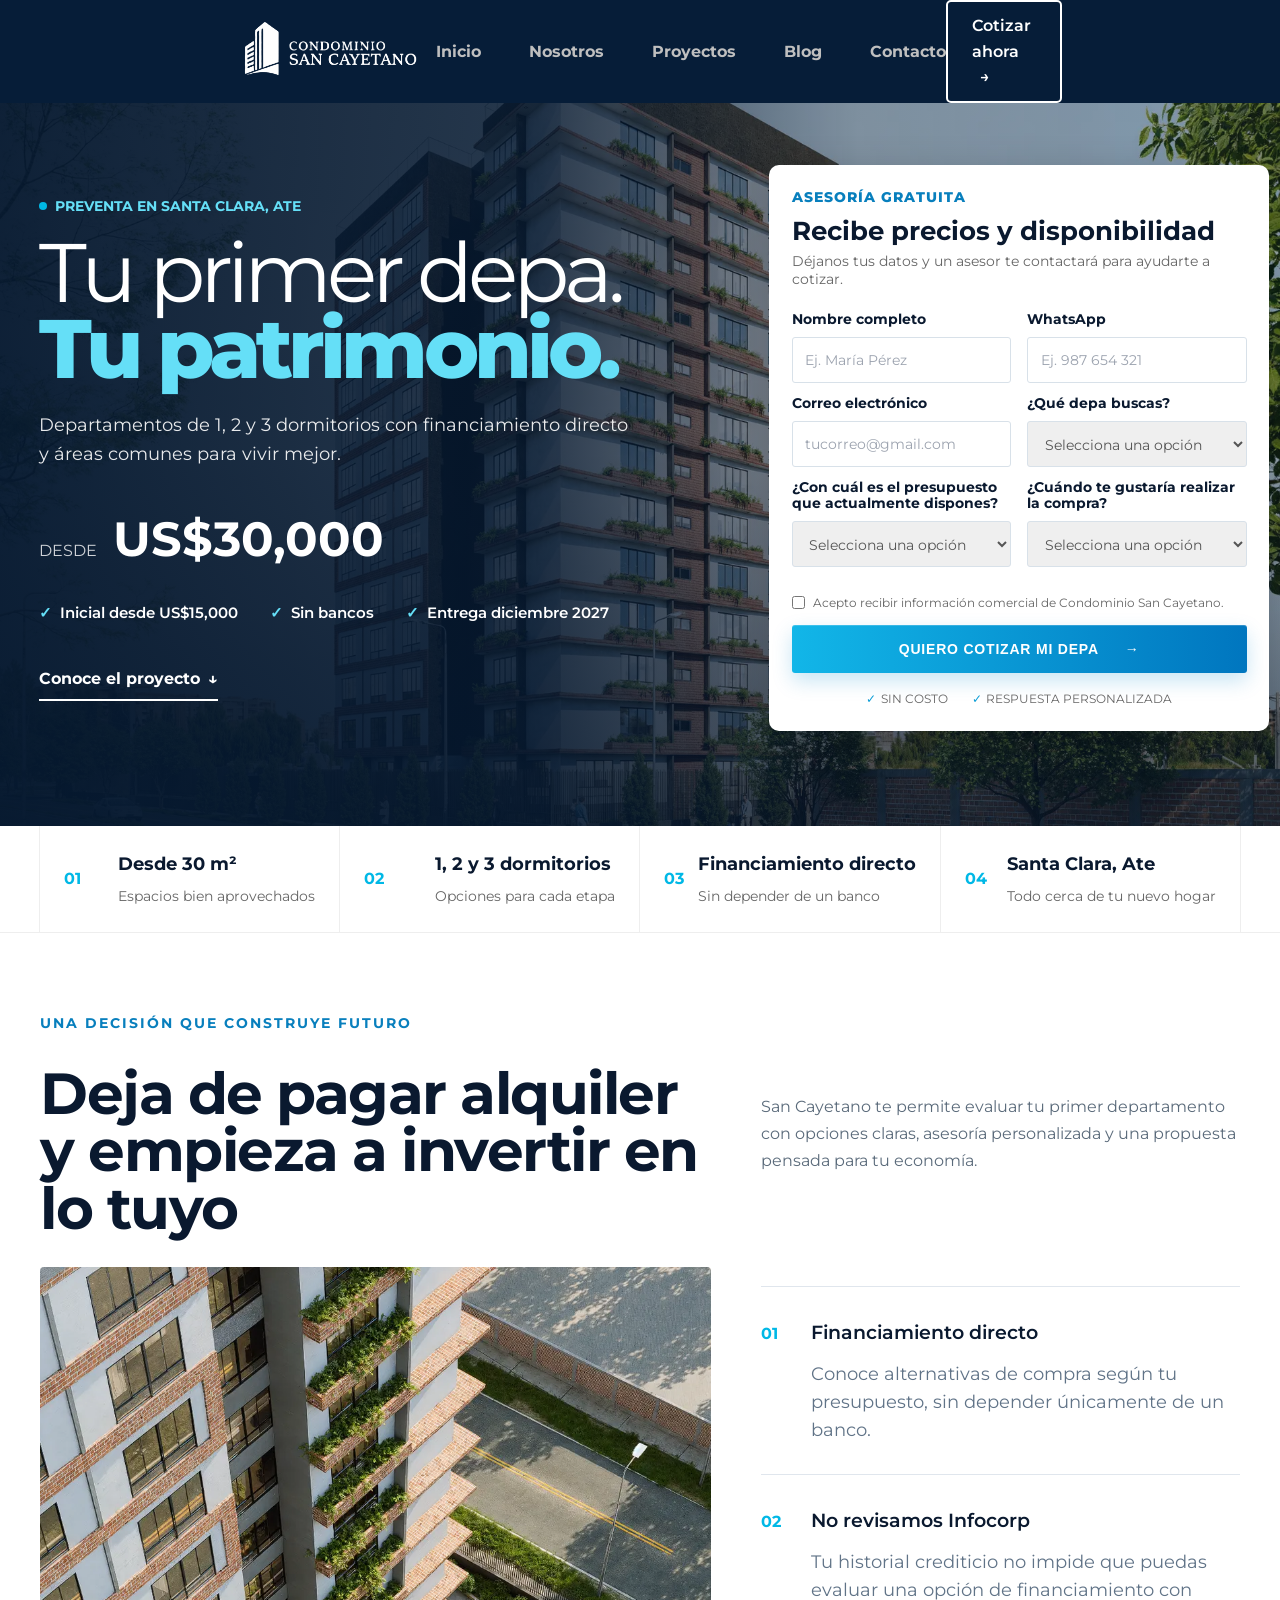
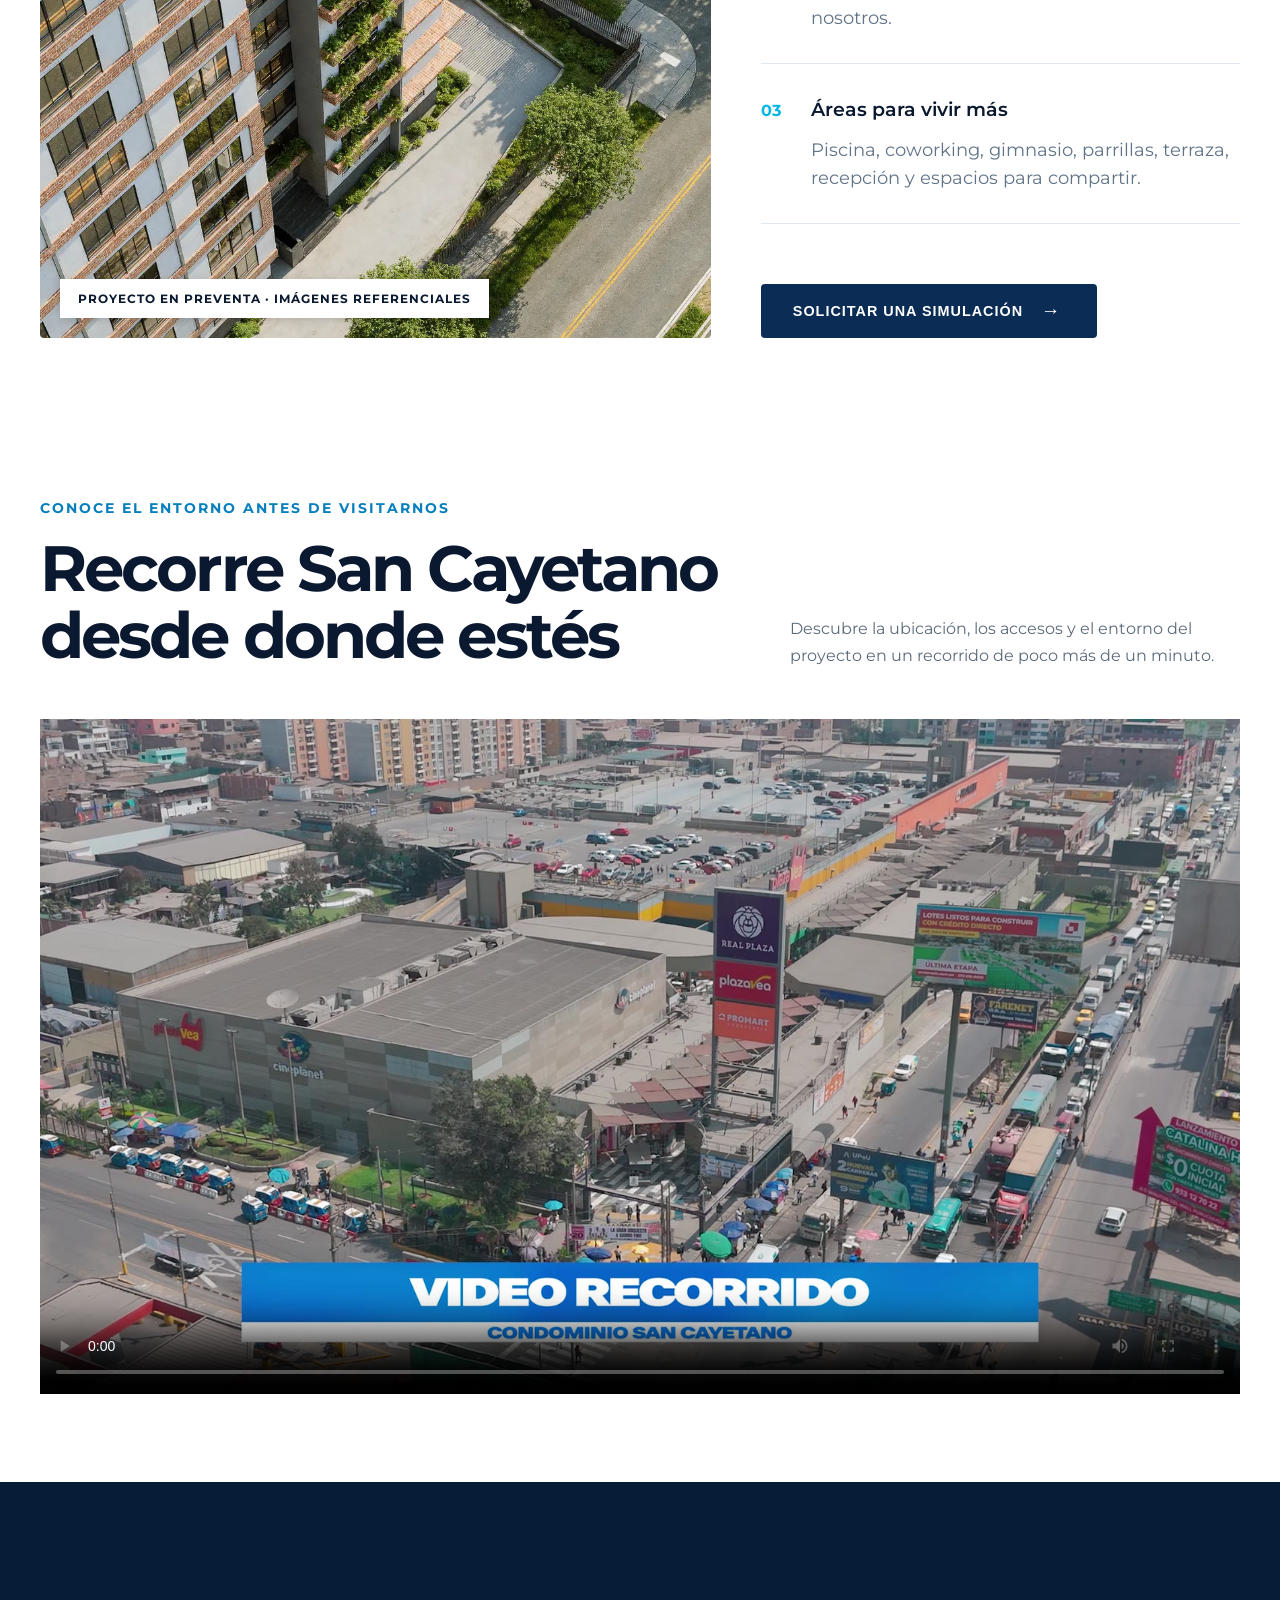
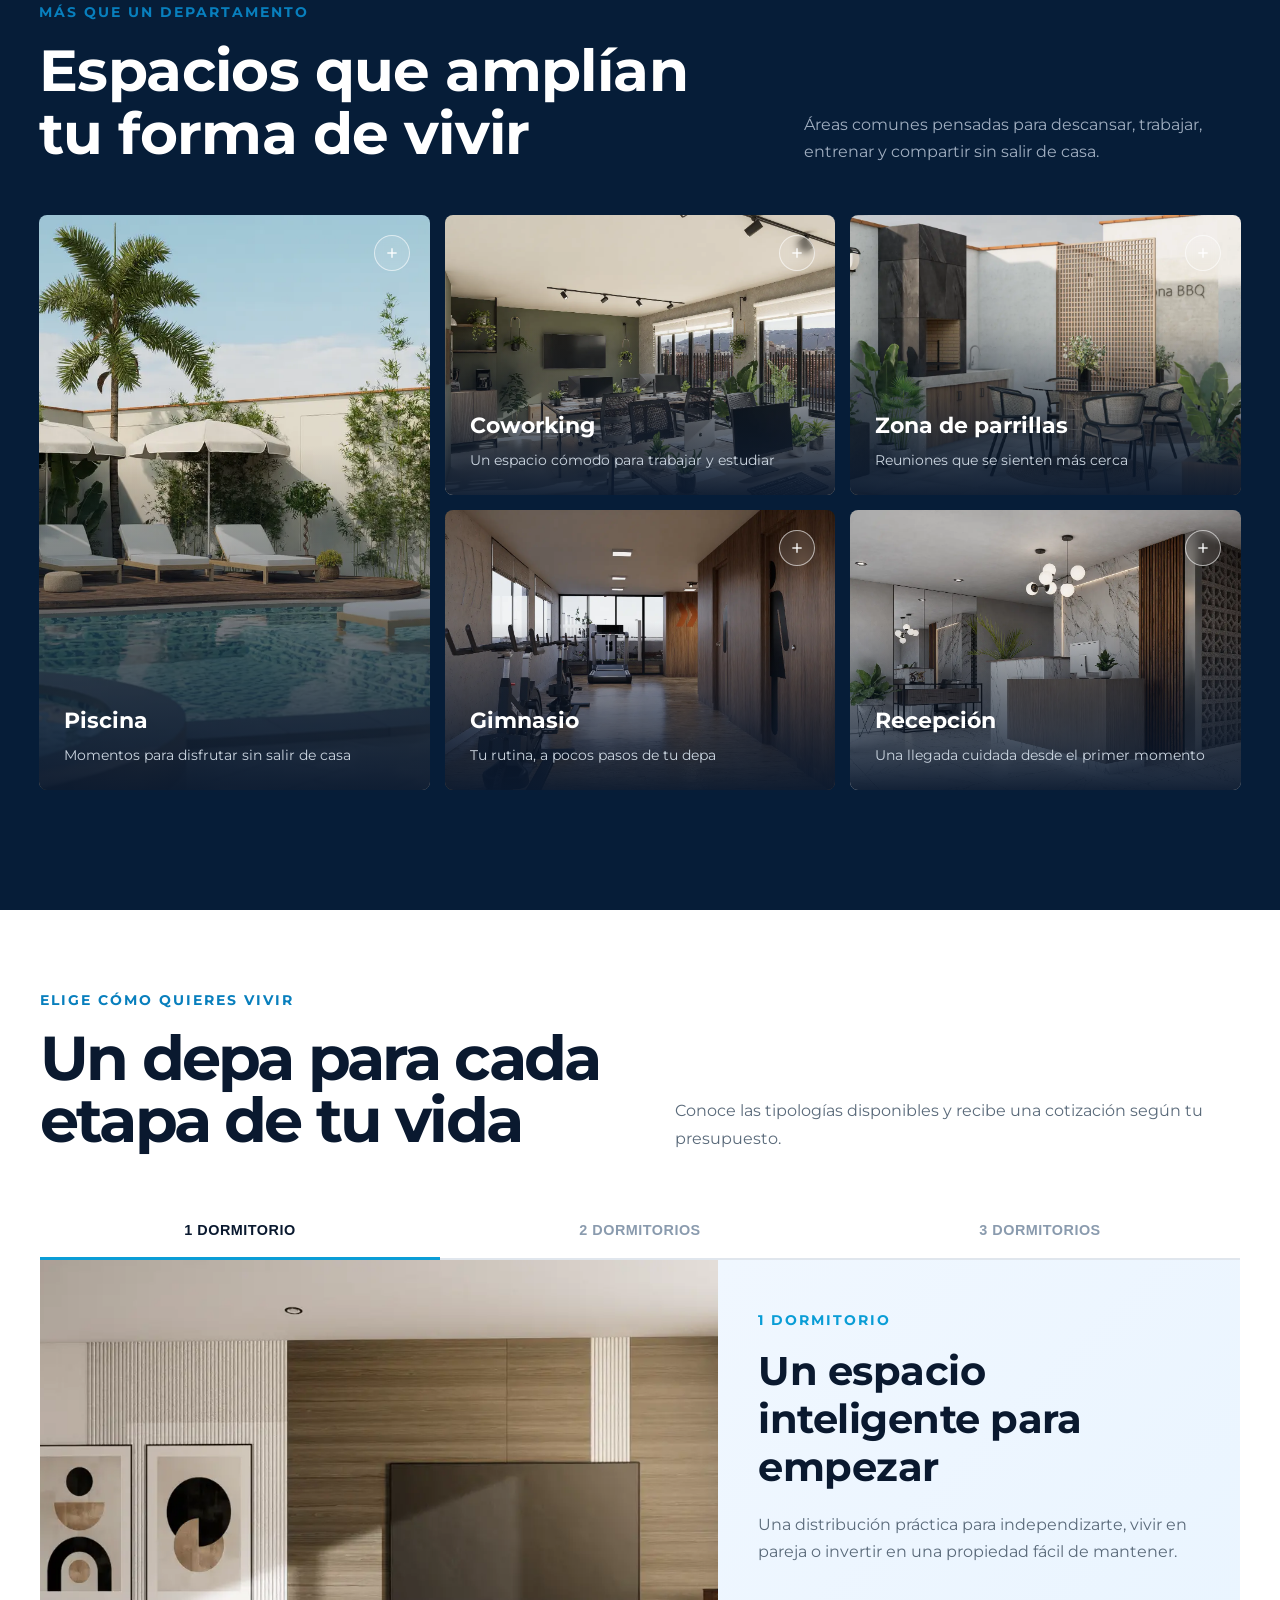
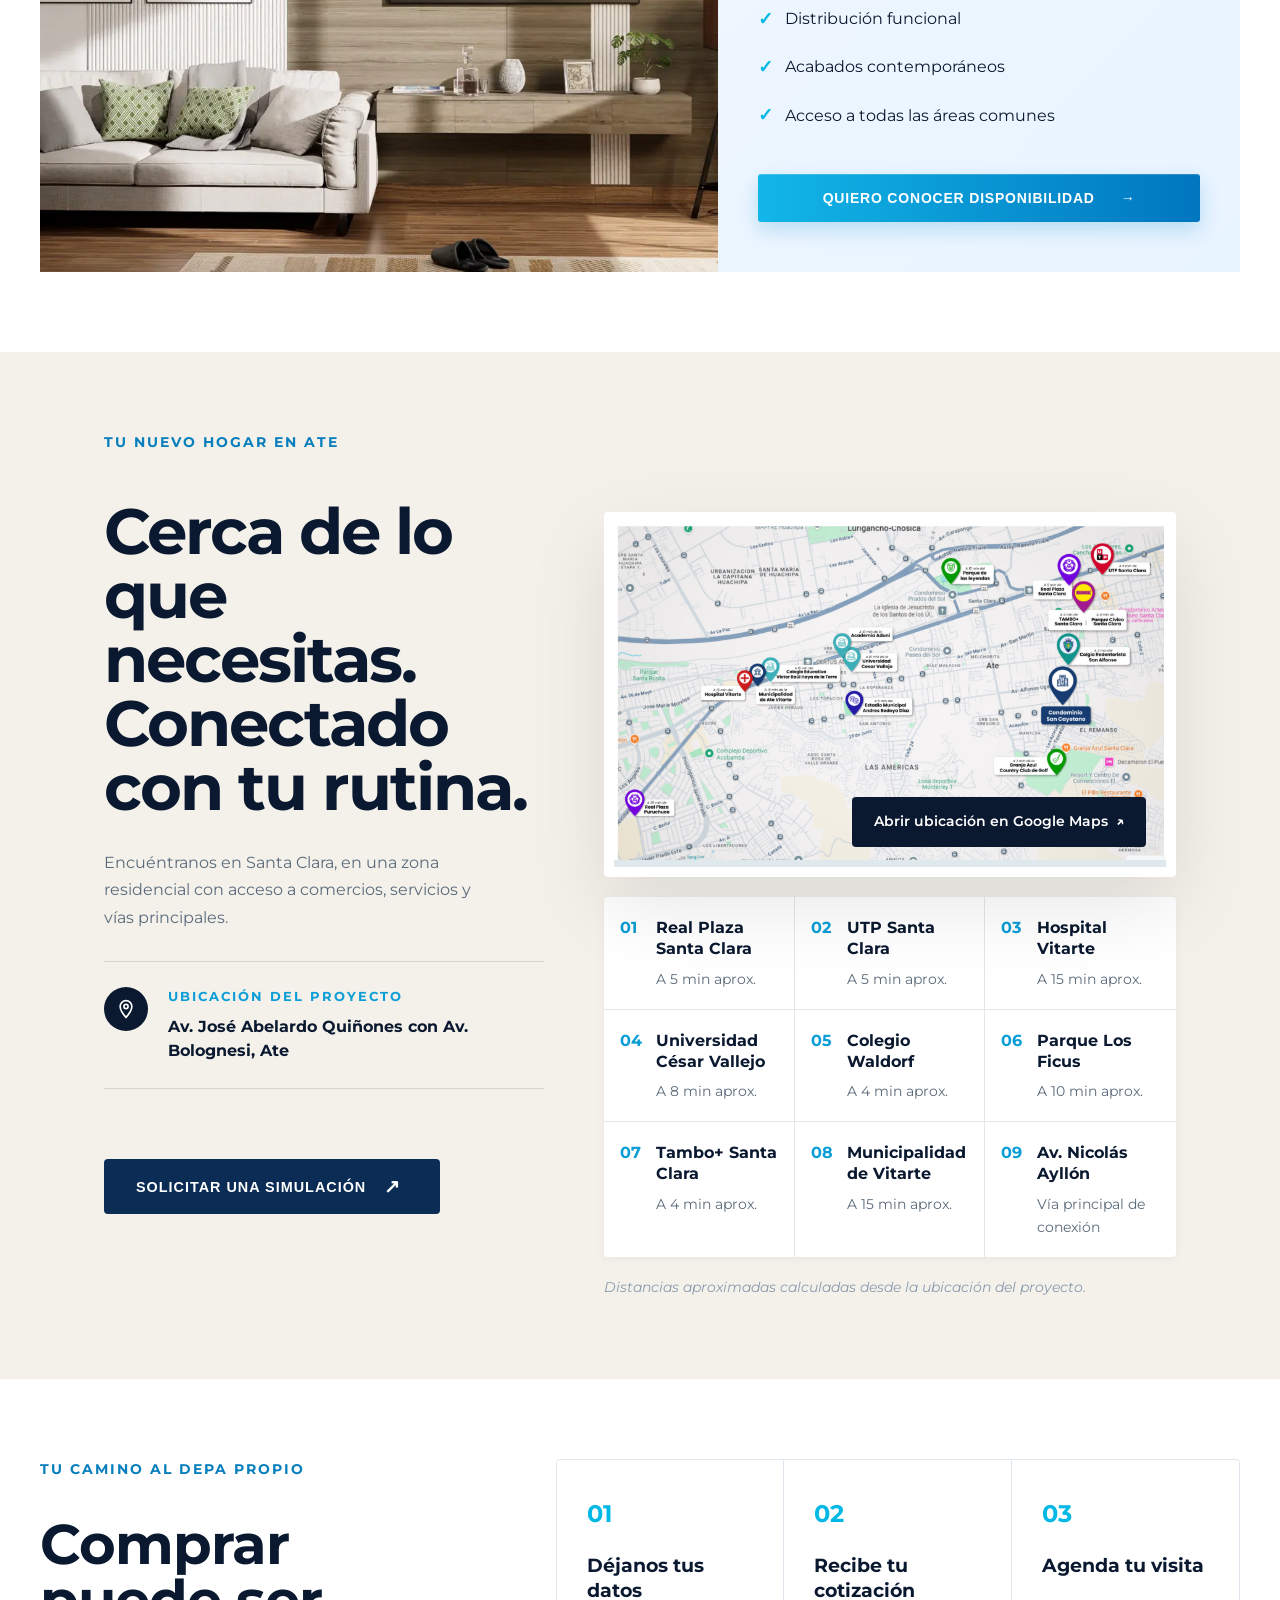
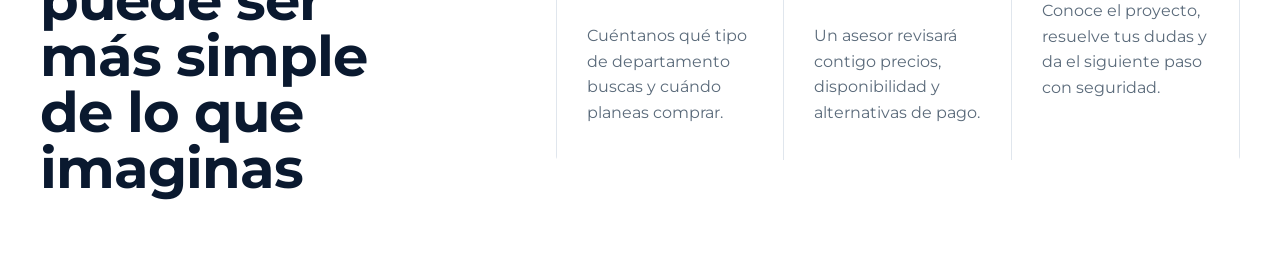
==== index.html @ 6f85df5b "Primer avance de la landing page" ====
<!DOCTYPE html>
<html lang="es">

<head>
    <meta charset="UTF-8">
    <meta name="viewport" content="width=device-width, initial-scale=1.0">
    <title>Condominio San Cayetano - Tu primer depa. Tu patrimonio.</title>
    <link rel="stylesheet" href="style.css" />
</head>

<body>
    <!-- Header -->
    <header>
        <a href="#inicio" class="logo" aria-label="Condominio San Cayetano Logo">
            <img class="brand-logo" src="image/logo-san-cayetano.png" alt="Condominio San Cayetano Logo">
        </a>
        <nav>
            <ul>
                <li><a href="#quienes-somos">Inicio</a></li>
                <li><a href="#quienes-somos">Nosotros</a></li>
                <li><a href="#proyecto">Proyectos</a></li>
                <li><a href="#blog">Blog</a></li>
                <li><a href="#contacto">Contacto</a></li>
            </ul>
        </nav>
        <a class="btn-cotizar" href="#form">
            Cotizar ahora
            <span class="arrow" aria-hidden="true">→</span>
        </a>
    </header>

    <!-- Hero Section -->
    <section class="hero">
        <img class="hero-background" src="image/hero-torre.webp" alt="Hero Image" />
        <div class="hero-shade"></div>
        <div class="hero-content shell">
            <div class="hero-text">
                <div class="preventa-tag">PREVENTA EN SANTA CLARA, ATE</div>
                <h1>Tu primer depa.<br><span>Tu patrimonio.</span></h1>
                <p class="hero-subtitle">Departamentos de 1, 2 y 3 dormitorios con financiamiento directo y áreas
                    comunes para vivir mejor.</p>
                <div class="price">
                    <span class="price-label">DESDE</span>
                    US$30,000
                </div>
                <div class="features-list">
                    <div class="feature-item">Inicial desde US$15,000</div>
                    <div class="feature-item">Sin bancos</div>
                    <div class="feature-item">Entrega diciembre 2027</div>
                </div>
                <a class="btn-conoce">Conoce el proyecto
                    <span aria-hidden="true">↓</span>
                </a>
            </div>

            <div class="form-card">
                <div class="form-header">
                    <div class="form-tag">ASESORÍA GRATUITA</div>
                    <h2>Recibe precios y disponibilidad</h2>
                    <p>Déjanos tus datos y un asesor te contactará para ayudarte a cotizar.</p>
                </div>
                <form>
                    <div class="form-row">
                        <div class="form-group">
                            <label>Nombre completo</label>
                            <input type="text" placeholder="Ej. María Pérez" autocomplete="name" required>
                        </div>
                        <div class="form-group">
                            <label>WhatsApp</label>
                            <input type="tel" name="phone" placeholder="Ej. 987 654 321" autocomplete="tel" required
                                minlength="9" maxlength="9" pattern="[0-9]{9}">
                        </div>
                    </div>
                    <div class="form-row">
                        <div class="form-group">
                            <label>Correo electrónico</label>
                            <input type="email" placeholder="tucorreo@gmail.com" autocomplete="email" required>
                        </div>

                        <div class="form-group">
                            <label>¿Qué depa buscas?</label>
                            <select>
                                <option>Selecciona una opción</option>
                                <option>1 dormitorio</option>
                                <option>2 dormitorios</option>
                                <option>3 dormitorios</option>
                            </select>
                        </div>
                    </div>
                    <div class="form-row">
                        <div class="form-group">
                            <label>¿Con cuál es el presupuesto que actualmente dispones?</label>
                            <select>
                                <option>Selecciona una opción</option>
                                <option>US$15,000 - US$20,000</option>
                                <option>US$20,000 - US$30,000</option>
                                <option>Más de US$30,000</option>
                            </select>
                        </div>

                        <div class="form-group">
                            <label>¿Cuándo te gustaría realizar la compra?</label>
                            <select>
                                <option>Selecciona una opción</option>
                                <option>Inmediatamente</option>
                                <option>En 1-3 meses</option>
                                <option>En 6 meses</option>
                                <option>En 1 año</option>
                            </select>
                        </div>
                    </div>
                    <div class="checkbox-group">
                        <input type="checkbox" id="terminos">
                        <label for="terminos">Acepto recibir información comercial de Condominio San Cayetano.</label>
                    </div>
                    <button type="submit" class="btn-submit">
                        QUIERO COTIZAR MI DEPA
                        <span class="arrow" aria-hidden="true">→</span>
                    </button>
                </form>
                <div class="form-footer">
                    <span>SIN COSTO</span>
                    <span>RESPUESTA PERSONALIZADA</span>
                </div>
            </div>
        </div>
    </section>

    <!-- Features Bottom -->
    <section class="features-bottom">
        <div class="shell facts-grid">
            <div class="feature-box">
                <div class="feature-number">01</div>
                <div>
                    <h3>Desde 30 m²</h3>
                    <p>Espacios bien aprovechados</p>
                </div>
            </div>
            <div class="feature-box">
                <div class="feature-number">02</div>
                <div>
                    <h3>1, 2 y 3 dormitorios</h3>
                    <p>Opciones para cada etapa</p>
                </div>
            </div>
            <div class="feature-box">
                <div class="feature-number">03</div>
                <div>
                    <h3>Financiamiento directo</h3>
                    <p>Sin depender de un banco</p>
                </div>
            </div>
            <div class="feature-box">
                <div class="feature-number">04</div>
                <div>
                    <h3>Santa Clara, Ate</h3>
                    <p>Todo cerca de tu nuevo hogar</p>
                </div>
            </div>
        </div>
    </section>

    <!-- Features Decision del Futuro -->
    <section class="section-proyecto">
        <div class="proyecto-grid">
            <!-- Columna Izquierda -->
            <div class="col-izquierda">
                <div class="etiqueta-superior">Una decisión que construye futuro</div>
                <h2 class="titulo-principal">Deja de pagar alquiler y empieza a invertir en lo tuyo</h2>
                <div class="imagen-container">
                    <img src="/image/vista-aerea.webp" alt="Edificio Condominio San Cayetano - Vista aérea">
                    <div class="badge-imagen">Proyecto en preventa · Imágenes referenciales</div>
                </div>
            </div>
            <!-- Columna Derecha -->
            <div class="col-derecha">
                <p class="descripcion">
                    San Cayetano te permite evaluar tu primer departamento con opciones claras, asesoría personalizada y
                    una propuesta pensada para tu economía.
                </p>
                <ul class="lista-beneficios">
                    <li class="beneficio-item">
                        <div class="beneficio-header">
                            <span class="beneficio-numero">01</span>
                            <span class="beneficio-titulo">Financiamiento directo</span>
                        </div>
                        <p class="beneficio-descripcion">
                            Conoce alternativas de compra según tu presupuesto, sin depender únicamente de un banco.
                        </p>
                    </li>
                    <li class="beneficio-item">
                        <div class="beneficio-header">
                            <span class="beneficio-numero">02</span>
                            <span class="beneficio-titulo">No revisamos Infocorp</span>
                        </div>
                        <p class="beneficio-descripcion">
                            Tu historial crediticio no impide que puedas evaluar una opción de financiamiento con
                            nosotros.
                        </p>
                    </li>
                    <li class="beneficio-item">
                        <div class="beneficio-header">
                            <span class="beneficio-numero">03</span>
                            <span class="beneficio-titulo">Áreas para vivir más</span>
                        </div>
                        <p class="beneficio-descripcion">
                            Piscina, coworking, gimnasio, parrillas, terraza, recepción y espacios para compartir.
                        </p>
                    </li>
                </ul>
                <button class="btn-simulacion">
                    Solicitar una simulación
                    <span class="arrow">→</span>
                </button>
            </div>

        </div>
    </section>

    <!-- Features Recorrer San Cayetano-->
    <section class="section-video">
        <!-- Header -->
        <div class="video-header">
            <div>
                <div class="etiqueta">Conoce el entorno antes de visitarnos</div>
                <h2 class="titulo-video">Recorre San Cayetano desde donde estés</h2>
            </div>
            <p class="descripcion-video">
                Descubre la ubicación, los accesos y el entorno del proyecto en un recorrido de poco más de un minuto.
            </p>
        </div>

        <!-- Video Container -->
        <video controls width="100%" playsinline preload="metadata" poster="image/poster-recorrido.jpg"
            aria-label="Video de recorrido por el proyecto San Cayetano">
            <source src="media/video-recorrido-san-cayetano.mp4" type="video/mp4">
            Tu navegador no soporta la etiqueta de video.
        </video>
    </section>

    <!-- Features Espacios que amplían-->
    <section class="section-amenities">
        <div class="shell">
            <!-- Header -->
            <div class="amenities-header">
                <div>
                    <div class="etiqueta">Más que un departamento</div>
                    <h2 class="titulo-amenities">Espacios que amplían tu forma de vivir</h2>
                </div>
                <p class="descripcion-amenities">
                    Áreas comunes pensadas para descansar, trabajar, entrenar y compartir sin salir de casa.
                </p>
            </div>

            <!-- Grid de Amenities -->
            <div class="amenities-grid">
                <!-- Piscina (ocupa 2 filas) -->
                <div class="amenity-card piscina" onClick="openModal(this)" data-img="image/piscina.webp"
                    data-title="Piscina" data-description="Momentos para disfrutar sin salir de casa">
                    <img src="image/piscina.webp" alt="Piscina">
                    <div class="amenity-btn">
                        <svg viewBox="0 0 24 24" fill="none" stroke="currentColor">
                            <line x1="12" y1="5" x2="12" y2="19"></line>
                            <line x1="5" y1="12" x2="19" y2="12"></line>
                        </svg>
                    </div>
                    <div class="amenity-content">
                        <h3 class="amenity-titulo">Piscina</h3>
                        <p class="amenity-descripcion">Momentos para disfrutar sin salir de casa</p>
                    </div>
                </div>

                <!-- Coworking -->
                <div class="amenity-card" onClick="openModal(this)" data-img="image/coworking.webp"
                    data-title="Coworking" data-description="Un espacio cómodo para trabajar y estudiar">
                    <img src="image/coworking.webp" alt="Coworking">
                    <div class="amenity-btn">
                        <svg viewBox="0 0 24 24" fill="none" stroke="currentColor">
                            <line x1="12" y1="5" x2="12" y2="19"></line>
                            <line x1="5" y1="12" x2="19" y2="12"></line>
                        </svg>
                    </div>
                    <div class="amenity-content">
                        <h3 class="amenity-titulo">Coworking</h3>
                        <p class="amenity-descripcion">Un espacio cómodo para trabajar y estudiar</p>
                    </div>
                </div>

                <!-- Zona de parrillas -->
                <div class="amenity-card" onClick="openModal(this)" data-img="image/parrillas.webp"
                    data-title="Zona de parrillas" data-description="Reuniones que se sienten más cerca">
                    <img src="image/parrillas.webp" alt="Zona de parrillas">
                    <div class="amenity-btn">
                        <svg viewBox="0 0 24 24" fill="none" stroke="currentColor">
                            <line x1="12" y1="5" x2="12" y2="19"></line>
                            <line x1="5" y1="12" x2="19" y2="12"></line>
                        </svg>
                    </div>
                    <div class="amenity-content">
                        <h3 class="amenity-titulo">Zona de parrillas</h3>
                        <p class="amenity-descripcion">Reuniones que se sienten más cerca</p>
                    </div>
                </div>

                <!-- Gimnasio -->
                <div class="amenity-card" onClick="openModal(this)" data-img="image/gimnasio.webp" data-title="Gimnasio"
                    data-description="Tu rutina, a pocos pasos de tu depa">
                    <img src="image/gimnasio.webp" alt="Gimnasio">
                    <div class="amenity-btn">
                        <svg viewBox="0 0 24 24" fill="none" stroke="currentColor">
                            <line x1="12" y1="5" x2="12" y2="19"></line>
                            <line x1="5" y1="12" x2="19" y2="12"></line>
                        </svg>
                    </div>
                    <div class="amenity-content">
                        <h3 class="amenity-titulo">Gimnasio</h3>
                        <p class="amenity-descripcion">Tu rutina, a pocos pasos de tu depa</p>
                    </div>
                </div>

                <!-- Recepción -->
                <div class="amenity-card" onClick="openModal(this)" data-img="image/recepcion.webp"
                    data-title="Recepción" data-description="Una llegada cuidada desde el primer momento">
                    <img src="image/recepcion.webp" alt="Recepción">
                    <div class="amenity-btn">
                        <svg viewBox="0 0 24 24" fill="none" stroke="currentColor">
                            <line x1="12" y1="5" x2="12" y2="19"></line>
                            <line x1="5" y1="12" x2="19" y2="12"></line>
                        </svg>
                    </div>
                    <div class="amenity-content">
                        <h3 class="amenity-titulo">Recepción</h3>
                        <p class="amenity-descripcion">Una llegada cuidada desde el primer momento</p>
                    </div>
                </div>

            </div>
        </div>
    </section>

    <!-- Features Elige cómo quieres vivir -->
    <section class="section-tipologias">
        <!-- Header -->
        <div class="tipologias-header">
            <div>
                <div class="etiqueta">Elige cómo quieres vivir</div>
                <h2 class="titulo-tipologias">Un depa para cada etapa de tu vida</h2>
            </div>
            <p class="descripcion-tipologias">
                Conoce las tipologías disponibles y recibe una cotización según tu presupuesto.
            </p>
        </div>

        <!-- Tabs de navegación -->
        <div class="tabs-nav">
            <button class="tab-btn active" onclick="openTab(event, 'dorm1')">1 Dormitorio</button>
            <button class="tab-btn" onclick="openTab(event, 'dorm2')">2 Dormitorios</button>
            <button class="tab-btn" onclick="openTab(event, 'dorm3')">3 Dormitorios</button>
        </div>

        <!-- Tab 1: 1 Dormitorio -->
        <div id="dorm1" class="tab-content active">
            <img src="image/depa-1-dorm.webp" alt="Departamento 1 dormitorio" class="tab-imagen">
            <div class="tab-info">
                <div class="tab-info-etiqueta">1 Dormitorio</div>
                <h3 class="tab-info-titulo">Un espacio inteligente para empezar</h3>
                <p class="tab-info-descripcion">
                    Una distribución práctica para independizarte, vivir en pareja o invertir en una propiedad fácil de
                    mantener.
                </p>
                <ul class="tab-info-lista">
                    <li>Distribución funcional</li>
                    <li>Acabados contemporáneos</li>
                    <li>Acceso a todas las áreas comunes</li>
                </ul>
                <button type="submit" class="btn-submit">
                    QUIERO CONOCER DISPONIBILIDAD
                    <span class="arrow" aria-hidden="true">→</span>
                </button>
            </div>
        </div>

        <!-- Tab 2: 2 Dormitorios -->
        <div id="dorm2" class="tab-content">
            <img src="image/depa-2-dorm.webp" alt="Departamento 2 dormitorios" class="tab-imagen">
            <div class="tab-info">
                <div class="tab-info-etiqueta">2 Dormitorios</div>
                <h3 class="tab-info-titulo">Comodidad que se adapta a tu día a día</h3>
                <p class="tab-info-descripcion">
                    Ambientes bien resueltos para una pareja, una familia pequeña o un espacio adicional para home
                    office.
                </p>
                <ul class="tab-info-lista">
                    <li>Distribución funcional</li>
                    <li>Acabados contemporáneos</li>
                    <li>Acceso a todas las áreas comunes</li>
                </ul>
                <button type="submit" class="btn-submit">
                    QUIERO CONOCER DISPONIBILIDAD
                    <span class="arrow" aria-hidden="true">→</span>
                </button>
            </div>
        </div>

        <!-- Tab 3: 3 Dormitorios -->
        <div id="dorm3" class="tab-content">
            <img src="image/depa-3-dorm.webp" alt="Departamento 3 dormitorios" class="tab-imagen">
            <div class="tab-info">
                <div class="tab-info-etiqueta">3 Dormitorios</div>
                <h3 class="tab-info-titulo">El espacio perfecto para tu familia</h3>
                <p class="tab-info-descripcion">
                    Máximo confort y amplitud para familias que buscan comodidad, privacidad y todos los espacios
                    necesarios para vivir plenamente.
                </p>
                <ul class="tab-info-lista">
                    <li>Tres dormitorios amplios</li>
                    <li>Dos baños completos</li>
                    <li>Acceso a todas las áreas comunes</li>
                </ul>
                <button type="submit" class="btn-submit">
                    QUIERO CONOCER DISPONIBILIDAD
                    <span class="arrow" aria-hidden="true">→</span>
                </button>
            </div>
        </div>
    </section>

    <!-- Features Cerca de los que necesitas -->
    <section class="section-ubicacion">
        <div class="shell ubicacion-grid">
            <!-- Columna Izquierda -->
            <div class="col-izquierda">
                <div class="etiqueta">Tu nuevo hogar en Ate</div>
                <h2 class="titulo-ubicacion">Cerca de lo que necesitas. Conectado con tu rutina.</h2>
                <p class="descripcion-ubicacion">
                    Encuéntranos en Santa Clara, en una zona residencial con acceso a comercios, servicios y vías
                    principales.
                </p>

                <div class="direccion-bloque">
                    <div class="direccion-icono">
                        <svg viewBox="0 0 24 24" fill="none" stroke="currentColor">
                            <path d="M12 2C8.13 2 5 5.13 5 9c0 5.25 7 13 7 13s7-7.75 7-13c0-3.87-3.13-7-7-7z"></path>
                            <circle cx="12" cy="9" r="2.5"></circle>
                        </svg>
                    </div>
                    <div class="direccion-contenido">
                        <div class="direccion-etiqueta">Ubicación del proyecto</div>
                        <div class="direccion-texto">Av. José Abelardo Quiñones con Av. Bolognesi, Ate</div>
                    </div>
                </div>

                <button class="btn-simulacion">
                    Solicitar una simulación
                    <span class="arrow">↗</span>
                </button>

            </div>

            <!-- Columna Derecha -->
            <div class="col-derecha">
                <!-- Mapa -->
                <a class="location-map" href="https://maps.app.goo.gl/3a8guvAiqiAYmx1B7" target="_blank"
                    rel="noreferrer" aria-label="Ver ubicación en Google Maps">
                    <img src="image/mapa-referencias-san-cayetano.png" alt="Mapa de ubicación del proyecto">
                    <span class="btn-maps-overlay">
                        Abrir ubicación en Google Maps
                        <b aria-hidden="true">↗</b>
                    </span>
                </a>
                <!-- <div class="mapa-container">
                </div> -->

                <!-- Grid de ubicaciones cercanas -->
                <div class="ubicaciones-grid">
                    <div class="ubicacion-item">
                        <div class="ubicacion-header">
                            <span class="ubicacion-numero">01</span>
                            <span class="ubicacion-nombre">Real Plaza Santa Clara</span>
                        </div>
                        <div class="ubicacion-distancia">A 5 min aprox.</div>
                    </div>

                    <div class="ubicacion-item">
                        <div class="ubicacion-header">
                            <span class="ubicacion-numero">02</span>
                            <span class="ubicacion-nombre">UTP Santa Clara</span>
                        </div>
                        <div class="ubicacion-distancia">A 5 min aprox.</div>
                    </div>

                    <div class="ubicacion-item">
                        <div class="ubicacion-header">
                            <span class="ubicacion-numero">03</span>
                            <span class="ubicacion-nombre">Hospital Vitarte</span>
                        </div>
                        <div class="ubicacion-distancia">A 15 min aprox.</div>
                    </div>

                    <div class="ubicacion-item">
                        <div class="ubicacion-header">
                            <span class="ubicacion-numero">04</span>
                            <span class="ubicacion-nombre">Universidad César Vallejo</span>
                        </div>
                        <div class="ubicacion-distancia">A 8 min aprox.</div>
                    </div>

                    <div class="ubicacion-item">
                        <div class="ubicacion-header">
                            <span class="ubicacion-numero">05</span>
                            <span class="ubicacion-nombre">Colegio Waldorf</span>
                        </div>
                        <div class="ubicacion-distancia">A 4 min aprox.</div>
                    </div>

                    <div class="ubicacion-item">
                        <div class="ubicacion-header">
                            <span class="ubicacion-numero">06</span>
                            <span class="ubicacion-nombre">Parque Los Ficus</span>
                        </div>
                        <div class="ubicacion-distancia">A 10 min aprox.</div>
                    </div>

                    <div class="ubicacion-item">
                        <div class="ubicacion-header">
                            <span class="ubicacion-numero">07</span>
                            <span class="ubicacion-nombre">Tambo+ Santa Clara</span>
                        </div>
                        <div class="ubicacion-distancia">A 4 min aprox.</div>
                    </div>

                    <div class="ubicacion-item">
                        <div class="ubicacion-header">
                            <span class="ubicacion-numero">08</span>
                            <span class="ubicacion-nombre">Municipalidad de Vitarte</span>
                        </div>
                        <div class="ubicacion-distancia">A 15 min aprox.</div>
                    </div>

                    <div class="ubicacion-item">
                        <div class="ubicacion-header">
                            <span class="ubicacion-numero">09</span>
                            <span class="ubicacion-nombre">Av. Nicolás Ayllón</span>
                        </div>
                        <div class="ubicacion-distancia">Vía principal de conexión</div>
                    </div>
                </div>

                <p class="nota-inferior">Distancias aproximadas calculadas desde la ubicación del proyecto.</p>
            </div>

        </div>
    </section>

    <!-- Features Tu camino al depa propio -->
    <section class="section-pasos">
        <div class="pasos-grid">
            <!-- Columna Izquierda -->
            <div class="col-titulo">
                <div class="etiqueta">Tu camino al depa propio</div>
                <h2 class="titulo-pasos">Comprar puede ser más simple de lo que imaginas</h2>
            </div>
            <!-- Columna Derecha - Pasos -->
            <div class="col-pasos">
                <div class="paso-item">
                    <div class="paso-numero">01</div>
                    <h3 class="paso-titulo">Déjanos tus datos</h3>
                    <p class="paso-descripcion">
                        Cuéntanos qué tipo de departamento buscas y cuándo planeas comprar.
                    </p>
                </div>
                <div class="paso-item">
                    <div class="paso-numero">02</div>
                    <h3 class="paso-titulo">Recibe tu cotización</h3>
                    <p class="paso-descripcion">
                        Un asesor revisará contigo precios, disponibilidad y alternativas de pago.
                    </p>
                </div>
                <div class="paso-item">
                    <div class="paso-numero">03</div>
                    <h3 class="paso-titulo">Agenda tu visita</h3>
                    <p class="paso-descripcion">
                        Conoce el proyecto, resuelve tus dudas y da el siguiente paso con seguridad.
                    </p>
                </div>
            </div>
        </div>
    </section>



    <!-- MODAL / LIGHTBOX -->
    <div class="modal-overlay" id="modalOverlay" onclick="closeModal(event)">
        <button class="modal-close" onclick="closeModal(event)">✕</button>
        <div class="modal-content" onclick="event.stopPropagation()">
            <div class="modal-image-container">
                <img id="modalImage" src="" alt="">
            </div>
            <div class="modal-info">
                <h3 class="modal-titulo" id="modalTitulo"></h3>
                <p class="modal-descripcion" id="modalDescripcion"></p>
            </div>
        </div>
    </div>



    <script src="main.js"></script>
</body>

</html>
---- style.css ----
@import url('https://fonts.googleapis.com/css2?family=Montserrat:wght@100..900&display=swap');

* {
    margin: 0;
    padding: 0;
    box-sizing: border-box;
}

a {
    text-decoration: none;
    color: inherit;
}

body {
    font-family: 'Montserrat', sans-serif;
    line-height: 1.6;
    color: #333;
}

/* Header */
header {
    background-color: #061d38;
    padding: 0rem 17%;
    position: fixed;
    width: 100%;
    top: 0;
    z-index: 1000;
    display: flex;
    justify-content: space-between;
    align-items: center;
}

.logo {
    align-items: center;
    min-width: max-content;
    display: inline-flex;
}

.brand-logo {
    object-fit: contain;
    width: 218px;
    height: auto;
}

nav ul {
    display: flex;
    list-style: none;
    gap: 3rem;
}

nav a {
    color: rgb(191, 191, 191);
    text-decoration: none;
    font-weight: 700;
    transition: color 0.3s;
    position: relative;
    padding-bottom: 5px;
}

nav a::after {
    content: '';
    position: absolute;
    bottom: -5px;
    left: 0;
    width: 0;
    height: 1px;
    background-color: #65dff7;
    transition: width 0.3s ease;
}

nav a:hover {
    color: #ffffff;
}

nav a:hover::after {
    width: 100%;
}

.btn-cotizar {
    background-color: transparent;
    border: 2px solid white;
    color: white;
    padding: 0.7rem 1.5rem;
    border-radius: 5px;
    cursor: pointer;
    font-weight: 600;
    transition: all 0.3s;
}

.btn-cotizar:hover {
    background-color: white;
    color: #0a192f;
}

.arrow {
    margin-left: 0.5rem;
}

/* Hero Section */
.hero {
    color: #fff;
    min-height: 760px;
    position: relative;
    overflow: hidden;
}

.hero-background {
    object-fit: cover;
    object-position: center 62%;
    width: 100%;
    height: 100%;
    position: absolute;
    inset: 0;
}

.hero-shade {
    background: linear-gradient(90deg, #05182ff5 0%, #05182fd9 42%, #05182f66 67%, #05182f54 100%), linear-gradient(#0000 55%, #04142880);
    position: absolute;
    inset: 0;
}

.hero-content {
    z-index: 2;
    grid-template-columns: minmax(0, 1.15fr) minmax(370px, .72fr);
    align-items: center;
    gap: 0;
    min-height: 826px;
    padding-top: 70px;
    padding-bottom: 0px;
    display: grid;
    position: relative;
}

.shell {
    width: min(1202px, 100% - 48px);
    margin-inline: auto;
}

.hero-text {
    color: white;
    width: 100%;
    max-width: 615px;
}

.preventa-tag {
    color: #65dff7;
    font-size: 0.9rem;
    font-weight: 700;
    margin-bottom: 1rem;
    display: flex;
    align-items: center;
    gap: 0.5rem;
}

.preventa-tag::before {
    content: '';
    width: 8px;
    height: 8px;
    background-color: #00b8e6;
    border-radius: 50%;
}

.hero h1 {
    font-size: 5.2rem;
    font-family: 'Montserrat', sans-serif;
    line-height: 0.92;
    margin-bottom: 1.5rem;
    font-weight: 400;
    letter-spacing: -.06em;
}

.hero h1 span {
    color: #65dff7;
    font-weight: 800;
    font-size: 5.2rem;
}

.hero-subtitle {
    font-size: 18px;
    margin-bottom: 2rem;
    opacity: 0.9;
    line-height: 1.6;
    max-width: 590px;
}

.price {
    font-size: 3rem;
    font-weight: 700;
    margin-bottom: 1.5rem;
    display: flex;
    align-items: baseline;
    gap: 1rem;
}

.price-label {
    font-size: 1rem;
    font-weight: 400;
    opacity: 0.8;
}

.features-list {
    display: flex;
    gap: 2rem;
    margin-bottom: 2rem;
    flex-wrap: wrap;
}

.feature-item {
    display: flex;
    align-items: center;
    gap: 0.5rem;
    font-size: 0.95rem;
    font-weight: 600;
}

.feature-item::before {
    content: '✓';
    color: #65dff7;
    font-weight: bold;
}

.btn-conoce {
    background: none;
    border: none;
    border-bottom: 2px solid white;
    color: white;
    padding: 0.5rem 0;
    font-weight: 700;
    font-size: 1rem;
    cursor: pointer;
    display: inline-flex;
    align-items: center;
    gap: 0.5rem;
    transition: all 0.3s;
}

/* Form Card */
.form-card {
    background: white;
    border-radius: 10px;
    padding: 1.4rem;
    box-shadow: 0 10px 40px rgba(0, 0, 0, 0.2);
    min-width: 500px;
    max-width: 600px;
    width: 100%;
    margin-left: -9px;
}

.form-header {
    margin-bottom: 1.5rem;
}

.form-tag {
    color: #087fbd;
    font-size: 0.85rem;
    font-weight: 800;
    letter-spacing: 1px;
    margin-bottom: 0.5rem;
}

.form-header h2 {
    color: #0a192f;
    font-size: 1.6rem;
    margin-bottom: 0.5rem;
    line-height: 1.1em;
    font-weight: 700;
}

.form-header p {
    color: #666;
    font-size: 0.90rem;
    line-height: 1.2em;
}

.form-group {
    margin-bottom: 0.8rem;
}

.form-row {
    display: grid;
    grid-template-columns: 1fr 1fr;
    gap: 1rem;
}

label {
    display: block;
    color: #0a192f;
    font-weight: 700;
    margin-bottom: 0.6rem;
    font-size: 0.9rem;
    line-height: 1.1em;
}

input[type="text"],
input[type="email"],
input[type="tel"],
select {
    width: 100%;
    height: 46px;
    padding: 0.8rem;
    border: 1px solid #d8e1e9;
    border-radius: 3px;
    font-size: 14px;
    outline: none;
    transition: border-color 0.3s box-shadow .2s;
    font-family: 'Montserrat', sans-serif;
    color: #555;
}

input[type="text"]::placeholder,
input[type="email"]::placeholder,
input[type="tel"]::placeholder {
    color: #9CA3AF;
}

input:focus,
select:focus {
    border-color: #00b8e6;
    box-shadow: 0 0 3px #00b8e6;
    background: #fff;
    transition: all 0.2s ease;
}

.checkbox-group {
    display: flex;
    align-items: flex-start;
    gap: 0.5rem;
    margin: 1rem 0;
}

.checkbox-group label {
    font-weight: 400;
    font-size: 12px;
    color: #666;
    margin: 0;
    line-height: 1.1em;
}

.btn-submit {
    width: 100%;
    height: 48px;
    border: 0;
    display: inline-flex;
    align-items: center;
    justify-content: center;
    gap: 18px;
    text-decoration: none;
    background: linear-gradient(90deg, #12B6E8 0%, #0076BF 100%);
    border-radius: 3px;
    color: #fff;
    font-family: Arial, Helvetica, sans-serif;
    font-size: 14px;
    font-weight: 800;
    letter-spacing: 0.8px;
    text-transform: uppercase;
    box-shadow:
        0 8px 20px rgba(0, 137, 207, .22),
        inset 0 1px rgba(255, 255, 255, .18);
    transition: .25s ease;
    cursor: pointer;
}

.btn-submit:hover {
    transform: translateY(-2px);
    box-shadow:
        0 12px 24px rgba(0, 137, 207, .28),
        inset 0 1px rgba(255, 255, 255, .2);
}

.form-footer {
    display: flex;
    justify-content: center;
    gap: 1.5rem;
    margin-top: 1rem;
    font-size: 12px;
    color: #666;
}

.form-footer span::before {
    content: '✓';
    color: #0a9dd6;
    margin-right: 0.3rem;
}

/* Features Bottom Section */
.features-bottom {
    z-index: 4;
    border-bottom: 1px solid #eee;
    background: #ffffff;
    position: relative;
}

.facts-grid {
    grid-template-columns: repeat(4, 1fr);
    display: grid;
}

.feature-box:first-child {
    border-left: 1px solid #eee;
}

.feature-box {
    display: flex;
    flex-direction: row;
    align-items: center;
    justify-content: space-between;
    gap: 5px;
    padding: 1.5rem;
    border-right: 1px solid #eee;
}

.feature-number {
    color: #00b8e6;
    font-weight: 700;
    font-size: 1rem;
}

.feature-box h3 {
    color: #0a192f;
    font-size: 1.1rem;
    margin-bottom: 0.5rem;
}

.feature-box p {
    color: #666;
    font-size: 0.9rem;
    line-height: 1.5;
}

/* ===================== Seccion Decision del Futuro  =====================*/
.section-proyecto {
    max-width: 1200px;
    margin: 0 auto;
    padding: 80px 0px;
}

.proyecto-grid {
    display: grid;
    grid-template-columns: 1.4fr 1fr;
    gap: 50px;
    align-items: start;
}

/* Columna Izquierda */
.col-izquierda {
    display: flex;
    flex-direction: column;
    gap: 30px;
}

.etiqueta-superior {
    color: #087fbd;
    font-size: 0.85rem;
    font-weight: 700;
    letter-spacing: 2px;
    text-transform: uppercase;
}

.titulo-principal {
    color: #0a192f;
    font-size: 3.6rem;
    font-weight: 700;
    line-height: 1;
    letter-spacing: -1.5px;
}

.imagen-container {
    position: relative;
    width: 100%;
    overflow: hidden;
    border-radius: 4px;
}

.imagen-container img {
    width: 100%;
    height: auto;
    display: block;
    aspect-ratio: 3/3;
    object-fit: cover;
    transition: transform 0.3s ease-out;
}

.imagen-container:hover img {
    transform: scale(1.05);
    transition: transform 0.3s ease;
}

.badge-imagen {
    position: absolute;
    bottom: 20px;
    left: 20px;
    background-color: #ffffff;
    color: #0a192f;
    padding: 10px 18px;
    font-size: 0.75rem;
    font-weight: 700;
    letter-spacing: 1px;
    text-transform: uppercase;
    box-shadow: 0 2px 8px rgba(0, 0, 0, 0.15);
}

/* Columna Derecha */
.col-derecha {
    padding-top: 80px;
}

.descripcion {
    color: #5a6a7a;
    font-size: 1rem;
    line-height: 1.7;
    margin-bottom: 92px;
}

.lista-beneficios {
    list-style: none;
}

.beneficio-item {
    padding: 30px 0;
    border-top: 1px solid #e0e6ed;
}

.beneficio-item:last-child {
    border-bottom: 1px solid #e0e6ed;
}

.beneficio-header {
    display: flex;
    align-items: baseline;
    gap: 20px;
    margin-bottom: 12px;
}

.beneficio-numero {
    color: #00b8e6;
    font-size: 1rem;
    font-weight: 700;
    min-width: 30px;
}

.beneficio-titulo {
    color: #0a192f;
    font-size: 1.2rem;
    font-weight: 600;
}

.beneficio-descripcion {
    color: #607387;
    font-size: 1.1rem;
    line-height: 1.6;
    padding-left: 50px;
}

.btn-simulacion {
    display: inline-flex;
    align-items: center;
    gap: 10px;
    background-color: #0a2c55;
    color: #ffffff;
    max-width: 336px;
    width: 100%;
    padding: 16px 32px;
    border: none;
    border-radius: 4px;
    font-size: 0.9rem;
    font-weight: 700;
    letter-spacing: 1px;
    text-transform: uppercase;
    cursor: pointer;
    margin-top: 40px;
    transition: transform 0.3s, background-color 0.3s;
}

.btn-simulacion:hover {
    background-color: #103e72;
    transform: translateY(-2px);
}

.btn-simulacion .arrow {
    font-size: 1.2rem;
}

/* ===================== Seccion Recorrer Cayetano  =====================*/
.section-video {
    max-width: 1200px;
    margin: 0 auto;
    padding: 80px 0px;
}

/* Header de la sección */
.video-header {
    display: grid;
    grid-template-columns: 1fr 1fr;
    gap: 40px;
    align-items: end;
    margin-bottom: 50px;
}

.etiqueta {
    color: #087fbd;
    font-size: 0.85rem;
    font-weight: 800;
    letter-spacing: 2px;
    text-transform: uppercase;
    margin-bottom: 15px;
}

.titulo-video {
    color: #0a192f;
    font-size: 4rem;
    font-weight: 700;
    line-height: 1.05;
    min-width: 710px;
    width: 100%;
    letter-spacing: -.045em;
}

.descripcion-video {
    color: #5a6a7a;
    font-size: 1rem;
    line-height: 1.7;
    padding-top: 50px;
}

/* ===================== Seccion Espacios que amplían  =====================*/
.section-amenities {
    padding-block: 120px;
    background: #061d38;
}

/* Header de la sección */
.amenities-header {
    display: flex;
    flex-direction: row;
    align-items: center;
    justify-content: space-between;
    gap: 40px;
    align-items: end;
    margin-bottom: 50px;
}

.etiqueta {
    color: #65dff7;
    font-size: 0.85rem;
    font-weight: 700;
    letter-spacing: 2px;
    text-transform: uppercase;
    margin-bottom: 15px;
}

.titulo-amenities {
    color: #ffffff;
    font-size: 3.6rem;
    font-weight: 700;
    line-height: 1.1;
    letter-spacing: -0.6px;
}

.descripcion-amenities {
    color: #a0aec0;
    font-size: 1rem;
    line-height: 1.7;
    padding-top: 50px;
}

/* Grid de imágenes - Layout Bento */
.amenities-grid {
    display: grid;
    grid-template-columns: 1fr 1fr 1fr;
    grid-template-rows: 280px 280px;
    gap: 15px;
}

.amenity-card {
    position: relative;
    overflow: hidden;
    border-radius: 8px;
    cursor: pointer;
}

/* La piscina ocupa 2 filas */
.amenity-card.piscina {
    grid-row: 1 / 3;
    grid-column: 1 / 2;
}

.amenity-card img {
    width: 100%;
    height: 100%;
    object-fit: cover;
    display: block;
    transition: transform 0.5s ease;
}

.amenity-card:hover img {
    transform: scale(1.05);
}

/* Gradiente inferior */
.amenity-card::before {
    content: '';
    position: absolute;
    bottom: 0;
    left: 0;
    right: 0;
    height: 60%;
    background: linear-gradient(to top, rgba(10, 25, 47, 0.95) 0%, rgba(10, 25, 47, 0.6) 40%, transparent 100%);
    z-index: 1;
    pointer-events: none;
}

/* Contenido de texto */
.amenity-content {
    position: absolute;
    bottom: 25px;
    left: 25px;
    right: 25px;
    z-index: 2;
}

.amenity-titulo {
    color: #ffffff;
    font-size: 1.4rem;
    font-weight: 700;
    margin-bottom: 6px;
}

.amenity-descripcion {
    color: #cbd5e0;
    font-size: 0.9rem;
    line-height: 1.4;
}

/* Botón + en esquina superior derecha */
.amenity-btn {
    position: absolute;
    top: 20px;
    right: 20px;
    width: 36px;
    height: 36px;
    border-radius: 50%;
    border: 1.5px solid rgba(255, 255, 255, 0.6);
    background: rgba(255, 255, 255, 0.1);
    backdrop-filter: blur(4px);
    display: flex;
    align-items: center;
    justify-content: center;
    cursor: pointer;
    z-index: 2;
    transition: all 0.3s;
}

.amenity-btn:hover {
    background: rgba(255, 255, 255, 0.25);
    border-color: #ffffff;
}

.amenity-btn svg {
    width: 16px;
    height: 16px;
    stroke: #ffffff;
    stroke-width: 2;
    transition: stroke 0.3s ease;
}

/* Efecto hover: fondo blanco con ícono oscuro */
.amenity-card:hover .amenity-btn {
    background: #ffffff;
    border-color: #ffffff;
    box-shadow: 0 4px 12px rgba(0, 0, 0, 0.2);
}

.amenity-card:hover .amenity-btn svg {
    stroke: #0a192f;
}

/* ===================== */
/* MODAL / LIGHTBOX      */
/* ===================== */
.modal-overlay {
    position: fixed;
    top: 0;
    left: 0;
    width: 100%;
    height: 100%;
    background-color: rgba(10, 25, 47, 0.97);
    z-index: 9999;
    display: flex;
    align-items: center;
    justify-content: center;
    opacity: 0;
    visibility: hidden;
    transition: all 0.4s ease;
    padding: 40px;
}

.modal-overlay.active {
    opacity: 1;
    visibility: visible;
}

.modal-content {
    max-width: 1100px;
    width: 100%;
    transform: scale(0.9);
    transition: transform 0.4s ease;
}

.modal-overlay.active .modal-content {
    transform: scale(1);
}

.modal-close {
    position: fixed;
    top: 25px;
    right: 30px;
    width: 44px;
    height: 44px;
    border-radius: 50%;
    border: 1.5px solid rgba(255, 255, 255, 0.4);
    background: transparent;
    color: #ffffff;
    font-size: 1.3rem;
    cursor: pointer;
    display: flex;
    align-items: center;
    justify-content: center;
    z-index: 10000;
    transition: all 0.3s ease;
}

.modal-close:hover {
    background: #ffffff;
    color: #0a192f;
    border-color: #ffffff;
}

.modal-image-container {
    width: 100%;
    aspect-ratio: 16/10;
    overflow: hidden;
    border-radius: 4px;
    margin-bottom: 20px;
}

.modal-image-container img {
    width: 100%;
    height: 100%;
    object-fit: cover;
    display: block;
}

.modal-info {
    display: flex;
    justify-content: space-between;
    align-items: baseline;
    flex-wrap: wrap;
    gap: 10px;
}

.modal-titulo {
    color: #ffffff;
    font-size: 1.6rem;
    font-weight: 700;
}

.modal-descripcion {
    color: #a0aec0;
    font-size: 1rem;
    font-style: italic;
}

/*============================ Sección de Elige cómo quieres vivir ============================*/
.section-tipologias {
    max-width: 1200px;
    margin: 0 auto;
    padding: 80px 0px;
}

/* Header */
.tipologias-header {
    display: grid;
    grid-template-columns: 1fr 1fr;
    gap: 70px;
    align-items: end;
    margin-bottom: 50px;
}

.etiqueta {
    color: #087fbd;
    font-size: 0.85rem;
    font-weight: 700;
    letter-spacing: 2px;
    text-transform: uppercase;
    margin-bottom: 15px;
}

.titulo-tipologias {
    color: #0a192f;
    font-size: 3.9rem;
    font-weight: 700;
    line-height: 1.0;
    letter-spacing: -.045em;
}

.descripcion-tipologias {
    color: #5a6a7a;
    font-size: 1rem;
    line-height: 1.7;
    padding-top: 50px;
}

/* Tabs de navegación */
.tabs-nav {
    display: grid;
    grid-template-columns: repeat(3, 1fr);
    border-bottom: 2px solid #e0e6ed;
    margin-bottom: 0;
}

.tab-btn {
    background: none;
    border: none;
    padding: 20px;
    font-size: 0.9rem;
    font-weight: 700;
    letter-spacing: 0.5px;
    text-transform: uppercase;
    color: #8a9bae;
    cursor: pointer;
    position: relative;
    transition: color 0.3s ease;
}

.tab-btn::after {
    content: '';
    position: absolute;
    bottom: -2px;
    left: 0;
    width: 100%;
    height: 3px;
    background-color: #0a9dd6;
    transform: scaleX(0);
    transition: transform 0.3s ease;
}

.tab-btn:hover {
    color: #0a192f;
}

.tab-btn.active {
    color: #0a192f;
}

.tab-btn.active::after {
    transform: scaleX(1);
}

/* Contenido de tabs */
.tab-content {
    display: none;
    grid-template-columns: 1.3fr 1fr;
    animation: fadeIn 0.5s ease;
}

.tab-content.active {
    display: grid;
}

@keyframes fadeIn {
    from {
        opacity: 0;
        transform: translateY(10px);
    }

    to {
        opacity: 1;
        transform: translateY(0);
    }
}

/* Imagen */
.tab-imagen {
    width: 100%;
    height: 100%;
    min-height: 500px;
    object-fit: cover;
    display: block;
}

/* Panel de información */
.tab-info {
    background: linear-gradient(135deg, #f0f7ff 0%, #e8f4ff 100%);
    padding: 50px 40px;
    display: flex;
    flex-direction: column;
    justify-content: center;
}

.tab-info-etiqueta {
    color: #0a9dd6;
    font-size: 0.85rem;
    font-weight: 700;
    letter-spacing: 2px;
    text-transform: uppercase;
    margin-bottom: 15px;
}

.tab-info-titulo {
    color: #0a192f;
    font-size: 2.5rem;
    font-weight: 700;
    line-height: 1.2;
    margin-bottom: 20px;
    letter-spacing: -0.5px;
}

.tab-info-descripcion {
    color: #5a6a7a;
    font-size: 1rem;
    line-height: 1.7;
    margin-bottom: 30px;
}

.tab-info-lista {
    list-style: none;
    margin-bottom: 35px;
}

.tab-info-lista li {
    color: #0a192f;
    font-size: 1rem;
    padding: 10px 0;
    display: flex;
    align-items: center;
    gap: 12px;
}

.tab-info-lista li::before {
    content: '✓';
    color: #00b8e6;
    font-weight: 700;
    font-size: 1.1rem;
}

.btn-disponibilidad {
    display: inline-flex;
    align-items: center;
    gap: 10px;
    background-color: #0a9dd6;
    color: #ffffff;
    padding: 16px 32px;
    border: none;
    border-radius: 4px;
    font-size: 0.9rem;
    font-weight: 700;
    letter-spacing: 1px;
    text-transform: uppercase;
    cursor: pointer;
    transition: background-color 0.3s;
    align-self: flex-start;
}

.btn-disponibilidad:hover {
    background-color: #0a5f8f;
}

.btn-disponibilidad .arrow {
    font-size: 1.2rem;
}


/*============================ Sección de Cerca de lo que necesitas ============================*/
.section-ubicacion {
    padding: 80px;
    background: #f4f1eb;
}

.ubicacion-grid {
    display: grid;
    grid-template-columns: 1fr 1.3fr;
    gap: 60px;
    align-items: start;
}

/* Columna Izquierda */
.col-izquierda {
    display: flex;
    flex-direction: column;
    gap: 30px;
}

.etiqueta {
    color: #087fbd;
    font-size: 0.85rem;
    font-weight: 800;
    letter-spacing: 2px;
    text-transform: uppercase;
}

.titulo-ubicacion {
    color: #0a192f;
    font-size: 4rem;
    font-weight: 700;
    line-height: 1;
    letter-spacing: -2px;
}

.descripcion-ubicacion {
    color: #5a6a7a;
    font-size: 1rem;
    line-height: 1.7;
    max-width: 400px;
}

/* Bloque de dirección */
.direccion-bloque {
    padding: 25px 0;
    border-top: 1px solid #d8d4cc;
    border-bottom: 1px solid #d8d4cc;
    display: flex;
    align-items: flex-start;
    gap: 20px;
}

.direccion-icono {
    width: 44px;
    height: 44px;
    background-color: #0a192f;
    border-radius: 50%;
    display: flex;
    align-items: center;
    justify-content: center;
    flex-shrink: 0;
}

.direccion-icono svg {
    width: 20px;
    height: 20px;
    stroke: #ffffff;
    stroke-width: 2;
}

.direccion-contenido {
    display: flex;
    flex-direction: column;
    gap: 8px;
}

.direccion-etiqueta {
    color: #0a9dd6;
    font-size: 0.8rem;
    font-weight: 700;
    letter-spacing: 2px;
    text-transform: uppercase;
}

.direccion-texto {
    color: #0a192f;
    font-size: 1rem;
    font-weight: 700;
    line-height: 1.5;
}

.location-map {
    height: auto;
    box-shadow: 0 28px 80px rgba(0, 0, 0, 0.1);
    background: #dfe8ec;
    border: 10px solid #fff;
    display: block;
    position: relative;
    overflow: hidden;
    border-radius: 4px;
}

.location-map>img {
    aspect-ratio: 894 / 546;
    object-fit: cover;
    width: 100%;
    height: auto;
    transition: transform 0.3s ease-out;
}

.btn-maps {
    display: inline-flex;
    align-items: center;
    gap: 10px;
    background-color: #0a192f;
    color: #ffffff;
    padding: 18px 32px;
    border: none;
    border-radius: 4px;
    font-size: 0.9rem;
    font-weight: 700;
    letter-spacing: 1px;
    text-transform: uppercase;
    cursor: pointer;
    transition: background-color 0.3s;
    align-self: flex-start;
}

.btn-maps:hover {
    background-color: #1a2a4a;
}

.btn-maps .arrow {
    font-size: 1rem;
}

/* Columna Derecha */
.col-derecha {
    display: flex;
    flex-direction: column;
    gap: 20px;
}

/* Mapa */
.mapa-container {
    position: relative;
    width: 100%;
    aspect-ratio: 16/10;
    border-radius: 4px;
    overflow: hidden;
    box-shadow: 0 4px 20px rgba(0, 0, 0, 0.1);
    background-color: #e8e6e1;
}

.mapa-container img {
    width: 100%;
    height: 100%;
    object-fit: cover;
    display: block;
}

.btn-maps-overlay {
    position: absolute;
    bottom: 20px;
    right: 20px;
    background-color: #0a192f;
    color: #ffffff;
    padding: 14px 22px;
    border: none;
    border-radius: 4px;
    font-size: 0.85rem;
    font-weight: 600;
    cursor: pointer;
    display: flex;
    align-items: center;
    gap: 8px;
    transition: background-color 0.3s;
}

.btn-maps-overlay:hover {
    background-color: #1a2a4a;
}

/* Grid de ubicaciones */
.ubicaciones-grid {
    display: grid;
    grid-template-columns: repeat(3, 1fr);
    background-color: #ffffff;
    border-radius: 4px;
    overflow: hidden;
    box-shadow: 0 2px 10px rgba(0, 0, 0, 0.05);
}

.ubicacion-item {
    padding: 18px 16px;
    border-right: 1px solid #e8e6e1;
    border-bottom: 1px solid #e8e6e1;
}

.ubicacion-item:nth-child(3n) {
    border-right: none;
}

.ubicacion-item:nth-child(n+7) {
    border-bottom: none;
}

.ubicacion-header {
    display: flex;
    align-items: baseline;
    gap: 12px;
    margin-bottom: 8px;
}

.ubicacion-numero {
    color: #0a9dd6;
    font-size: 1rem;
    font-weight: 700;
    min-width: 24px;
}

.ubicacion-nombre {
    color: #0a192f;
    font-size: 1rem;
    font-weight: 700;
    line-height: 1.3;
}

.ubicacion-distancia {
    color: #5a6a7a;
    font-size: 0.9rem;
    padding-left: 36px;
}

.nota-inferior {
    color: #8a9bae;
    font-size: 0.85rem;
    font-style: italic;
}


/*============================ Sección de Tu camino al depa propio ============================*/
.section-pasos {
    max-width: 1200px;
    margin: 0 auto;
    padding: 80px 0px;
}

.pasos-grid {
    display: grid;
    grid-template-columns: 1fr 1.5fr;
    gap: 60px;
    align-items: start;
}

/* Columna Izquierda - Título */
.col-titulo {
    display: flex;
    flex-direction: column;
    gap: 20px;
}

.etiqueta {
    color: #087fbd;
    font-size: 0.85rem;
    font-weight: 700;
    letter-spacing: 2px;
    text-transform: uppercase;
}

.titulo-pasos {
    color: #0a192f;
    font-size: 3.5rem;
    font-weight: 700;
    line-height: 1;
    letter-spacing: -1px;
    max-width: 340px;
    width: 100%;
}

/* Columna Derecha - Pasos */
.col-pasos {
    display: grid;
    grid-template-columns: repeat(3, 1fr);
    border-top: 1px solid #e0e6ed;
    border-radius: 4px;
    overflow: hidden;
}

.paso-item:first-child {
    border-left: 1px solid #e0e6ed;
}

.paso-item {
    padding: 35px 30px;
    border-right: 1px solid #e0e6ed;
    display: flex;
    flex-direction: column;
    gap: 20px;
}

.paso-numero {
    color: #00b8e6;;
    font-size: 1.5rem;
    font-weight: 700;
}

.paso-titulo {
    color: #0a192f;
    font-size: 1.2rem;
    font-weight: 700;
    line-height: 1.3;
}

.paso-descripcion {
    color: #5a6a7a;
    font-size: 1rem;
    line-height: 1.6;
}



/* Responsive Mobile CSS*/
@media (max-width: 1024px) {
    .hero-content {
        grid-template-columns: 1fr;
        gap: 2rem;
    }

    .form-card {
        max-width: 600px;
        margin: 0 auto;
    }

    .features-bottom {
        grid-template-columns: repeat(2, 1fr);
    }

    .feature-box:nth-child(2) {
        border-right: none;
    }

    .ubicacion-grid {
        grid-template-columns: 1fr;
        gap: 40px;
    }

    .titulo-ubicacion {
        font-size: 2.8rem;
    }

    .section-ubicacion {
        padding: 50px 20px;
    }
}

@media (max-width: 968px) {
    .proyecto-grid {
        grid-template-columns: 1fr;
        gap: 40px;
    }

    .col-derecha {
        padding-top: 0;
    }

    .titulo-principal {
        font-size: 2.2rem;
    }

    .section-proyecto {
        padding: 50px 20px;
    }

    .video-header {
        grid-template-columns: 1fr;
        gap: 20px;
    }

    .descripcion-video {
        padding-top: 0;
    }

    .titulo-video {
        font-size: 2.2rem;
    }

    .section-video {
        padding: 50px 20px;
    }

    .tipologias-header {
        grid-template-columns: 1fr;
        gap: 20px;
    }

    .descripcion-tipologias {
        padding-top: 0;
    }

    .titulo-tipologias {
        font-size: 2.4rem;
    }

    .tab-content.active {
        grid-template-columns: 1fr;
    }

    .tab-imagen {
        min-height: 350px;
    }

    .tab-info {
        padding: 40px 30px;
    }

    .tab-info-titulo {
        font-size: 2rem;
    }

    .section-tipologias {
        padding: 50px 20px;
    }

    .pasos-grid {
        grid-template-columns: 1fr;
        gap: 40px;
    }

    .titulo-pasos {
        font-size: 2.8rem;
    }

    .section-pasos {
        padding: 50px 20px;
    }
}

@media (max-width: 768px) {
    header {
        padding: 1rem;
    }

    nav {
        display: none;
    }

    .hero {
        margin-top: 60px;
        padding: 2rem 1rem;
    }

    .hero h1 {
        font-size: 2.5rem;
    }

    .price {
        font-size: 2rem;
    }

    .features-list {
        flex-direction: column;
        gap: 0.5rem;
    }

    .form-row {
        grid-template-columns: 1fr;
    }

    .features-bottom {
        grid-template-columns: 1fr;
    }

    .feature-box {
        border-right: none;
        border-bottom: 1px solid #eee;
    }

    .feature-box:last-child {
        border-bottom: none;
    }

    .titulo-ubicacion {
        font-size: 2.2rem;
    }

    .ubicaciones-grid {
        grid-template-columns: 1fr 1fr;
    }

    .ubicacion-item {
        border-right: 1px solid #e8e6e1;
    }

    .ubicacion-item:nth-child(3n) {
        border-right: 1px solid #e8e6e1;
    }

    .ubicacion-item:nth-child(2n) {
        border-right: none;
    }

    .ubicacion-item:nth-child(n+7) {
        border-bottom: none;
    }

    .ubicacion-item:nth-last-child(-n+1) {
        border-bottom: 1px solid #e8e6e1;
    }

    .titulo-pasos {
        font-size: 2.2rem;
    }

    .col-pasos {
        grid-template-columns: 1fr;
    }

    .paso-item {
        border-right: none;
        border-bottom: 1px solid #e0e6ed;
    }

    .paso-item:last-child {
        border-bottom: none;
    }
}

@media (max-width: 600px) {
    .titulo-tipologias {
        font-size: 2rem;
    }

    .tabs-nav {
        grid-template-columns: 1fr;
    }

    .tab-btn {
        padding: 15px;
        font-size: 0.8rem;
    }

    .tab-info-titulo {
        font-size: 1.8rem;
    }

    .tab-imagen {
        min-height: 280px;
    }
}


@media (max-width: 480px) {
    .titulo-principal {
        font-size: 1.8rem;
    }

    .beneficio-descripcion {
        padding-left: 0;
    }

    .beneficio-header {
        flex-direction: column;
        gap: 5px;
    }

    .titulo-video {
        font-size: 1.8rem;
    }

    .video-badge {
        top: 15px;
        left: 15px;
        font-size: 0.65rem;
        padding: 8px 12px;
    }

    .video-barra-titulo {
        font-size: 1.2rem;
    }

    .video-barra-subtitulo {
        font-size: 0.7rem;
    }

    .titulo-ubicacion {
        font-size: 1.8rem;
    }

    .ubicaciones-grid {
        grid-template-columns: 1fr;
    }

    .ubicacion-item {
        border-right: none;
    }

    .ubicacion-item:nth-child(3n) {
        border-right: none;
    }

    .ubicacion-item:nth-child(2n) {
        border-right: none;
    }

    .btn-maps {
        width: 100%;
        justify-content: center;
    }

    .titulo-pasos {
        font-size: 1.8rem;
    }

    .paso-item {
        padding: 25px 20px;
    }
}
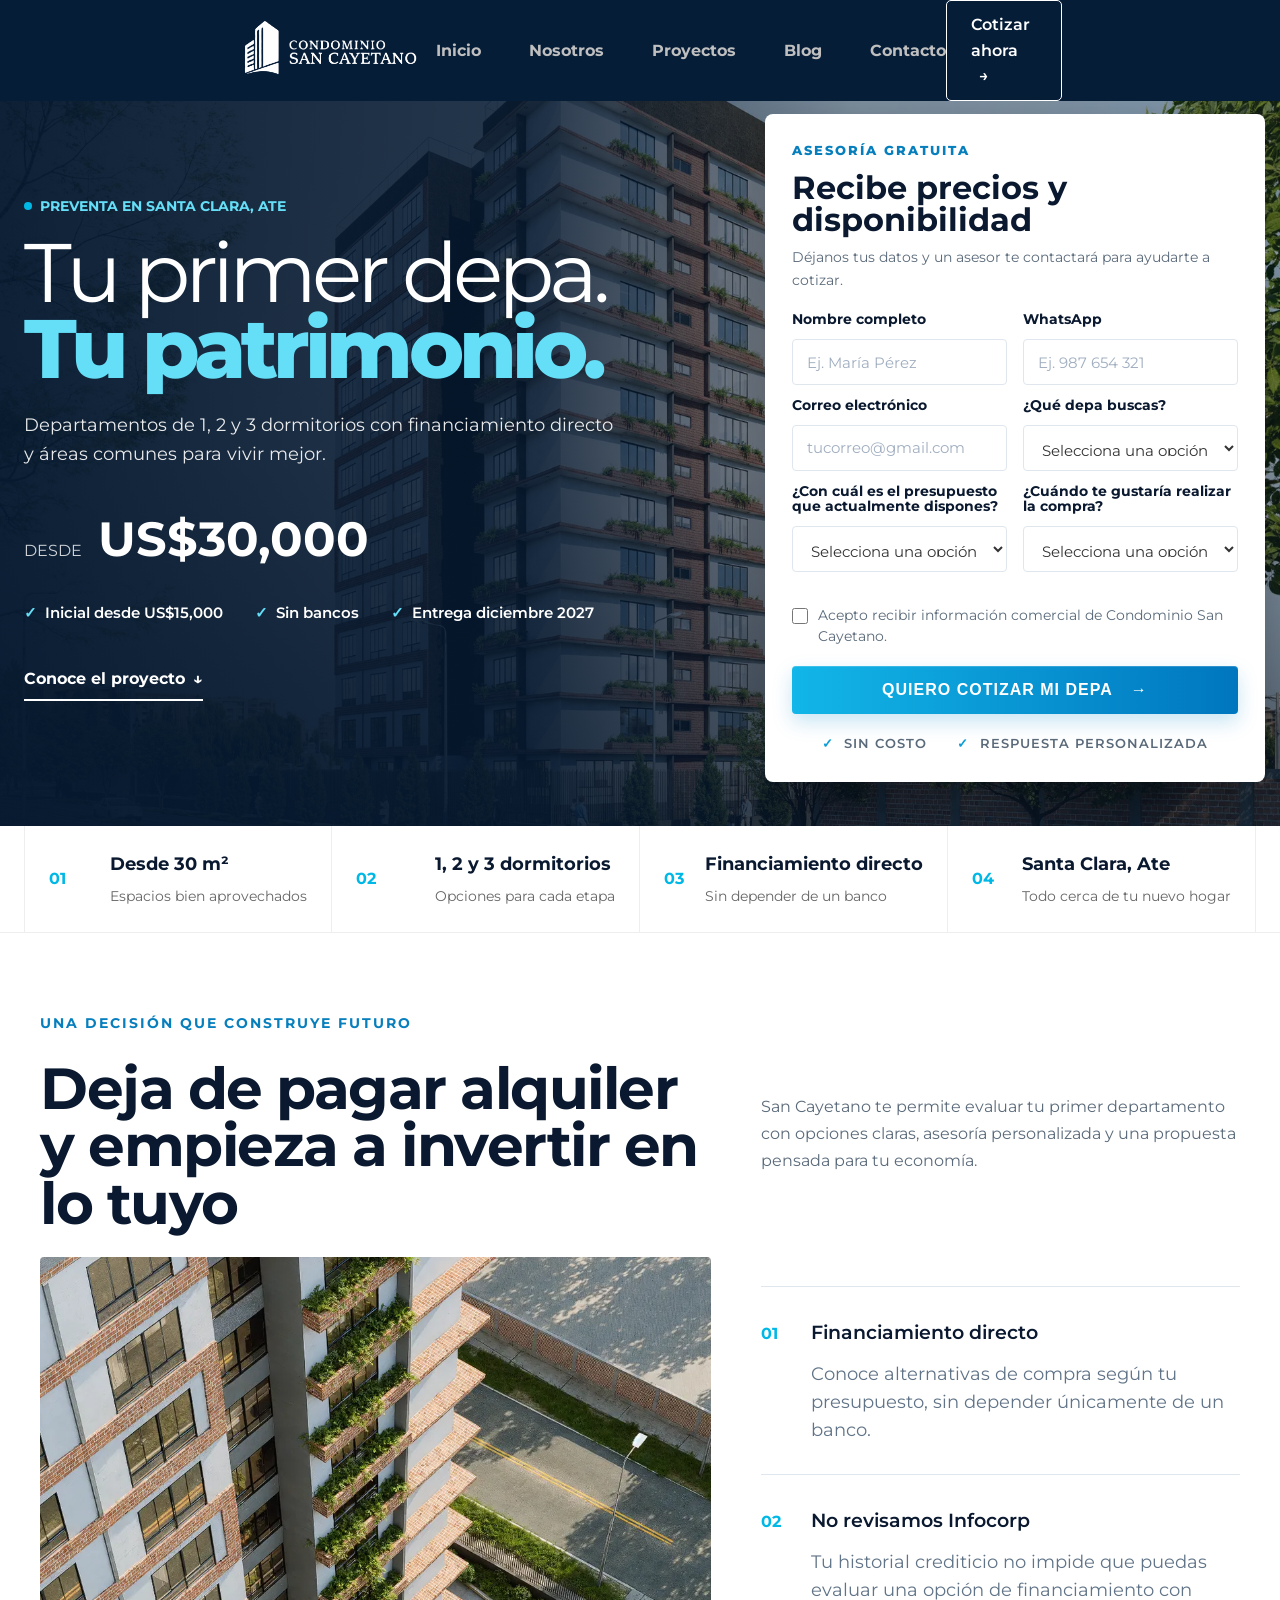
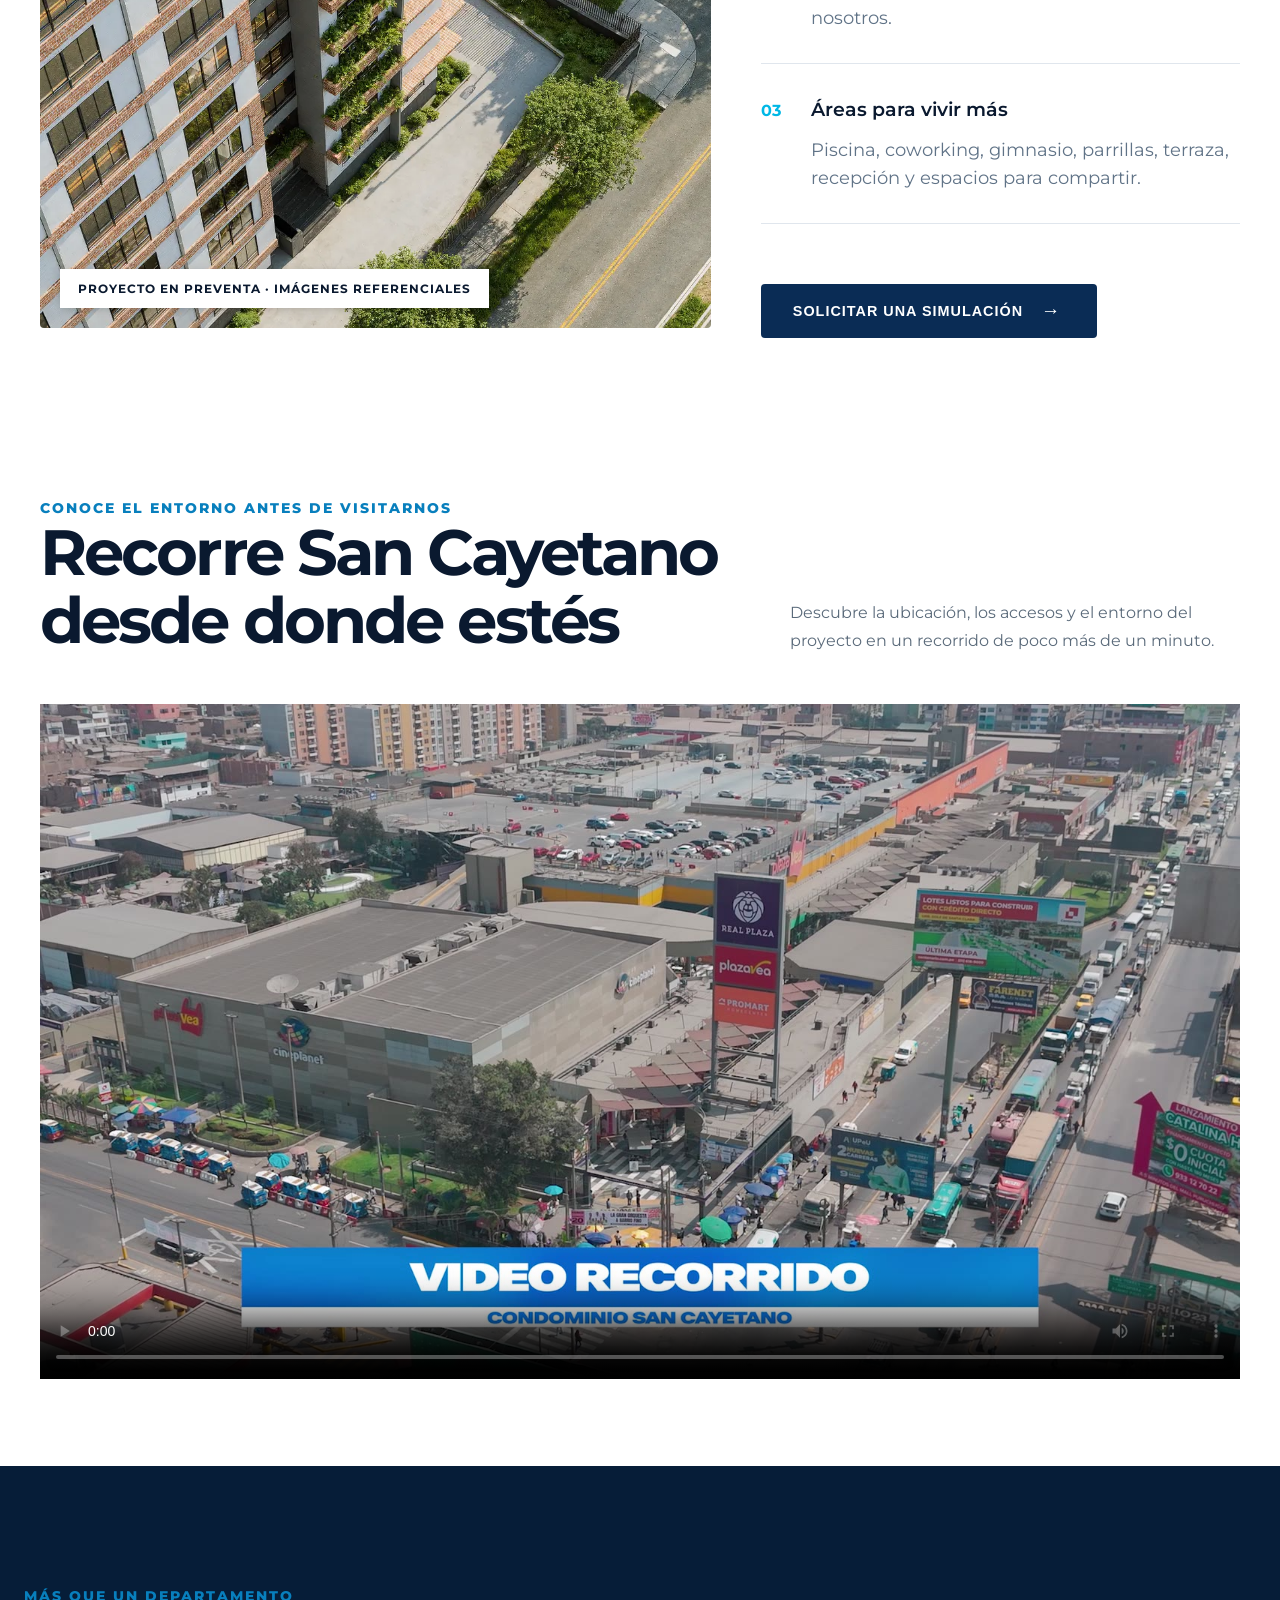
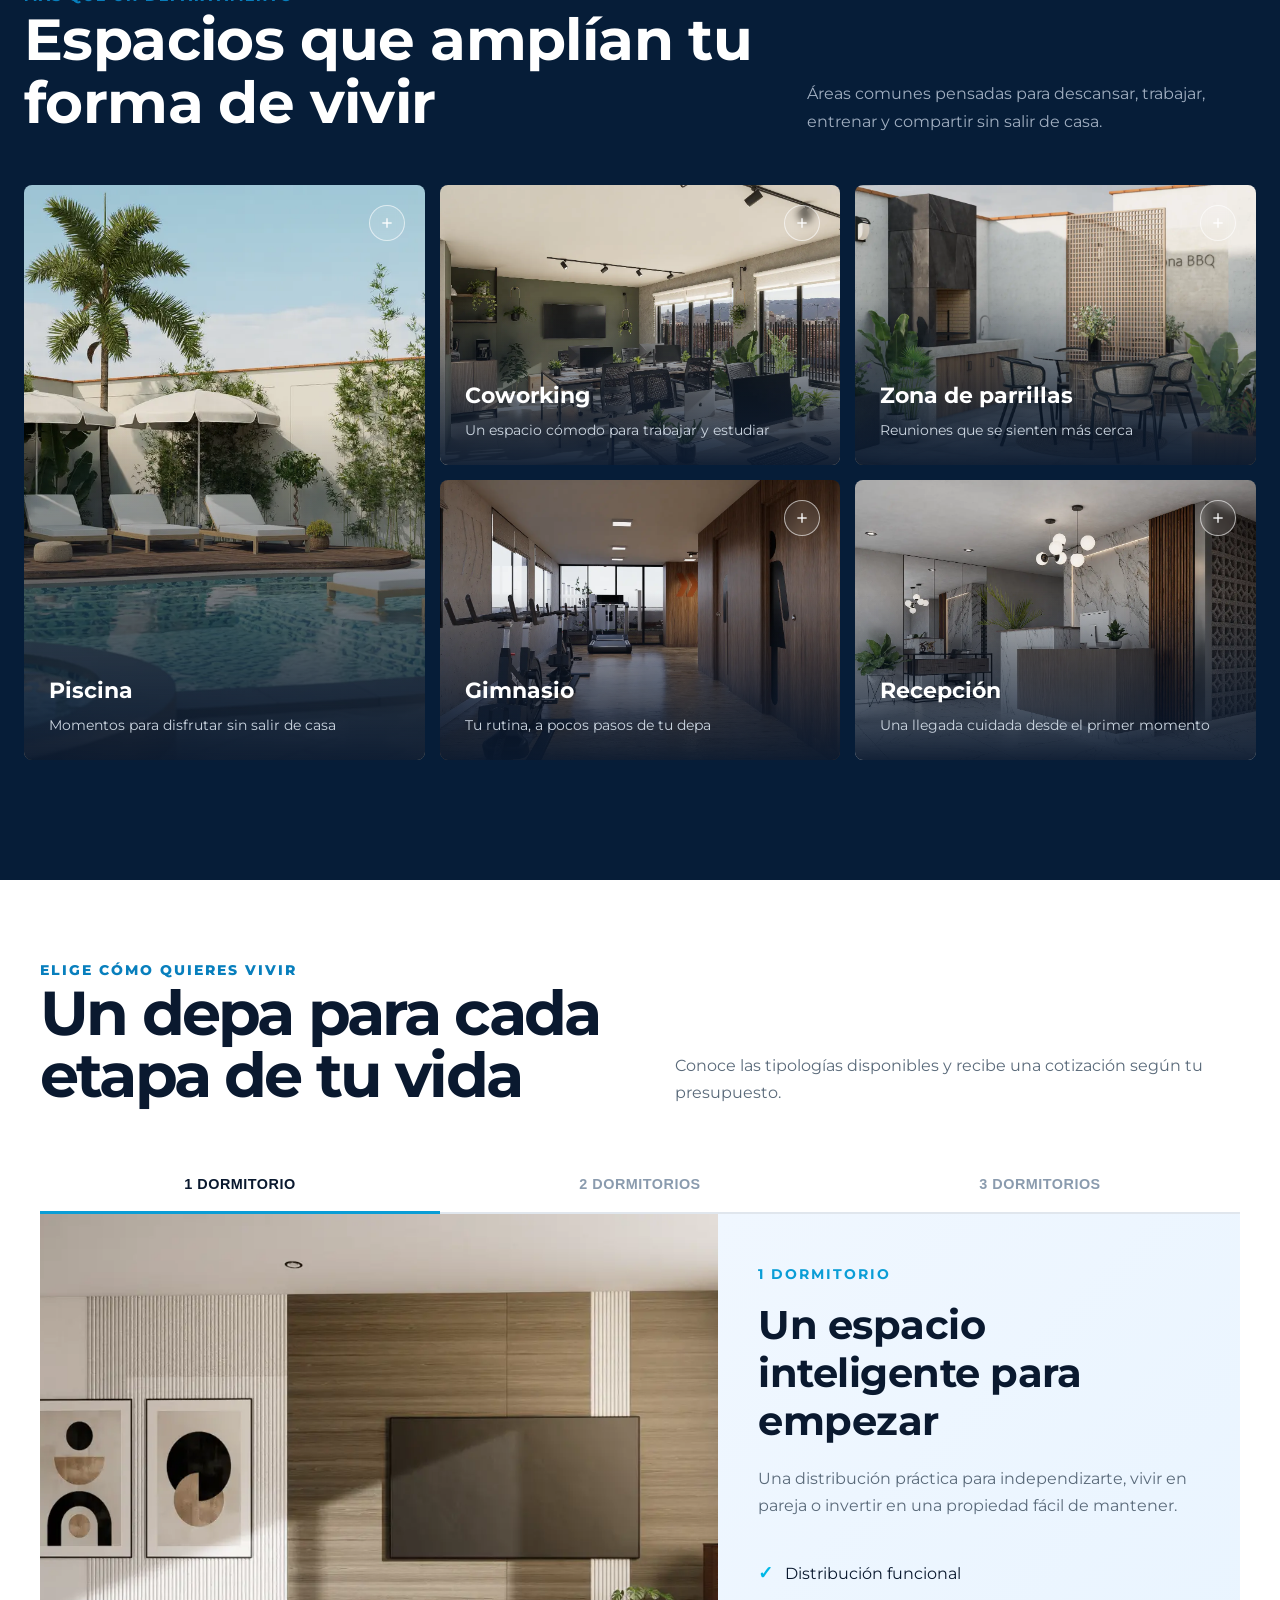
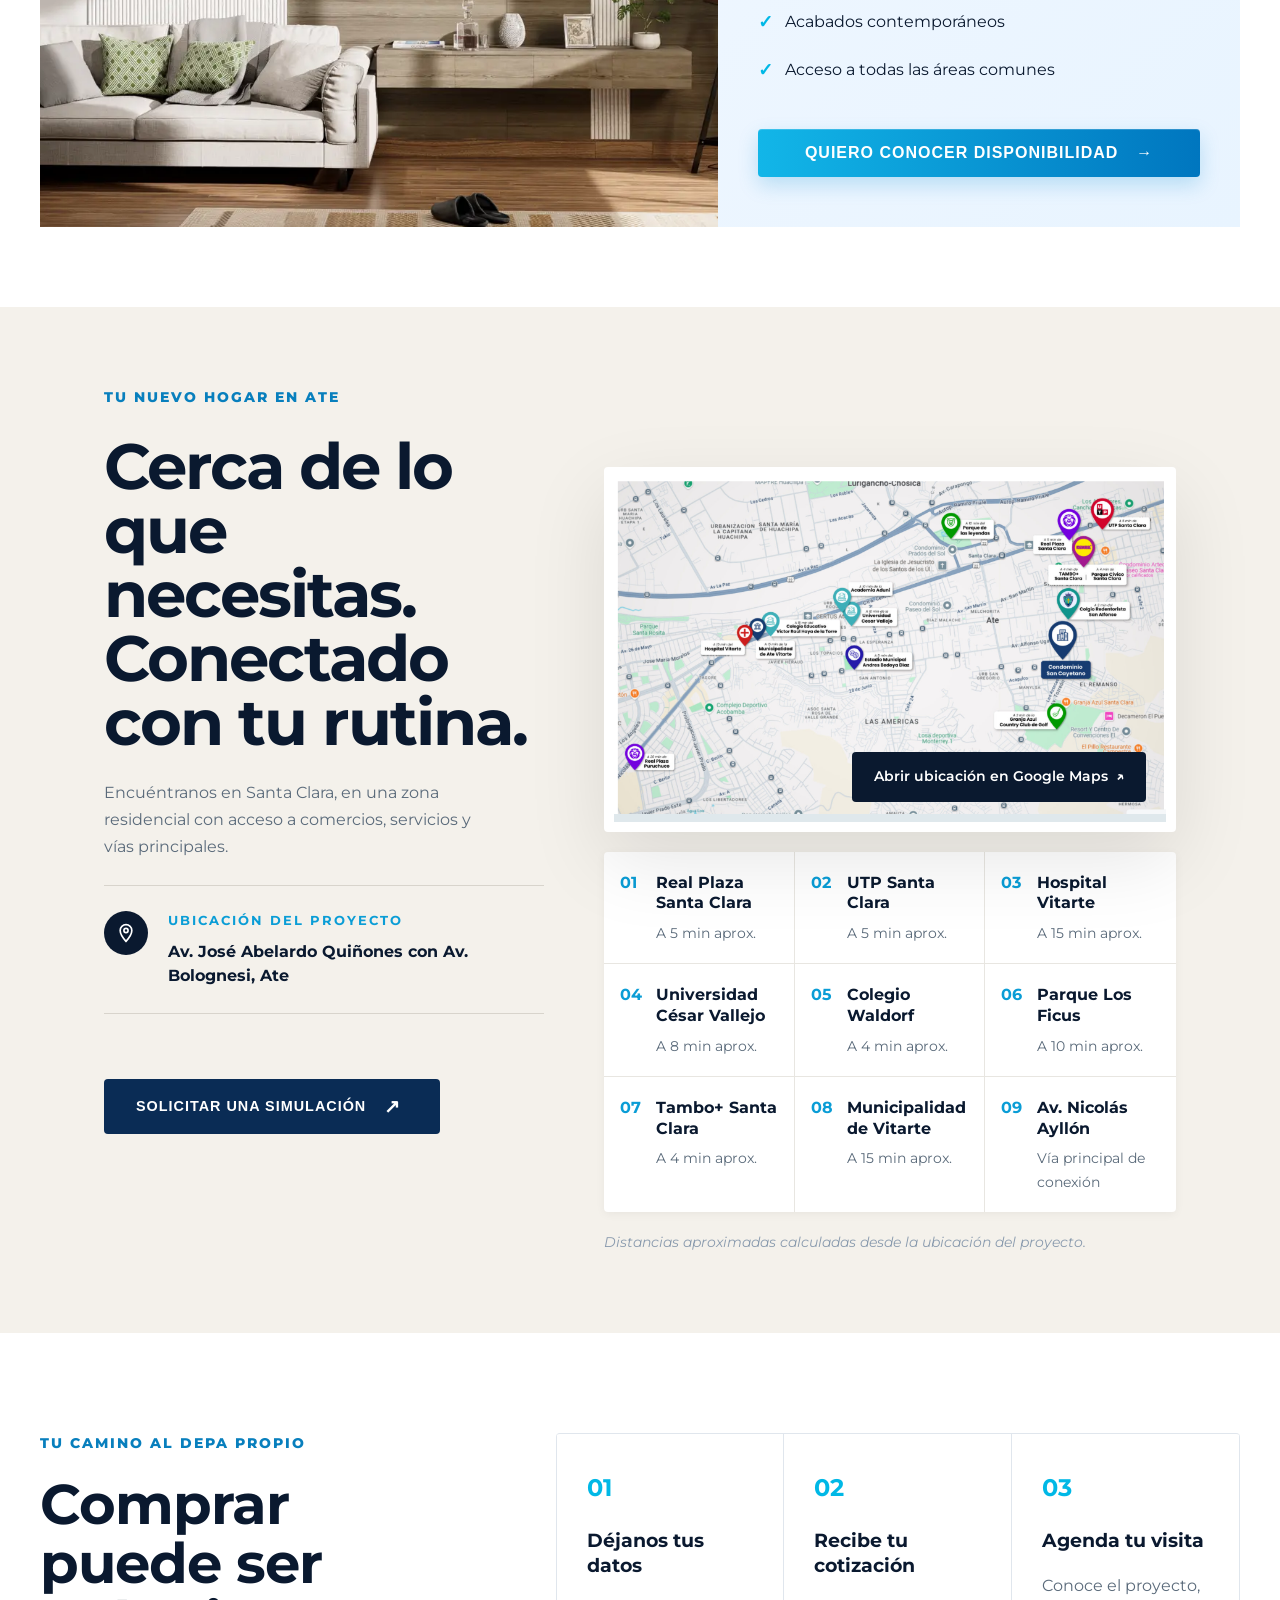
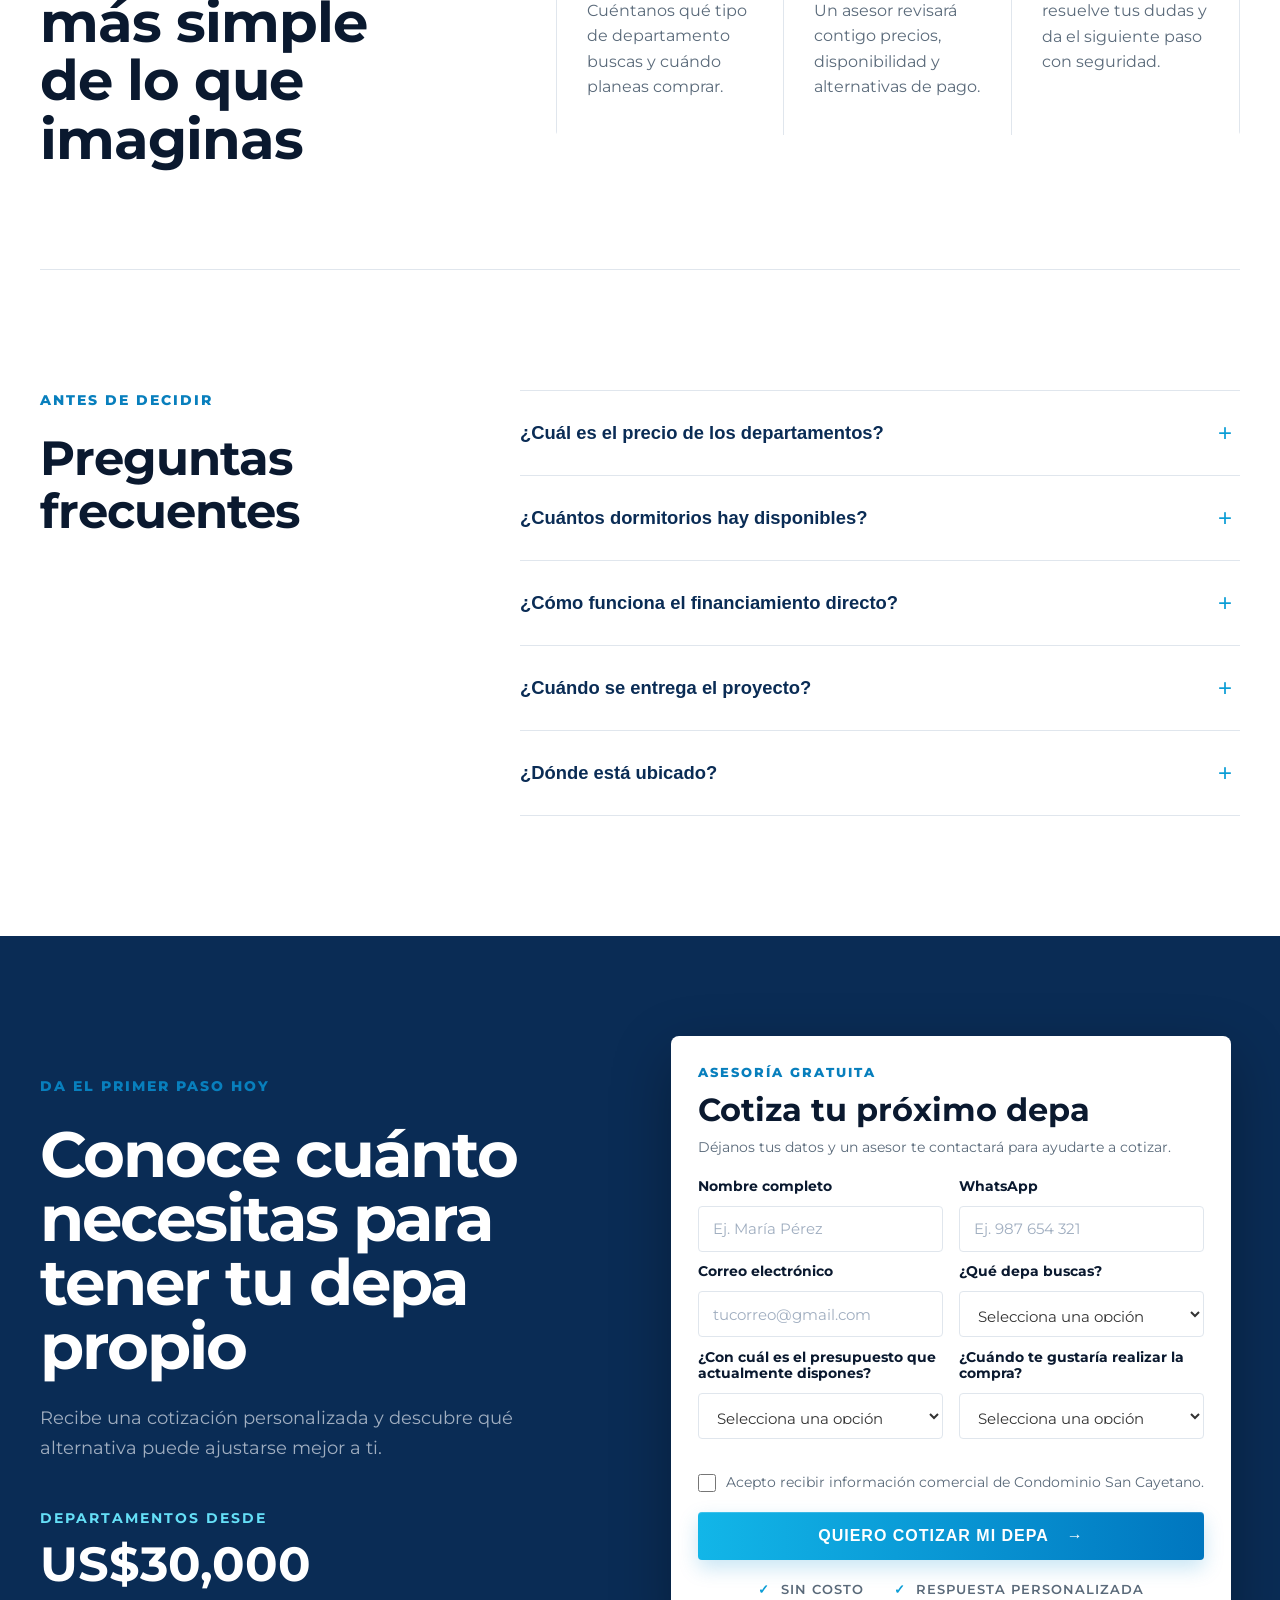
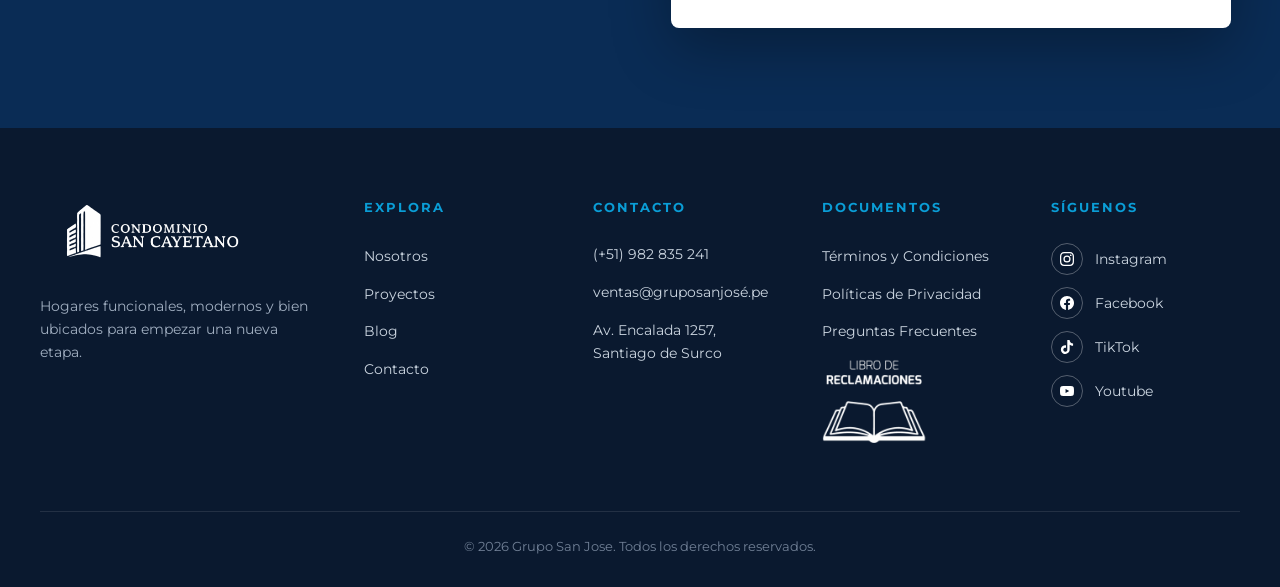
==== commit 10d69807: "feat: Se completo la pagina de proyecto" ====
--- a/index.html
+++ b/index.html
@@ -587,6 +587,262 @@
         </div>
     </section>
 
+    <!-- Features Preguntas frecuentes-->
+    <section class="section-faq">
+        <div class="faq-grid">
+            <!-- Columna Izquierda -->
+            <div class="col-titulo">
+                <div class="etiqueta">Antes de decidir</div>
+                <h2 class="titulo-faq">Preguntas frecuentes</h2>
+            </div>
+            <!-- Columna Derecha - Acordeón -->
+            <div class="col-faq">
+                <div class="faq-item">
+                    <button class="faq-question" onclick="toggleFaq(this)">
+                        <span class="faq-pregunta">¿Cuál es el precio de los departamentos?</span>
+                        <span class="faq-icono">+</span>
+                    </button>
+                    <div class="faq-answer">
+                        <p>Los departamentos tienen precios desde US$30,000, sujetos a tipología, disponibilidad y condiciones comerciales
+                        vigentes.</p>
+                    </div>
+                </div>
+    
+                <div class="faq-item">
+                    <button class="faq-question" onclick="toggleFaq(this)">
+                        <span class="faq-pregunta">¿Cuántos dormitorios hay disponibles?</span>
+                        <span class="faq-icono">+</span>
+                    </button>
+                    <div class="faq-answer">
+                        <p>El proyecto cuenta con departamentos de 1, 2 y 3 dormitorios, desde 30 m².</p>
+                    </div>
+                </div>
+    
+                <div class="faq-item">
+                    <button class="faq-question" onclick="toggleFaq(this)">
+                        <span class="faq-pregunta">¿Cómo funciona el financiamiento directo?</span>
+                        <span class="faq-icono">+</span>
+                    </button>
+                    <div class="faq-answer">
+                        <p>Un asesor evalúa contigo el presupuesto y te presenta alternativas de pago directo, sin depender únicamente de una
+                        entidad bancaria.</p>
+                    </div>
+                </div>
+    
+                <div class="faq-item">
+                    <button class="faq-question" onclick="toggleFaq(this)">
+                        <span class="faq-pregunta">¿Cuándo se entrega el proyecto?</span>
+                        <span class="faq-icono">+</span>
+                    </button>
+                    <div class="faq-answer">
+                        <p>La entrega está proyectada para diciembre de 2027. Consulta con un asesor las condiciones y el cronograma vigente.</p>
+                    </div>
+                </div>
+    
+                <div class="faq-item">
+                    <button class="faq-question" onclick="toggleFaq(this)">
+                        <span class="faq-pregunta">¿Dónde está ubicado?</span>
+                        <span class="faq-icono">+</span>
+                    </button>
+                    <div class="faq-answer">
+                        <p>En Santa Clara, Ate, en el cruce de la Av. José Abelardo Quiñones con Av. Bolognesi.</p>
+                    </div>
+                </div>
+
+            </div>
+        </div>
+    </section>
+
+    <!-- Features da el primer paso-->
+    <section class="section-cotizar">
+        <div class="cotizar-container">
+            <!-- Columna Izquierda -->
+            <div class="col-izquierda">
+                <div class="etiqueta">Da el primer paso hoy</div>
+                <h2 class="titulo-cotizar">Conoce cuánto necesitas para tener tu depa propio</h2>
+                <p class="descripcion-cotizar">
+                    Recibe una cotización personalizada y descubre qué alternativa puede ajustarse mejor a ti.
+                </p>
+                <div class="precio-container">
+                    <div class="precio-etiqueta">Departamentos desde</div>
+                    <div class="precio">US$30,000</div>
+                </div>
+            </div>
+    
+            <div class="form-card">
+                <div class="form-header">
+                    <div class="form-tag">ASESORÍA GRATUITA</div>
+                    <h2>Cotiza tu próximo depa</h2>
+                    <p>Déjanos tus datos y un asesor te contactará para ayudarte a cotizar.</p>
+                </div>
+                <form>
+                    <div class="form-row">
+                        <div class="form-group">
+                            <label>Nombre completo</label>
+                            <input type="text" placeholder="Ej. María Pérez" autocomplete="name" required>
+                        </div>
+                        <div class="form-group">
+                            <label>WhatsApp</label>
+                            <input type="tel" name="phone" placeholder="Ej. 987 654 321" autocomplete="tel" required minlength="9"
+                                maxlength="9" pattern="[0-9]{9}">
+                        </div>
+                    </div>
+                    <div class="form-row">
+                        <div class="form-group">
+                            <label>Correo electrónico</label>
+                            <input type="email" placeholder="tucorreo@gmail.com" autocomplete="email" required>
+                        </div>
+            
+                        <div class="form-group">
+                            <label>¿Qué depa buscas?</label>
+                            <select>
+                                <option>Selecciona una opción</option>
+                                <option>1 dormitorio</option>
+                                <option>2 dormitorios</option>
+                                <option>3 dormitorios</option>
+                            </select>
+                        </div>
+                    </div>
+                    <div class="form-row">
+                        <div class="form-group">
+                            <label>¿Con cuál es el presupuesto que actualmente dispones?</label>
+                            <select>
+                                <option>Selecciona una opción</option>
+                                <option>US$15,000 - US$20,000</option>
+                                <option>US$20,000 - US$30,000</option>
+                                <option>Más de US$30,000</option>
+                            </select>
+                        </div>
+            
+                        <div class="form-group">
+                            <label>¿Cuándo te gustaría realizar la compra?</label>
+                            <select>
+                                <option>Selecciona una opción</option>
+                                <option>Este mes</option>
+                                <option>De 1 a 2 meses</option>
+                                <option>De 3 meses a más</option>
+                            </select>
+                        </div>
+                    </div>
+                    <div class="checkbox-group">
+                        <input type="checkbox" id="terminos">
+                        <label for="terminos">Acepto recibir información comercial de Condominio San Cayetano.</label>
+                    </div>
+                    <button type="submit" class="btn-submit">
+                        QUIERO COTIZAR MI DEPA
+                        <span class="arrow" aria-hidden="true">→</span>
+                    </button>
+                </form>
+                <div class="form-footer">
+                    <span>SIN COSTO</span>
+                    <span>RESPUESTA PERSONALIZADA</span>
+                </div>
+            </div>
+        </div>
+    </section>
+
+    <!-- Footer -->
+    <footer class="footer">
+        <div class="footer-container">
+            <div class="footer-grid">
+                <!-- Columna 1: Logo y descripción -->
+                <div class="footer-brand">
+                    <a href="#inicio" class="logo" aria-label="Condominio San Cayetano Logo">
+                        <img class="brand-logo" src="image/logo-san-cayetano.png" alt="Condominio San Cayetano Logo">
+                    </a>
+                    <p class="footer-description">
+                        Hogares funcionales, modernos y bien ubicados para empezar una nueva etapa.
+                    </p>
+                </div>
+    
+                <!-- Columna 2: Explora -->
+                <div class="footer-col">
+                    <h4 class="footer-col-title">Explora</h4>
+                    <ul>
+                        <li><a href="#quienes-somos">Nosotros</a></li>
+                        <li><a href="#proyecto">Proyectos</a></li>
+                        <li><a href="#blog">Blog</a></li>
+                        <li><a href="#contacto">Contacto</a></li>
+                    </ul>
+                </div>
+    
+                <!-- Columna 3: Contacto -->
+                <div class="footer-col">
+                    <h4 class="footer-col-title">Contacto</h4>
+                    <p>(+51) 982 835 241</p>
+                    <p><a href="mailto:ventas@gruposanjosé.pe"
+                            style="color: #cbd5e0; text-decoration: none;">ventas@gruposanjosé.pe</a></p>
+                    <p>Av. Encalada 1257, Santiago de Surco</p>
+                </div>
+
+
+                <!-- Columna 4: Documentos -->
+                <div class="footer-col">
+                    <h4 class="footer-col-title">Documentos</h4>
+                    <ul class="documentos-list">
+                        <li><a href="#terminos">Términos y Condiciones</a></li>
+                        <li><a href="#privacidad">Políticas de Privacidad</a></li>
+                        <li><a href="#faq">Preguntas Frecuentes</a></li>
+                    </ul>
+                
+                    <div class="libro-reclamaciones">
+                        <img src="image/libro-de-reclamos.png" alt="Libro de reclamaciones">
+                    </div>
+                </div>
+
+
+                <!-- Columna 5: Síguenos -->
+                <div class="footer-col">
+                    <h4 class="footer-col-title">Síguenos</h4>
+                    <ul class="social-list">
+                        <li class="social-item">
+                            <div class="social-icon">
+                                <svg viewBox="0 0 24 24" xmlns="http://www.w3.org/2000/svg">
+                                    <path
+                                        d="M12 2.163c3.204 0 3.584.012 4.85.07 3.252.148 4.771 1.691 4.919 4.919.058 1.265.069 1.645.069 4.849 0 3.205-.012 3.584-.069 4.849-.149 3.225-1.664 4.771-4.919 4.919-1.266.058-1.644.07-4.85.07-3.204 0-3.584-.012-4.849-.07-3.26-.149-4.771-1.699-4.919-4.92-.058-1.265-.07-1.644-.07-4.849 0-3.204.013-3.583.07-4.849.149-3.227 1.664-4.771 4.919-4.919 1.266-.057 1.645-.069 4.849-.069zM12 0C8.741 0 8.333.014 7.053.072 2.695.272.273 2.69.073 7.052.014 8.333 0 8.741 0 12c0 3.259.014 3.668.072 4.948.2 4.358 2.618 6.78 6.98 6.98C8.333 23.986 8.741 24 12 24c3.259 0 3.668-.014 4.948-.072 4.354-.2 6.782-2.618 6.979-6.98.059-1.28.073-1.689.073-4.948 0-3.259-.014-3.667-.072-4.947-.196-4.354-2.617-6.78-6.979-6.98C15.668.014 15.259 0 12 0zm0 5.838a6.162 6.162 0 100 12.324 6.162 6.162 0 000-12.324zM12 16a4 4 0 110-8 4 4 0 010 8zm6.406-11.845a1.44 1.44 0 100 2.881 1.44 1.44 0 000-2.881z" />
+                                </svg>
+                            </div>
+                            <a href="#">Instagram</a>
+                        </li>
+                        <li class="social-item">
+                            <div class="social-icon">
+                                <svg viewBox="0 0 24 24" xmlns="http://www.w3.org/2000/svg">
+                                    <path
+                                        d="M24 12.073c0-6.627-5.373-12-12-12s-12 5.373-12 12c0 5.99 4.388 10.954 10.125 11.854v-8.385H7.078v-3.47h3.047V9.43c0-3.007 1.792-4.669 4.533-4.669 1.312 0 2.686.235 2.686.235v2.953H15.83c-1.491 0-1.956.925-1.956 1.874v2.25h3.328l-.532 3.47h-2.796v8.385C19.612 23.027 24 18.062 24 12.073z" />
+                                </svg>
+                            </div>
+                            <a href="#">Facebook</a>
+                        </li>
+                        <li class="social-item">
+                            <div class="social-icon">
+                                <svg viewBox="0 0 24 24" xmlns="http://www.w3.org/2000/svg">
+                                    <path
+                                        d="M12.525.02c1.31-.02 2.61-.01 3.91-.02.08 1.53.63 3.09 1.75 4.17 1.12 1.11 2.7 1.62 4.24 1.79v4.03c-1.44-.05-2.89-.35-4.2-.97-.57-.26-1.1-.59-1.62-.93-.01 2.92.01 5.84-.02 8.75-.08 1.4-.54 2.79-1.35 3.94-1.31 1.92-3.58 3.17-5.91 3.21-1.43.08-2.86-.31-4.08-1.03-2.02-1.19-3.44-3.37-3.65-5.71-.02-.5-.03-1-.01-1.49.18-1.9 1.12-3.72 2.58-4.96 1.66-1.44 3.98-2.13 6.15-1.72.02 1.48-.04 2.96-.04 4.44-.99-.32-2.15-.23-3.02.37-.63.41-1.11 1.04-1.36 1.75-.21.51-.15 1.07-.14 1.61.24 1.64 1.82 3.02 3.5 2.87 1.12-.01 2.19-.66 2.77-1.61.19-.33.4-.67.41-1.06.1-1.79.06-3.57.07-5.36.01-4.03-.01-8.05.02-12.07z" />
+                                </svg>
+                            </div>
+                            <a href="#">TikTok</a>
+                        </li>
+                        <li class="social-item">
+                            <div class="social-icon">
+                                <svg viewBox="0 0 24 24" xmlns="http://www.w3.org/2000/svg">
+                                    <path fill="currentColor"
+                                        d="M23.498 6.186a3.016 3.016 0 0 0-2.122-2.136C19.505 3.545 12 3.545 12 3.545s-7.505 0-9.377.505A3.017 3.017 0 0 0 .502 6.186C0 8.07 0 12 0 12s0 3.93.502 5.814a3.016 3.016 0 0 0 2.122 2.136c1.871.505 9.376.505 9.376.505s7.505 0 9.377-.505a3.015 3.015 0 0 0 2.122-2.136C24 15.93 24 12 24 12s0-3.93-.502-5.814zM9.545 15.568V8.432L15.818 12l-6.273 3.568z" />
+                                </svg>
+                            </div>
+                            <a href="#">Youtube</a>
+                        </li>
+                    </ul>
+                </div>
+            </div>
+    
+            <!-- Footer inferior -->
+            <div class="footer-bottom">
+                <p>© 2026 Grupo San Jose. Todos los derechos reservados.</p>
+            </div>
+    
+        </div>
+    </footer>
+
 
 
     <!-- MODAL / LIGHTBOX -->
--- a/style.css
+++ b/style.css
@@ -78,7 +78,7 @@
 
 .btn-cotizar {
     background-color: transparent;
-    border: 2px solid white;
+    border: 1px solid white;
     color: white;
     padding: 0.7rem 1.5rem;
     border-radius: 5px;
@@ -121,7 +121,7 @@
 
 .hero-content {
     z-index: 2;
-    grid-template-columns: minmax(0, 1.15fr) minmax(370px, .72fr);
+    grid-template-columns: minmax(0, 1.12fr) minmax(370px, .72fr);
     align-items: center;
     gap: 0;
     min-height: 826px;
@@ -132,7 +132,7 @@
 }
 
 .shell {
-    width: min(1202px, 100% - 48px);
+    width: min(1256px, 100% - 48px);
     margin-inline: auto;
 }
 
@@ -286,7 +286,7 @@
     display: block;
     color: #0a192f;
     font-weight: 700;
-    margin-bottom: 0.6rem;
+    margin-bottom: 0.2rem;
     font-size: 0.9rem;
     line-height: 1.1em;
 }
@@ -356,7 +356,7 @@
     box-shadow:
         0 8px 20px rgba(0, 137, 207, .22),
         inset 0 1px rgba(255, 255, 255, .18);
-    transition: .25s ease;
+    transition: transform .2s;
     cursor: pointer;
 }
 
@@ -365,6 +365,7 @@
     box-shadow:
         0 12px 24px rgba(0, 137, 207, .28),
         inset 0 1px rgba(255, 255, 255, .2);
+    transition: all 0.3s ease-out;
 }
 
 .form-footer {
@@ -1316,7 +1317,7 @@
 .section-pasos {
     max-width: 1200px;
     margin: 0 auto;
-    padding: 80px 0px;
+    padding: 100px 0px;
 }
 
 .pasos-grid {
@@ -1345,7 +1346,7 @@
     color: #0a192f;
     font-size: 3.5rem;
     font-weight: 700;
-    line-height: 1;
+    line-height: 1.05;
     letter-spacing: -1px;
     max-width: 340px;
     width: 100%;
@@ -1373,7 +1374,8 @@
 }
 
 .paso-numero {
-    color: #00b8e6;;
+    color: #00b8e6;
+    ;
     font-size: 1.5rem;
     font-weight: 700;
 }
@@ -1391,6 +1393,511 @@
     line-height: 1.6;
 }
 
+/*============================ Sección Preguntas Frecuentes ============================*/
+.section-faq {
+    max-width: 1200px;
+    margin: 0 auto;
+    padding: 120px 0px;
+    border-top: 1px solid #e0e6ed;
+}
+
+.faq-grid {
+    display: grid;
+    grid-template-columns: 1fr 1.8fr;
+    gap: 80px;
+    align-items: start;
+}
+
+/* Columna Izquierda - Título */
+.col-titulo {
+    position: sticky;
+    top: 100px;
+}
+
+.etiqueta {
+    color: #087fbd;
+    font-size: 0.85rem;
+    font-weight: 800;
+    letter-spacing: 2px;
+    text-transform: uppercase;
+    margin-bottom: 0px;
+}
+
+.titulo-faq {
+    color: #0a192f;
+    font-size: 3rem;
+    font-weight: 700;
+    line-height: 1.1;
+    letter-spacing: -1px;
+}
+
+/* Columna Derecha - Acordeón */
+.col-faq {
+    display: flex;
+    flex-direction: column;
+}
+
+.faq-item {
+    border-bottom: 1px solid #e0e6ed;
+}
+
+.faq-item:first-child {
+    border-top: 1px solid #e0e6ed;
+}
+
+.faq-question {
+    width: 100%;
+    background: none;
+    border: none;
+    padding: 28px 0;
+    display: flex;
+    justify-content: space-between;
+    align-items: center;
+    cursor: pointer;
+    text-align: left;
+    transition: color 0.3s;
+}
+
+.faq-question:hover {
+    color: #0a9dd6;
+}
+
+.faq-pregunta {
+    color: #0a2c55;
+    ;
+    font-size: 1.15rem;
+    font-weight: 800;
+    line-height: 1.4;
+    transition: color 0.3s;
+}
+
+.faq-question:hover .faq-pregunta {
+    color: #0a9dd6;
+}
+
+.faq-icono {
+    color: #0a9dd6;
+    font-size: 1.5rem;
+    font-weight: 300;
+    min-width: 30px;
+    text-align: center;
+    transition: transform 0.3s ease;
+    flex-shrink: 0;
+}
+
+.faq-item.active .faq-icono {
+    transform: rotate(45deg);
+}
+
+.faq-answer {
+    max-height: 0;
+    overflow: hidden;
+    transition: max-height 0.4s ease, padding 0.4s ease;
+}
+
+.faq-answer p {
+    color: #5a6a7a;
+    font-size: 1rem;
+    line-height: 1.7;
+    padding-bottom: 28px;
+}
+
+.faq-item.active .faq-answer {
+    max-height: 300px;
+}
+
+/*============================ Sección Conoce cuanto necesitas ============================*/
+.section-cotizar {
+    background: #0a2c55;
+    padding: 100px 40px;
+}
+
+.cotizar-container {
+    max-width: 1200px;
+    margin: 0 auto;
+    display: grid;
+    grid-template-columns: 1fr 1fr;
+    gap: 80px;
+    align-items: center;
+}
+
+/* Columna Izquierda */
+.col-izquierda {
+    display: flex;
+    flex-direction: column;
+    gap: 25px;
+}
+
+.etiqueta {
+    color: #087fbd;
+    font-size: 0.85rem;
+    font-weight: 800;
+    letter-spacing: 2px;
+    text-transform: uppercase;
+}
+
+.titulo-cotizar {
+    color: #ffffff;
+    font-size: 4rem;
+    font-weight: 700;
+    line-height: 1;
+    letter-spacing: -2px;
+}
+
+.descripcion-cotizar {
+    color: #a0aec0;
+    font-size: 1.1rem;
+    line-height: 1.7;
+    max-width: 500px;
+}
+
+.precio-container {
+    margin-top: 20px;
+}
+
+.precio-etiqueta {
+    color: #65dff7;
+    font-size: 0.85rem;
+    font-weight: 700;
+    letter-spacing: 2px;
+    text-transform: uppercase;
+    margin-bottom: 10px;
+}
+
+.precio {
+    color: #ffffff;
+    font-size: 3rem;
+    font-weight: 700;
+    line-height: 1;
+}
+
+/* Columna Derecha - Formulario */
+.form-card {
+    background: #ffffff;
+    border-radius: 8px;
+    padding: 27px;
+    box-shadow: 0 20px 60px rgba(0, 0, 0, 0.3);
+}
+
+.form-header {
+    margin-bottom: 20px;
+}
+
+.form-tag {
+    color: #087fbd;
+    font-size: 0.8rem;
+    font-weight: 800;
+    letter-spacing: 2px;
+    text-transform: uppercase;
+    margin-bottom: 10px;
+}
+
+.form-header h2 {
+    color: #0a192f;
+    font-size: 2rem;
+    font-weight: 700;
+    margin-bottom: 10px;
+    line-height: 1;
+}
+
+.form-header p {
+    color: #5a6a7a;
+    font-size: 0.9rem;
+    line-height: 1.6;
+}
+
+.form-grid {
+    display: grid;
+    grid-template-columns: 1fr 1fr;
+    gap: 20px;
+    margin-bottom: 20px;
+}
+
+.form-group {
+    display: flex;
+    flex-direction: column;
+    gap: 8px;
+}
+
+.form-group.full {
+    grid-column: 1 / -1;
+}
+
+.form-group label {
+    color: #0a192f;
+    font-size: 0.9rem;
+    font-weight: 700;
+}
+
+.form-group input,
+.form-group select {
+    padding: 14px;
+    border: 1px solid #e0e6ed;
+    border-radius: 4px;
+    font-size: 0.95rem;
+    color: #333;
+    transition: border-color 0.3s;
+    background-color: #ffffff;
+}
+
+.form-group input:focus,
+.form-group select:focus {
+    outline: none;
+    border-color: #0a9dd6;
+}
+
+.form-group input::placeholder {
+    color: #a0aec0;
+}
+
+.checkbox-group {
+    display: flex;
+    align-items: flex-start;
+    gap: 10px;
+    margin: 20px 0;
+}
+
+.checkbox-group input[type="checkbox"] {
+    width: 18px;
+    height: 18px;
+    margin-top: 2px;
+    cursor: pointer;
+    accent-color: #0a9dd6;
+}
+
+.checkbox-group label {
+    color: #5a6a7a;
+    font-size: 0.85rem;
+    line-height: 1.5;
+    cursor: pointer;
+}
+
+.btn-submit {
+    width: 100%;
+    background-color: #0a9dd6;
+    color: #ffffff;
+    border: none;
+    padding: 18px;
+    border-radius: 4px;
+    font-size: 1rem;
+    font-weight: 700;
+    letter-spacing: 1px;
+    text-transform: uppercase;
+    cursor: pointer;
+    transition: background-color 0.3s;
+    display: flex;
+    align-items: center;
+    justify-content: center;
+    gap: 10px;
+}
+
+.btn-submit:hover {
+    background-color: #0a5f8f;
+}
+
+.form-footer {
+    display: flex;
+    justify-content: center;
+    gap: 30px;
+    margin-top: 20px;
+}
+
+.form-footer span {
+    color: #5a6a7a;
+    font-size: 0.8rem;
+    font-weight: 600;
+    letter-spacing: 1px;
+    text-transform: uppercase;
+    display: flex;
+    align-items: center;
+    gap: 6px;
+}
+
+.form-footer span::before {
+    content: '✓';
+    color: #0a9dd6;
+    font-weight: 700;
+}
+
+
+/*========================= Footer principal =========================*/
+.footer {
+    background-color: #0a192f;
+    color: #ffffff;
+    padding: 70px 40px 30px;
+}
+
+.footer-container {
+    max-width: 1200px;
+    margin: 0 auto;
+}
+
+.footer-grid {
+    display: grid;
+    grid-template-columns: 1.5fr 1fr 1fr 1fr 1fr;
+    gap: 40px;
+    margin-bottom: 60px;
+}
+
+/* Columna Logo */
+.footer-brand {
+    display: flex;
+    flex-direction: column;
+    gap: 25px;
+}
+
+.logo {
+    display: flex;
+    align-items: center;
+    gap: 12px;
+}
+
+.logo-icon {
+    width: 40px;
+    height: 40px;
+    flex-shrink: 0;
+}
+
+.logo-text {
+    display: flex;
+    flex-direction: column;
+    line-height: 1.1;
+}
+
+.logo-text .line1 {
+    font-size: 0.75rem;
+    font-weight: 600;
+    letter-spacing: 1px;
+    text-transform: uppercase;
+}
+
+.logo-text .line2 {
+    font-size: 1rem;
+    font-weight: 700;
+    letter-spacing: 1px;
+    text-transform: uppercase;
+}
+
+.footer-description {
+    color: #a0aec0;
+    font-size: 0.9rem;
+    line-height: 1.6;
+    max-width: 320px;
+}
+
+/* Columnas de enlaces */
+.footer-col {
+    display: flex;
+    flex-direction: column;
+    gap: 15px;
+}
+
+.footer-col-title {
+    color: #0a9dd6;
+    font-size: 0.8rem;
+    font-weight: 700;
+    letter-spacing: 2px;
+    text-transform: uppercase;
+    margin-bottom: 10px;
+}
+
+.footer-col ul {
+    list-style: none;
+    display: flex;
+    flex-direction: column;
+    gap: 12px;
+}
+
+.footer-col a {
+    color: #cbd5e0;
+    text-decoration: none;
+    font-size: 0.9rem;
+    transition: color 0.3s;
+}
+
+.footer-col a:hover {
+    color: #ffffff;
+}
+
+.footer-col p {
+    color: #cbd5e0;
+    font-size: 0.9rem;
+    line-height: 1.6;
+}
+
+/* Redes sociales */
+.social-list {
+    list-style: none;
+    display: flex;
+    flex-direction: column;
+    gap: 15px;
+}
+
+.social-item {
+    display: flex;
+    align-items: center;
+    gap: 12px;
+}
+
+.social-icon {
+    width: 32px;
+    height: 32px;
+    border-radius: 50%;
+    border: 1px solid rgba(255, 255, 255, 0.3);
+    display: flex;
+    align-items: center;
+    justify-content: center;
+    transition: all 0.3s;
+    flex-shrink: 0;
+}
+
+.social-icon:hover {
+    background-color: #0a9dd6;
+    border-color: #0a9dd6;
+}
+
+.social-icon svg {
+    width: 14px;
+    height: 14px;
+    fill: #ffffff;
+}
+
+.social-item a {
+    color: #cbd5e0;
+    text-decoration: none;
+    font-size: 0.9rem;
+    transition: color 0.3s;
+}
+
+.social-item a:hover {
+    color: #ffffff;
+}
+
+/* Footer inferior */
+.footer-bottom {
+    border-top: 1px solid rgba(255, 255, 255, 0.1);
+    padding-top: 25px;
+    display: flex;
+    justify-content: center;
+    align-items: center;
+    flex-wrap: wrap;
+    gap: 15px;
+}
+
+.footer-bottom p {
+    color: #718096;
+    font-size: 0.8rem;
+}
+
+.footer-bottom .disclaimer {
+    text-align: right;
+}
+
+.libro-reclamaciones img {
+    width: 105px;
+    object-fit: cover;
+    max-width: 100%;
+}
 
 
 /* Responsive Mobile CSS*/
@@ -1425,6 +1932,23 @@
     .section-ubicacion {
         padding: 50px 20px;
     }
+
+    .cotizar-container {
+        grid-template-columns: 1fr;
+        gap: 50px;
+    }
+
+    .titulo-cotizar {
+        font-size: 2.8rem;
+    }
+
+    .precio {
+        font-size: 3rem;
+    }
+
+    .section-cotizar {
+        padding: 60px 20px;
+    }
 }
 
 @media (max-width: 968px) {
@@ -1507,6 +2031,36 @@
     .section-pasos {
         padding: 50px 20px;
     }
+
+    .faq-grid {
+        grid-template-columns: 1fr;
+        gap: 40px;
+    }
+
+    .col-titulo {
+        position: static;
+    }
+
+    .titulo-faq {
+        font-size: 2.8rem;
+    }
+
+    .section-faq {
+        padding: 50px 20px;
+    }
+
+    .footer-grid {
+        grid-template-columns: 1fr 1fr;
+        gap: 40px;
+    }
+
+    .footer-brand {
+        grid-column: 1 / -1;
+    }
+
+    .footer {
+        padding: 50px 30px 25px;
+    }
 }
 
 @media (max-width: 768px) {
@@ -1597,6 +2151,28 @@
     .paso-item:last-child {
         border-bottom: none;
     }
+
+    .titulo-cotizar {
+        font-size: 2.2rem;
+    }
+
+    .form-grid {
+        grid-template-columns: 1fr;
+    }
+
+    .form-card {
+        padding: 30px 20px;
+    }
+
+    .precio {
+        font-size: 2.5rem;
+    }
+
+    .form-footer {
+        flex-direction: column;
+        gap: 10px;
+        align-items: center;
+    }
 }
 
 @media (max-width: 600px) {
@@ -1620,8 +2196,37 @@
     .tab-imagen {
         min-height: 280px;
     }
-}
-
+
+    .titulo-faq {
+        font-size: 2.2rem;
+    }
+
+    .faq-pregunta {
+        font-size: 1rem;
+    }
+
+    .faq-question {
+        padding: 22px 0;
+    }
+
+    .footer-grid {
+        grid-template-columns: 1fr;
+        gap: 30px;
+    }
+
+    .footer-bottom {
+        flex-direction: column;
+        text-align: center;
+    }
+
+    .footer-bottom .disclaimer {
+        text-align: center;
+    }
+
+    .footer {
+        padding: 40px 20px 20px;
+    }
+}
 
 @media (max-width: 480px) {
     .titulo-principal {
@@ -1688,4 +2293,24 @@
     .paso-item {
         padding: 25px 20px;
     }
+
+    .titulo-faq {
+        font-size: 1.8rem;
+    }
+
+    .section-faq {
+        padding: 40px 20px;
+    }
+
+    .titulo-cotizar {
+        font-size: 1.8rem;
+    }
+
+    .form-header h2 {
+        font-size: 1.6rem;
+    }
+
+    .precio {
+        font-size: 2rem;
+    }
 }
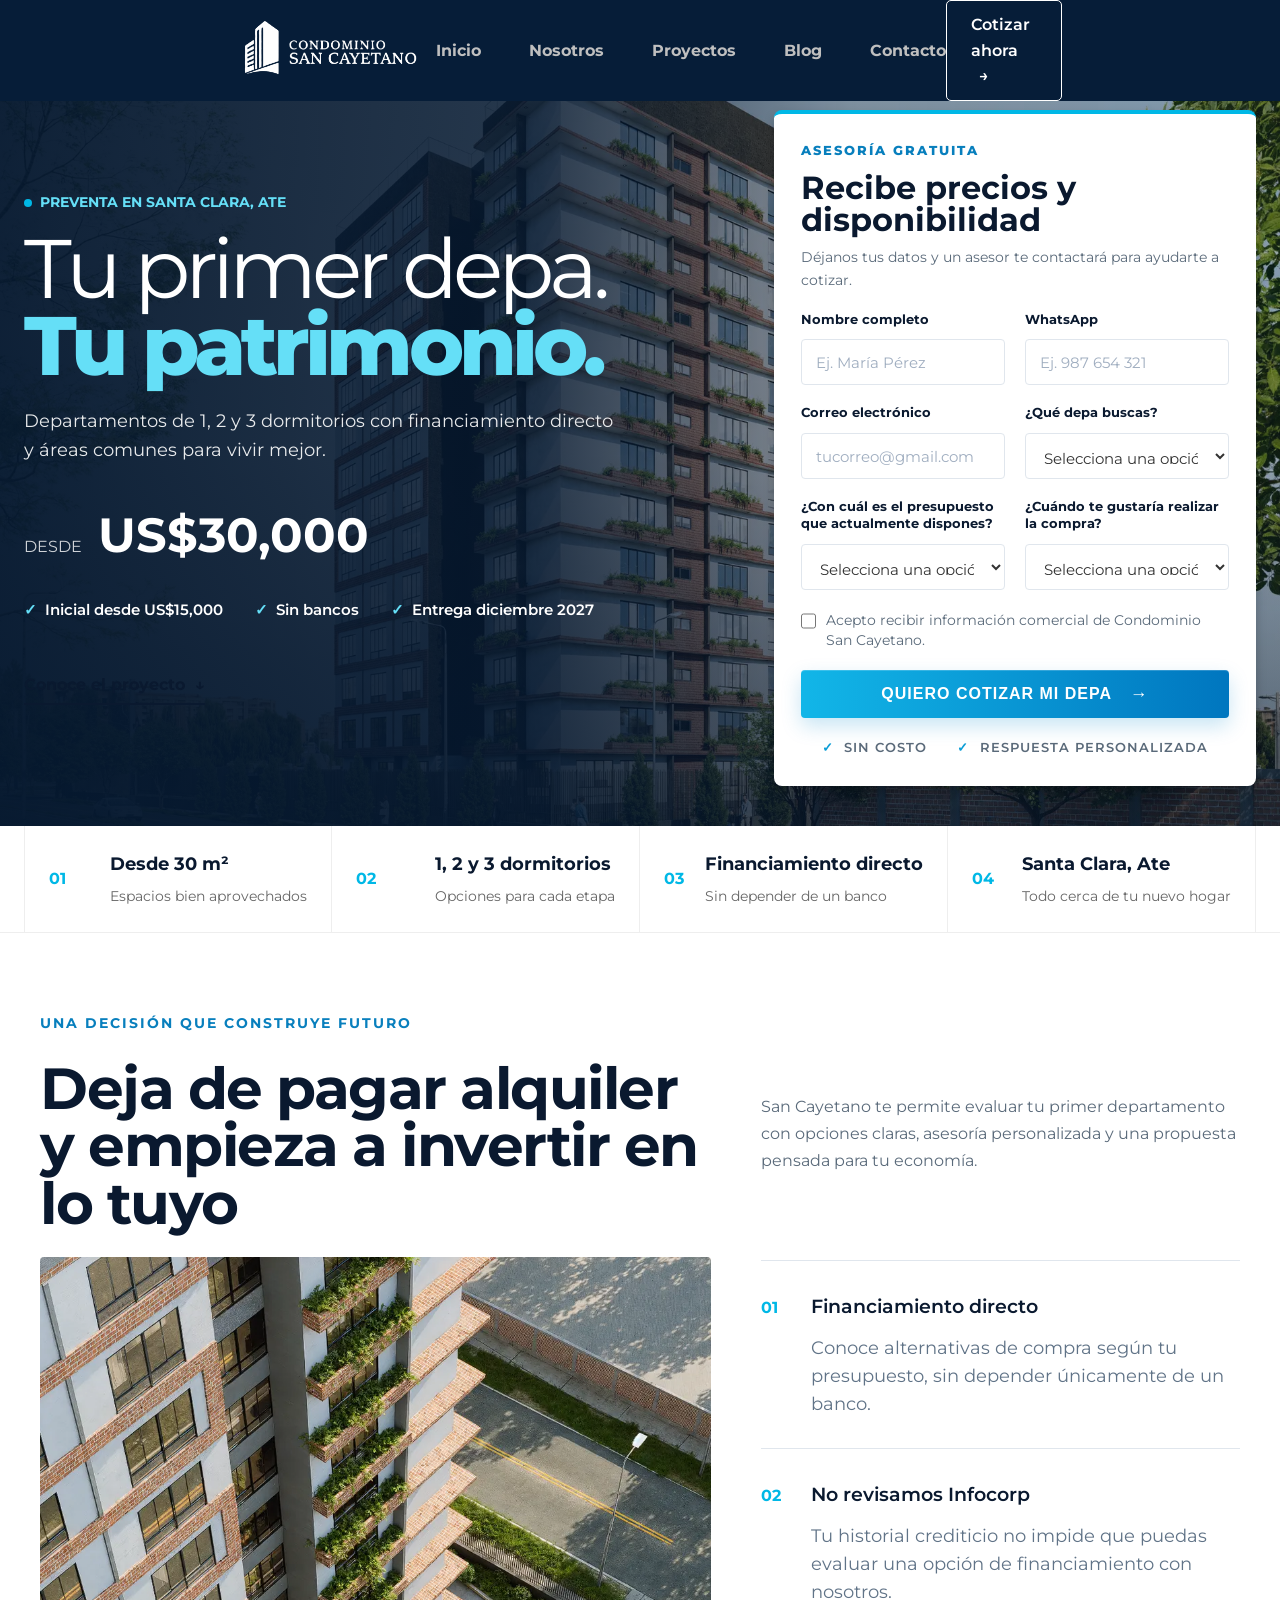
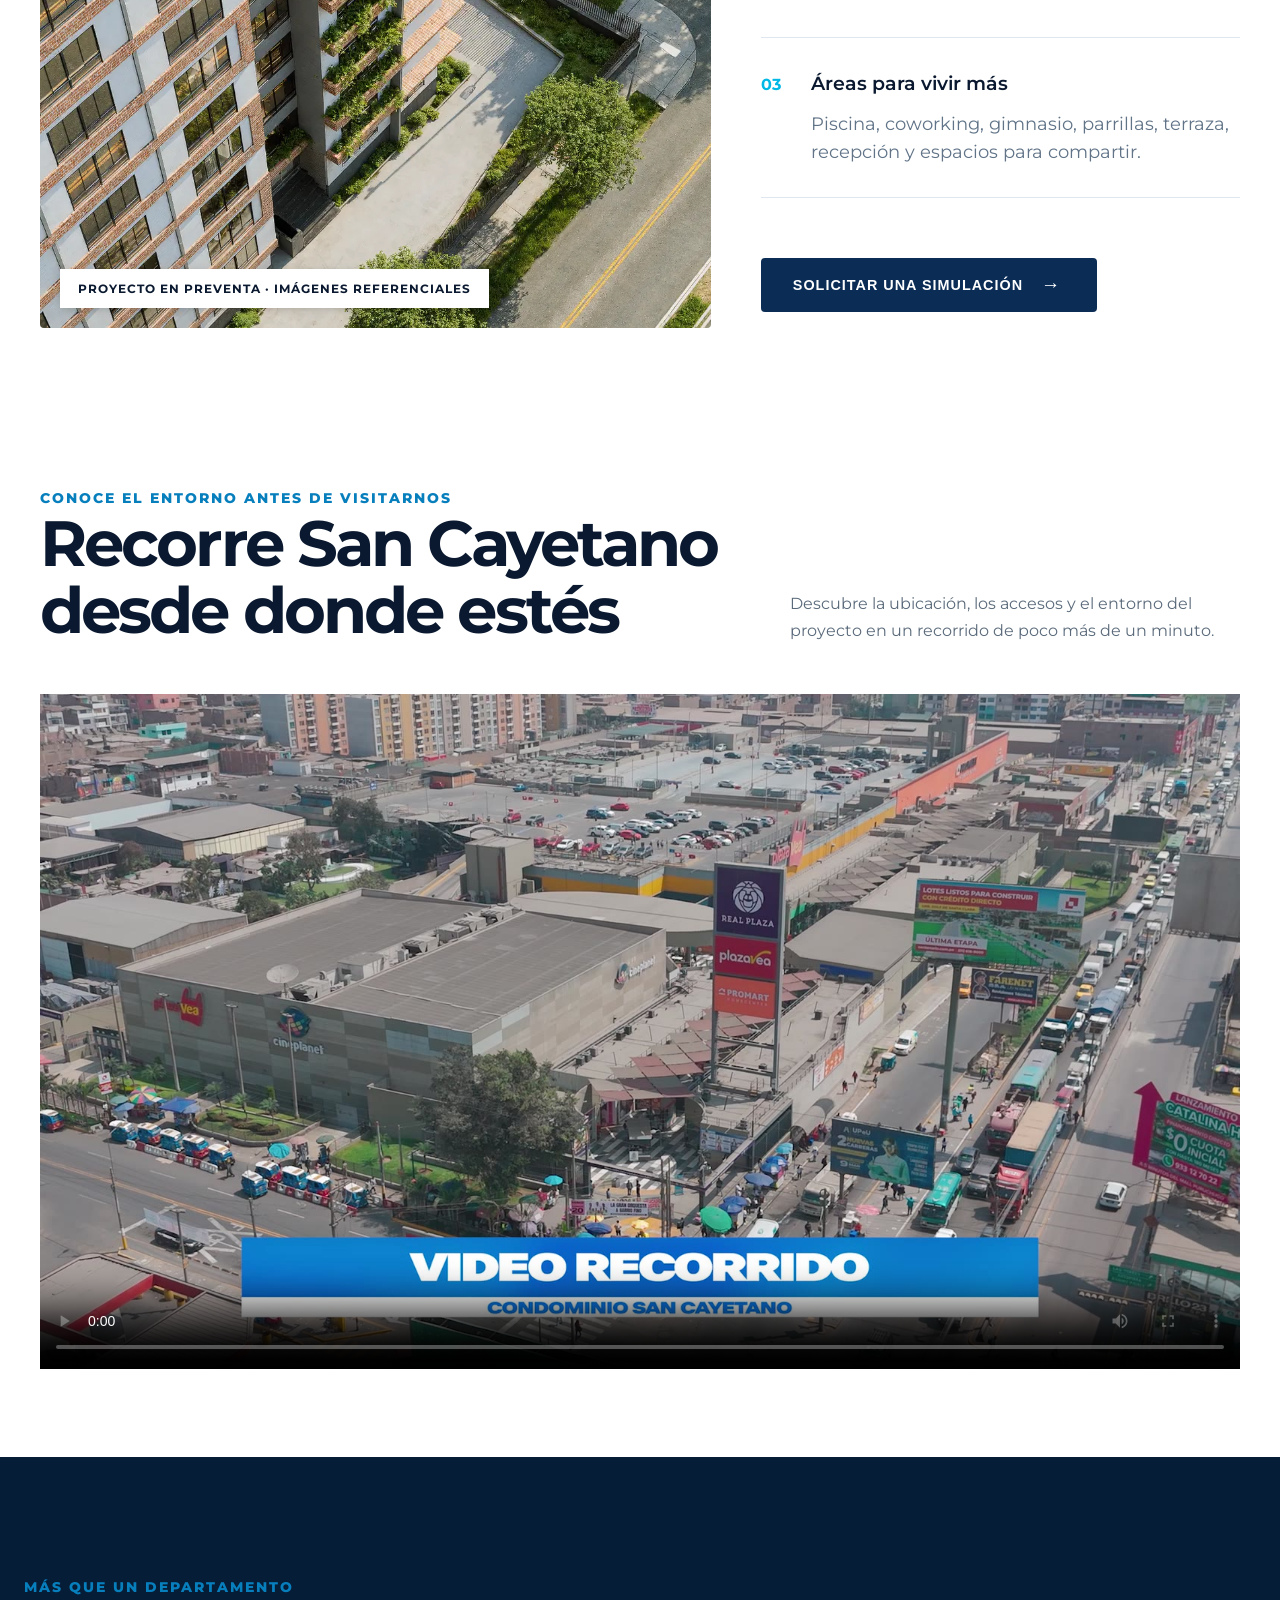
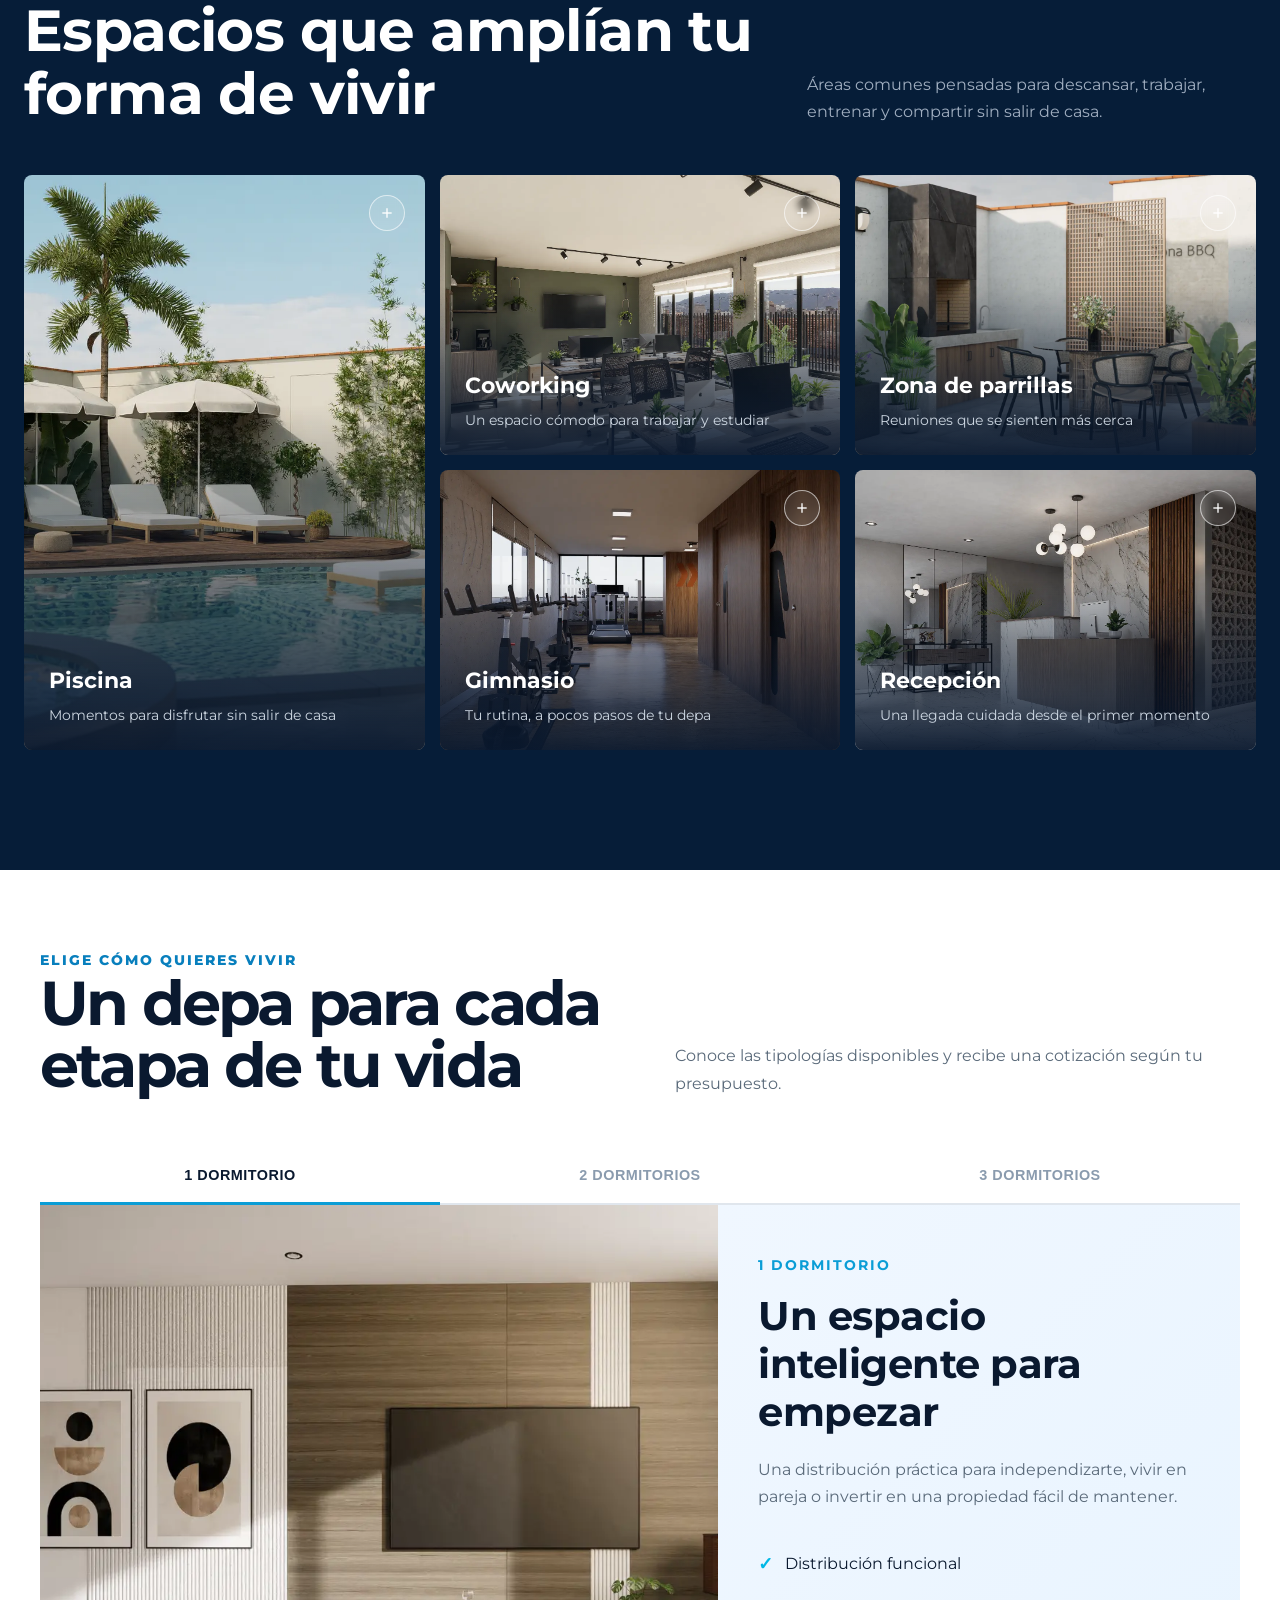
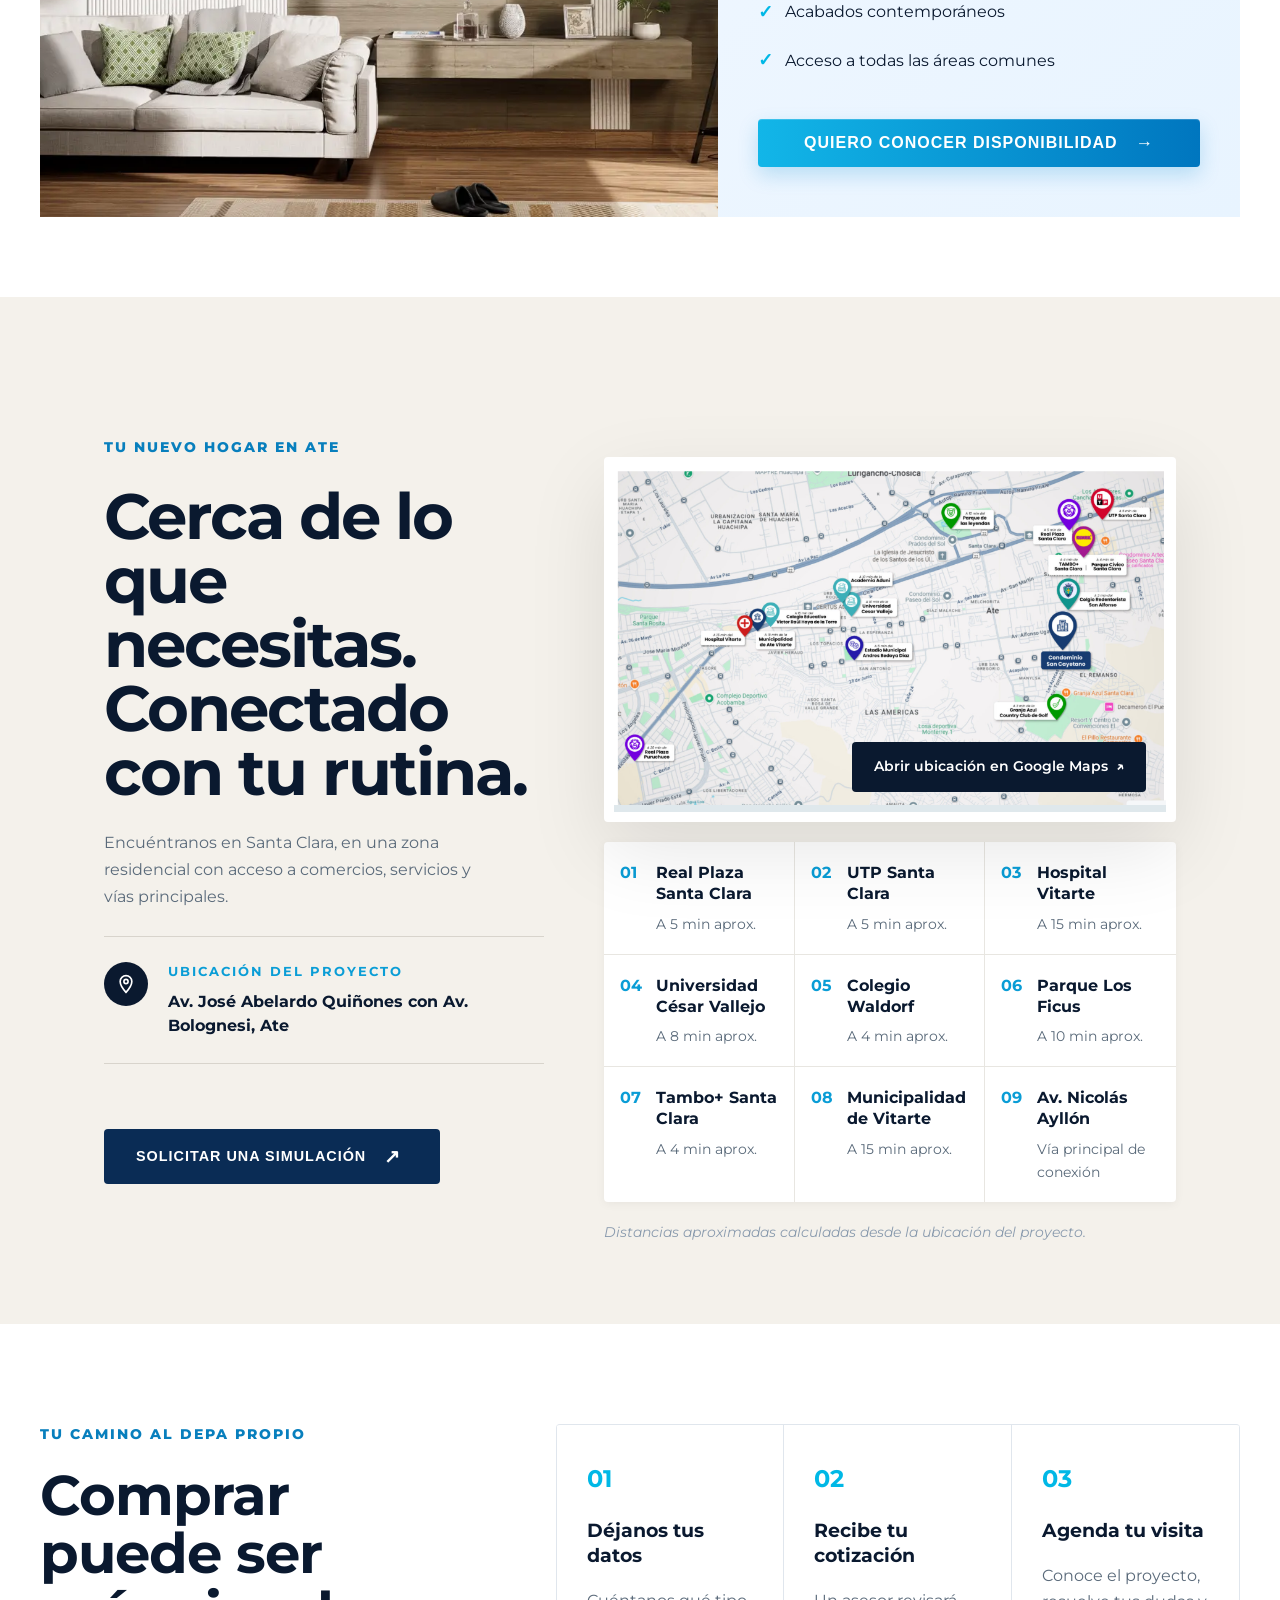
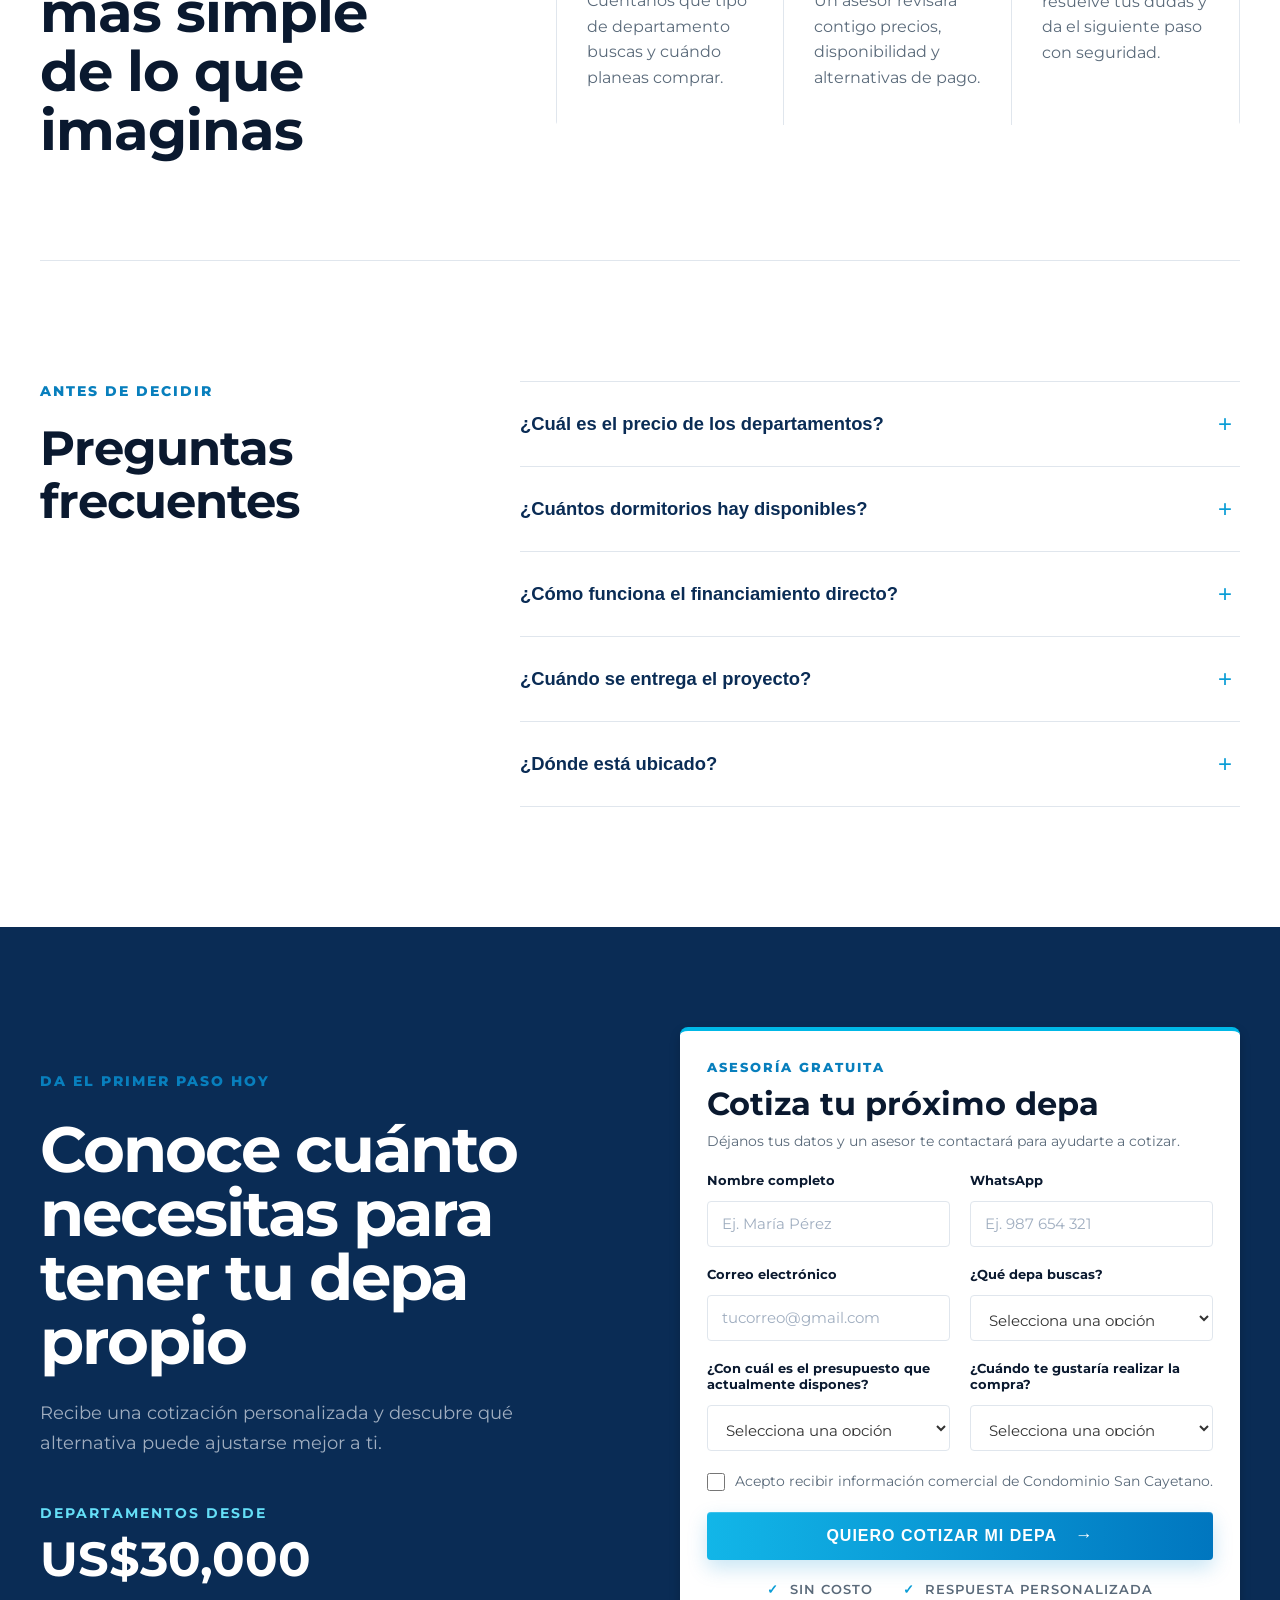
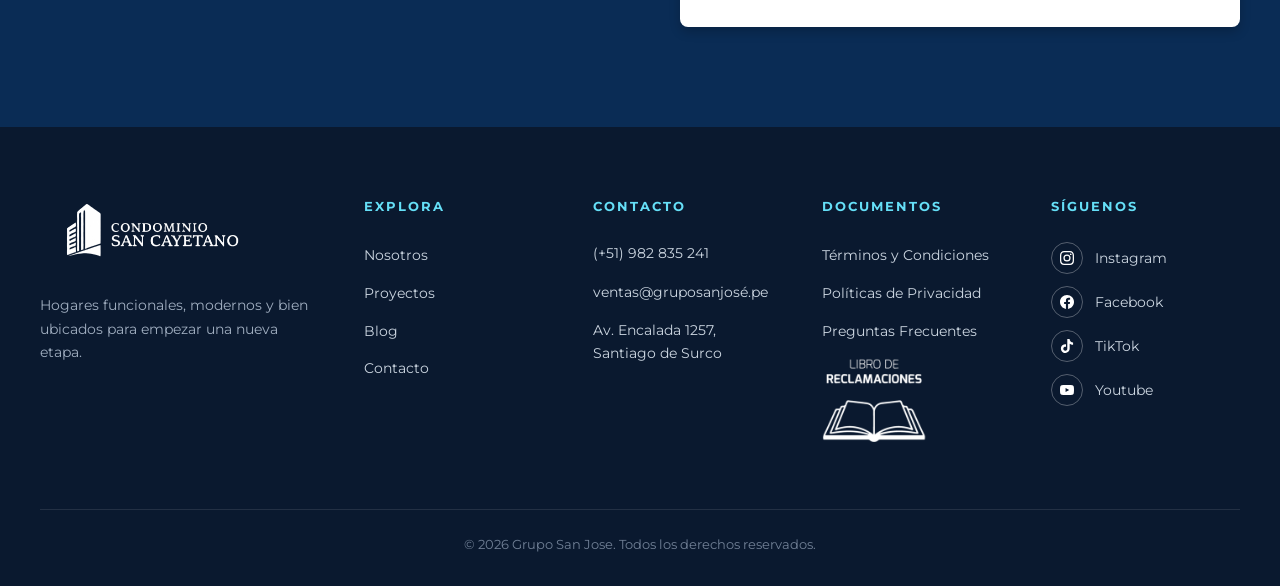
==== commit 303a8526: "feat: Se completo la pagina de Contacto" ====
--- a/index.html
+++ b/index.html
@@ -785,9 +785,9 @@
                         <li><a href="#faq">Preguntas Frecuentes</a></li>
                     </ul>
                 
-                    <div class="libro-reclamaciones">
+                    <a href="https://condominiosancayetano.com.pe/libro-de-reclamaciones/" target="_blank" class="libro-reclamaciones">
                         <img src="image/libro-de-reclamos.png" alt="Libro de reclamaciones">
-                    </div>
+                    </a>
                 </div>
 
 
--- a/style.css
+++ b/style.css
@@ -183,6 +183,39 @@
     max-width: 590px;
 }
 
+/* Botón */
+.btn-conocenos {
+    display: inline-flex;
+    align-items: center;
+    gap: 12px;
+    background-color: #0a9dd6;
+    color: #ffffff;
+    padding: 15px 26px;
+    border-radius: 4px;
+    text-decoration: none;
+    font-size: 0.9rem;
+    font-weight: 700;
+    letter-spacing: 1.5px;
+    text-transform: uppercase;
+    transition: all 0.3s ease;
+    align-self: flex-start;
+}
+
+.btn-conocenos:hover {
+    background-color: #0a5f8f;
+    transform: translateX(-2px);
+    box-shadow: 0 8px 20px rgba(10, 157, 214, 0.3);
+}
+
+.btn-conocenos span {
+    font-size: 1.2rem;
+    transition: transform 0.3s ease;
+}
+
+.btn-conocenos:hover span {
+    transform: translateX(3px);
+}
+
 .price {
     font-size: 3rem;
     font-weight: 700;
@@ -234,52 +267,158 @@
     transition: all 0.3s;
 }
 
-/* Form Card */
 .form-card {
-    background: white;
-    border-radius: 10px;
-    padding: 1.4rem;
-    box-shadow: 0 10px 40px rgba(0, 0, 0, 0.2);
-    min-width: 500px;
+    background: #ffffff;
+    border-radius: 8px;
+    padding: 2.5rem;
+    box-shadow: 0 10px 40px rgba(10, 25, 47, 0.08);
+    border-top: 4px solid #00b8e6;
+    width: 100%;
     max-width: 600px;
-    width: 100%;
-    margin-left: -9px;
 }
 
 .form-header {
-    margin-bottom: 1.5rem;
+    margin-bottom: 2rem;
 }
 
 .form-tag {
-    color: #087fbd;
-    font-size: 0.85rem;
-    font-weight: 800;
-    letter-spacing: 1px;
-    margin-bottom: 0.5rem;
+    color: #0a9dd6; /* Harmonizado con el cyan del sitio */
+    font-size: 0.8rem;
+    font-weight: 700;
+    letter-spacing: 1.5px;
+    text-transform: uppercase;
+    margin-bottom: 0.75rem;
+    display: block;
 }
 
 .form-header h2 {
     color: #0a192f;
-    font-size: 1.6rem;
-    margin-bottom: 0.5rem;
-    line-height: 1.1em;
-    font-weight: 700;
+    font-size: 1.8rem;
+    font-weight: 400; /* Peso ligero se ve más elegante en títulos de formularios */
+    line-height: 1.2;
+    margin-bottom: 0.75rem;
 }
 
 .form-header p {
-    color: #666;
-    font-size: 0.90rem;
-    line-height: 1.2em;
-}
-
-.form-group {
-    margin-bottom: 0.8rem;
-}
-
+    color: #5a6a7a;
+    font-size: 0.95rem;
+    line-height: 1.6; /* Mejor legibilidad */
+}
+
+/* Grid y Grupos */
 .form-row {
     display: grid;
     grid-template-columns: 1fr 1fr;
-    gap: 1rem;
+    gap: 1.25rem;
+    margin-bottom: 1.25rem;
+}
+
+.form-group {
+    display: flex;
+    flex-direction: column;
+    gap: 0.5rem; /* Espacio entre el label y el input */
+}
+
+.form-group.full-width {
+    grid-column: 1 / -1;
+}
+
+.form-group label {
+    color: #0a192f;
+    font-size: 0.9rem;
+    font-weight: 600;
+}
+
+/* Inputs, Selects y Textarea (Agregado para que se vean bien) */
+.form-group input,
+.form-group select,
+.form-group textarea {
+    width: 100%;
+    padding: 0.9rem 1rem;
+    border: 1px solid #e0e6ed;
+    border-radius: 4px;
+    font-size: 0.95rem;
+    color: #333;
+    background-color: #ffffff;
+    font-family: inherit;
+    transition: all 0.3s ease;
+}
+
+.form-group input:focus,
+.form-group select:focus,
+.form-group textarea:focus {
+    outline: none;
+    border-color: #0a9dd6;
+    box-shadow: 0 0 0 3px rgba(10, 157, 214, 0.1); /* Anillo de foco cyan suave */
+}
+
+.form-group input::placeholder,
+.form-group textarea::placeholder {
+    color: #a0aec0;
+}
+
+.form-group textarea {
+    resize: vertical;
+    min-height: 100px;
+}
+
+/* Checkbox */
+.checkbox-group {
+    display: flex;
+    align-items: flex-start;
+    gap: 0.75rem;
+    margin: 1.5rem 0 2rem;
+}
+
+.checkbox-group input[type="checkbox"] {
+    width: 18px;
+    height: 18px;
+    margin-top: 2px;
+    cursor: pointer;
+    accent-color: #0a9dd6; /* Color del check */
+}
+
+.checkbox-group label {
+    color: #5a6a7a;
+    font-size: 0.85rem;
+    line-height: 1.5;
+    cursor: pointer;
+}
+
+/* Botón de Envío */
+.btn-submit {
+    width: 100%;
+    background-color: #0aa3d6;
+    color: #ffffff;
+    border: none;
+    padding: 1rem;
+    border-radius: 4px;
+    font-size: 0.9rem;
+    font-weight: 700;
+    letter-spacing: 1px;
+    text-transform: uppercase;
+    cursor: pointer;
+    transition: all 0.3s ease;
+    display: flex;
+    align-items: center;
+    justify-content: center;
+    gap: 0.75rem;
+    box-shadow: 0 4px 12px rgba(10, 163, 214, 0.3);
+}
+
+.btn-submit:hover {
+    background-color: #088ab5;
+    transform: translateY(-2px);
+    box-shadow: 0 8px 20px rgba(10, 163, 214, 0.4);
+}
+
+.btn-submit .arrow {
+    font-size: 1.1rem;
+    transition: transform 0.3s ease;
+}
+
+.btn-submit:hover .arrow {
+    transform: translateX(4px);
 }
 
 label {
@@ -288,7 +427,7 @@
     font-weight: 700;
     margin-bottom: 0.2rem;
     font-size: 0.9rem;
-    line-height: 1.1em;
+    line-height: 1.3em;
 }
 
 input[type="text"],
@@ -509,7 +648,7 @@
     color: #5a6a7a;
     font-size: 1rem;
     line-height: 1.7;
-    margin-bottom: 92px;
+    margin-bottom: 66px;
 }
 
 .lista-beneficios {
@@ -1081,7 +1220,7 @@
     display: grid;
     grid-template-columns: 1fr 1.3fr;
     gap: 60px;
-    align-items: start;
+    align-items: center;
 }
 
 /* Columna Izquierda */
@@ -1576,7 +1715,7 @@
     background: #ffffff;
     border-radius: 8px;
     padding: 27px;
-    box-shadow: 0 20px 60px rgba(0, 0, 0, 0.3);
+    box-shadow: 0 5px 11px rgba(0, 0, 0, 0.2);
 }
 
 .form-header {
@@ -1625,7 +1764,7 @@
 
 .form-group label {
     color: #0a192f;
-    font-size: 0.9rem;
+    font-size: 0.8rem;
     font-weight: 700;
 }
 
@@ -1793,7 +1932,7 @@
 }
 
 .footer-col-title {
-    color: #0a9dd6;
+    color: #65dff7;
     font-size: 0.8rem;
     font-weight: 700;
     letter-spacing: 2px;
@@ -1899,6 +2038,1411 @@
     max-width: 100%;
 }
 
+/*======================= NOSOTROS =======================*/
+/* Barra de valores inferior */
+.hero-values {
+    position: absolute;
+    bottom: 60px;
+    right: 60px;
+    display: flex;
+    background-color: rgba(10, 25, 47, 0.9);
+    backdrop-filter: blur(10px);
+    border: 1px solid rgba(255, 255, 255, 0.1);
+    border-radius: 4px;
+    overflow: hidden;
+    z-index: 3;
+}
+
+.value-item {
+    display: flex;
+    align-items: center;
+    gap: 12px;
+    padding: 18px 28px;
+    border-right: 1px solid rgba(255, 255, 255, 0.1);
+    transition: background-color 0.3s;
+}
+
+.value-item:last-child {
+    border-right: none;
+}
+
+.value-item:hover {
+    background-color: rgba(10, 157, 214, 0.1);
+}
+
+.value-number {
+    color: #0a9dd6;
+    font-size: 0.9rem;
+    font-weight: 700;
+}
+
+.value-text {
+    color: #ffffff;
+    font-size: 0.9rem;
+    font-weight: 500;
+}
+
+/*======================= Feature de Nuestra manera de trabajar =========================*/
+.section-nosotros {
+    padding: 80px 0px;
+}
+
+.nosotros-grid {
+    display: grid;
+    grid-template-columns: 1fr 1.2fr;
+    gap: 60px;
+    align-items: start;
+}
+
+/* Columna Izquierda */
+.col-texto {
+    display: flex;
+    flex-direction: column;
+    gap: 25px;
+}
+
+.etiqueta {
+    color: #087fbd;
+    font-size: 0.85rem;
+    font-weight: 800;
+    letter-spacing: 2px;
+    text-transform: uppercase;
+}
+
+.titulo-nosotros {
+    color: #0a192f;
+    font-size: 3.8rem;
+    font-weight: 300;
+    line-height: 1.1;
+    letter-spacing: -1px;
+}
+
+.parrafo-destacado {
+    color: #0a192f;
+    font-size: 1.1rem;
+    font-weight: 700;
+    line-height: 1.6;
+}
+
+.parrafo-secundario {
+    color: #5a6a7a;
+    font-size: 1rem;
+    line-height: 1.7;
+}
+
+.btn-conoce {
+    display: inline-flex;
+    align-items: center;
+    gap: 10px;
+    color: #0a192f;
+    text-decoration: none;
+    font-size: 1rem;
+    font-weight: 700;
+    padding-bottom: 5px;
+    border-bottom: 2px solid #0a192f;
+    transition: all 0.3s;
+    align-self: flex-start;
+    margin-top: 10px;
+}
+
+.btn-conoce:hover {
+    color: #0a9dd6;
+    border-bottom-color: #0a9dd6;
+}
+
+.btn-conoce .arrow {
+    font-size: 1.2rem;
+    transition: transform 0.3s;
+}
+
+.btn-conoce:hover .arrow {
+    transform: translateX(5px);
+}
+
+/* Columna Derecha - Carrusel */
+.col-carrusel {
+    position: relative;
+    border-radius: 8px;
+    overflow: hidden;
+    box-shadow: 0 10px 40px rgba(0, 0, 0, 0.1);
+}
+
+.carrusel-container {
+    position: relative;
+    width: 100%;
+    aspect-ratio: 3/3;
+    overflow: hidden;
+}
+
+.carrusel-slide {
+    position: absolute;
+    top: 0;
+    left: 0;
+    width: 100%;
+    height: 100%;
+    opacity: 0;
+    transition: opacity 0.6s ease;
+}
+
+.carrusel-slide.active {
+    opacity: 1;
+}
+
+.carrusel-slide img {
+    width: 100%;
+    height: 100%;
+    object-fit: cover;
+    display: block;
+}
+
+/* Badge de contador */
+.carrusel-badge {
+    position: absolute;
+    top: 20px;
+    right: 20px;
+    background-color: rgba(10, 25, 47, 0.85);
+    color: #ffffff;
+    padding: 6px 14px;
+    border-radius: 20px;
+    font-size: 0.75rem;
+    font-weight: 600;
+    z-index: 10;
+    backdrop-filter: blur(4px);
+}
+
+/* Flechas de navegación */
+.carrusel-arrow {
+    position: absolute;
+    top: 40%;
+    width: 48px;
+    height: 48px;
+    border-radius: 50%;
+    border: none;
+    cursor: pointer;
+    display: flex;
+    align-items: center;
+    justify-content: center;
+    z-index: 10;
+    transition: all 0.3s;
+    font-size: 1.2rem;
+    color: #ffffff;
+}
+
+.carrusel-arrow.prev {
+    left: -50px;
+    background-color: rgba(10, 25, 47, 0.85);
+}
+
+.carrusel-arrow.next {
+    background-color: rgba(10, 25, 47, 0.85);
+}
+
+.carrusel-arrow:hover {
+    transform: translateY(-50%) scale(1.1);
+}
+
+.carrusel-arrow.prev:hover {
+    background-color: #00b8e6;
+}
+
+.carrusel-arrow.next:hover {
+    background-color: #00b8e6;
+}
+
+/* Indicadores (dots) */
+.carrusel-dots {
+    position: absolute;
+    bottom: 115px;
+    left: 50%;
+    transform: translateX(-50%);
+    display: flex;
+    gap: 8px;
+    z-index: 10;
+}
+
+.dot {
+    width: 8px;
+    height: 8px;
+    border-radius: 50%;
+    background-color: rgba(255, 255, 255, 0.5);
+    cursor: pointer;
+    transition: all 0.3s;
+    border: none;
+    padding: 0;
+}
+
+.dot.active {
+    background-color: #ffffff;
+    width: 24px;
+    border-radius: 4px;
+}
+
+/* Barra de información inferior */
+.carrusel-info {
+    position: absolute;
+    bottom: 20px;
+    left: 30px;
+    right: 30px;
+    background-color: #ffffff;
+    padding: 20px 25px;
+    display: flex;
+    justify-content: space-between;
+    align-items: center;
+    z-index: 10;
+}
+
+.carrusel-info-titulo {
+    color: #0a192f;
+    font-size: 1rem;
+    font-weight: 700;
+}
+
+.carrusel-info-subtitulo {
+    color: #5a6a7a;
+    font-size: 0.9rem;
+}
+
+/*========================= Features de Conoce nuestro equipo ===========================*/
+.section-equipo {
+    padding: 80px 0px;
+    background: #06192f;
+}
+
+/* Header */
+.equipo-header {
+    display: grid;
+    grid-template-columns: 1fr 1fr;
+    gap: 40px;
+    align-items: start;
+    margin-bottom: 50px;
+}
+
+.etiqueta-people {
+    color: #65dff7;
+    font-size: 0.85rem;
+    font-weight: 800;
+    letter-spacing: 2px;
+    text-transform: uppercase;
+}
+
+.titulo-equipo {
+    color: #ffffff;
+    font-size: 3.7rem;
+    font-weight: 500;
+    line-height: 1.15;
+    letter-spacing: -0.5px;
+    margin-top: 12px;
+}
+
+.descripcion-equipo {
+    color: #cbd5e0;
+    font-size: 1rem;
+    line-height: 1.7;
+    padding-top: 50px;
+}
+
+.nota-referencia {
+    color: #718096;
+    font-size: 0.8rem;
+    margin-top: 15px;
+    font-style: italic;
+}
+
+/* ==========================================
+   CARRUSEL 1: PROYECTOS (Nuestra manera de trabajar)
+   ========================================== */
+.carrusel-container {
+    position: relative;
+    width: 100%;
+    aspect-ratio: 4/5;
+    /* O 16/10 según prefieras */
+    overflow: hidden;
+    border-radius: 8px;
+    box-shadow: 0 10px 40px rgba(0, 0, 0, 0.1);
+}
+
+.carrusel-slide-proj {
+    position: absolute;
+    top: 0;
+    left: 0;
+    width: 100%;
+    height: 100%;
+    opacity: 0;
+    visibility: hidden;
+    transition: opacity 0.6s ease, visibility 0.6s ease;
+    z-index: 1;
+}
+
+.carrusel-slide-proj.active {
+    opacity: 1;
+    visibility: visible;
+    z-index: 2;
+}
+
+.carrusel-slide-proj img {
+    width: 100%;
+    height: 100%;
+    object-fit: cover;
+    display: block;
+}
+
+/* Flechas del carrusel de proyectos */
+.carrusel-container .carrusel-arrow {
+    position: absolute;
+    top: 50%;
+    transform: translateY(-50%);
+    width: 48px;
+    height: 48px;
+    border-radius: 50%;
+    border: none;
+    background-color: rgba(10, 25, 47, 0.85);
+    color: #ffffff;
+    cursor: pointer;
+    display: flex;
+    align-items: center;
+    justify-content: center;
+    font-size: 1.2rem;
+    transition: all 0.3s;
+    z-index: 10;
+    backdrop-filter: blur(4px);
+}
+
+.carrusel-container .carrusel-arrow.prev {
+    left: 20px;
+}
+
+.carrusel-container .carrusel-arrow.next {
+    right: 20px;
+    background-color: rgba(10, 25, 47, 0.85);
+}
+
+.carrusel-container .carrusel-arrow:hover {
+    transform: translateY(-50%) scale(1.1);
+}
+
+.carrusel-container .carrusel-arrow.next:hover {
+    background-color: #00b8e6;
+}
+
+/* Dots del carrusel de proyectos */
+.dots-proyectos {
+    position: absolute;
+    bottom: 120px;
+    left: 50%;
+    transform: translateX(-50%);
+    display: flex;
+    gap: 8px;
+    z-index: 10;
+}
+
+.dot {
+    width: 8px;
+    height: 8px;
+    border-radius: 50%;
+    background-color: rgba(255, 255, 255, 0.5);
+    cursor: pointer;
+    transition: all 0.3s;
+    border: none;
+    padding: 0;
+}
+
+.dot.active {
+    background-color: #ffffff;
+    width: 24px;
+    border-radius: 4px;
+}
+
+/* Info inferior del carrusel de proyectos */
+.carrusel-info {
+    position: absolute;
+    bottom: 25px;
+    left: 40px;
+    right: 40px;
+    background-color: #ffffff;
+    padding: 14px 25px;
+    display: flex;
+    flex-direction: row;
+    gap: 5px;
+    z-index: 10;
+}
+
+.carrusel-info-titulo {
+    color: #0a192f;
+    font-size: 1rem;
+    font-weight: 700;
+}
+
+.carrusel-info-subtitulo {
+    color: #5a6a7a;
+    font-size: 0.9rem;
+}
+
+
+/* ==========================================
+   CARRUSEL 2: EQUIPO COMERCIAL
+   ========================================== */
+.carrusel-equipo {
+    display: grid;
+    grid-template-columns: 1fr 1fr;
+    background-color: #0d2240;
+    border-radius: 8px;
+    overflow: hidden;
+    box-shadow: 0 10px 40px rgba(0, 0, 0, 0.3);
+}
+
+.carrusel-imagen {
+    position: relative;
+    aspect-ratio: 4/5;
+    overflow: hidden;
+}
+
+.carrusel-slide-eq {
+    position: absolute;
+    top: 0;
+    left: 0;
+    width: 100%;
+    height: 100%;
+    opacity: 0;
+    visibility: hidden;
+    transition: opacity 0.6s ease, visibility 0.6s ease;
+    z-index: 1;
+}
+
+.carrusel-slide-eq.active {
+    opacity: 1;
+    visibility: visible;
+    z-index: 2;
+}
+
+.carrusel-imagen img {
+    width: 100%;
+    height: 100%;
+    object-fit: cover;
+    display: block;
+}
+
+/* Badge contador (compartido o específico) */
+.carrusel-badge {
+    position: absolute;
+    top: 20px;
+    right: 20px;
+    background-color: rgba(10, 25, 47, 0.85);
+    color: #ffffff;
+    padding: 8px 16px;
+    border-radius: 20px;
+    font-size: 0.85rem;
+    font-weight: 600;
+    z-index: 10;
+    backdrop-filter: blur(4px);
+}
+
+/* Flechas de navegación del equipo */
+.carrusel-arrows {
+    position: absolute;
+    bottom: 60px;
+    right: 65px;
+    display: flex;
+    gap: 10px;
+    z-index: 10;
+}
+
+.carrusel-arrows .carrusel-arrow {
+    width: 40px;
+    height: 40px;
+    border-radius: 50%;
+    border: none;
+    background-color: rgba(10, 25, 47, 0.85);
+    color: #ffffff;
+    cursor: pointer;
+    display: flex;
+    align-items: center;
+    justify-content: center;
+    font-size: 1rem;
+    transition: all 0.3s;
+    backdrop-filter: blur(4px);
+}
+
+.carrusel-arrows .carrusel-arrow:hover {
+    background-color: #0a9dd6;
+    transform: scale(1.1);
+}
+
+/* Panel de información del equipo */
+.carrusel-info-panel {
+    padding: 60px 50px;
+    display: flex;
+    flex-direction: column;
+    justify-content: center;
+}
+
+.info-etiqueta {
+    color: #65dff7;
+    font-size: 0.8rem;
+    font-weight: 700;
+    letter-spacing: 2px;
+    text-transform: uppercase;
+    margin-bottom: 20px;
+}
+
+.info-nombre {
+    color: #ffffff;
+    font-size: 3rem;
+    font-weight: 300;
+    line-height: 1.1;
+    margin-bottom: 15px;
+    letter-spacing: -0.5px;
+}
+
+.info-cargo {
+    color: #65dff7;
+    font-size: 1.1rem;
+    font-weight: 700;
+    margin-bottom: 5px;
+}
+
+.info-subcargo {
+    color: #a0aec0;
+    font-size: 0.95rem;
+    margin-bottom: 25px;
+}
+
+.info-descripcion {
+    color: #cbd5e0;
+    font-size: 1rem;
+    line-height: 1.7;
+    margin-bottom: 35px;
+}
+
+.info-contacto {
+    display: flex;
+    flex-direction: column;
+    gap: 15px;
+    padding-top: 15px;
+    border-top: 1px solid rgba(255, 255, 255, 0.1);
+}
+
+.contacto-item {
+    display: flex;
+    align-items: baseline;
+    padding-bottom: 15px;
+    border-bottom: 1px solid rgba(255, 255, 255, 0.1);
+}
+
+.contacto-label {
+    color: #65dff7;
+    font-size: 0.75rem;
+    font-weight: 700;
+    letter-spacing: 1.5px;
+    text-transform: uppercase;
+    min-width: 100px;
+}
+
+.contacto-valor {
+    color: #ffffff;
+    font-size: 0.95rem;
+}
+
+/*======================= Feature Mision y Vision ===========================*/
+.section-mision-vision {
+    padding: 100px 0px;
+    background: #061d38;
+}
+
+.mv-grid {
+    display: grid;
+    grid-template-columns: 1fr 1fr;
+    gap: 80px;
+    position: relative;
+}
+
+/* Línea divisoria vertical */
+.mv-grid::before {
+    content: '';
+    position: absolute;
+    top: -30px;
+    bottom: -13px;
+    left: 50%;
+    width: 1px;
+    background-color: rgba(255, 255, 255, 0.1);
+    transform: translateX(-50%);
+}
+
+.mv-item {
+    display: flex;
+    flex-direction: column;
+    gap: 60px;
+}
+
+.mv-label {
+    color: #65dff7;
+    font-size: 0.75rem;
+    font-weight: 700;
+    letter-spacing: 2px;
+    text-transform: uppercase;
+}
+
+.mv-titulo {
+    color: #ffffff;
+    font-size: 3.3rem;
+    font-weight: 500;
+    line-height: 1.1;
+    letter-spacing: -0.9px;
+}
+
+.mv-descripcion {
+    color: #a0aec0;
+    font-size: 1.2rem;
+    line-height: 1.8;
+    max-width: 90%;
+}
+
+/*=============== Feature Guia de decision =====================*/
+.section-principios {
+    padding: 80px 0px;
+}
+
+/* Header */
+.principios-header {
+    display: grid;
+    grid-template-columns: 1fr 1fr;
+    gap: 60px;
+    align-items: end;
+    margin-bottom: 60px;
+}
+
+.etiqueta-principios {
+    color: #087fbd;
+    font-size: 0.85rem;
+    font-weight: 800;
+    letter-spacing: 2px;
+    text-transform: uppercase;
+    margin-bottom: 20px;
+}
+
+.titulo-principios {
+    color: #0a192f;
+    font-size: 3.5rem;
+    font-weight: 700;
+    line-height: 1.1;
+    letter-spacing: -1px;
+    min-width: 670px;
+    width: 100%;
+}
+
+.descripcion-principios {
+    color: #5a6a7a;
+    font-size: 1.05rem;
+    line-height: 1.7;
+    padding-top: 50px;
+}
+
+/* Grid de principios */
+.principios-grid {
+    display: grid;
+    grid-template-columns: repeat(3, 1fr);
+    border-top: 1px solid #e0e6ed;
+    border-radius: 4px;
+    overflow: hidden;
+}
+
+.principio-item {
+    padding: 40px 30px;
+    border-right: 1px solid #e0e6ed;
+    display: flex;
+    flex-direction: column;
+    gap: 90px;
+}
+
+.principio-item:nth-child(1) {
+    border-left: 1px solid #e0e6ed;
+}
+
+.principio-item:last-child {
+    border-right: 1px solid #e0e6ed;
+}
+
+.principio-numero {
+    color: #0a9dd6;
+    font-size: 1rem;
+    font-weight: 700;
+    margin-bottom: 10px;
+}
+
+.principio-titulo {
+    color: #0a192f;
+    font-size: 1.5rem;
+    font-weight: 400;
+    line-height: 1.3;
+    margin-bottom: 20px;
+}
+
+.principio-descripcion {
+    color: #5a6a7a;
+    font-size: 0.95rem;
+    line-height: 1.7;
+}
+
+/*=================== Feature El siguiente Paso ====================*/
+.section-cta {
+    position: relative;
+    width: 100%;
+    min-height: 600px;
+    display: flex;
+    align-items: center;
+    overflow: hidden;
+}
+
+/* Imagen de fondo */
+.cta-background {
+    position: absolute;
+    top: 0;
+    left: 0;
+    width: 100%;
+    height: 100%;
+    object-fit: cover;
+    z-index: 1;
+}
+
+/* Overlay gradiente: oscuro a la izquierda, transparente a la derecha */
+.cta-shade {
+    position: absolute;
+    top: 0;
+    left: 0;
+    width: 100%;
+    height: 100%;
+    background: linear-gradient(90deg,
+            rgba(10, 25, 47, 0.95) 0%,
+            rgba(10, 25, 47, 0.85) 30%,
+            rgba(10, 25, 47, 0.5) 60%,
+            rgba(10, 25, 47, 0.1) 100%);
+    z-index: 2;
+}
+
+/* Contenido */
+.cta-content {
+    position: relative;
+    z-index: 3;
+    max-width: 1200px;
+    margin: 0 auto;
+    padding: 80px 40px;
+    width: 100%;
+}
+
+.cta-inner {
+    max-width: 850px;
+    display: flex;
+    flex-direction: column;
+    gap: 25px;
+}
+
+.cta-etiqueta {
+    color: #65dff7;
+    font-size: 0.85rem;
+    font-weight: 700;
+    letter-spacing: 2px;
+    text-transform: uppercase;
+}
+
+.cta-titulo {
+    color: #ffffff;
+    font-size: 4.3rem;
+    font-weight: 400;
+    line-height: 1;
+    letter-spacing: -1.8px;
+    max-width: 830px;
+    width: 100%;
+}
+
+.cta-btn {
+    display: inline-flex;
+    align-items: center;
+    gap: 12px;
+    background-color: #0aa3d6;
+    color: #ffffff;
+    padding: 15px 35px;
+    border: none;
+    border-radius: 4px;
+    font-size: 1rem;
+    font-weight: 700;
+    letter-spacing: 1.5px;
+    text-transform: uppercase;
+    cursor: pointer;
+    max-width: 380px;
+    width: 100%;
+    text-decoration: none;
+    transition: all 0.3s ease;
+    box-shadow: 0 4px 12px rgba(10, 163, 214, 0.3);
+}
+
+.cta-btn:hover {
+    background-color: #088ab5;
+    transform: translateY(-2px);
+    box-shadow: 0 6px 16px rgba(10, 163, 214, 0.4);
+}
+
+.cta-btn .arrow {
+    font-size: 1.2rem;
+    transition: transform 0.3s;
+}
+
+.cta-btn:hover .arrow {
+    transform: translateX(5px);
+}
+
+
+/*====================== BLOG ========================*/
+.section-blog-header {
+    background-color: #f2efe9;
+    padding: 150px 0px;
+}
+
+.blog-header-grid {
+    display: grid;
+    grid-template-columns: 1.2fr 1fr;
+    gap: 60px;
+    align-items: end;
+}
+
+.blog-header-left {
+    display: flex;
+    flex-direction: column;
+    gap: 20px;
+}
+
+.etiqueta-blog {
+    color: #087fbd;
+    font-size: 0.85rem;
+    font-weight: 800;
+    letter-spacing: 2px;
+    text-transform: uppercase;
+}
+
+.titulo-blog {
+    color: #0a192f;
+    font-size: 4.7rem;
+    font-weight: 400;
+    line-height: 1;
+    letter-spacing: -1.5px;
+}
+
+.blog-header-right {
+    padding-bottom: 10px;
+}
+
+.descripcion-blog {
+    color: #5a6a7a;
+    font-size: 1.05rem;
+    line-height: 1.7;
+}
+
+/*==================== Feature de Guia de Compra ===================*/
+.blog-card {
+    margin-top: 70px;
+    background-color: #ffffff;
+    border-radius: 4px;
+    overflow: hidden;
+    box-shadow: 0 4px 20px rgba(0, 0, 0, 0.08);
+    display: grid;
+    grid-template-columns: 1.2fr 1fr;
+}
+
+/* Imagen */
+.blog-card-imagen {
+    width: 100%;
+    height: 100%;
+    min-height: 600px;
+    overflow: hidden;
+}
+
+.blog-card-imagen img {
+    width: 100%;
+    height: 100%;
+    object-fit: cover;
+    display: block;
+    transition: transform 0.5s ease;
+}
+
+.blog-card:hover .blog-card-imagen img {
+    transform: scale(1.03);
+}
+
+/* Contenido */
+.blog-card-contenido {
+    padding: 60px 50px;
+    display: flex;
+    flex-direction: column;
+    justify-content: center;
+    gap: 25px;
+}
+
+.blog-card-etiqueta {
+    color: #087fbd;
+    font-size: 0.75rem;
+    font-weight: 800;
+    letter-spacing: 1px;
+    text-transform: uppercase;
+}
+
+.blog-card-titulo {
+    color: #0a192f;
+    font-size: 3.4rem;
+    font-weight: 400;
+    line-height: 1;
+    letter-spacing: -0.5px;
+}
+
+.blog-card-descripcion {
+    color: #5a6a7a;
+    font-size: 1rem;
+    line-height: 1.7;
+}
+
+.btn-asesoria {
+    display: inline-flex;
+    align-items: center;
+    gap: 12px;
+    background-color: #0a2c55;
+    color: #ffffff;
+    padding: 18px 32px;
+    border: none;
+    border-radius: 4px;
+    font-size: 0.85rem;
+    font-weight: 700;
+    letter-spacing: 1.5px;
+    text-transform: uppercase;
+    cursor: pointer;
+    text-decoration: none;
+    transition: all 0.3s ease;
+    align-self: flex-start;
+    margin-top: 10px;
+}
+
+.btn-asesoria:hover {
+    background-color: #253c6c;
+    transform: translateY(-2px);
+    box-shadow: 0 6px 16px rgba(9, 50, 112, 0.3);
+}
+
+.btn-asesoria .arrow {
+    font-size: 1.1rem;
+    transition: transform 0.3s ease;
+}
+
+.btn-asesoria:hover .arrow {
+    transform: translateX(4px);
+}
+
+/*=================== Feature Ultimos articulos ====================*/
+.section-articulos {
+    padding: 80px 0px;
+    background-color: #f2efe9;
+}
+
+/* Header de la sección */
+.articulos-header {
+    display: flex;
+    justify-content: space-between;
+    align-items: flex-end;
+    margin-bottom: 25px;
+    flex-wrap: wrap;
+    gap: 20px;
+}
+
+.titulo-articulos {
+    color: #0a192f;
+    font-size: 3.1rem;
+    font-weight: 400;
+    line-height: 1.1;
+    letter-spacing: -1px;
+}
+
+.categorias {
+    color: #5a6a7a;
+    font-size: 0.95rem;
+    padding-bottom: 8px;
+}
+
+/* Línea separadora */
+.articulos-divider {
+    width: 100%;
+    height: 1px;
+    background-color: #d8d4cc;
+    margin-bottom: 50px;
+}
+
+/* Grid de artículos */
+.articulos-grid {
+    display: grid;
+    grid-template-columns: repeat(3, 1fr);
+    gap: 25px;
+}
+
+/* Tarjeta de artículo */
+.articulo-card {
+    background-color: #ffffff;
+    border-radius: 4px;
+    overflow: hidden;
+    box-shadow: 0 2px 12px rgba(0, 0, 0, 0.05);
+    display: flex;
+    flex-direction: column;
+    transition: transform 0.3s ease, box-shadow 0.3s ease;
+}
+
+.articulo-card:hover {
+    transform: translateY(-5px);
+    box-shadow: 0 8px 24px rgba(0, 0, 0, 0.1);
+}
+
+/* Imagen con badge */
+.articulo-imagen {
+    position: relative;
+    width: 100%;
+    aspect-ratio: 16/10;
+    overflow: hidden;
+}
+
+.articulo-imagen img {
+    width: 100%;
+    height: 100%;
+    object-fit: cover;
+    display: block;
+    transition: transform 0.5s ease;
+}
+
+.articulo-card:hover .articulo-imagen img {
+    transform: scale(1.05);
+}
+
+/* Badge numerado */
+.articulo-badge {
+    position: absolute;
+    top: 20px;
+    right: 20px;
+    width: 35px;
+    height: 35px;
+    padding: 20px;
+    background-color: #0a192f;
+    color: #ffffff;
+    border-radius: 50%;
+    display: flex;
+    align-items: center;
+    justify-content: center;
+    font-size: 0.70rem;
+    font-weight: 600;
+    z-index: 2;
+}
+
+/* Contenido de la tarjeta */
+.articulo-contenido {
+    padding: 30px 28px 35px;
+    display: flex;
+    flex-direction: column;
+    gap: 15px;
+    flex: 1;
+}
+
+.articulo-etiqueta {
+    color: #087fbd;
+    font-size: 0.70rem;
+    font-weight: 800;
+    letter-spacing: 1.2px;
+    text-transform: uppercase;
+}
+
+.articulo-titulo {
+    color: #0a192f;
+    font-size: 1.4rem;
+    font-weight: 400;
+    line-height: 1.1;
+    letter-spacing: -0.3px;
+}
+
+.articulo-descripcion {
+    color: #5a6a7a;
+    font-size: 0.95rem;
+    line-height: 1.6;
+    flex: 1;
+}
+
+/* Link de asesor */
+.articulo-link {
+    display: inline-flex;
+    align-items: center;
+    gap: 8px;
+    color: #0a192f;
+    text-decoration: none;
+    font-size: 0.9rem;
+    font-weight: 700;
+    padding-bottom: 10px;
+    border-bottom: 1px solid #e8e6e1;
+    transition: color 0.3s;
+    align-self: flex-start;
+}
+
+.articulo-link:hover {
+    color: #0a9dd6;
+}
+
+.articulo-link .arrow {
+    font-size: 0.9rem;
+    transition: transform 0.3s;
+}
+
+.articulo-link:hover .arrow {
+    transform: translate(3px, -3px);
+}
+
+/*============== Feature de Información a la acción ==================*/
+
+.section-cta-info {
+    background-color: #0a2c55;
+    padding: 80px 0px;
+}
+
+.cta-info-container {
+    display: grid;
+    grid-template-columns: 1fr 1fr;
+    gap: 60px;
+    align-items: center;
+}
+
+/* Columna Izquierda */
+.cta-info-left {
+    display: flex;
+    flex-direction: column;
+    gap: 20px;
+}
+
+.etiqueta-accion {
+    color: #65dff7;
+    font-size: 0.85rem;
+    font-weight: 800;
+    letter-spacing: 2px;
+    text-transform: uppercase;
+}
+
+.titulo-cta {
+    color: #ffffff;
+    font-size: 3.5rem;
+    font-weight: 400;
+    line-height: 1;
+    letter-spacing: -0.5px;
+}
+
+/* Columna Derecha */
+.cta-info-right {
+    display: flex;
+    flex-direction: column;
+    gap: 30px;
+    align-items: flex-start;
+}
+
+.descripcion-cta {
+    color: #cbd5e0;
+    font-size: 1.05rem;
+    line-height: 1.7;
+    max-width: 400px;
+}
+
+.btn-recibir {
+    display: inline-flex;
+    align-items: center;
+    gap: 12px;
+    background-color: #0aa3d6;
+    color: #ffffff;
+    padding: 14px 26px;
+    border: none;
+    border-radius: 4px;
+    font-size: 0.85rem;
+    font-weight: 700;
+    letter-spacing: 1.5px;
+    text-transform: uppercase;
+    cursor: pointer;
+    text-decoration: none;
+    transition: all 0.3s ease;
+    box-shadow: 0 8px 24px rgba(10, 163, 214, 0.3);
+}
+
+.btn-recibir:hover {
+    background-color: #088ab5;
+    transform: translateY(-2px);
+    box-shadow: 0 12px 32px rgba(10, 163, 214, 0.4);
+}
+
+.btn-recibir .arrow {
+    font-size: 1.1rem;
+    transition: transform 0.3s ease;
+}
+
+.btn-recibir:hover .arrow {
+    transform: translateX(4px);
+}
+
+/*================== Feature Contacto Directo =======================*/
+.section-contacto {
+    background-color: #ffffff;
+    padding: 80px 40px;
+}
+
+.etiqueta-contact {
+    color: #087fbd;
+    font-size: 0.85rem;
+    font-weight: 800;
+    letter-spacing: 2px;
+    text-transform: uppercase;
+    margin-bottom: 15px;
+}
+
+.contacto-container {
+    display: grid;
+    grid-template-columns: 1fr 1.2fr;
+    gap: 160px;
+    align-items: start;
+}
+
+/* Columna Izquierda - Información de Contacto */
+.contacto-info {
+    display: flex;
+    flex-direction: column;
+    gap: 30px;
+}
+
+.contacto-info-header {
+    margin-bottom: 20px;
+}
+
+.contacto-info .etiqueta {
+    color: #0a9dd6;
+    font-size: 0.85rem;
+    font-weight: 700;
+    letter-spacing: 2px;
+    text-transform: uppercase;
+    margin-bottom: 15px;
+    display: block;
+}
+
+.contacto-info h2 {
+    color: #0a192f;
+    font-size: 3.5rem;
+    font-weight: 400;
+    line-height: 1;
+    letter-spacing: -0.5px;
+}
+
+/* Lista de contacto */
+.contacto-lista {
+    display: flex;
+    flex-direction: column;
+    gap: 0;
+}
+
+.contacto-item {
+    display: flex;
+    gap: 20px;
+    padding: 25px 0;
+    border-bottom: 1px solid #e8e6e1;
+}
+
+.contacto-item:first-child {
+    border-top: 1px solid #e8e6e1;
+}
+
+.contacto-numero {
+    color: #00b8e6;
+    font-size: 0.8rem;
+    font-weight: 700;
+    min-width: 30px;
+}
+
+.contacto-dato {
+    display: flex;
+    flex-direction: column;
+    gap: 5px;
+}
+
+.contacto-tipo {
+    color:  #087fbd;;
+    font-size: 0.7rem;
+    font-weight: 700;
+    letter-spacing: 1px;
+    text-transform: uppercase;
+}
+
+.contacto-valor {
+    color: #f1f1f1;
+    font-size: 1.05rem;
+    font-weight: 600;
+    line-height: 1.4;
+}
+
+.contacto-valor-paragraph {
+    color: #222222;
+    font-size: 1.05rem;
+    font-weight: 600;
+    line-height: 1.4;
+}
+
+/* Horario de atención */
+.horario-atencion {
+    margin-top: 10px;
+}
+
+.horario-atencion h3 {
+    color: #0a192f;
+    font-size: 1rem;
+    font-weight: 700;
+    margin-bottom: 15px;
+}
+
+.horario-atencion p {
+    color: #5a6a7a;
+    font-size: 0.95rem;
+    line-height: 1.8;
+}
+
+/* Botón Google Maps */
+.btn-maps {
+    display: inline-flex;
+    align-items: center;
+    gap: 10px;
+    background-color: #0a192f;
+    color: #ffffff;
+    padding: 18px 32px;
+    border: none;
+    border-radius: 4px;
+    font-size: 0.85rem;
+    font-weight: 700;
+    letter-spacing: 1.5px;
+    text-transform: uppercase;
+    cursor: pointer;
+    text-decoration: none;
+    transition: all 0.3s ease;
+    align-self: flex-start;
+}
+
+.btn-maps:hover {
+    background-color: #1a2a4a;
+    transform: translateY(-2px);
+    box-shadow: 0 6px 16px rgba(10, 25, 47, 0.3);
+}
+
+.btn-maps .arrow {
+    font-size: 1rem;
+    transition: transform 0.3s;
+}
+
+.btn-maps:hover .arrow {
+    transform: translate(3px, -3px);
+}
+
+.titulo-visitanos {
+    color: #0a192f;
+    font-size: 4rem;
+    font-weight: 500;
+    line-height: 1;
+    letter-spacing: -2px;
+}
+
 
 /* Responsive Mobile CSS*/
 @media (max-width: 1024px) {
@@ -1949,6 +3493,64 @@
     .section-cotizar {
         padding: 60px 20px;
     }
+
+    .hero-text h1 {
+        font-size: 4rem;
+    }
+
+    .hero-values {
+        right: 40px;
+        bottom: 40px;
+    }
+
+    .value-item {
+        padding: 15px 20px;
+    }
+
+    .equipo-header {
+        grid-template-columns: 1fr;
+        gap: 20px;
+    }
+
+    .descripcion-equipo {
+        padding-top: 0;
+    }
+
+    .titulo-equipo {
+        font-size: 2.4rem;
+    }
+
+    .carrusel-equipo {
+        grid-template-columns: 1fr;
+    }
+
+    .carrusel-imagen {
+        aspect-ratio: 16/10;
+    }
+
+    .carrusel-info-panel {
+        padding: 40px 30px;
+    }
+
+    .info-nombre {
+        font-size: 2.5rem;
+    }
+
+    .section-equipo {
+        padding: 50px 20px;
+    }
+
+    .articulos-grid {
+        grid-template-columns: repeat(2, 1fr);
+    }
+
+    .titulo-articulos {
+        font-size: 2.8rem;
+    }
+
+    .section-articulos {
+        padding: 60px 30px;
+    }
 }
 
 @media (max-width: 968px) {
@@ -2061,6 +3663,68 @@
     .footer {
         padding: 50px 30px 25px;
     }
+
+    .principios-header {
+        grid-template-columns: 1fr;
+        gap: 30px;
+    }
+
+    .descripcion-principios {
+        padding-top: 0;
+    }
+
+    .titulo-principios {
+        font-size: 2.8rem;
+    }
+
+    .section-principios {
+        padding: 50px 20px;
+    }
+
+    .cta-titulo {
+        font-size: 2.8rem;
+    }
+
+    .cta-shade {
+        background: linear-gradient(90deg,
+                rgba(10, 25, 47, 0.95) 0%,
+                rgba(10, 25, 47, 0.8) 50%,
+                rgba(10, 25, 47, 0.3) 100%);
+    }
+
+    .blog-header-grid {
+        grid-template-columns: 1fr;
+        gap: 30px;
+        align-items: start;
+    }
+
+    .titulo-blog {
+        font-size: 3.2rem;
+    }
+
+    .blog-header-right {
+        padding-bottom: 0;
+    }
+
+    .section-blog-header {
+        padding: 60px 20px;
+    }
+
+    .blog-card {
+        grid-template-columns: 1fr;
+    }
+
+    .blog-card-imagen {
+        min-height: 350px;
+    }
+
+    .blog-card-contenido {
+        padding: 40px 30px;
+    }
+
+    .blog-card-titulo {
+        font-size: 2.2rem;
+    }
 }
 
 @media (max-width: 768px) {
@@ -2173,6 +3837,92 @@
         gap: 10px;
         align-items: center;
     }
+
+    .hero {
+        min-height: 600px;
+    }
+
+    .hero-content {
+        padding: 0 30px;
+    }
+
+    .hero-text h1 {
+        font-size: 3rem;
+    }
+
+    .hero-subtitle {
+        font-size: 1rem;
+    }
+
+    .hero-values {
+        position: relative;
+        bottom: auto;
+        right: auto;
+        margin-top: 40px;
+        flex-direction: column;
+        width: 100%;
+        max-width: 400px;
+    }
+
+    .value-item {
+        border-right: none;
+        border-bottom: 1px solid rgba(255, 255, 255, 0.1);
+        width: 100%;
+    }
+
+    .value-item:last-child {
+        border-bottom: none;
+    }
+
+    .titulo-principios {
+        font-size: 2.2rem;
+    }
+
+    .principios-grid {
+        grid-template-columns: 1fr;
+    }
+
+    .principio-item {
+        border-right: none;
+        border-bottom: 1px solid #e0e6ed;
+    }
+
+    .principio-item:last-child {
+        border-bottom: none;
+    }
+
+    .section-cta {
+        min-height: 500px;
+    }
+
+    .cta-content {
+        padding: 60px 30px;
+    }
+
+    .cta-titulo {
+        font-size: 2.2rem;
+    }
+
+    .cta-inner {
+        max-width: 100%;
+    }
+
+    .articulos-header {
+        flex-direction: column;
+        align-items: flex-start;
+    }
+
+    .categorias {
+        padding-bottom: 0;
+    }
+
+    .titulo-articulos {
+        font-size: 2.4rem;
+    }
+
+    .section-articulos {
+        padding: 50px 20px;
+    }
 }
 
 @media (max-width: 600px) {
@@ -2225,6 +3975,65 @@
 
     .footer {
         padding: 40px 20px 20px;
+    }
+
+    .titulo-equipo {
+        font-size: 2rem;
+    }
+
+    .info-nombre {
+        font-size: 2rem;
+    }
+
+    .carrusel-info-panel {
+        padding: 30px 20px;
+    }
+
+    .contacto-item {
+        flex-direction: column;
+        gap: 5px;
+    }
+
+    .contacto-label {
+        min-width: auto;
+    }
+
+    .titulo-blog {
+        font-size: 2.4rem;
+        letter-spacing: -1px;
+    }
+
+    .descripcion-blog {
+        font-size: 1rem;
+    }
+
+    .blog-card-contenido {
+        padding: 30px 25px;
+    }
+
+    .blog-card-titulo {
+        font-size: 1.8rem;
+    }
+
+    .btn-asesoria {
+        width: 100%;
+        justify-content: center;
+    }
+
+    .articulos-grid {
+        grid-template-columns: 1fr;
+    }
+
+    .titulo-articulos {
+        font-size: 2rem;
+    }
+
+    .articulo-titulo {
+        font-size: 1.3rem;
+    }
+
+    .articulo-contenido {
+        padding: 25px 22px 30px;
     }
 }
 
@@ -2313,4 +4122,90 @@
     .precio {
         font-size: 2rem;
     }
+
+    .hero-text h1 {
+        font-size: 2.5rem;
+    }
+
+    .hero-tag {
+        font-size: 0.75rem;
+    }
+
+    .btn-conoce {
+        padding: 14px 24px;
+        font-size: 0.85rem;
+    }
+
+    .value-item {
+        padding: 15px;
+    }
+
+    .titulo-equipo {
+        font-size: 1.8rem;
+    }
+
+    .info-nombre {
+        font-size: 1.8rem;
+    }
+
+    .carrusel-arrow {
+        width: 36px;
+        height: 36px;
+    }
+
+    .titulo-principios {
+        font-size: 1.8rem;
+    }
+
+    .principio-item {
+        padding: 30px 25px;
+    }
+
+    .principio-titulo {
+        font-size: 1.3rem;
+    }
+
+    .section-cta {
+        min-height: 450px;
+    }
+
+    .cta-content {
+        padding: 50px 20px;
+    }
+
+    .cta-titulo {
+        font-size: 1.8rem;
+    }
+
+    .cta-btn {
+        padding: 16px 24px;
+        font-size: 0.85rem;
+        width: 100%;
+        justify-content: center;
+    }
+
+    .titulo-blog {
+        font-size: 2rem;
+    }
+
+    .section-blog-header {
+        padding: 50px 20px;
+    }
+
+    .blog-card-imagen {
+        min-height: 250px;
+    }
+
+    .blog-card-titulo {
+        font-size: 1.6rem;
+    }
+
+    .titulo-articulos {
+        font-size: 1.8rem;
+    }
+
+    .section-articulos {
+        padding: 40px 15px;
+    }
+
 }
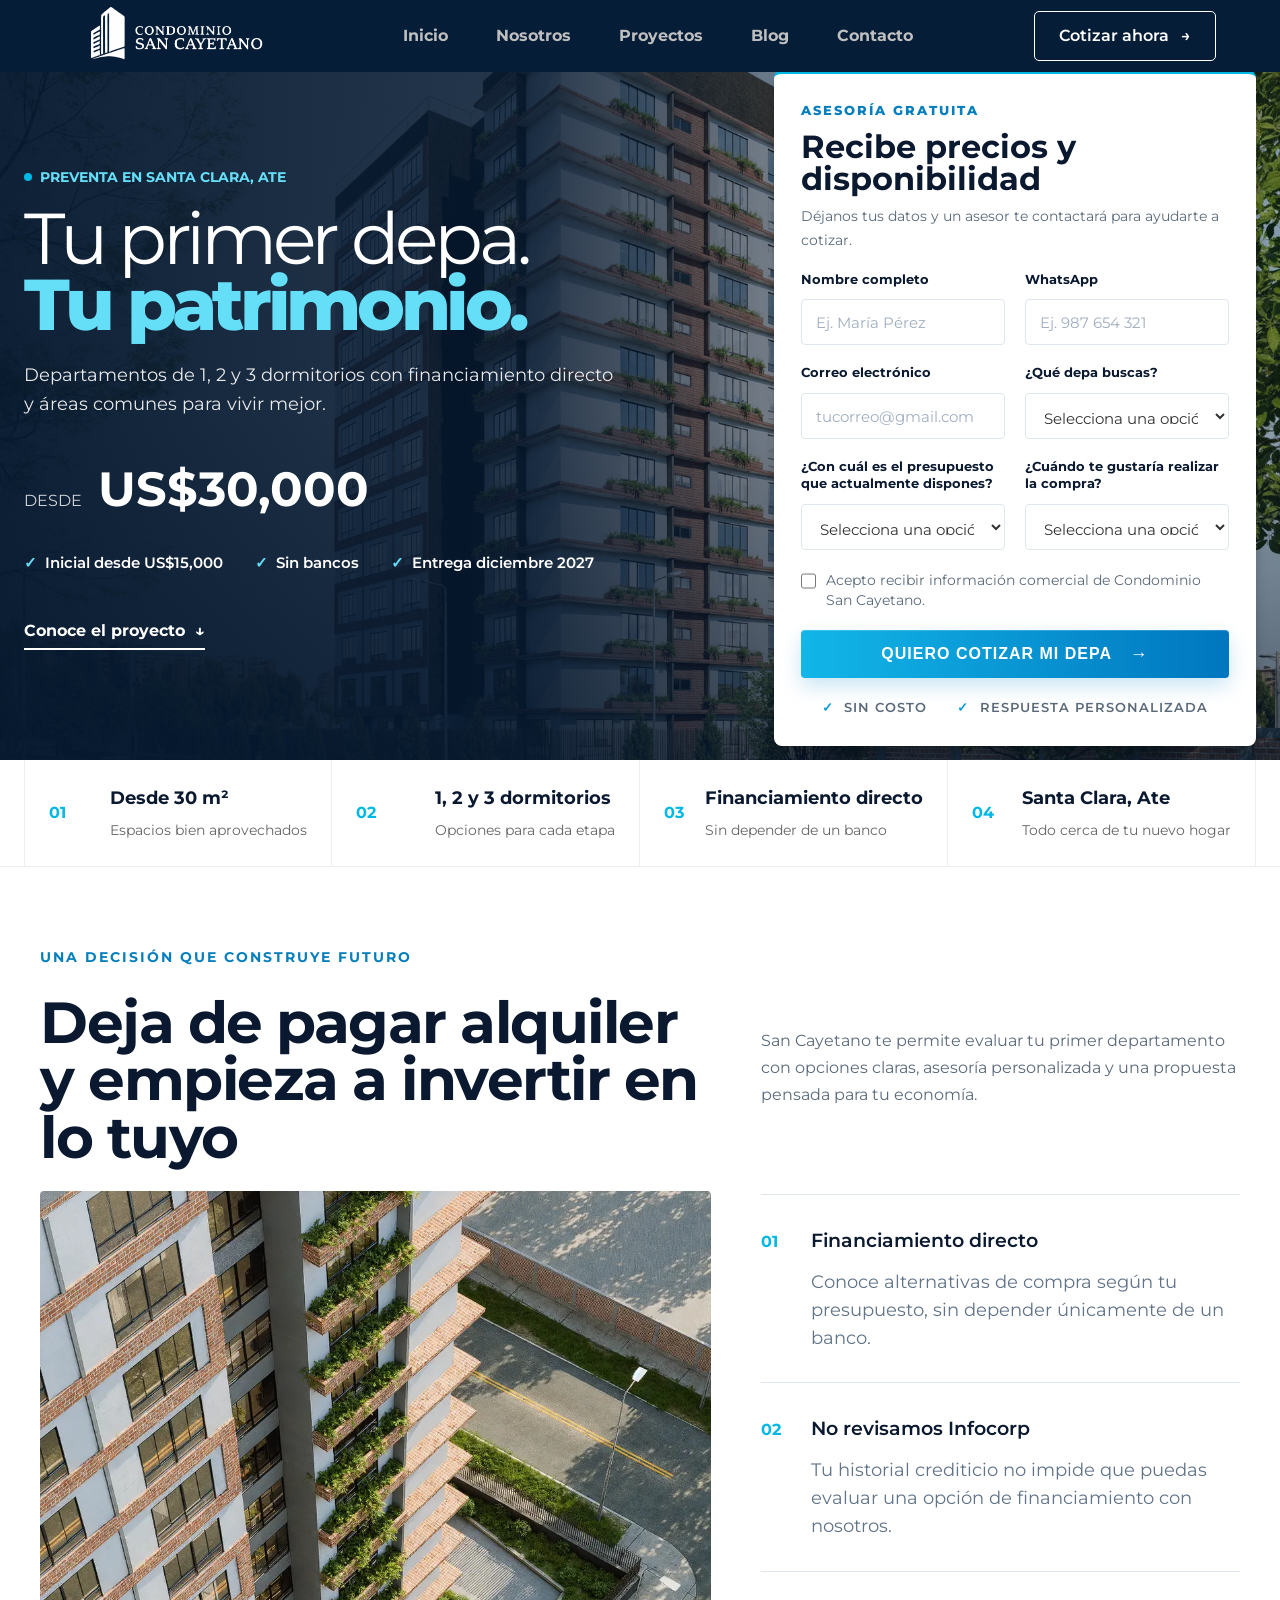
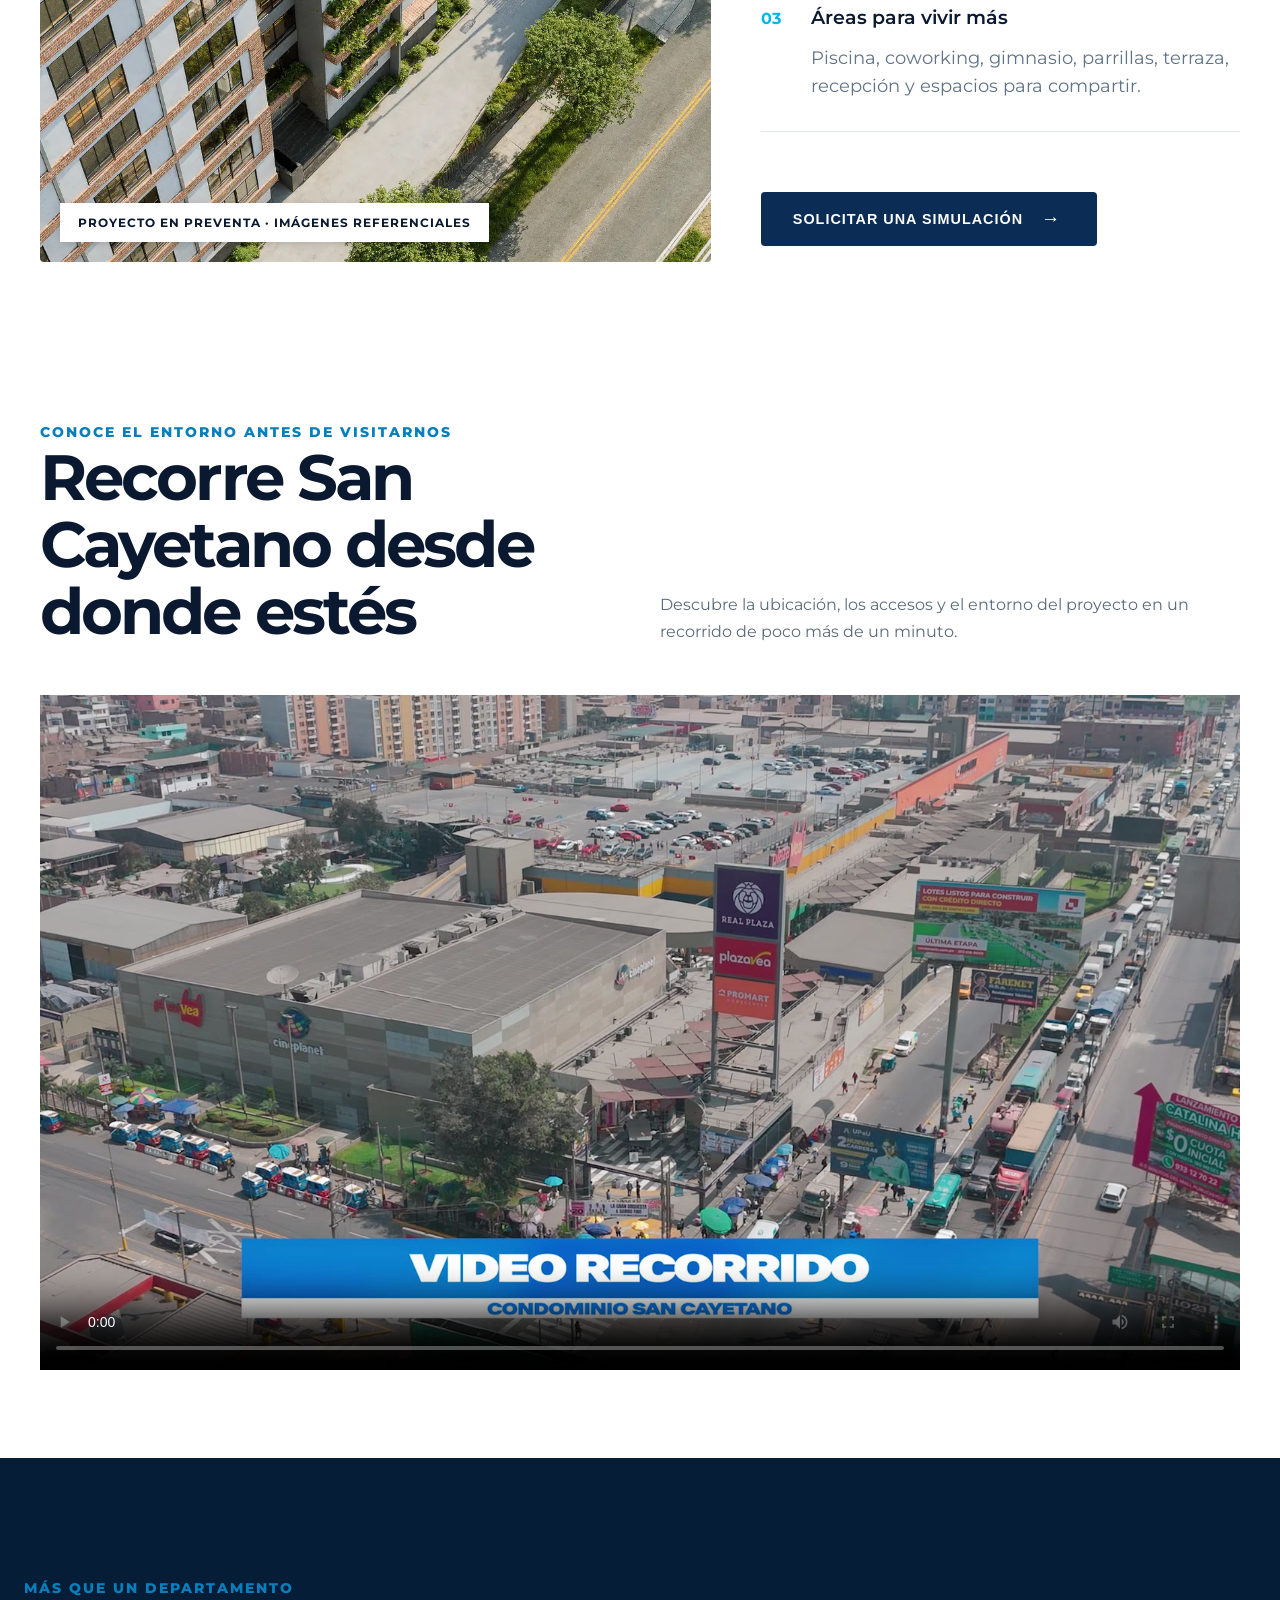
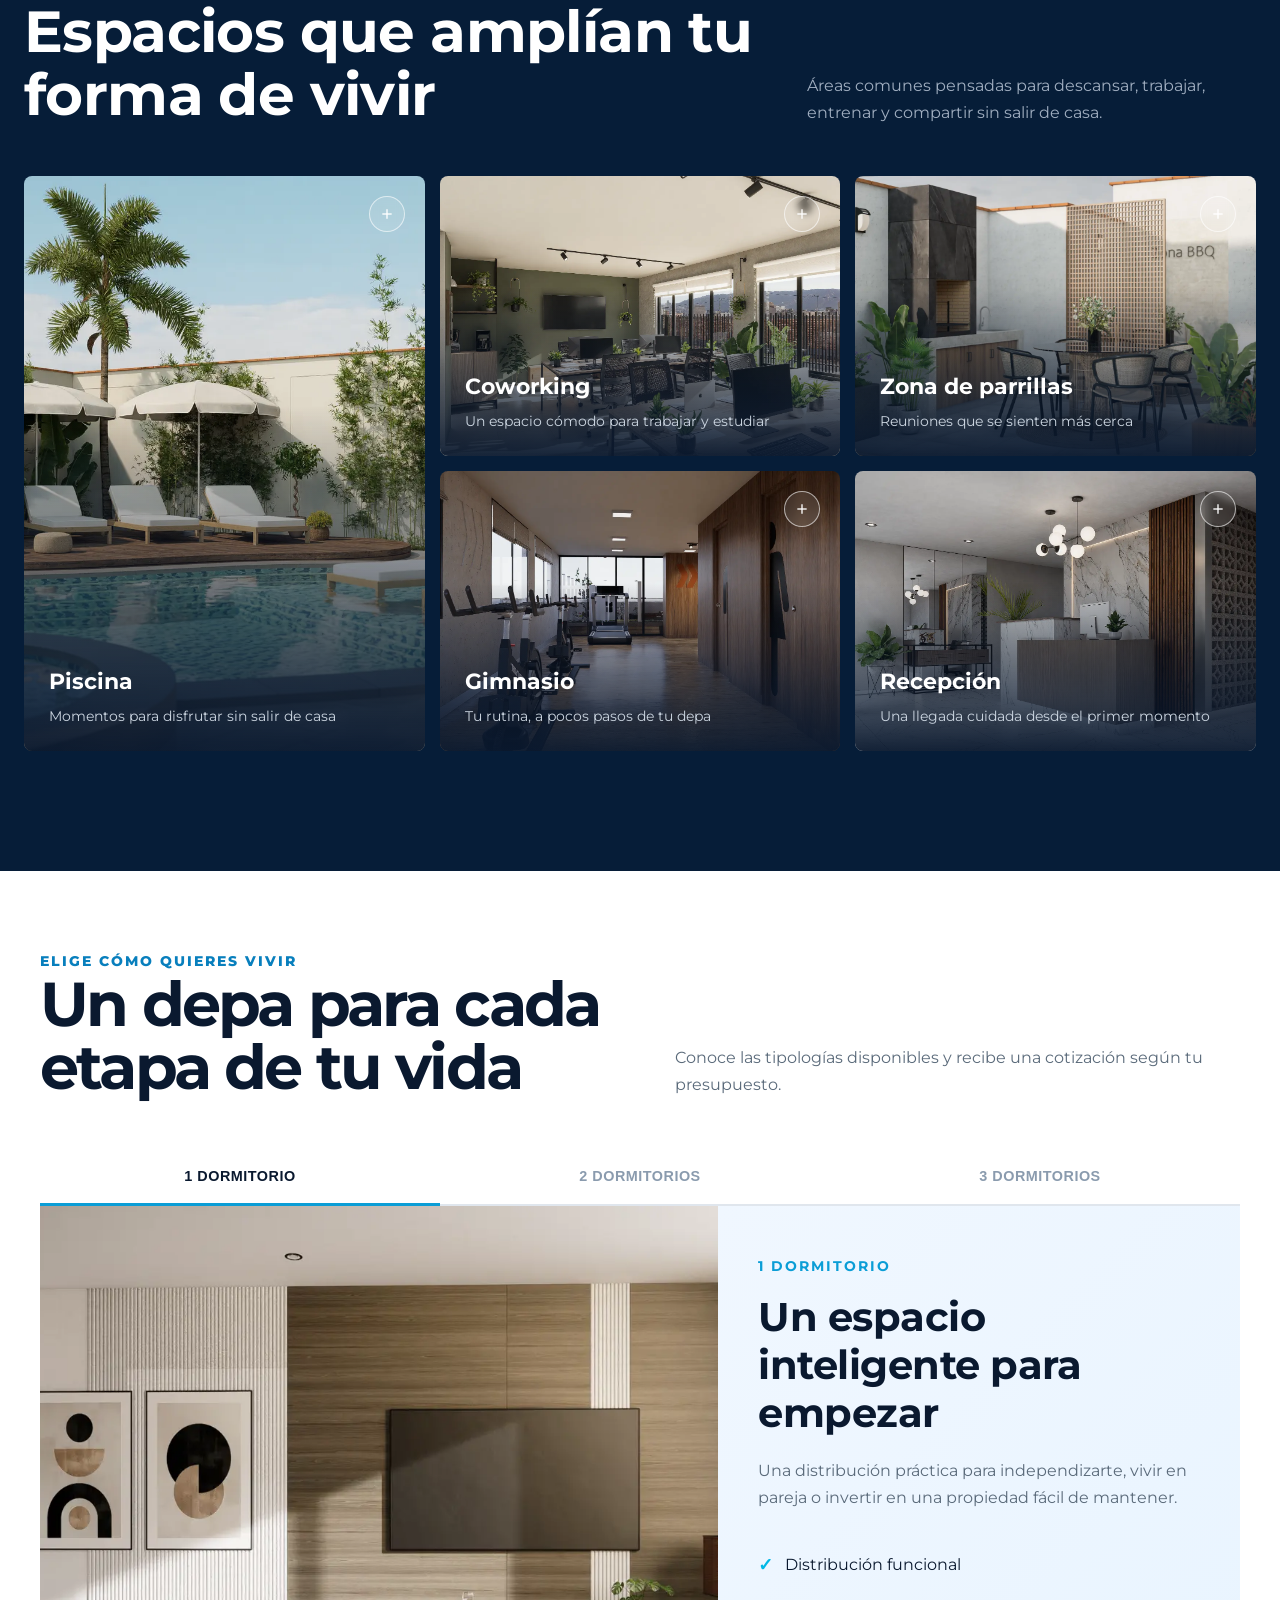
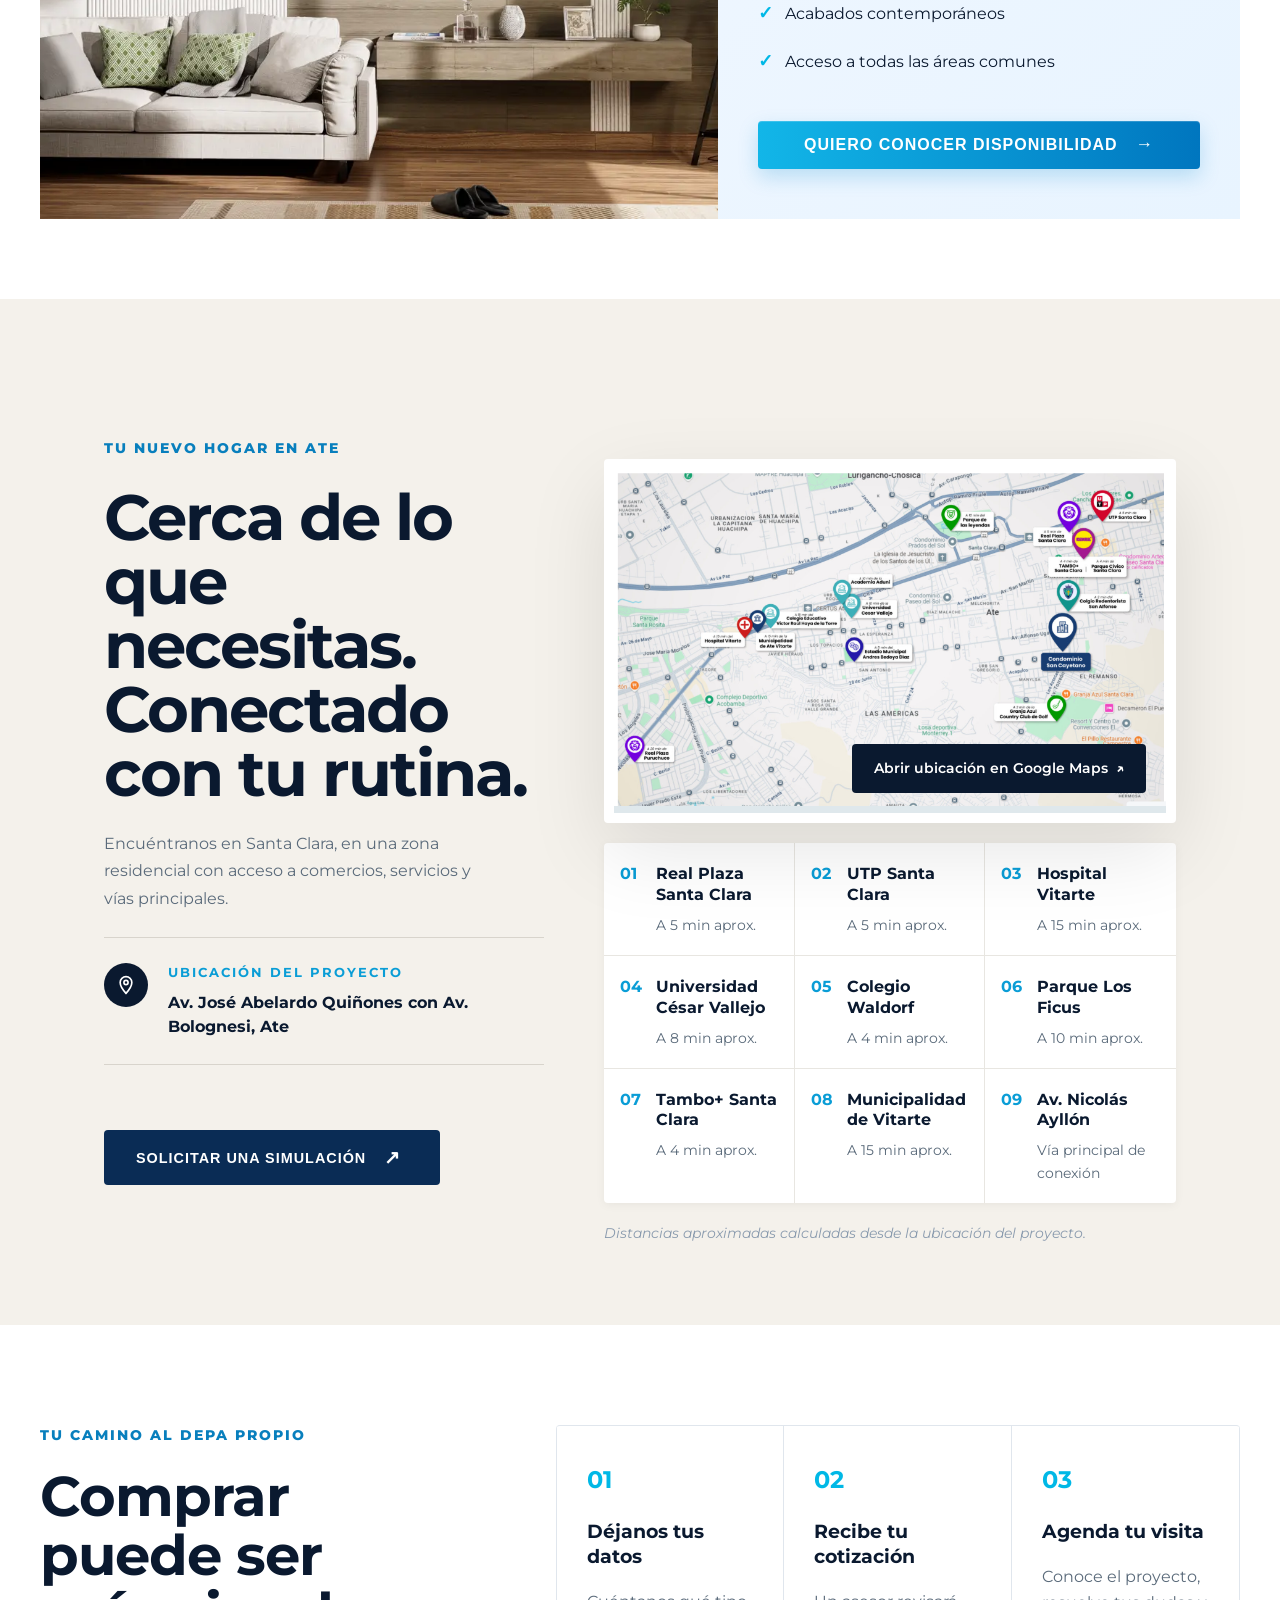
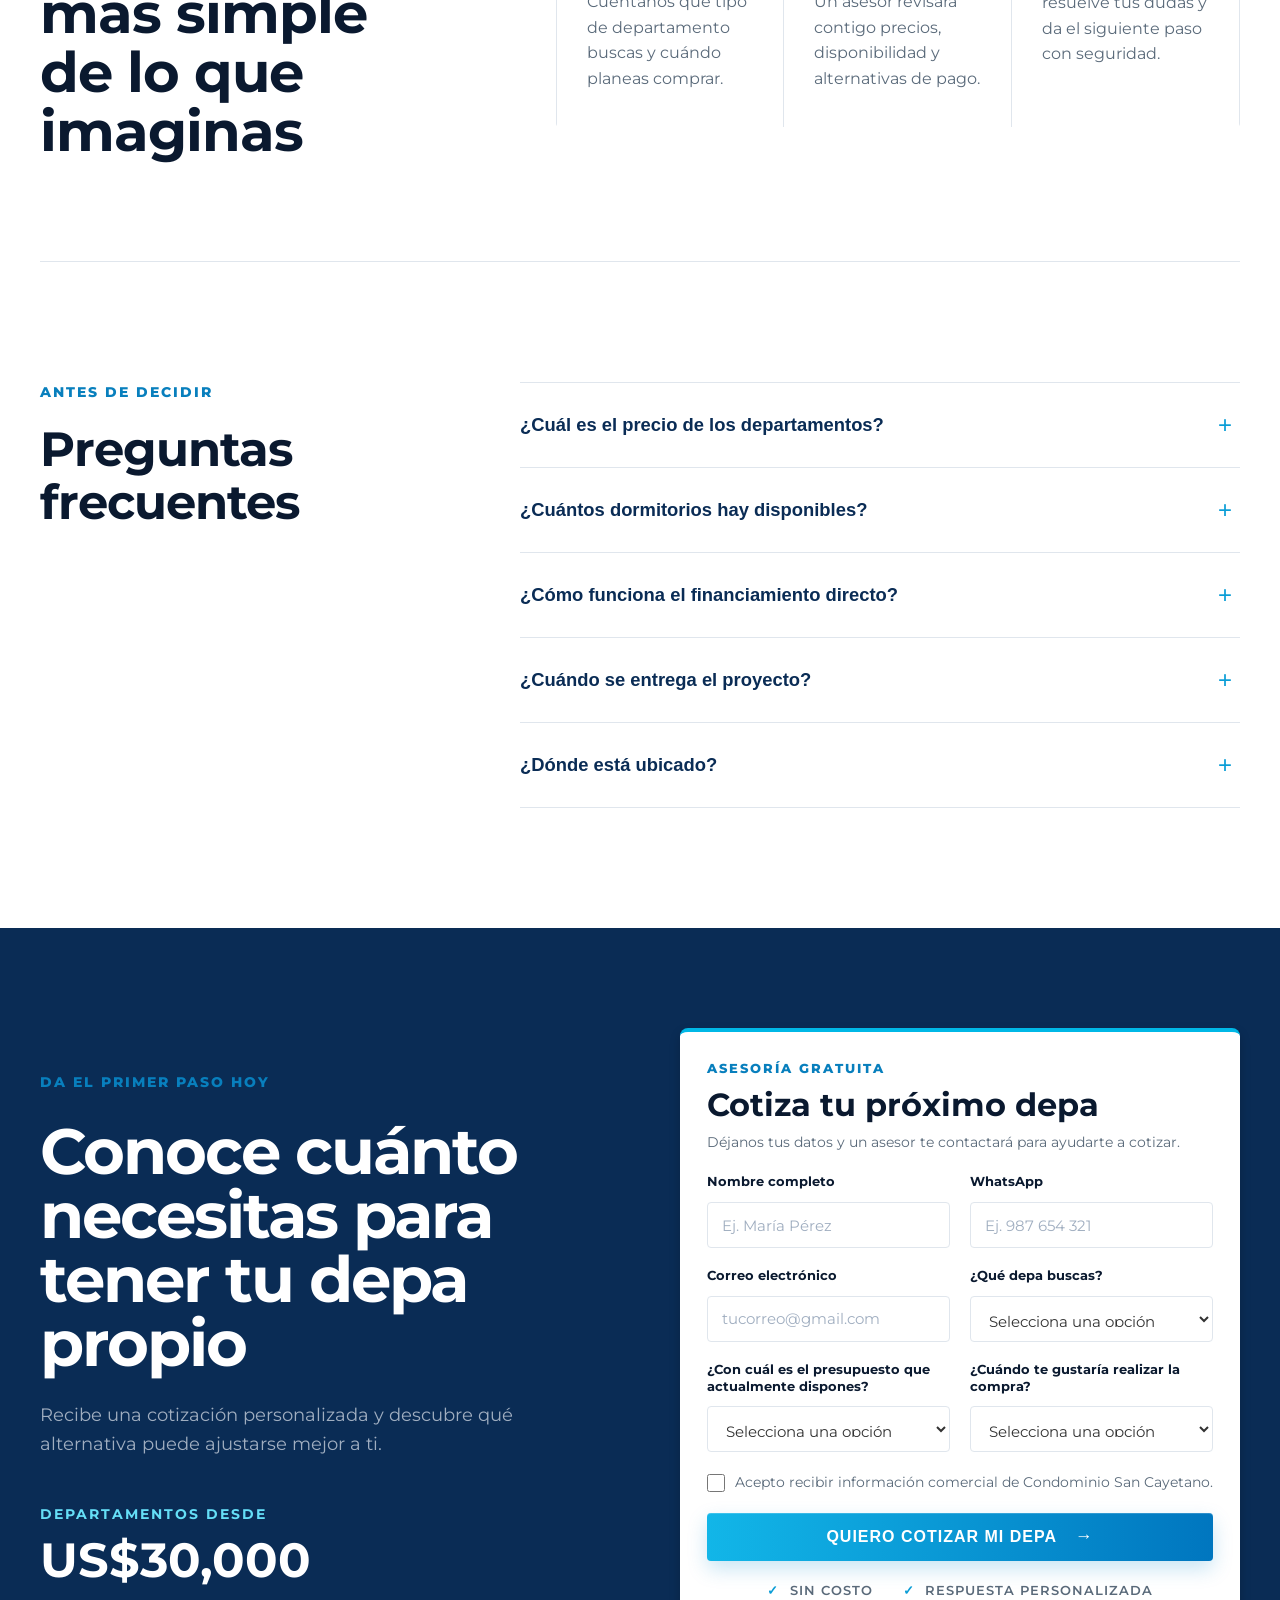
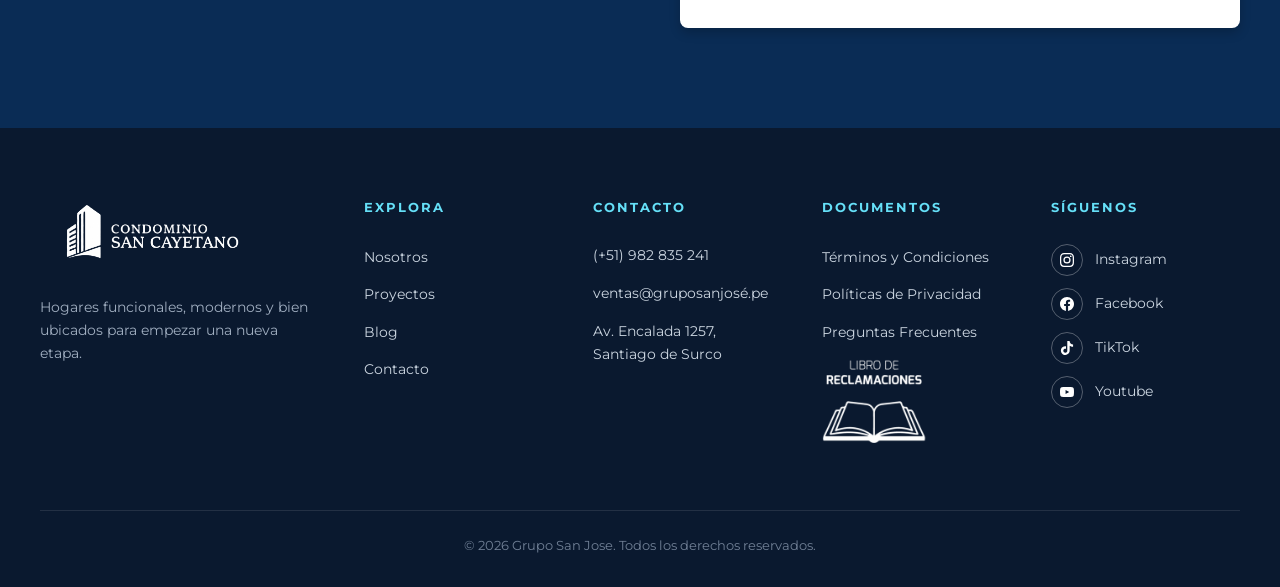
==== commit cd4f7cdf: "feat: Se avanzo el responsive design en home" ====
--- a/index.html
+++ b/index.html
@@ -6,21 +6,29 @@
     <meta name="viewport" content="width=device-width, initial-scale=1.0">
     <title>Condominio San Cayetano - Tu primer depa. Tu patrimonio.</title>
     <link rel="stylesheet" href="style.css" />
+    <!-- <link rel="stylesheet" href="styles-2.css" /> -->
+    <link rel="stylesheet" href="https://cdnjs.cloudflare.com/ajax/libs/font-awesome/7.3.0/css/all.min.css" />
 </head>
 
 <body>
     <!-- Header -->
     <header>
-        <a href="#inicio" class="logo" aria-label="Condominio San Cayetano Logo">
+        <a href="/index.html" class="logo" aria-label="Condominio San Cayetano Logo">
             <img class="brand-logo" src="image/logo-san-cayetano.png" alt="Condominio San Cayetano Logo">
         </a>
-        <nav>
+        <!-- Botón hamburguesa (nuevo) -->
+        <button class="menu-toggle" aria-label="Abrir menú" aria-expanded="false">
+            <span></span>
+            <span></span>
+            <span></span>
+        </button>
+        <nav class="nav-menu">
             <ul>
-                <li><a href="#quienes-somos">Inicio</a></li>
-                <li><a href="#quienes-somos">Nosotros</a></li>
-                <li><a href="#proyecto">Proyectos</a></li>
-                <li><a href="#blog">Blog</a></li>
-                <li><a href="#contacto">Contacto</a></li>
+                <li><a href="/index.html">Inicio</a></li>
+                <li><a href="/nosotros.html">Nosotros</a></li>
+                <li><a href="/index.html">Proyectos</a></li>
+                <li><a href="/blog.html">Blog</a></li>
+                <li><a href="/contacto.html">Contacto</a></li>
             </ul>
         </nav>
         <a class="btn-cotizar" href="#form">
@@ -48,7 +56,7 @@
                     <div class="feature-item">Sin bancos</div>
                     <div class="feature-item">Entrega diciembre 2027</div>
                 </div>
-                <a class="btn-conoce">Conoce el proyecto
+                <a class="btn-conoce-hero">Conoce el proyecto
                     <span aria-hidden="true">↓</span>
                 </a>
             </div>
@@ -603,11 +611,12 @@
                         <span class="faq-icono">+</span>
                     </button>
                     <div class="faq-answer">
-                        <p>Los departamentos tienen precios desde US$30,000, sujetos a tipología, disponibilidad y condiciones comerciales
-                        vigentes.</p>
-                    </div>
-                </div>
-    
+                        <p>Los departamentos tienen precios desde US$30,000, sujetos a tipología, disponibilidad y
+                            condiciones comerciales
+                            vigentes.</p>
+                    </div>
+                </div>
+
                 <div class="faq-item">
                     <button class="faq-question" onclick="toggleFaq(this)">
                         <span class="faq-pregunta">¿Cuántos dormitorios hay disponibles?</span>
@@ -617,28 +626,30 @@
                         <p>El proyecto cuenta con departamentos de 1, 2 y 3 dormitorios, desde 30 m².</p>
                     </div>
                 </div>
-    
+
                 <div class="faq-item">
                     <button class="faq-question" onclick="toggleFaq(this)">
                         <span class="faq-pregunta">¿Cómo funciona el financiamiento directo?</span>
                         <span class="faq-icono">+</span>
                     </button>
                     <div class="faq-answer">
-                        <p>Un asesor evalúa contigo el presupuesto y te presenta alternativas de pago directo, sin depender únicamente de una
-                        entidad bancaria.</p>
-                    </div>
-                </div>
-    
+                        <p>Un asesor evalúa contigo el presupuesto y te presenta alternativas de pago directo, sin
+                            depender únicamente de una
+                            entidad bancaria.</p>
+                    </div>
+                </div>
+
                 <div class="faq-item">
                     <button class="faq-question" onclick="toggleFaq(this)">
                         <span class="faq-pregunta">¿Cuándo se entrega el proyecto?</span>
                         <span class="faq-icono">+</span>
                     </button>
                     <div class="faq-answer">
-                        <p>La entrega está proyectada para diciembre de 2027. Consulta con un asesor las condiciones y el cronograma vigente.</p>
-                    </div>
-                </div>
-    
+                        <p>La entrega está proyectada para diciembre de 2027. Consulta con un asesor las condiciones y
+                            el cronograma vigente.</p>
+                    </div>
+                </div>
+
                 <div class="faq-item">
                     <button class="faq-question" onclick="toggleFaq(this)">
                         <span class="faq-pregunta">¿Dónde está ubicado?</span>
@@ -668,7 +679,7 @@
                     <div class="precio">US$30,000</div>
                 </div>
             </div>
-    
+
             <div class="form-card">
                 <div class="form-header">
                     <div class="form-tag">ASESORÍA GRATUITA</div>
@@ -683,8 +694,8 @@
                         </div>
                         <div class="form-group">
                             <label>WhatsApp</label>
-                            <input type="tel" name="phone" placeholder="Ej. 987 654 321" autocomplete="tel" required minlength="9"
-                                maxlength="9" pattern="[0-9]{9}">
+                            <input type="tel" name="phone" placeholder="Ej. 987 654 321" autocomplete="tel" required
+                                minlength="9" maxlength="9" pattern="[0-9]{9}">
                         </div>
                     </div>
                     <div class="form-row">
@@ -692,7 +703,7 @@
                             <label>Correo electrónico</label>
                             <input type="email" placeholder="tucorreo@gmail.com" autocomplete="email" required>
                         </div>
-            
+
                         <div class="form-group">
                             <label>¿Qué depa buscas?</label>
                             <select>
@@ -713,7 +724,7 @@
                                 <option>Más de US$30,000</option>
                             </select>
                         </div>
-            
+
                         <div class="form-group">
                             <label>¿Cuándo te gustaría realizar la compra?</label>
                             <select>
@@ -754,7 +765,7 @@
                         Hogares funcionales, modernos y bien ubicados para empezar una nueva etapa.
                     </p>
                 </div>
-    
+
                 <!-- Columna 2: Explora -->
                 <div class="footer-col">
                     <h4 class="footer-col-title">Explora</h4>
@@ -765,7 +776,7 @@
                         <li><a href="#contacto">Contacto</a></li>
                     </ul>
                 </div>
-    
+
                 <!-- Columna 3: Contacto -->
                 <div class="footer-col">
                     <h4 class="footer-col-title">Contacto</h4>
@@ -784,8 +795,9 @@
                         <li><a href="#privacidad">Políticas de Privacidad</a></li>
                         <li><a href="#faq">Preguntas Frecuentes</a></li>
                     </ul>
-                
-                    <a href="https://condominiosancayetano.com.pe/libro-de-reclamaciones/" target="_blank" class="libro-reclamaciones">
+
+                    <a href="https://condominiosancayetano.com.pe/libro-de-reclamaciones/" target="_blank"
+                        class="libro-reclamaciones">
                         <img src="image/libro-de-reclamos.png" alt="Libro de reclamaciones">
                     </a>
                 </div>
@@ -834,12 +846,12 @@
                     </ul>
                 </div>
             </div>
-    
+
             <!-- Footer inferior -->
             <div class="footer-bottom">
                 <p>© 2026 Grupo San Jose. Todos los derechos reservados.</p>
             </div>
-    
+
         </div>
     </footer>
 
--- a/style.css
+++ b/style.css
@@ -40,6 +40,55 @@
     object-fit: contain;
     width: 218px;
     height: auto;
+}
+
+/* ===================== MENÚ HAMBURGUESA ===================== */
+.menu-toggle {
+    display: none;
+    flex-direction: column;
+    justify-content: center;
+    gap: 5px;
+    background: none;
+    border: none;
+    cursor: pointer;
+    padding: 8px;
+    z-index: 1001;
+}
+
+.menu-toggle span {
+    width: 28px;
+    height: 2px;
+    background-color: #ffffff;
+    transition: all 0.3s ease;
+    display: block;
+}
+
+.menu-toggle.active span:nth-child(1) {
+    transform: translateY(7px) rotate(45deg);
+}
+
+.menu-toggle.active span:nth-child(2) {
+    opacity: 0;
+}
+
+.menu-toggle.active span:nth-child(3) {
+    transform: translateY(-7px) rotate(-45deg);
+}
+
+/* Overlay cuando el menú está abierto */
+.menu-overlay {
+    display: none;
+    position: fixed;
+    top: 0;
+    left: 0;
+    width: 100%;
+    height: 100%;
+    background-color: rgba(6, 29, 56, 0.95);
+    z-index: 999;
+}
+
+.menu-overlay.active {
+    display: block;
 }
 
 nav ul {
@@ -282,7 +331,8 @@
 }
 
 .form-tag {
-    color: #0a9dd6; /* Harmonizado con el cyan del sitio */
+    color: #0a9dd6;
+    /* Harmonizado con el cyan del sitio */
     font-size: 0.8rem;
     font-weight: 700;
     letter-spacing: 1.5px;
@@ -294,7 +344,8 @@
 .form-header h2 {
     color: #0a192f;
     font-size: 1.8rem;
-    font-weight: 400; /* Peso ligero se ve más elegante en títulos de formularios */
+    font-weight: 400;
+    /* Peso ligero se ve más elegante en títulos de formularios */
     line-height: 1.2;
     margin-bottom: 0.75rem;
 }
@@ -302,7 +353,8 @@
 .form-header p {
     color: #5a6a7a;
     font-size: 0.95rem;
-    line-height: 1.6; /* Mejor legibilidad */
+    line-height: 1.6;
+    /* Mejor legibilidad */
 }
 
 /* Grid y Grupos */
@@ -316,7 +368,8 @@
 .form-group {
     display: flex;
     flex-direction: column;
-    gap: 0.5rem; /* Espacio entre el label y el input */
+    gap: 0.5rem;
+    /* Espacio entre el label y el input */
 }
 
 .form-group.full-width {
@@ -349,7 +402,8 @@
 .form-group textarea:focus {
     outline: none;
     border-color: #0a9dd6;
-    box-shadow: 0 0 0 3px rgba(10, 157, 214, 0.1); /* Anillo de foco cyan suave */
+    box-shadow: 0 0 0 3px rgba(10, 157, 214, 0.1);
+    /* Anillo de foco cyan suave */
 }
 
 .form-group input::placeholder,
@@ -375,7 +429,8 @@
     height: 18px;
     margin-top: 2px;
     cursor: pointer;
-    accent-color: #0a9dd6; /* Color del check */
+    accent-color: #0a9dd6;
+    /* Color del check */
 }
 
 .checkbox-group label {
@@ -2159,6 +2214,35 @@
     transform: translateX(5px);
 }
 
+.btn-conoce-hero {
+    display: inline-flex;
+    align-items: center;
+    gap: 10px;
+    color: #fff;
+    text-decoration: none;
+    font-size: 1rem;
+    font-weight: 700;
+    padding-bottom: 5px;
+    border-bottom: 2px solid #fff;
+    transition: all 0.3s;
+    align-self: flex-start;
+    margin-top: 10px;
+}
+
+.btn-conoce-hero:hover {
+    color: #0a9dd6;
+    border-bottom-color: #0a9dd6;
+}
+
+.btn-conoce-hero .arrow {
+    font-size: 1.2rem;
+    transition: transform 0.3s;
+}
+
+.btn-conoce-hero:hover .arrow {
+    transform: translateX(5px);
+}
+
 /* Columna Derecha - Carrusel */
 .col-carrusel {
     position: relative;
@@ -3361,7 +3445,8 @@
 }
 
 .contacto-tipo {
-    color:  #087fbd;;
+    color: #087fbd;
+    ;
     font-size: 0.7rem;
     font-weight: 700;
     letter-spacing: 1px;
@@ -3444,414 +3529,165 @@
 }
 
 
-/* Responsive Mobile CSS*/
+/*================== Feature Blog Single =======================*/
+.bg-blog-single {
+    background-color: #f4f1eb;
+    padding: 80px;
+    font-family: 'Montserrat', sans-serif;
+}
+
+.container-blog {
+    max-width: 1140px;
+    margin: 60px auto;
+}
+
+.image-blog {
+    max-width: 100%;
+    height: auto;
+    box-shadow: 0 8px 30px rgba(0, 0, 0, 0.1);
+}
+
+.box-title {
+    padding-top: 30px;
+}
+
+.box-title h2 {
+    color: #0a192f;
+    font-size: 1.5rem;
+}
+
+.box-content-date {
+    margin-top: 15px;
+    margin-bottom: 15px;
+    display: flex;
+    align-items: center;
+    gap: 30px;
+}
+
+.d-flex {
+    display: flex;
+    flex-direction: row;
+    align-items: center;
+    justify-content: center;
+    gap: 7px;
+}
+
+.d-flex span i {
+    color: #D83C4C;
+}
+
+.content-blogs {
+    padding-top: 45px;
+    display: grid;
+    grid-template-columns: 1fr 1fr 1fr;
+    gap: 30px;
+}
+
+.content-blogs article {
+    background: #fff;
+    border-radius: 5px;
+    transition: transform 0.3s ease, box-shadow 0.3s ease;
+    box-shadow: 0 4px 8px rgba(0, 0, 0, 0.1);
+}
+
+.content-blogs article:hover {
+    transform: translateY(-5px);
+    box-shadow: 0 8px 24px rgba(0, 0, 0, 0.1);
+}
+
+.article-blog-info {
+    padding: 15px;
+}
+
+.article-blog-info h4 {
+    font-size: 1rem;
+    font-weight: 700;
+    line-height: 1.3;
+    padding-bottom: 15px;
+}
+
+.article-blog-image img {
+    width: 100%;
+    height: 240px;
+    border-start-end-radius: 5px;
+    border-start-start-radius: 5px;
+}
+
+.article-blog-info p {
+    color: #7a7a7a;
+    font-weight: 500;
+    font-size: 13px;
+    margin-bottom: 15px;
+}
+
+.article-blog-info a {
+    font-size: 13px;
+    color: #D83C4C;
+    font-weight: 600;
+}
+
+
+
+/*================ Responsive Mobile CSS ================*/
+@media (max-width: 1440px) {
+    header {
+        padding: 0rem 5%;
+    }
+
+    .hero-content {
+        min-height: 700px;
+    }
+
+    .hero h1 {
+        font-size: 4.5rem;
+    }
+
+    .hero h1 span {
+        font-size: 4.5rem;
+    }
+
+    .titulo-video {
+        min-width: auto;
+    }
+
+    .titulo-principios {
+        min-width: auto;
+    }
+
+    .contacto-container {
+        gap: 80px;
+    }
+}
+
 @media (max-width: 1024px) {
+    header {
+        padding: 0rem 3%;
+    }
+
+    nav ul {
+        gap: 2rem;
+    }
+
+    /* Hero */
     .hero-content {
         grid-template-columns: 1fr;
         gap: 2rem;
+        min-height: auto;
+        padding-top: 100px;
+        padding-bottom: 60px;
+    }
+
+    .hero h1 {
+        font-size: 4rem;
+    }
+
+    .hero h1 span {
+        font-size: 4rem;
     }
 
     .form-card {
-        max-width: 600px;
-        margin: 0 auto;
-    }
-
-    .features-bottom {
-        grid-template-columns: repeat(2, 1fr);
-    }
-
-    .feature-box:nth-child(2) {
-        border-right: none;
-    }
-
-    .ubicacion-grid {
-        grid-template-columns: 1fr;
-        gap: 40px;
-    }
-
-    .titulo-ubicacion {
-        font-size: 2.8rem;
-    }
-
-    .section-ubicacion {
-        padding: 50px 20px;
-    }
-
-    .cotizar-container {
-        grid-template-columns: 1fr;
-        gap: 50px;
-    }
-
-    .titulo-cotizar {
-        font-size: 2.8rem;
-    }
-
-    .precio {
-        font-size: 3rem;
-    }
-
-    .section-cotizar {
-        padding: 60px 20px;
-    }
-
-    .hero-text h1 {
-        font-size: 4rem;
-    }
-
-    .hero-values {
-        right: 40px;
-        bottom: 40px;
-    }
-
-    .value-item {
-        padding: 15px 20px;
-    }
-
-    .equipo-header {
-        grid-template-columns: 1fr;
-        gap: 20px;
-    }
-
-    .descripcion-equipo {
-        padding-top: 0;
-    }
-
-    .titulo-equipo {
-        font-size: 2.4rem;
-    }
-
-    .carrusel-equipo {
-        grid-template-columns: 1fr;
-    }
-
-    .carrusel-imagen {
-        aspect-ratio: 16/10;
-    }
-
-    .carrusel-info-panel {
-        padding: 40px 30px;
-    }
-
-    .info-nombre {
-        font-size: 2.5rem;
-    }
-
-    .section-equipo {
-        padding: 50px 20px;
-    }
-
-    .articulos-grid {
-        grid-template-columns: repeat(2, 1fr);
-    }
-
-    .titulo-articulos {
-        font-size: 2.8rem;
-    }
-
-    .section-articulos {
-        padding: 60px 30px;
-    }
-}
-
-@media (max-width: 968px) {
-    .proyecto-grid {
-        grid-template-columns: 1fr;
-        gap: 40px;
-    }
-
-    .col-derecha {
-        padding-top: 0;
-    }
-
-    .titulo-principal {
-        font-size: 2.2rem;
-    }
-
-    .section-proyecto {
-        padding: 50px 20px;
-    }
-
-    .video-header {
-        grid-template-columns: 1fr;
-        gap: 20px;
-    }
-
-    .descripcion-video {
-        padding-top: 0;
-    }
-
-    .titulo-video {
-        font-size: 2.2rem;
-    }
-
-    .section-video {
-        padding: 50px 20px;
-    }
-
-    .tipologias-header {
-        grid-template-columns: 1fr;
-        gap: 20px;
-    }
-
-    .descripcion-tipologias {
-        padding-top: 0;
-    }
-
-    .titulo-tipologias {
-        font-size: 2.4rem;
-    }
-
-    .tab-content.active {
-        grid-template-columns: 1fr;
-    }
-
-    .tab-imagen {
-        min-height: 350px;
-    }
-
-    .tab-info {
-        padding: 40px 30px;
-    }
-
-    .tab-info-titulo {
-        font-size: 2rem;
-    }
-
-    .section-tipologias {
-        padding: 50px 20px;
-    }
-
-    .pasos-grid {
-        grid-template-columns: 1fr;
-        gap: 40px;
-    }
-
-    .titulo-pasos {
-        font-size: 2.8rem;
-    }
-
-    .section-pasos {
-        padding: 50px 20px;
-    }
-
-    .faq-grid {
-        grid-template-columns: 1fr;
-        gap: 40px;
-    }
-
-    .col-titulo {
-        position: static;
-    }
-
-    .titulo-faq {
-        font-size: 2.8rem;
-    }
-
-    .section-faq {
-        padding: 50px 20px;
-    }
-
-    .footer-grid {
-        grid-template-columns: 1fr 1fr;
-        gap: 40px;
-    }
-
-    .footer-brand {
-        grid-column: 1 / -1;
-    }
-
-    .footer {
-        padding: 50px 30px 25px;
-    }
-
-    .principios-header {
-        grid-template-columns: 1fr;
-        gap: 30px;
-    }
-
-    .descripcion-principios {
-        padding-top: 0;
-    }
-
-    .titulo-principios {
-        font-size: 2.8rem;
-    }
-
-    .section-principios {
-        padding: 50px 20px;
-    }
-
-    .cta-titulo {
-        font-size: 2.8rem;
-    }
-
-    .cta-shade {
-        background: linear-gradient(90deg,
-                rgba(10, 25, 47, 0.95) 0%,
-                rgba(10, 25, 47, 0.8) 50%,
-                rgba(10, 25, 47, 0.3) 100%);
-    }
-
-    .blog-header-grid {
-        grid-template-columns: 1fr;
-        gap: 30px;
-        align-items: start;
-    }
-
-    .titulo-blog {
-        font-size: 3.2rem;
-    }
-
-    .blog-header-right {
-        padding-bottom: 0;
-    }
-
-    .section-blog-header {
-        padding: 60px 20px;
-    }
-
-    .blog-card {
-        grid-template-columns: 1fr;
-    }
-
-    .blog-card-imagen {
-        min-height: 350px;
-    }
-
-    .blog-card-contenido {
-        padding: 40px 30px;
-    }
-
-    .blog-card-titulo {
-        font-size: 2.2rem;
-    }
-}
-
-@media (max-width: 768px) {
-    header {
-        padding: 1rem;
-    }
-
-    nav {
-        display: none;
-    }
-
-    .hero {
-        margin-top: 60px;
-        padding: 2rem 1rem;
-    }
-
-    .hero h1 {
-        font-size: 2.5rem;
-    }
-
-    .price {
-        font-size: 2rem;
-    }
-
-    .features-list {
-        flex-direction: column;
-        gap: 0.5rem;
-    }
-
-    .form-row {
-        grid-template-columns: 1fr;
-    }
-
-    .features-bottom {
-        grid-template-columns: 1fr;
-    }
-
-    .feature-box {
-        border-right: none;
-        border-bottom: 1px solid #eee;
-    }
-
-    .feature-box:last-child {
-        border-bottom: none;
-    }
-
-    .titulo-ubicacion {
-        font-size: 2.2rem;
-    }
-
-    .ubicaciones-grid {
-        grid-template-columns: 1fr 1fr;
-    }
-
-    .ubicacion-item {
-        border-right: 1px solid #e8e6e1;
-    }
-
-    .ubicacion-item:nth-child(3n) {
-        border-right: 1px solid #e8e6e1;
-    }
-
-    .ubicacion-item:nth-child(2n) {
-        border-right: none;
-    }
-
-    .ubicacion-item:nth-child(n+7) {
-        border-bottom: none;
-    }
-
-    .ubicacion-item:nth-last-child(-n+1) {
-        border-bottom: 1px solid #e8e6e1;
-    }
-
-    .titulo-pasos {
-        font-size: 2.2rem;
-    }
-
-    .col-pasos {
-        grid-template-columns: 1fr;
-    }
-
-    .paso-item {
-        border-right: none;
-        border-bottom: 1px solid #e0e6ed;
-    }
-
-    .paso-item:last-child {
-        border-bottom: none;
-    }
-
-    .titulo-cotizar {
-        font-size: 2.2rem;
-    }
-
-    .form-grid {
-        grid-template-columns: 1fr;
-    }
-
-    .form-card {
-        padding: 30px 20px;
-    }
-
-    .precio {
-        font-size: 2.5rem;
-    }
-
-    .form-footer {
-        flex-direction: column;
-        gap: 10px;
-        align-items: center;
-    }
-
-    .hero {
-        min-height: 600px;
-    }
-
-    .hero-content {
-        padding: 0 30px;
-    }
-
-    .hero-text h1 {
-        font-size: 3rem;
-    }
-
-    .hero-subtitle {
-        font-size: 1rem;
+        max-width: 100%;
+        margin-left: 0;
     }
 
     .hero-values {
@@ -3859,9 +3695,358 @@
         bottom: auto;
         right: auto;
         margin-top: 40px;
+        width: 100%;
+        max-width: 500px;
+    }
+
+    /* Features bottom */
+    .facts-grid {
+        grid-template-columns: repeat(2, 1fr);
+    }
+
+    .feature-box:nth-child(2) {
+        border-right: none;
+    }
+
+    /* Proyecto */
+    .proyecto-grid {
+        grid-template-columns: 1fr;
+        gap: 40px;
+    }
+
+    .col-derecha {
+        padding-top: 0;
+    }
+
+    .titulo-principal {
+        font-size: 2.8rem;
+    }
+
+    /* Video */
+    .video-header {
+        grid-template-columns: 1fr;
+        gap: 20px;
+    }
+
+    .descripcion-video {
+        padding-top: 0;
+    }
+
+    .titulo-video {
+        font-size: 3rem;
+        min-width: auto;
+    }
+
+    /* Amenities */
+    .amenities-header {
         flex-direction: column;
-        width: 100%;
-        max-width: 400px;
+        align-items: flex-start;
+    }
+
+    .descripcion-amenities {
+        padding-top: 0;
+    }
+
+    .amenities-grid {
+        grid-template-columns: 1fr 1fr;
+        grid-template-rows: 300px 250px 250px;
+    }
+
+    .amenity-card.piscina {
+        grid-row: 1 / 2;
+        grid-column: 1 / 3;
+    }
+
+    /* Tipologías */
+    .tipologias-header {
+        grid-template-columns: 1fr;
+        gap: 20px;
+    }
+
+    .descripcion-tipologias {
+        padding-top: 0;
+    }
+
+    .titulo-tipologias {
+        font-size: 3rem;
+    }
+
+    .tab-content.active {
+        grid-template-columns: 1fr;
+    }
+
+    .tab-imagen {
+        min-height: 350px;
+    }
+
+    /* Ubicación */
+    .ubicacion-grid {
+        grid-template-columns: 1fr;
+        gap: 40px;
+    }
+
+    .titulo-ubicacion {
+        font-size: 3rem;
+    }
+
+    /* Pasos */
+    .pasos-grid {
+        grid-template-columns: 1fr;
+        gap: 40px;
+    }
+
+    .titulo-pasos {
+        font-size: 2.8rem;
+        max-width: 100%;
+    }
+
+    /* FAQ */
+    .faq-grid {
+        grid-template-columns: 1fr;
+        gap: 40px;
+    }
+
+    .col-titulo {
+        position: static;
+    }
+
+    .titulo-faq {
+        font-size: 2.5rem;
+    }
+
+    /* Cotizar */
+    .cotizar-container {
+        grid-template-columns: 1fr;
+        gap: 50px;
+    }
+
+    .titulo-cotizar {
+        font-size: 3rem;
+    }
+
+    /* Nosotros */
+    .nosotros-grid {
+        grid-template-columns: 1fr;
+        gap: 40px;
+    }
+
+    .titulo-nosotros {
+        font-size: 3rem;
+    }
+
+    /* Equipo */
+    .equipo-header {
+        grid-template-columns: 1fr;
+        gap: 20px;
+    }
+
+    .descripcion-equipo {
+        padding-top: 0;
+    }
+
+    .titulo-equipo {
+        font-size: 3rem;
+    }
+
+    .carrusel-equipo {
+        grid-template-columns: 1fr;
+    }
+
+    .carrusel-imagen {
+        aspect-ratio: 16/10;
+    }
+
+    .carrusel-info-panel {
+        padding: 40px 30px;
+    }
+
+    .info-nombre {
+        font-size: 2.5rem;
+    }
+
+    /* Misión y Visión */
+    .mv-grid {
+        grid-template-columns: 1fr;
+        gap: 60px;
+    }
+
+    .mv-grid::before {
+        display: none;
+    }
+
+    .mv-titulo {
+        font-size: 2.8rem;
+    }
+
+    /* Principios */
+    .principios-header {
+        grid-template-columns: 1fr;
+        gap: 30px;
+    }
+
+    .descripcion-principios {
+        padding-top: 0;
+    }
+
+    .titulo-principios {
+        font-size: 2.8rem;
+        min-width: auto;
+    }
+
+    .principios-grid {
+        grid-template-columns: 1fr 1fr;
+    }
+
+    .principio-item:nth-child(1) {
+        border-left: none;
+    }
+
+    .principio-item:nth-child(2) {
+        border-right: none;
+    }
+
+    /* CTA */
+    .cta-titulo {
+        font-size: 3.5rem;
+    }
+
+    /* Blog */
+    .blog-header-grid {
+        grid-template-columns: 1fr;
+        gap: 30px;
+        align-items: start;
+    }
+
+    .titulo-blog {
+        font-size: 3.5rem;
+    }
+
+    .blog-header-right {
+        padding-bottom: 0;
+    }
+
+    .blog-card {
+        grid-template-columns: 1fr;
+    }
+
+    .blog-card-imagen {
+        min-height: 400px;
+    }
+
+    .blog-card-titulo {
+        font-size: 2.5rem;
+    }
+
+    /* Artículos */
+    .articulos-grid {
+        grid-template-columns: repeat(2, 1fr);
+    }
+
+    .titulo-articulos {
+        font-size: 2.5rem;
+    }
+
+    /* CTA Info */
+    .cta-info-container {
+        grid-template-columns: 1fr;
+        gap: 40px;
+    }
+
+    .titulo-cta {
+        font-size: 2.8rem;
+    }
+
+    /* Contacto */
+    .contacto-container {
+        grid-template-columns: 1fr;
+        gap: 60px;
+    }
+
+    .contacto-info h2 {
+        font-size: 2.8rem;
+    }
+
+    /* Footer */
+    .footer-grid {
+        grid-template-columns: 1fr 1fr;
+        gap: 40px;
+    }
+
+    .footer-brand {
+        grid-column: 1 / -1;
+    }
+}
+
+@media (max-width: 968px) {
+    header {
+        padding: 0rem 3%;
+    }
+
+    .btn-cotizar {
+        display: none;
+    }
+
+    .menu-toggle {
+        display: flex;
+    }
+
+    .nav-menu {
+        position: fixed;
+        top: 0;
+        right: -100%;
+        width: 80%;
+        max-width: 350px;
+        height: 100vh;
+        background-color: #061d38;
+        padding: 100px 40px 40px;
+        transition: right 0.4s ease;
+        z-index: 1000;
+        box-shadow: -5px 0 20px rgba(0, 0, 0, 0.3);
+    }
+
+    .nav-menu.active {
+        right: 0;
+    }
+
+    .nav-menu ul {
+        flex-direction: column;
+        gap: 25px;
+    }
+
+    .nav-menu a {
+        font-size: 1.2rem;
+        color: #ffffff;
+    }
+
+    /* Hero */
+    .hero {
+        min-height: auto;
+    }
+
+    .hero h1 {
+        font-size: 3rem;
+    }
+
+    .hero h1 span {
+        font-size: 3rem;
+    }
+
+    .hero-subtitle {
+        font-size: 1rem;
+    }
+
+    .price {
+        font-size: 2.5rem;
+    }
+
+    .features-list {
+        flex-direction: column;
+        gap: 10px;
+    }
+
+    .hero-values {
+        flex-direction: column;
+        max-width: 100%;
     }
 
     .value-item {
@@ -3874,10 +4059,103 @@
         border-bottom: none;
     }
 
-    .titulo-principios {
-        font-size: 2.2rem;
-    }
-
+    /* Form */
+    .form-row {
+        grid-template-columns: 1fr;
+    }
+
+    .form-card {
+        padding: 2rem;
+    }
+
+    /* Features bottom */
+    .facts-grid {
+        grid-template-columns: 1fr;
+    }
+
+    .feature-box {
+        border-right: none;
+        border-bottom: 1px solid #eee;
+    }
+
+    .feature-box:last-child {
+        border-bottom: none;
+    }
+
+    .feature-box:first-child {
+        border-left: none;
+    }
+
+    /* Secciones generales */
+    .section-proyecto,
+    .section-video,
+    .section-tipologias,
+    .section-pasos,
+    .section-faq,
+    .section-principios,
+    .section-articulos,
+    .section-nosotros,
+    .section-equipo,
+    .section-mision-vision {
+        padding: 60px 20px;
+    }
+
+    .section-ubicacion,
+    .section-contacto {
+        padding: 60px 20px;
+    }
+
+    .section-amenities {
+        padding-block: 80px;
+    }
+
+    /* Título generales */
+    .titulo-principal,
+    .titulo-video,
+    .titulo-tipologias,
+    .titulo-ubicacion,
+    .titulo-pasos,
+    .titulo-faq,
+    .titulo-cotizar,
+    .titulo-nosotros,
+    .titulo-equipo,
+    .titulo-principios,
+    .titulo-cta,
+    .titulo-blog,
+    .titulo-articulos {
+        font-size: 2.2rem !important;
+    }
+
+    /* Amenities */
+    .amenities-grid {
+        grid-template-columns: 1fr;
+        grid-template-rows: repeat(5, 250px);
+    }
+
+    .amenity-card.piscina {
+        grid-row: auto;
+        grid-column: auto;
+    }
+
+    /* Pasos */
+    .col-pasos {
+        grid-template-columns: 1fr;
+    }
+
+    .paso-item {
+        border-right: none;
+        border-bottom: 1px solid #e0e6ed;
+    }
+
+    .paso-item:last-child {
+        border-bottom: none;
+    }
+
+    .paso-item:first-child {
+        border-left: none;
+    }
+
+    /* Principios */
     .principios-grid {
         grid-template-columns: 1fr;
     }
@@ -3885,102 +4163,188 @@
     .principio-item {
         border-right: none;
         border-bottom: 1px solid #e0e6ed;
+        gap: 30px;
     }
 
     .principio-item:last-child {
         border-bottom: none;
     }
 
+    .principio-item:nth-child(1) {
+        border-left: none;
+    }
+
+    /* Ubicación */
+    .ubicaciones-grid {
+        grid-template-columns: 1fr 1fr;
+    }
+
+    .ubicacion-item:nth-child(3n) {
+        border-right: 1px solid #e8e6e1;
+    }
+
+    .ubicacion-item:nth-child(2n) {
+        border-right: none;
+    }
+
+    /* CTA */
     .section-cta {
         min-height: 500px;
     }
 
-    .cta-content {
-        padding: 60px 30px;
-    }
-
     .cta-titulo {
-        font-size: 2.2rem;
+        font-size: 2.2rem !important;
     }
 
     .cta-inner {
         max-width: 100%;
     }
 
-    .articulos-header {
-        flex-direction: column;
-        align-items: flex-start;
-    }
-
-    .categorias {
-        padding-bottom: 0;
-    }
-
-    .titulo-articulos {
-        font-size: 2.4rem;
-    }
-
-    .section-articulos {
-        padding: 50px 20px;
-    }
-}
-
-@media (max-width: 600px) {
-    .titulo-tipologias {
-        font-size: 2rem;
-    }
-
-    .tabs-nav {
+    /* Blog */
+    .blog-card-contenido {
+        padding: 40px 30px;
+    }
+
+    .blog-card-titulo {
+        font-size: 2rem !important;
+    }
+
+    /* Artículos */
+    .articulos-grid {
         grid-template-columns: 1fr;
     }
 
-    .tab-btn {
-        padding: 15px;
-        font-size: 0.8rem;
-    }
-
-    .tab-info-titulo {
-        font-size: 1.8rem;
-    }
-
-    .tab-imagen {
-        min-height: 280px;
-    }
-
-    .titulo-faq {
+    /* Equipo */
+    .carrusel-arrows {
+        bottom: 20px;
+        right: 20px;
+    }
+
+    /* Misión y Visión */
+    .mv-titulo {
         font-size: 2.2rem;
     }
 
-    .faq-pregunta {
-        font-size: 1rem;
-    }
-
-    .faq-question {
-        padding: 22px 0;
-    }
-
+    .mv-item {
+        gap: 30px;
+    }
+
+    /* Footer */
     .footer-grid {
         grid-template-columns: 1fr;
         gap: 30px;
     }
 
+    .footer {
+        padding: 50px 20px 25px;
+    }
+
     .footer-bottom {
         flex-direction: column;
         text-align: center;
     }
-
-    .footer-bottom .disclaimer {
-        text-align: center;
-    }
-
-    .footer {
-        padding: 40px 20px 20px;
-    }
-
-    .titulo-equipo {
+}
+
+@media (max-width: 768px) {
+    .brand-logo {
+        width: 160px;
+    }
+
+    /* Hero */
+    .hero-content {
+        padding-top: 90px;
+    }
+
+    .hero h1 {
+        font-size: 2.5rem;
+    }
+
+    .hero h1 span {
+        font-size: 2.5rem;
+    }
+
+    .hero-subtitle {
+        font-size: 0.95rem;
+    }
+
+    .price {
         font-size: 2rem;
     }
 
+    .btn-conoce-hero {
+        font-size: 1rem;
+    }
+
+    /* Form */
+    .form-card {
+        padding: 1.5rem;
+    }
+
+    .form-header h2 {
+        font-size: 1.5rem;
+    }
+
+    /* Tipologías */
+    .tabs-nav {
+        grid-template-columns: 1fr;
+    }
+
+    .tab-btn {
+        padding: 15px;
+        font-size: 0.85rem;
+    }
+
+    .tab-info-titulo {
+        font-size: 1.8rem;
+    }
+
+    .tab-imagen {
+        min-height: 280px;
+    }
+
+    /* Ubicación */
+    .ubicaciones-grid {
+        grid-template-columns: 1fr;
+    }
+
+    .ubicacion-item {
+        border-right: none;
+    }
+
+    .ubicacion-item:nth-child(3n) {
+        border-right: none;
+    }
+
+    .ubicacion-item:nth-child(2n) {
+        border-right: none;
+    }
+
+    .btn-maps {
+        width: 100%;
+        justify-content: center;
+    }
+
+    /* FAQ */
+    .faq-pregunta {
+        font-size: 1rem;
+    }
+
+    .faq-question {
+        padding: 20px 0;
+    }
+
+    /* Cotizar */
+    .precio {
+        font-size: 2rem;
+    }
+
+    .form-footer {
+        flex-direction: column;
+        gap: 10px;
+        align-items: center;
+    }
+
+    /* Equipo */
     .info-nombre {
         font-size: 2rem;
     }
@@ -3998,21 +4362,9 @@
         min-width: auto;
     }
 
-    .titulo-blog {
-        font-size: 2.4rem;
-        letter-spacing: -1px;
-    }
-
-    .descripcion-blog {
-        font-size: 1rem;
-    }
-
+    /* Blog */
     .blog-card-contenido {
         padding: 30px 25px;
-    }
-
-    .blog-card-titulo {
-        font-size: 1.8rem;
     }
 
     .btn-asesoria {
@@ -4020,14 +4372,7 @@
         justify-content: center;
     }
 
-    .articulos-grid {
-        grid-template-columns: 1fr;
-    }
-
-    .titulo-articulos {
-        font-size: 2rem;
-    }
-
+    /* Artículos */
     .articulo-titulo {
         font-size: 1.3rem;
     }
@@ -4035,146 +4380,14 @@
     .articulo-contenido {
         padding: 25px 22px 30px;
     }
-}
-
-@media (max-width: 480px) {
-    .titulo-principal {
-        font-size: 1.8rem;
-    }
-
-    .beneficio-descripcion {
-        padding-left: 0;
-    }
-
-    .beneficio-header {
-        flex-direction: column;
-        gap: 5px;
-    }
-
-    .titulo-video {
-        font-size: 1.8rem;
-    }
-
-    .video-badge {
-        top: 15px;
-        left: 15px;
-        font-size: 0.65rem;
-        padding: 8px 12px;
-    }
-
-    .video-barra-titulo {
-        font-size: 1.2rem;
-    }
-
-    .video-barra-subtitulo {
-        font-size: 0.7rem;
-    }
-
-    .titulo-ubicacion {
-        font-size: 1.8rem;
-    }
-
-    .ubicaciones-grid {
-        grid-template-columns: 1fr;
-    }
-
-    .ubicacion-item {
-        border-right: none;
-    }
-
-    .ubicacion-item:nth-child(3n) {
-        border-right: none;
-    }
-
-    .ubicacion-item:nth-child(2n) {
-        border-right: none;
-    }
-
-    .btn-maps {
-        width: 100%;
-        justify-content: center;
-    }
-
-    .titulo-pasos {
-        font-size: 1.8rem;
-    }
-
-    .paso-item {
-        padding: 25px 20px;
-    }
-
-    .titulo-faq {
-        font-size: 1.8rem;
-    }
-
-    .section-faq {
-        padding: 40px 20px;
-    }
-
-    .titulo-cotizar {
-        font-size: 1.8rem;
-    }
-
-    .form-header h2 {
-        font-size: 1.6rem;
-    }
-
-    .precio {
-        font-size: 2rem;
-    }
-
-    .hero-text h1 {
-        font-size: 2.5rem;
-    }
-
-    .hero-tag {
-        font-size: 0.75rem;
-    }
-
-    .btn-conoce {
-        padding: 14px 24px;
-        font-size: 0.85rem;
-    }
-
-    .value-item {
-        padding: 15px;
-    }
-
-    .titulo-equipo {
-        font-size: 1.8rem;
-    }
-
-    .info-nombre {
-        font-size: 1.8rem;
-    }
-
-    .carrusel-arrow {
-        width: 36px;
-        height: 36px;
-    }
-
-    .titulo-principios {
-        font-size: 1.8rem;
-    }
-
-    .principio-item {
-        padding: 30px 25px;
-    }
-
-    .principio-titulo {
-        font-size: 1.3rem;
-    }
-
+
+    /* CTA */
     .section-cta {
         min-height: 450px;
     }
 
     .cta-content {
         padding: 50px 20px;
-    }
-
-    .cta-titulo {
-        font-size: 1.8rem;
     }
 
     .cta-btn {
@@ -4184,28 +4397,428 @@
         justify-content: center;
     }
 
+    /* Contacto */
+    .contacto-info h2 {
+        font-size: 2.2rem;
+    }
+
+    /* Modal */
+    .modal-overlay {
+        padding: 20px;
+    }
+
+    .modal-titulo {
+        font-size: 1.3rem;
+    }
+
+    .modal-info {
+        flex-direction: column;
+        gap: 5px;
+    }
+}
+
+/* @media (max-width: 600px) {
+    .titulo-tipologias {
+        font-size: 2rem;
+    }
+
+    .tabs-nav {
+        grid-template-columns: 1fr;
+    }
+
+    .tab-btn {
+        padding: 15px;
+        font-size: 0.8rem;
+    }
+
+    .tab-info-titulo {
+        font-size: 1.8rem;
+    }
+
+    .tab-imagen {
+        min-height: 280px;
+    }
+
+    .titulo-faq {
+        font-size: 2.2rem;
+    }
+
+    .faq-pregunta {
+        font-size: 1rem;
+    }
+
+    .faq-question {
+        padding: 22px 0;
+    }
+
+    .footer-grid {
+        grid-template-columns: 1fr;
+        gap: 30px;
+    }
+
+    .footer-bottom {
+        flex-direction: column;
+        text-align: center;
+    }
+
+    .footer-bottom .disclaimer {
+        text-align: center;
+    }
+
+    .footer {
+        padding: 40px 20px 20px;
+    }
+
+    .titulo-equipo {
+        font-size: 2rem;
+    }
+
+    .info-nombre {
+        font-size: 2rem;
+    }
+
+    .carrusel-info-panel {
+        padding: 30px 20px;
+    }
+
+    .contacto-item {
+        flex-direction: column;
+        gap: 5px;
+    }
+
+    .contacto-label {
+        min-width: auto;
+    }
+
     .titulo-blog {
+        font-size: 2.4rem;
+        letter-spacing: -1px;
+    }
+
+    .descripcion-blog {
+        font-size: 1rem;
+    }
+
+    .blog-card-contenido {
+        padding: 30px 25px;
+    }
+
+    .blog-card-titulo {
+        font-size: 1.8rem;
+    }
+
+    .btn-asesoria {
+        width: 100%;
+        justify-content: center;
+    }
+
+    .articulos-grid {
+        grid-template-columns: 1fr;
+    }
+
+    .titulo-articulos {
         font-size: 2rem;
     }
 
-    .section-blog-header {
-        padding: 50px 20px;
-    }
-
+    .articulo-titulo {
+        font-size: 1.3rem;
+    }
+
+    .articulo-contenido {
+        padding: 25px 22px 30px;
+    }
+} */
+
+@media (max-width: 480px) {
+    header {
+        padding: 0.8rem 4%;
+    }
+
+    .brand-logo {
+        width: 190px;
+    }
+
+    /* Hero */
+    .hero-content {
+        padding-top: 115px;
+        padding-bottom: 40px;
+    }
+
+    .hero h1 {
+        font-size: 3.3rem;
+    }
+
+    .hero h1 span {
+        font-size: 3.6rem;
+    }
+
+    .preventa-tag {
+        font-size: 1rem;
+    }
+
+    .hero-subtitle {
+        font-size: 0.9rem;
+    }
+
+    .price {
+        font-size: 2.5rem;
+        gap: 1rem;
+    }
+
+    .price-label {
+        font-size: 0.85rem;
+    }
+
+    .feature-item {
+        font-size: 1.1rem;
+    }
+
+    /* Form */
+    .form-card {
+        padding: 1.2rem;
+    }
+
+    .form-header h2 {
+        font-size: 1.3rem;
+    }
+
+    .form-tag {
+        font-size: 0.7rem;
+    }
+
+    .btn-submit {
+        font-size: 0.8rem;
+        padding: 0.9rem;
+    }
+
+    .form-footer {
+        font-size: 10px;
+    }
+
+    /* Títulos generales */
+    .titulo-principal,
+    .titulo-video,
+    .titulo-tipologias,
+    .titulo-ubicacion,
+    .titulo-pasos,
+    .titulo-faq,
+    .titulo-cotizar,
+    .titulo-nosotros,
+    .titulo-equipo,
+    .titulo-principios,
+    .titulo-cta,
+    .titulo-blog,
+    .titulo-articulos,
+    .titulo-cta-info {
+        font-size: 1.8rem !important;
+        letter-spacing: -0.5px !important;
+    }
+
+    /* Secciones */
+    .section-proyecto,
+    .section-video,
+    .section-tipologias,
+    .section-pasos,
+    .section-faq,
+    .section-principios,
+    .section-articulos,
+    .section-nosotros,
+    .section-equipo,
+    .section-mision-vision,
+    .section-ubicacion,
+    .section-contacto {
+        padding: 50px 15px;
+    }
+
+    .section-amenities {
+        padding-block: 60px;
+    }
+
+    .section-cotizar,
+    .section-cta-info {
+        padding: 50px 15px;
+    }
+
+    /* Amenities */
+    .amenity-titulo {
+        font-size: 1.2rem;
+    }
+
+    .amenity-descripcion {
+        font-size: 0.85rem;
+    }
+
+    .amenity-btn {
+        width: 32px;
+        height: 32px;
+        top: 15px;
+        right: 15px;
+    }
+
+    /* Tipologías */
+    .tab-info {
+        padding: 30px 20px;
+    }
+
+    .tab-info-titulo {
+        font-size: 1.5rem;
+    }
+
+    /* Ubicación */
+    .direccion-bloque {
+        flex-direction: column;
+        gap: 15px;
+    }
+
+    .ubicacion-distancia {
+        padding-left: 0;
+    }
+
+    /* Pasos */
+    .paso-item {
+        padding: 25px 20px;
+    }
+
+    /* Principios */
+    .principio-item {
+        padding: 30px 20px;
+    }
+
+    .principio-titulo {
+        font-size: 1.3rem;
+    }
+
+    /* CTA */
+    .cta-btn {
+        font-size: 0.8rem;
+    }
+
+    /* Equipo */
+    .carrusel-arrow {
+        width: 36px;
+        height: 36px;
+        font-size: 0.9rem;
+    }
+
+    .info-nombre {
+        font-size: 1.8rem;
+    }
+
+    .info-cargo {
+        font-size: 1rem;
+    }
+
+    .contacto-valor {
+        font-size: 0.95rem;
+    }
+
+    /* Misión y Visión */
+    .mv-titulo {
+        font-size: 1.8rem;
+    }
+
+    .mv-descripcion {
+        font-size: 1rem;
+        max-width: 100%;
+    }
+
+    /* Blog */
     .blog-card-imagen {
         min-height: 250px;
     }
 
+    .blog-card-contenido {
+        padding: 25px 20px;
+    }
+
     .blog-card-titulo {
-        font-size: 1.6rem;
-    }
-
-    .titulo-articulos {
+        font-size: 1.6rem !important;
+    }
+
+    .btn-asesoria {
+        padding: 14px 20px;
+        font-size: 0.8rem;
+    }
+
+    /* Artículos */
+    .articulo-badge {
+        width: 30px;
+        height: 30px;
+        font-size: 0.65rem;
+        top: 15px;
+        right: 15px;
+    }
+
+    .articulo-titulo {
+        font-size: 1.15rem;
+    }
+
+    .articulo-descripcion {
+        font-size: 0.9rem;
+    }
+
+    /* Contacto */
+    .contacto-info h2 {
         font-size: 1.8rem;
     }
 
-    .section-articulos {
-        padding: 40px 15px;
-    }
-
+    .contacto-valor-paragraph {
+        font-size: 0.95rem;
+    }
+
+    /* Footer */
+    .footer {
+        padding: 40px 15px 20px;
+    }
+
+    .footer-col-title {
+        font-size: 0.75rem;
+    }
+
+    .footer-col a,
+    .footer-col p {
+        font-size: 0.85rem;
+    }
+
+    /* Modal */
+    .modal-close {
+        top: 15px;
+        right: 15px;
+        width: 38px;
+        height: 38px;
+    }
+
+    .modal-image-container {
+        aspect-ratio: 4/3;
+    }
+
+    /* Carrusel proyectos */
+    .carrusel-info {
+        left: 20px;
+        right: 20px;
+        padding: 12px 18px;
+        flex-direction: column;
+        gap: 5px;
+    }
+
+    .carrusel-info-titulo {
+        font-size: 0.9rem;
+    }
+
+    .carrusel-info-subtitulo {
+        font-size: 0.8rem;
+    }
+
+    .carrusel-arrow {
+        width: 40px;
+        height: 40px;
+    }
+
+    .carrusel-container .carrusel-arrow.prev {
+        left: 10px;
+    }
+
+    .carrusel-container .carrusel-arrow.next {
+        right: 10px;
+    }
 }
--- a/styles-2.css
+++ b/styles-2.css
@@ -0,0 +1,3416 @@
+@import url('https://fonts.googleapis.com/css2?family=Montserrat:wght@100..900&display=swap');
+
+/* ==========================================
+   VARIABLES CSS
+   ========================================== */
+:root {
+    --color-primary: #0a192f;
+    --color-primary-dark: #061d38;
+    --color-primary-light: #0a2c55;
+    --color-cyan: #00b8e6;
+    --color-cyan-light: #65dff7;
+    --color-cyan-dark: #087fbd;
+    --color-accent: #0aa3d6;
+    --color-text: #333;
+    --color-text-light: #5a6a7a;
+    --color-text-muted: #a0aec0;
+    --color-bg: #ffffff;
+    --color-bg-beige: #f4f1eb;
+    --color-border: #e0e6ed;
+    --color-border-light: #e8e6e1;
+
+    --font-family: 'Montserrat', sans-serif;
+
+    --container-max: 1200px;
+    --container-padding: 20px;
+
+    --radius-sm: 3px;
+    --radius-md: 4px;
+    --radius-lg: 8px;
+
+    --shadow-sm: 0 2px 10px rgba(0, 0, 0, 0.05);
+    --shadow-md: 0 4px 20px rgba(0, 0, 0, 0.08);
+    --shadow-lg: 0 10px 40px rgba(0, 0, 0, 0.1);
+    --shadow-xl: 0 10px 40px rgba(10, 25, 47, 0.08);
+}
+
+/* ==========================================
+   RESET Y BASE
+   ========================================== */
+* {
+    margin: 0;
+    padding: 0;
+    box-sizing: border-box;
+}
+
+html {
+    scroll-behavior: smooth;
+}
+
+body {
+    font-family: var(--font-family);
+    line-height: 1.6;
+    color: var(--color-text);
+    overflow-x: hidden;
+}
+
+a {
+    text-decoration: none;
+    color: inherit;
+}
+
+ul {
+    list-style: none;
+}
+
+img {
+    max-width: 100%;
+    height: auto;
+    display: block;
+}
+
+/* ==========================================
+   HEADER (Mobile-first)
+   ========================================== */
+header {
+    background-color: var(--color-primary-dark);
+    padding: 1rem var(--container-padding);
+    position: fixed;
+    width: 100%;
+    top: 0;
+    z-index: 1000;
+    display: flex;
+    justify-content: space-between;
+    align-items: center;
+    height: 70px;
+}
+
+.logo {
+    align-items: center;
+    min-width: max-content;
+    display: inline-flex;
+    z-index: 1001;
+}
+
+.brand-logo {
+    object-fit: contain;
+    width: 160px;
+    height: auto;
+}
+
+/* Botón hamburguesa */
+.menu-toggle {
+    display: flex;
+    flex-direction: column;
+    justify-content: space-between;
+    width: 30px;
+    height: 22px;
+    background: transparent;
+    border: none;
+    cursor: pointer;
+    padding: 0;
+    z-index: 1001;
+}
+
+.menu-toggle span {
+    display: block;
+    width: 100%;
+    height: 2px;
+    background-color: #ffffff;
+    transition: all 0.3s ease;
+    border-radius: 2px;
+}
+
+.menu-toggle.active span:nth-child(1) {
+    transform: translateY(10px) rotate(45deg);
+}
+
+.menu-toggle.active span:nth-child(2) {
+    opacity: 0;
+}
+
+.menu-toggle.active span:nth-child(3) {
+    transform: translateY(-10px) rotate(-45deg);
+}
+
+/* Menú móvil */
+.nav-menu {
+    position: fixed;
+    top: 0;
+    right: -100%;
+    width: 80%;
+    max-width: 350px;
+    height: 100vh;
+    background-color: var(--color-primary-dark);
+    padding: 100px 30px 30px;
+    transition: right 0.4s ease;
+    display: flex;
+    flex-direction: column;
+    gap: 30px;
+    box-shadow: -5px 0 20px rgba(0, 0, 0, 0.3);
+    z-index: 1000;
+}
+
+.nav-menu.active {
+    right: 0;
+}
+
+.nav-menu ul {
+    display: flex;
+    flex-direction: column;
+    gap: 20px;
+}
+
+.nav-menu a {
+    color: rgb(191, 191, 191);
+    text-decoration: none;
+    font-weight: 700;
+    font-size: 1.1rem;
+    transition: color 0.3s;
+    display: block;
+    padding: 10px 0;
+    border-bottom: 1px solid rgba(255, 255, 255, 0.1);
+}
+
+.nav-menu a:hover {
+    color: #ffffff;
+}
+
+.btn-cotizar-mobile {
+    background-color: transparent;
+    border: 1px solid white;
+    color: white;
+    padding: 0.8rem 1.5rem;
+    border-radius: 5px;
+    cursor: pointer;
+    font-weight: 600;
+    transition: all 0.3s;
+    display: inline-flex;
+    align-items: center;
+    justify-content: center;
+    gap: 0.5rem;
+    text-align: center;
+    margin-top: 20px;
+}
+
+.btn-cotizar-mobile:hover {
+    background-color: white;
+    color: var(--color-primary);
+}
+
+.btn-cotizar {
+    display: none;
+}
+
+/* ==========================================
+   HERO SECTION (Mobile-first)
+   ========================================== */
+.hero {
+    color: #fff;
+    min-height: 100vh;
+    position: relative;
+    overflow: hidden;
+    padding-top: 70px;
+}
+
+.hero-background {
+    object-fit: cover;
+    object-position: center 62%;
+    width: 100%;
+    height: 100%;
+    position: absolute;
+    inset: 0;
+}
+
+.hero-shade {
+    background: linear-gradient(90deg, #05182ff5 0%, #05182fd9 42%, #05182f66 67%, #05182f54 100%),
+        linear-gradient(#0000 55%, #04142880);
+    position: absolute;
+    inset: 0;
+}
+
+.hero-content {
+    z-index: 2;
+    min-height: calc(100vh - 70px);
+    padding: 40px var(--container-padding);
+    display: flex;
+    flex-direction: column;
+    gap: 40px;
+    position: relative;
+    max-width: var(--container-max);
+    margin: 0 auto;
+    width: 100%;
+}
+
+.hero-text {
+    color: white;
+    width: 100%;
+}
+
+.preventa-tag {
+    color: var(--color-cyan-light);
+    font-size: 0.8rem;
+    font-weight: 700;
+    margin-bottom: 1rem;
+    display: flex;
+    align-items: center;
+    gap: 0.5rem;
+}
+
+.preventa-tag::before {
+    content: '';
+    width: 8px;
+    height: 8px;
+    background-color: var(--color-cyan);
+    border-radius: 50%;
+}
+
+.hero h1 {
+    font-size: clamp(2.5rem, 8vw, 5.2rem);
+    font-family: var(--font-family);
+    line-height: 0.95;
+    margin-bottom: 1.5rem;
+    font-weight: 400;
+    letter-spacing: -.04em;
+}
+
+.hero h1 span {
+    color: var(--color-cyan-light);
+    font-weight: 800;
+}
+
+.hero-subtitle {
+    font-size: clamp(0.95rem, 2.5vw, 1.1rem);
+    margin-bottom: 2rem;
+    opacity: 0.9;
+    line-height: 1.6;
+    max-width: 590px;
+}
+
+.price {
+    font-size: clamp(2rem, 6vw, 3rem);
+    font-weight: 700;
+    margin-bottom: 1.5rem;
+    display: flex;
+    align-items: baseline;
+    gap: 1rem;
+    flex-wrap: wrap;
+}
+
+.price-label {
+    font-size: 0.9rem;
+    font-weight: 400;
+    opacity: 0.8;
+}
+
+.features-list {
+    display: flex;
+    gap: 1.5rem;
+    margin-bottom: 2rem;
+    flex-wrap: wrap;
+}
+
+.feature-item {
+    display: flex;
+    align-items: center;
+    gap: 0.5rem;
+    font-size: 0.9rem;
+    font-weight: 600;
+}
+
+.feature-item::before {
+    content: '✓';
+    color: var(--color-cyan-light);
+    font-weight: bold;
+}
+
+.btn-conoce {
+    background: none;
+    border: none;
+    border-bottom: 2px solid white;
+    color: white;
+    padding: 0.5rem 0;
+    font-weight: 700;
+    font-size: 1rem;
+    cursor: pointer;
+    display: inline-flex;
+    align-items: center;
+    gap: 0.5rem;
+    transition: all 0.3s;
+}
+
+/* ==========================================
+   FORM CARD (Mobile-first)
+   ========================================== */
+.form-card {
+    background: #ffffff;
+    border-radius: var(--radius-lg);
+    padding: 1.5rem;
+    box-shadow: var(--shadow-xl);
+    border-top: 4px solid var(--color-cyan);
+    width: 100%;
+}
+
+.form-header {
+    margin-bottom: 1.5rem;
+}
+
+.form-tag {
+    color: var(--color-accent);
+    font-size: 0.75rem;
+    font-weight: 700;
+    letter-spacing: 1.5px;
+    text-transform: uppercase;
+    margin-bottom: 0.5rem;
+    display: block;
+}
+
+.form-header h2 {
+    color: var(--color-primary);
+    font-size: clamp(1.4rem, 4vw, 1.8rem);
+    font-weight: 400;
+    line-height: 1.2;
+    margin-bottom: 0.5rem;
+}
+
+.form-header p {
+    color: var(--color-text-light);
+    font-size: 0.9rem;
+    line-height: 1.5;
+}
+
+.form-row {
+    display: grid;
+    grid-template-columns: 1fr;
+    gap: 1rem;
+    margin-bottom: 1rem;
+}
+
+.form-group {
+    display: flex;
+    flex-direction: column;
+    gap: 0.4rem;
+}
+
+.form-group label {
+    color: var(--color-primary);
+    font-size: 0.85rem;
+    font-weight: 600;
+}
+
+.form-group input,
+.form-group select,
+.form-group textarea {
+    width: 100%;
+    padding: 0.8rem;
+    border: 1px solid #d8e1e9;
+    border-radius: var(--radius-sm);
+    font-size: 0.9rem;
+    color: #555;
+    background-color: #ffffff;
+    font-family: inherit;
+    transition: all 0.3s ease;
+    height: 46px;
+}
+
+.form-group input:focus,
+.form-group select:focus,
+.form-group textarea:focus {
+    outline: none;
+    border-color: var(--color-cyan);
+    box-shadow: 0 0 0 3px rgba(0, 184, 230, 0.15);
+}
+
+.form-group input::placeholder,
+.form-group textarea::placeholder {
+    color: #9CA3AF;
+}
+
+.form-group textarea {
+    resize: vertical;
+    min-height: 100px;
+    height: auto;
+}
+
+.checkbox-group {
+    display: flex;
+    align-items: flex-start;
+    gap: 0.5rem;
+    margin: 1rem 0;
+}
+
+.checkbox-group input[type="checkbox"] {
+    width: 18px;
+    height: 18px;
+    margin-top: 2px;
+    cursor: pointer;
+    accent-color: var(--color-accent);
+    flex-shrink: 0;
+}
+
+.checkbox-group label {
+    color: #666;
+    font-size: 0.8rem;
+    line-height: 1.4;
+    cursor: pointer;
+    font-weight: 400;
+    margin: 0;
+}
+
+.btn-submit {
+    width: 100%;
+    height: 48px;
+    border: 0;
+    display: inline-flex;
+    align-items: center;
+    justify-content: center;
+    gap: 0.75rem;
+    text-decoration: none;
+    background: linear-gradient(90deg, #12B6E8 0%, #0076BF 100%);
+    border-radius: var(--radius-sm);
+    color: #fff;
+    font-family: var(--font-family);
+    font-size: 0.85rem;
+    font-weight: 800;
+    letter-spacing: 0.8px;
+    text-transform: uppercase;
+    box-shadow: 0 8px 20px rgba(0, 137, 207, .22);
+    transition: all 0.3s;
+    cursor: pointer;
+}
+
+.btn-submit:hover {
+    transform: translateY(-2px);
+    box-shadow: 0 12px 24px rgba(0, 137, 207, .28);
+}
+
+.btn-submit .arrow {
+    font-size: 1rem;
+    transition: transform 0.3s;
+}
+
+.btn-submit:hover .arrow {
+    transform: translateX(4px);
+}
+
+.form-footer {
+    display: flex;
+    justify-content: center;
+    gap: 1rem;
+    margin-top: 1rem;
+    font-size: 0.75rem;
+    color: #666;
+    flex-wrap: wrap;
+}
+
+.form-footer span::before {
+    content: '✓';
+    color: var(--color-accent);
+    margin-right: 0.3rem;
+}
+
+/* ==========================================
+   FEATURES BOTTOM
+   ========================================== */
+.features-bottom {
+    z-index: 4;
+    border-bottom: 1px solid #eee;
+    background: #ffffff;
+    position: relative;
+}
+
+.facts-grid {
+    display: grid;
+    grid-template-columns: 1fr;
+    max-width: var(--container-max);
+    margin: 0 auto;
+}
+
+.feature-box {
+    display: flex;
+    flex-direction: row;
+    align-items: center;
+    justify-content: space-between;
+    gap: 10px;
+    padding: 1.2rem var(--container-padding);
+    border-bottom: 1px solid #eee;
+}
+
+.feature-box:first-child {
+    border-top: 1px solid #eee;
+}
+
+.feature-number {
+    color: var(--color-cyan);
+    font-weight: 700;
+    font-size: 1rem;
+    flex-shrink: 0;
+}
+
+.feature-box h3 {
+    color: var(--color-primary);
+    font-size: 1rem;
+    margin-bottom: 0.3rem;
+}
+
+.feature-box p {
+    color: #666;
+    font-size: 0.85rem;
+    line-height: 1.4;
+}
+
+/* ==========================================
+   SECCIONES GENERALES
+   ========================================== */
+.section-proyecto,
+.section-video,
+.section-tipologias,
+.section-pasos,
+.section-faq,
+.section-principios,
+.section-articulos {
+    padding: 60px var(--container-padding);
+    max-width: var(--container-max);
+    margin: 0 auto;
+}
+
+.etiqueta,
+.etiqueta-superior,
+.etiqueta-blog,
+.etiqueta-principios,
+.etiqueta-people,
+.etiqueta-contact,
+.etiqueta-accion {
+    color: var(--color-cyan-dark);
+    font-size: 0.8rem;
+    font-weight: 700;
+    letter-spacing: 1.5px;
+    text-transform: uppercase;
+    margin-bottom: 15px;
+    display: block;
+}
+
+/* ==========================================
+   SECCIÓN PROYECTO
+   ========================================== */
+.proyecto-grid {
+    display: grid;
+    grid-template-columns: 1fr;
+    gap: 40px;
+}
+
+.titulo-principal {
+    color: var(--color-primary);
+    font-size: clamp(2rem, 6vw, 3.6rem);
+    font-weight: 700;
+    line-height: 1.05;
+    letter-spacing: -1px;
+}
+
+.imagen-container {
+    position: relative;
+    width: 100%;
+    overflow: hidden;
+    border-radius: var(--radius-md);
+}
+
+.imagen-container img {
+    width: 100%;
+    height: auto;
+    display: block;
+    aspect-ratio: 4/3;
+    object-fit: cover;
+    transition: transform 0.3s ease-out;
+}
+
+.imagen-container:hover img {
+    transform: scale(1.05);
+}
+
+.badge-imagen {
+    position: absolute;
+    bottom: 20px;
+    left: 20px;
+    background-color: #ffffff;
+    color: var(--color-primary);
+    padding: 10px 18px;
+    font-size: 0.7rem;
+    font-weight: 700;
+    letter-spacing: 1px;
+    text-transform: uppercase;
+    box-shadow: 0 2px 8px rgba(0, 0, 0, 0.15);
+}
+
+.descripcion {
+    color: var(--color-text-light);
+    font-size: 1rem;
+    line-height: 1.7;
+    margin-bottom: 40px;
+}
+
+.lista-beneficios {
+    list-style: none;
+}
+
+.beneficio-item {
+    padding: 25px 0;
+    border-top: 1px solid var(--color-border);
+}
+
+.beneficio-item:last-child {
+    border-bottom: 1px solid var(--color-border);
+}
+
+.beneficio-header {
+    display: flex;
+    align-items: baseline;
+    gap: 15px;
+    margin-bottom: 10px;
+    flex-wrap: wrap;
+}
+
+.beneficio-numero {
+    color: var(--color-cyan);
+    font-size: 1rem;
+    font-weight: 700;
+    min-width: 30px;
+}
+
+.beneficio-titulo {
+    color: var(--color-primary);
+    font-size: 1.1rem;
+    font-weight: 600;
+}
+
+.beneficio-descripcion {
+    color: #607387;
+    font-size: 0.95rem;
+    line-height: 1.6;
+    padding-left: 0;
+}
+
+.btn-simulacion {
+    display: inline-flex;
+    align-items: center;
+    gap: 10px;
+    background-color: var(--color-primary-light);
+    color: #ffffff;
+    width: 100%;
+    max-width: 100%;
+    padding: 16px 24px;
+    border: none;
+    border-radius: var(--radius-md);
+    font-size: 0.85rem;
+    font-weight: 700;
+    letter-spacing: 1px;
+    text-transform: uppercase;
+    cursor: pointer;
+    margin-top: 30px;
+    transition: all 0.3s;
+}
+
+.btn-simulacion:hover {
+    background-color: #103e72;
+    transform: translateY(-2px);
+}
+
+/* ==========================================
+   SECCIÓN VIDEO
+   ========================================== */
+.video-header {
+    display: grid;
+    grid-template-columns: 1fr;
+    gap: 20px;
+    margin-bottom: 30px;
+}
+
+.titulo-video {
+    color: var(--color-primary);
+    font-size: clamp(1.8rem, 5vw, 3rem);
+    font-weight: 700;
+    line-height: 1.1;
+    letter-spacing: -.03em;
+    width: 100%;
+}
+
+.descripcion-video {
+    color: var(--color-text-light);
+    font-size: 0.95rem;
+    line-height: 1.7;
+}
+
+.section-video video {
+    width: 100%;
+    border-radius: var(--radius-md);
+    box-shadow: var(--shadow-lg);
+}
+
+/* ==========================================
+   SECCIÓN AMENITIES
+   ========================================== */
+.section-amenities {
+    padding: 60px var(--container-padding);
+    background: var(--color-primary-dark);
+}
+
+.amenities-header {
+    display: flex;
+    flex-direction: column;
+    gap: 20px;
+    margin-bottom: 40px;
+}
+
+.section-amenities .etiqueta {
+    color: var(--color-cyan-light);
+}
+
+.titulo-amenities {
+    color: #ffffff;
+    font-size: clamp(1.8rem, 5vw, 3rem);
+    font-weight: 700;
+    line-height: 1.1;
+    letter-spacing: -0.5px;
+}
+
+.descripcion-amenities {
+    color: var(--color-text-muted);
+    font-size: 0.95rem;
+    line-height: 1.7;
+}
+
+.amenities-grid {
+    display: grid;
+    grid-template-columns: 1fr;
+    gap: 15px;
+}
+
+.amenity-card {
+    position: relative;
+    overflow: hidden;
+    border-radius: var(--radius-lg);
+    cursor: pointer;
+    aspect-ratio: 16/10;
+}
+
+.amenity-card.piscina {
+    grid-row: auto;
+    grid-column: auto;
+    aspect-ratio: 16/10;
+}
+
+.amenity-card img {
+    width: 100%;
+    height: 100%;
+    object-fit: cover;
+    display: block;
+    transition: transform 0.5s ease;
+}
+
+.amenity-card:hover img {
+    transform: scale(1.05);
+}
+
+.amenity-card::before {
+    content: '';
+    position: absolute;
+    bottom: 0;
+    left: 0;
+    right: 0;
+    height: 60%;
+    background: linear-gradient(to top, rgba(10, 25, 47, 0.95) 0%, rgba(10, 25, 47, 0.6) 40%, transparent 100%);
+    z-index: 1;
+    pointer-events: none;
+}
+
+.amenity-content {
+    position: absolute;
+    bottom: 20px;
+    left: 20px;
+    right: 20px;
+    z-index: 2;
+}
+
+.amenity-titulo {
+    color: #ffffff;
+    font-size: 1.2rem;
+    font-weight: 700;
+    margin-bottom: 5px;
+}
+
+.amenity-descripcion {
+    color: #cbd5e0;
+    font-size: 0.85rem;
+    line-height: 1.4;
+}
+
+.amenity-btn {
+    position: absolute;
+    top: 15px;
+    right: 15px;
+    width: 36px;
+    height: 36px;
+    border-radius: 50%;
+    border: 1.5px solid rgba(255, 255, 255, 0.6);
+    background: rgba(255, 255, 255, 0.1);
+    backdrop-filter: blur(4px);
+    display: flex;
+    align-items: center;
+    justify-content: center;
+    cursor: pointer;
+    z-index: 2;
+    transition: all 0.3s;
+}
+
+.amenity-btn svg {
+    width: 16px;
+    height: 16px;
+    stroke: #ffffff;
+    stroke-width: 2;
+    transition: stroke 0.3s ease;
+}
+
+.amenity-card:hover .amenity-btn {
+    background: #ffffff;
+    border-color: #ffffff;
+    box-shadow: 0 4px 12px rgba(0, 0, 0, 0.2);
+}
+
+.amenity-card:hover .amenity-btn svg {
+    stroke: var(--color-primary);
+}
+
+/* ==========================================
+   MODAL / LIGHTBOX
+   ========================================== */
+.modal-overlay {
+    position: fixed;
+    top: 0;
+    left: 0;
+    width: 100%;
+    height: 100%;
+    background-color: rgba(10, 25, 47, 0.97);
+    z-index: 9999;
+    display: flex;
+    align-items: center;
+    justify-content: center;
+    opacity: 0;
+    visibility: hidden;
+    transition: all 0.4s ease;
+    padding: 20px;
+}
+
+.modal-overlay.active {
+    opacity: 1;
+    visibility: visible;
+}
+
+.modal-content {
+    max-width: 100%;
+    width: 100%;
+    transform: scale(0.9);
+    transition: transform 0.4s ease;
+}
+
+.modal-overlay.active .modal-content {
+    transform: scale(1);
+}
+
+.modal-close {
+    position: fixed;
+    top: 15px;
+    right: 15px;
+    width: 40px;
+    height: 40px;
+    border-radius: 50%;
+    border: 1.5px solid rgba(255, 255, 255, 0.4);
+    background: transparent;
+    color: #ffffff;
+    font-size: 1.2rem;
+    cursor: pointer;
+    display: flex;
+    align-items: center;
+    justify-content: center;
+    z-index: 10000;
+    transition: all 0.3s ease;
+}
+
+.modal-close:hover {
+    background: #ffffff;
+    color: var(--color-primary);
+    border-color: #ffffff;
+}
+
+.modal-image-container {
+    width: 100%;
+    aspect-ratio: 4/3;
+    overflow: hidden;
+    border-radius: var(--radius-md);
+    margin-bottom: 15px;
+}
+
+.modal-image-container img {
+    width: 100%;
+    height: 100%;
+    object-fit: cover;
+    display: block;
+}
+
+.modal-info {
+    display: flex;
+    flex-direction: column;
+    gap: 5px;
+}
+
+.modal-titulo {
+    color: #ffffff;
+    font-size: 1.3rem;
+    font-weight: 700;
+}
+
+.modal-descripcion {
+    color: var(--color-text-muted);
+    font-size: 0.9rem;
+    font-style: italic;
+}
+
+/* ==========================================
+   SECCIÓN TIPOLOGÍAS
+   ========================================== */
+.tipologias-header {
+    display: grid;
+    grid-template-columns: 1fr;
+    gap: 20px;
+    margin-bottom: 30px;
+}
+
+.titulo-tipologias {
+    color: var(--color-primary);
+    font-size: clamp(1.8rem, 5vw, 3rem);
+    font-weight: 700;
+    line-height: 1.1;
+    letter-spacing: -.03em;
+}
+
+.descripcion-tipologias {
+    color: var(--color-text-light);
+    font-size: 0.95rem;
+    line-height: 1.7;
+}
+
+.tabs-nav {
+    display: grid;
+    grid-template-columns: 1fr;
+    border-bottom: 2px solid var(--color-border);
+    margin-bottom: 0;
+}
+
+.tab-btn {
+    background: none;
+    border: none;
+    padding: 15px;
+    font-size: 0.85rem;
+    font-weight: 700;
+    letter-spacing: 0.5px;
+    text-transform: uppercase;
+    color: #8a9bae;
+    cursor: pointer;
+    position: relative;
+    transition: color 0.3s ease;
+    border-bottom: 2px solid transparent;
+    margin-bottom: -2px;
+}
+
+.tab-btn.active {
+    color: var(--color-primary);
+    border-bottom-color: var(--color-accent);
+}
+
+.tab-content {
+    display: none;
+    grid-template-columns: 1fr;
+    animation: fadeIn 0.5s ease;
+}
+
+.tab-content.active {
+    display: grid;
+}
+
+@keyframes fadeIn {
+    from {
+        opacity: 0;
+        transform: translateY(10px);
+    }
+
+    to {
+        opacity: 1;
+        transform: translateY(0);
+    }
+}
+
+.tab-imagen {
+    width: 100%;
+    height: auto;
+    aspect-ratio: 4/3;
+    object-fit: cover;
+    display: block;
+}
+
+.tab-info {
+    background: linear-gradient(135deg, #f0f7ff 0%, #e8f4ff 100%);
+    padding: 30px 20px;
+    display: flex;
+    flex-direction: column;
+    justify-content: center;
+}
+
+.tab-info-etiqueta {
+    color: var(--color-accent);
+    font-size: 0.8rem;
+    font-weight: 700;
+    letter-spacing: 2px;
+    text-transform: uppercase;
+    margin-bottom: 15px;
+}
+
+.tab-info-titulo {
+    color: var(--color-primary);
+    font-size: clamp(1.5rem, 4vw, 2rem);
+    font-weight: 700;
+    line-height: 1.2;
+    margin-bottom: 15px;
+    letter-spacing: -0.5px;
+}
+
+.tab-info-descripcion {
+    color: var(--color-text-light);
+    font-size: 0.95rem;
+    line-height: 1.7;
+    margin-bottom: 25px;
+}
+
+.tab-info-lista {
+    list-style: none;
+    margin-bottom: 25px;
+}
+
+.tab-info-lista li {
+    color: var(--color-primary);
+    font-size: 0.95rem;
+    padding: 8px 0;
+    display: flex;
+    align-items: center;
+    gap: 10px;
+}
+
+.tab-info-lista li::before {
+    content: '✓';
+    color: var(--color-cyan);
+    font-weight: 700;
+    font-size: 1rem;
+}
+
+/* ==========================================
+   SECCIÓN UBICACIÓN
+   ========================================== */
+.section-ubicacion {
+    padding: 60px var(--container-padding);
+    background: var(--color-bg-beige);
+}
+
+.ubicacion-grid {
+    display: grid;
+    grid-template-columns: 1fr;
+    gap: 40px;
+    max-width: var(--container-max);
+    margin: 0 auto;
+}
+
+.titulo-ubicacion {
+    color: var(--color-primary);
+    font-size: clamp(1.8rem, 5vw, 3rem);
+    font-weight: 700;
+    line-height: 1.1;
+    letter-spacing: -1px;
+}
+
+.descripcion-ubicacion {
+    color: var(--color-text-light);
+    font-size: 0.95rem;
+    line-height: 1.7;
+    max-width: 100%;
+}
+
+.direccion-bloque {
+    padding: 20px 0;
+    border-top: 1px solid #d8d4cc;
+    border-bottom: 1px solid #d8d4cc;
+    display: flex;
+    align-items: flex-start;
+    gap: 15px;
+}
+
+.direccion-icono {
+    width: 40px;
+    height: 40px;
+    background-color: var(--color-primary);
+    border-radius: 50%;
+    display: flex;
+    align-items: center;
+    justify-content: center;
+    flex-shrink: 0;
+}
+
+.direccion-icono svg {
+    width: 18px;
+    height: 18px;
+    stroke: #ffffff;
+    stroke-width: 2;
+}
+
+.direccion-contenido {
+    display: flex;
+    flex-direction: column;
+    gap: 5px;
+}
+
+.direccion-etiqueta {
+    color: var(--color-accent);
+    font-size: 0.75rem;
+    font-weight: 700;
+    letter-spacing: 1.5px;
+    text-transform: uppercase;
+}
+
+.direccion-texto {
+    color: var(--color-primary);
+    font-size: 0.95rem;
+    font-weight: 700;
+    line-height: 1.4;
+}
+
+.location-map {
+    height: auto;
+    box-shadow: var(--shadow-lg);
+    background: #dfe8ec;
+    border: 8px solid #fff;
+    display: block;
+    position: relative;
+    overflow: hidden;
+    border-radius: var(--radius-md);
+}
+
+.location-map>img {
+    aspect-ratio: 16/10;
+    object-fit: cover;
+    width: 100%;
+    height: auto;
+}
+
+.btn-maps-overlay {
+    position: absolute;
+    bottom: 15px;
+    right: 15px;
+    background-color: var(--color-primary);
+    color: #ffffff;
+    padding: 12px 18px;
+    border: none;
+    border-radius: var(--radius-md);
+    font-size: 0.75rem;
+    font-weight: 600;
+    cursor: pointer;
+    display: flex;
+    align-items: center;
+    gap: 8px;
+    transition: background-color 0.3s;
+}
+
+.btn-maps-overlay:hover {
+    background-color: #1a2a4a;
+}
+
+.ubicaciones-grid {
+    display: grid;
+    grid-template-columns: 1fr;
+    background-color: #ffffff;
+    border-radius: var(--radius-md);
+    overflow: hidden;
+    box-shadow: var(--shadow-sm);
+}
+
+.ubicacion-item {
+    padding: 15px;
+    border-bottom: 1px solid var(--color-border-light);
+}
+
+.ubicacion-item:last-child {
+    border-bottom: none;
+}
+
+.ubicacion-header {
+    display: flex;
+    align-items: baseline;
+    gap: 10px;
+    margin-bottom: 5px;
+}
+
+.ubicacion-numero {
+    color: var(--color-accent);
+    font-size: 0.9rem;
+    font-weight: 700;
+    min-width: 24px;
+}
+
+.ubicacion-nombre {
+    color: var(--color-primary);
+    font-size: 0.95rem;
+    font-weight: 700;
+    line-height: 1.3;
+}
+
+.ubicacion-distancia {
+    color: var(--color-text-light);
+    font-size: 0.85rem;
+    padding-left: 34px;
+}
+
+.nota-inferior {
+    color: #8a9bae;
+    font-size: 0.8rem;
+    font-style: italic;
+}
+
+/* ==========================================
+   SECCIÓN PASOS
+   ========================================== */
+.pasos-grid {
+    display: grid;
+    grid-template-columns: 1fr;
+    gap: 40px;
+}
+
+.titulo-pasos {
+    color: var(--color-primary);
+    font-size: clamp(1.8rem, 5vw, 2.8rem);
+    font-weight: 700;
+    line-height: 1.1;
+    letter-spacing: -1px;
+}
+
+.col-pasos {
+    display: grid;
+    grid-template-columns: 1fr;
+    border-top: 1px solid var(--color-border);
+    border-radius: var(--radius-md);
+    overflow: hidden;
+}
+
+.paso-item {
+    padding: 25px 20px;
+    border-bottom: 1px solid var(--color-border);
+    display: flex;
+    flex-direction: column;
+    gap: 15px;
+}
+
+.paso-item:last-child {
+    border-bottom: none;
+}
+
+.paso-numero {
+    color: var(--color-cyan);
+    font-size: 1.3rem;
+    font-weight: 700;
+}
+
+.paso-titulo {
+    color: var(--color-primary);
+    font-size: 1.1rem;
+    font-weight: 700;
+    line-height: 1.3;
+}
+
+.paso-descripcion {
+    color: var(--color-text-light);
+    font-size: 0.95rem;
+    line-height: 1.6;
+}
+
+/* ==========================================
+   SECCIÓN FAQ
+   ========================================== */
+.section-faq {
+    border-top: 1px solid var(--color-border);
+}
+
+.faq-grid {
+    display: grid;
+    grid-template-columns: 1fr;
+    gap: 40px;
+}
+
+.col-titulo {
+    position: static;
+}
+
+.titulo-faq {
+    color: var(--color-primary);
+    font-size: clamp(1.8rem, 5vw, 2.5rem);
+    font-weight: 700;
+    line-height: 1.1;
+    letter-spacing: -1px;
+}
+
+.faq-item {
+    border-bottom: 1px solid var(--color-border);
+}
+
+.faq-item:first-child {
+    border-top: 1px solid var(--color-border);
+}
+
+.faq-question {
+    width: 100%;
+    background: none;
+    border: none;
+    padding: 20px 0;
+    display: flex;
+    justify-content: space-between;
+    align-items: center;
+    cursor: pointer;
+    text-align: left;
+    transition: color 0.3s;
+    gap: 15px;
+}
+
+.faq-pregunta {
+    color: var(--color-primary-light);
+    font-size: 1rem;
+    font-weight: 700;
+    line-height: 1.4;
+    transition: color 0.3s;
+}
+
+.faq-icono {
+    color: var(--color-accent);
+    font-size: 1.3rem;
+    font-weight: 300;
+    min-width: 30px;
+    text-align: center;
+    transition: transform 0.3s ease;
+    flex-shrink: 0;
+}
+
+.faq-item.active .faq-icono {
+    transform: rotate(45deg);
+}
+
+.faq-answer {
+    max-height: 0;
+    overflow: hidden;
+    transition: max-height 0.4s ease, padding 0.4s ease;
+}
+
+.faq-answer p {
+    color: var(--color-text-light);
+    font-size: 0.95rem;
+    line-height: 1.7;
+    padding-bottom: 20px;
+}
+
+.faq-item.active .faq-answer {
+    max-height: 300px;
+}
+
+/* ==========================================
+   SECCIÓN COTIZAR
+   ========================================== */
+.section-cotizar {
+    background: var(--color-primary-light);
+    padding: 60px var(--container-padding);
+}
+
+.cotizar-container {
+    max-width: var(--container-max);
+    margin: 0 auto;
+    display: grid;
+    grid-template-columns: 1fr;
+    gap: 40px;
+}
+
+.titulo-cotizar {
+    color: #ffffff;
+    font-size: clamp(1.8rem, 5vw, 3rem);
+    font-weight: 700;
+    line-height: 1.1;
+    letter-spacing: -1px;
+}
+
+.descripcion-cotizar {
+    color: var(--color-text-muted);
+    font-size: 1rem;
+    line-height: 1.7;
+    max-width: 100%;
+}
+
+.precio-container {
+    margin-top: 20px;
+}
+
+.precio-etiqueta {
+    color: var(--color-cyan-light);
+    font-size: 0.8rem;
+    font-weight: 700;
+    letter-spacing: 2px;
+    text-transform: uppercase;
+    margin-bottom: 10px;
+}
+
+.precio {
+    color: #ffffff;
+    font-size: clamp(2rem, 6vw, 3rem);
+    font-weight: 700;
+    line-height: 1;
+}
+
+.section-cotizar .form-card {
+    padding: 1.5rem;
+}
+
+/* ==========================================
+   FOOTER
+   ========================================== */
+.footer {
+    background-color: var(--color-primary);
+    color: #ffffff;
+    padding: 50px var(--container-padding) 25px;
+}
+
+.footer-container {
+    max-width: var(--container-max);
+    margin: 0 auto;
+}
+
+.footer-grid {
+    display: grid;
+    grid-template-columns: 1fr;
+    gap: 30px;
+    margin-bottom: 40px;
+}
+
+.footer-brand {
+    display: flex;
+    flex-direction: column;
+    gap: 20px;
+}
+
+.footer-brand .brand-logo {
+    width: 180px;
+}
+
+.footer-description {
+    color: var(--color-text-muted);
+    font-size: 0.9rem;
+    line-height: 1.6;
+    max-width: 100%;
+}
+
+.footer-col {
+    display: flex;
+    flex-direction: column;
+    gap: 12px;
+}
+
+.footer-col-title {
+    color: var(--color-cyan-light);
+    font-size: 0.75rem;
+    font-weight: 700;
+    letter-spacing: 2px;
+    text-transform: uppercase;
+    margin-bottom: 5px;
+}
+
+.footer-col ul {
+    list-style: none;
+    display: flex;
+    flex-direction: column;
+    gap: 10px;
+}
+
+.footer-col a {
+    color: #cbd5e0;
+    text-decoration: none;
+    font-size: 0.9rem;
+    transition: color 0.3s;
+}
+
+.footer-col a:hover {
+    color: #ffffff;
+}
+
+.footer-col p {
+    color: #cbd5e0;
+    font-size: 0.9rem;
+    line-height: 1.6;
+}
+
+.social-list {
+    list-style: none;
+    display: flex;
+    flex-direction: column;
+    gap: 12px;
+}
+
+.social-item {
+    display: flex;
+    align-items: center;
+    gap: 10px;
+}
+
+.social-icon {
+    width: 32px;
+    height: 32px;
+    border-radius: 50%;
+    border: 1px solid rgba(255, 255, 255, 0.3);
+    display: flex;
+    align-items: center;
+    justify-content: center;
+    transition: all 0.3s;
+    flex-shrink: 0;
+}
+
+.social-icon:hover {
+    background-color: var(--color-accent);
+    border-color: var(--color-accent);
+}
+
+.social-icon svg {
+    width: 14px;
+    height: 14px;
+    fill: #ffffff;
+}
+
+.social-item a {
+    color: #cbd5e0;
+    text-decoration: none;
+    font-size: 0.9rem;
+    transition: color 0.3s;
+}
+
+.social-item a:hover {
+    color: #ffffff;
+}
+
+.footer-bottom {
+    border-top: 1px solid rgba(255, 255, 255, 0.1);
+    padding-top: 20px;
+    display: flex;
+    flex-direction: column;
+    gap: 10px;
+    text-align: center;
+}
+
+.footer-bottom p {
+    color: #718096;
+    font-size: 0.75rem;
+}
+
+.libro-reclamaciones img {
+    width: 100px;
+    object-fit: cover;
+    max-width: 100%;
+}
+
+.documentos-list {
+    list-style: none;
+    display: flex;
+    flex-direction: column;
+    gap: 10px;
+}
+
+.documentos-list a {
+    color: #cbd5e0;
+    text-decoration: none;
+    font-size: 0.9rem;
+    transition: color 0.3s;
+}
+
+.documentos-list a:hover {
+    color: #ffffff;
+}
+
+/* ==========================================
+   SECCIÓN NOSOTROS
+   ========================================== */
+.hero-values {
+    position: static;
+    display: flex;
+    flex-direction: column;
+    background-color: rgba(10, 25, 47, 0.9);
+    backdrop-filter: blur(10px);
+    border: 1px solid rgba(255, 255, 255, 0.1);
+    border-radius: var(--radius-md);
+    overflow: hidden;
+    z-index: 3;
+    margin-top: 20px;
+}
+
+.value-item {
+    display: flex;
+    align-items: center;
+    gap: 12px;
+    padding: 15px 20px;
+    border-bottom: 1px solid rgba(255, 255, 255, 0.1);
+    transition: background-color 0.3s;
+}
+
+.value-item:last-child {
+    border-bottom: none;
+}
+
+.value-item:hover {
+    background-color: rgba(10, 157, 214, 0.1);
+}
+
+.value-number {
+    color: var(--color-accent);
+    font-size: 0.85rem;
+    font-weight: 700;
+}
+
+.value-text {
+    color: #ffffff;
+    font-size: 0.85rem;
+    font-weight: 500;
+}
+
+.section-nosotros {
+    padding: 60px var(--container-padding);
+}
+
+.nosotros-grid {
+    display: grid;
+    grid-template-columns: 1fr;
+    gap: 40px;
+    max-width: var(--container-max);
+    margin: 0 auto;
+}
+
+.titulo-nosotros {
+    color: var(--color-primary);
+    font-size: clamp(1.8rem, 5vw, 3rem);
+    font-weight: 300;
+    line-height: 1.1;
+    letter-spacing: -1px;
+}
+
+.parrafo-destacado {
+    color: var(--color-primary);
+    font-size: 1rem;
+    font-weight: 700;
+    line-height: 1.6;
+}
+
+.parrafo-secundario {
+    color: var(--color-text-light);
+    font-size: 0.95rem;
+    line-height: 1.7;
+}
+
+.btn-conoce {
+    display: inline-flex;
+    align-items: center;
+    gap: 10px;
+    color: var(--color-primary);
+    text-decoration: none;
+    font-size: 0.95rem;
+    font-weight: 700;
+    padding-bottom: 5px;
+    border-bottom: 2px solid var(--color-primary);
+    transition: all 0.3s;
+    align-self: flex-start;
+    margin-top: 10px;
+}
+
+.btn-conoce:hover {
+    color: var(--color-accent);
+    border-bottom-color: var(--color-accent);
+}
+
+.btn-conoce .arrow {
+    font-size: 1.1rem;
+    transition: transform 0.3s;
+}
+
+.btn-conoce:hover .arrow {
+    transform: translateX(5px);
+}
+
+/* Carrusel Nosotros */
+.col-carrusel {
+    position: relative;
+    border-radius: var(--radius-lg);
+    overflow: hidden;
+    box-shadow: var(--shadow-lg);
+}
+
+.carrusel-container {
+    position: relative;
+    width: 100%;
+    aspect-ratio: 4/3;
+    overflow: hidden;
+}
+
+.carrusel-slide,
+.carrusel-slide-proj,
+.carrusel-slide-eq {
+    position: absolute;
+    top: 0;
+    left: 0;
+    width: 100%;
+    height: 100%;
+    opacity: 0;
+    visibility: hidden;
+    transition: opacity 0.6s ease, visibility 0.6s ease;
+    z-index: 1;
+}
+
+.carrusel-slide.active,
+.carrusel-slide-proj.active,
+.carrusel-slide-eq.active {
+    opacity: 1;
+    visibility: visible;
+    z-index: 2;
+}
+
+.carrusel-slide img,
+.carrusel-slide-proj img,
+.carrusel-slide-eq img {
+    width: 100%;
+    height: 100%;
+    object-fit: cover;
+    display: block;
+}
+
+.carrusel-badge {
+    position: absolute;
+    top: 15px;
+    right: 15px;
+    background-color: rgba(10, 25, 47, 0.85);
+    color: #ffffff;
+    padding: 6px 12px;
+    border-radius: 20px;
+    font-size: 0.7rem;
+    font-weight: 600;
+    z-index: 10;
+    backdrop-filter: blur(4px);
+}
+
+.carrusel-arrow {
+    position: absolute;
+    top: 50%;
+    transform: translateY(-50%);
+    width: 40px;
+    height: 40px;
+    border-radius: 50%;
+    border: none;
+    background-color: rgba(10, 25, 47, 0.85);
+    color: #ffffff;
+    cursor: pointer;
+    display: flex;
+    align-items: center;
+    justify-content: center;
+    font-size: 1rem;
+    transition: all 0.3s;
+    z-index: 10;
+    backdrop-filter: blur(4px);
+}
+
+.carrusel-arrow.prev {
+    left: 15px;
+}
+
+.carrusel-arrow.next {
+    right: 15px;
+}
+
+.carrusel-arrow:hover {
+    background-color: var(--color-cyan);
+    transform: translateY(-50%) scale(1.1);
+}
+
+.dots-proyectos,
+.carrusel-dots {
+    position: absolute;
+    bottom: 90px;
+    left: 50%;
+    transform: translateX(-50%);
+    display: flex;
+    gap: 8px;
+    z-index: 10;
+}
+
+.dot {
+    width: 8px;
+    height: 8px;
+    border-radius: 50%;
+    background-color: rgba(255, 255, 255, 0.5);
+    cursor: pointer;
+    transition: all 0.3s;
+    border: none;
+    padding: 0;
+}
+
+.dot.active {
+    background-color: #ffffff;
+    width: 24px;
+    border-radius: 4px;
+}
+
+.carrusel-info {
+    position: absolute;
+    bottom: 15px;
+    left: 15px;
+    right: 15px;
+    background-color: #ffffff;
+    padding: 15px 20px;
+    display: flex;
+    flex-direction: column;
+    gap: 5px;
+    z-index: 10;
+    border-radius: var(--radius-md);
+}
+
+.carrusel-info-titulo {
+    color: var(--color-primary);
+    font-size: 0.95rem;
+    font-weight: 700;
+}
+
+.carrusel-info-subtitulo {
+    color: var(--color-text-light);
+    font-size: 0.85rem;
+}
+
+/* ==========================================
+   SECCIÓN EQUIPO
+   ========================================== */
+.section-equipo {
+    padding: 60px var(--container-padding);
+    background: var(--color-primary-dark);
+}
+
+.equipo-header {
+    display: grid;
+    grid-template-columns: 1fr;
+    gap: 20px;
+    margin-bottom: 40px;
+    max-width: var(--container-max);
+    margin-left: auto;
+    margin-right: auto;
+}
+
+.etiqueta-people {
+    color: var(--color-cyan-light);
+    font-size: 0.8rem;
+    font-weight: 700;
+    letter-spacing: 2px;
+    text-transform: uppercase;
+}
+
+.titulo-equipo {
+    color: #ffffff;
+    font-size: clamp(1.8rem, 5vw, 2.8rem);
+    font-weight: 500;
+    line-height: 1.15;
+    letter-spacing: -0.5px;
+    margin-top: 10px;
+}
+
+.descripcion-equipo {
+    color: #cbd5e0;
+    font-size: 0.95rem;
+    line-height: 1.7;
+}
+
+.nota-referencia {
+    color: #718096;
+    font-size: 0.75rem;
+    margin-top: 10px;
+    font-style: italic;
+}
+
+.carrusel-equipo {
+    display: grid;
+    grid-template-columns: 1fr;
+    background-color: #0d2240;
+    border-radius: var(--radius-lg);
+    overflow: hidden;
+    box-shadow: var(--shadow-lg);
+    max-width: var(--container-max);
+    margin: 0 auto;
+}
+
+.carrusel-imagen {
+    position: relative;
+    aspect-ratio: 4/3;
+    overflow: hidden;
+}
+
+.carrusel-arrows {
+    position: absolute;
+    bottom: 15px;
+    right: 15px;
+    display: flex;
+    gap: 10px;
+    z-index: 10;
+}
+
+.carrusel-arrows .carrusel-arrow {
+    position: static;
+    transform: none;
+    width: 36px;
+    height: 36px;
+}
+
+.carrusel-arrows .carrusel-arrow:hover {
+    transform: scale(1.1);
+}
+
+.carrusel-info-panel {
+    padding: 30px 20px;
+    display: flex;
+    flex-direction: column;
+    justify-content: center;
+}
+
+.info-etiqueta {
+    color: var(--color-cyan-light);
+    font-size: 0.75rem;
+    font-weight: 700;
+    letter-spacing: 2px;
+    text-transform: uppercase;
+    margin-bottom: 15px;
+}
+
+.info-nombre {
+    color: #ffffff;
+    font-size: clamp(1.8rem, 5vw, 2.5rem);
+    font-weight: 300;
+    line-height: 1.1;
+    margin-bottom: 10px;
+    letter-spacing: -0.5px;
+}
+
+.info-cargo {
+    color: var(--color-cyan-light);
+    font-size: 1rem;
+    font-weight: 700;
+    margin-bottom: 5px;
+}
+
+.info-subcargo {
+    color: var(--color-text-muted);
+    font-size: 0.9rem;
+    margin-bottom: 20px;
+}
+
+.info-descripcion {
+    color: #cbd5e0;
+    font-size: 0.95rem;
+    line-height: 1.7;
+    margin-bottom: 25px;
+}
+
+.info-contacto {
+    display: flex;
+    flex-direction: column;
+    gap: 12px;
+    padding-top: 15px;
+    border-top: 1px solid rgba(255, 255, 255, 0.1);
+}
+
+.contacto-item {
+    display: flex;
+    flex-direction: column;
+    gap: 5px;
+    padding-bottom: 12px;
+    border-bottom: 1px solid rgba(255, 255, 255, 0.1);
+}
+
+.contacto-item:last-child {
+    border-bottom: none;
+    padding-bottom: 0;
+}
+
+.contacto-label {
+    color: var(--color-cyan-light);
+    font-size: 0.7rem;
+    font-weight: 700;
+    letter-spacing: 1.5px;
+    text-transform: uppercase;
+}
+
+.contacto-valor {
+    color: #ffffff;
+    font-size: 0.9rem;
+}
+
+/* ==========================================
+   SECCIÓN MISIÓN Y VISIÓN
+   ========================================== */
+.section-mision-vision {
+    padding: 60px var(--container-padding);
+    background: var(--color-primary-dark);
+}
+
+.mv-grid {
+    display: grid;
+    grid-template-columns: 1fr;
+    gap: 40px;
+    max-width: var(--container-max);
+    margin: 0 auto;
+    position: relative;
+}
+
+.mv-grid::before {
+    display: none;
+}
+
+.mv-item {
+    display: flex;
+    flex-direction: column;
+    gap: 20px;
+}
+
+.mv-label {
+    color: var(--color-cyan-light);
+    font-size: 0.75rem;
+    font-weight: 700;
+    letter-spacing: 2px;
+    text-transform: uppercase;
+}
+
+.mv-titulo {
+    color: #ffffff;
+    font-size: clamp(1.5rem, 4vw, 2.5rem);
+    font-weight: 500;
+    line-height: 1.15;
+    letter-spacing: -0.5px;
+}
+
+.mv-descripcion {
+    color: var(--color-text-muted);
+    font-size: 1rem;
+    line-height: 1.7;
+    max-width: 100%;
+}
+
+/* ==========================================
+   SECCIÓN PRINCIPIOS
+   ========================================== */
+.principios-header {
+    display: grid;
+    grid-template-columns: 1fr;
+    gap: 20px;
+    margin-bottom: 40px;
+}
+
+.titulo-principios {
+    color: var(--color-primary);
+    font-size: clamp(1.8rem, 5vw, 2.8rem);
+    font-weight: 700;
+    line-height: 1.1;
+    letter-spacing: -1px;
+    width: 100%;
+}
+
+.descripcion-principios {
+    color: var(--color-text-light);
+    font-size: 0.95rem;
+    line-height: 1.7;
+}
+
+.principios-grid {
+    display: grid;
+    grid-template-columns: 1fr;
+    border-top: 1px solid var(--color-border);
+    border-radius: var(--radius-md);
+    overflow: hidden;
+}
+
+.principio-item {
+    padding: 30px 20px;
+    border-bottom: 1px solid var(--color-border);
+    display: flex;
+    flex-direction: column;
+    gap: 15px;
+}
+
+.principio-item:last-child {
+    border-bottom: none;
+}
+
+.principio-numero {
+    color: var(--color-accent);
+    font-size: 0.95rem;
+    font-weight: 700;
+}
+
+.principio-titulo {
+    color: var(--color-primary);
+    font-size: 1.3rem;
+    font-weight: 400;
+    line-height: 1.3;
+    margin-bottom: 10px;
+}
+
+.principio-descripcion {
+    color: var(--color-text-light);
+    font-size: 0.9rem;
+    line-height: 1.7;
+}
+
+/* ==========================================
+   SECCIÓN CTA
+   ========================================== */
+.section-cta {
+    position: relative;
+    width: 100%;
+    min-height: 500px;
+    display: flex;
+    align-items: center;
+    overflow: hidden;
+}
+
+.cta-background {
+    position: absolute;
+    top: 0;
+    left: 0;
+    width: 100%;
+    height: 100%;
+    object-fit: cover;
+    z-index: 1;
+}
+
+.cta-shade {
+    position: absolute;
+    top: 0;
+    left: 0;
+    width: 100%;
+    height: 100%;
+    background: linear-gradient(90deg,
+            rgba(10, 25, 47, 0.95) 0%,
+            rgba(10, 25, 47, 0.85) 50%,
+            rgba(10, 25, 47, 0.3) 100%);
+    z-index: 2;
+}
+
+.cta-content {
+    position: relative;
+    z-index: 3;
+    max-width: var(--container-max);
+    margin: 0 auto;
+    padding: 60px var(--container-padding);
+    width: 100%;
+}
+
+.cta-inner {
+    max-width: 100%;
+    display: flex;
+    flex-direction: column;
+    gap: 20px;
+}
+
+.cta-etiqueta {
+    color: var(--color-cyan-light);
+    font-size: 0.8rem;
+    font-weight: 700;
+    letter-spacing: 2px;
+    text-transform: uppercase;
+}
+
+.cta-titulo {
+    color: #ffffff;
+    font-size: clamp(1.8rem, 5vw, 3rem);
+    font-weight: 400;
+    line-height: 1.1;
+    letter-spacing: -1px;
+    width: 100%;
+}
+
+.cta-btn {
+    display: inline-flex;
+    align-items: center;
+    justify-content: center;
+    gap: 12px;
+    background-color: var(--color-accent);
+    color: #ffffff;
+    padding: 15px 25px;
+    border: none;
+    border-radius: var(--radius-md);
+    font-size: 0.85rem;
+    font-weight: 700;
+    letter-spacing: 1.5px;
+    text-transform: uppercase;
+    cursor: pointer;
+    width: 100%;
+    max-width: 100%;
+    text-decoration: none;
+    transition: all 0.3s ease;
+    box-shadow: 0 4px 12px rgba(10, 163, 214, 0.3);
+}
+
+.cta-btn:hover {
+    background-color: #088ab5;
+    transform: translateY(-2px);
+    box-shadow: 0 6px 16px rgba(10, 163, 214, 0.4);
+}
+
+.cta-btn .arrow {
+    font-size: 1.1rem;
+    transition: transform 0.3s;
+}
+
+.cta-btn:hover .arrow {
+    transform: translateX(5px);
+}
+
+/* ==========================================
+   SECCIÓN BLOG
+   ========================================== */
+.section-blog-header {
+    background-color: var(--color-bg-beige);
+    padding: 60px var(--container-padding);
+}
+
+.blog-header-grid {
+    display: grid;
+    grid-template-columns: 1fr;
+    gap: 20px;
+    max-width: var(--container-max);
+    margin: 0 auto;
+}
+
+.blog-header-left {
+    display: flex;
+    flex-direction: column;
+    gap: 15px;
+}
+
+.etiqueta-blog {
+    color: var(--color-cyan-dark);
+}
+
+.titulo-blog {
+    color: var(--color-primary);
+    font-size: clamp(2rem, 6vw, 3.5rem);
+    font-weight: 400;
+    line-height: 1.05;
+    letter-spacing: -1px;
+}
+
+.blog-header-right {
+    padding-bottom: 0;
+}
+
+.descripcion-blog {
+    color: var(--color-text-light);
+    font-size: 0.95rem;
+    line-height: 1.7;
+}
+
+.blog-card {
+    margin-top: 40px;
+    background-color: #ffffff;
+    border-radius: var(--radius-md);
+    overflow: hidden;
+    box-shadow: var(--shadow-md);
+    display: grid;
+    grid-template-columns: 1fr;
+    max-width: var(--container-max);
+    margin-left: auto;
+    margin-right: auto;
+}
+
+.blog-card-imagen {
+    width: 100%;
+    height: 100%;
+    min-height: 300px;
+    overflow: hidden;
+}
+
+.blog-card-imagen img {
+    width: 100%;
+    height: 100%;
+    object-fit: cover;
+    display: block;
+    transition: transform 0.5s ease;
+}
+
+.blog-card:hover .blog-card-imagen img {
+    transform: scale(1.03);
+}
+
+.blog-card-contenido {
+    padding: 30px 20px;
+    display: flex;
+    flex-direction: column;
+    justify-content: center;
+    gap: 20px;
+}
+
+.blog-card-etiqueta {
+    color: var(--color-cyan-dark);
+    font-size: 0.7rem;
+    font-weight: 700;
+    letter-spacing: 1px;
+    text-transform: uppercase;
+}
+
+.blog-card-titulo {
+    color: var(--color-primary);
+    font-size: clamp(1.5rem, 4vw, 2.2rem);
+    font-weight: 400;
+    line-height: 1.1;
+    letter-spacing: -0.5px;
+}
+
+.blog-card-descripcion {
+    color: var(--color-text-light);
+    font-size: 0.95rem;
+    line-height: 1.7;
+}
+
+.btn-asesoria {
+    display: inline-flex;
+    align-items: center;
+    justify-content: center;
+    gap: 12px;
+    background-color: var(--color-primary-light);
+    color: #ffffff;
+    padding: 16px 24px;
+    border: none;
+    border-radius: var(--radius-md);
+    font-size: 0.8rem;
+    font-weight: 700;
+    letter-spacing: 1.5px;
+    text-transform: uppercase;
+    cursor: pointer;
+    text-decoration: none;
+    transition: all 0.3s ease;
+    align-self: flex-start;
+    width: 100%;
+}
+
+.btn-asesoria:hover {
+    background-color: #253c6c;
+    transform: translateY(-2px);
+    box-shadow: 0 6px 16px rgba(9, 50, 112, 0.3);
+}
+
+.btn-asesoria .arrow {
+    font-size: 1rem;
+    transition: transform 0.3s ease;
+}
+
+.btn-asesoria:hover .arrow {
+    transform: translateX(4px);
+}
+
+/* ==========================================
+   SECCIÓN ARTÍCULOS
+   ========================================== */
+.section-articulos {
+    background-color: var(--color-bg-beige);
+}
+
+.articulos-header {
+    display: flex;
+    flex-direction: column;
+    align-items: flex-start;
+    gap: 10px;
+    margin-bottom: 20px;
+}
+
+.titulo-articulos {
+    color: var(--color-primary);
+    font-size: clamp(1.8rem, 5vw, 2.5rem);
+    font-weight: 400;
+    line-height: 1.1;
+    letter-spacing: -1px;
+}
+
+.categorias {
+    color: var(--color-text-light);
+    font-size: 0.9rem;
+}
+
+.articulos-divider {
+    width: 100%;
+    height: 1px;
+    background-color: #d8d4cc;
+    margin-bottom: 30px;
+}
+
+.articulos-grid {
+    display: grid;
+    grid-template-columns: 1fr;
+    gap: 20px;
+}
+
+.articulo-card {
+    background-color: #ffffff;
+    border-radius: var(--radius-md);
+    overflow: hidden;
+    box-shadow: var(--shadow-sm);
+    display: flex;
+    flex-direction: column;
+    transition: transform 0.3s ease, box-shadow 0.3s ease;
+}
+
+.articulo-card:hover {
+    transform: translateY(-5px);
+    box-shadow: var(--shadow-md);
+}
+
+.articulo-imagen {
+    position: relative;
+    width: 100%;
+    aspect-ratio: 16/10;
+    overflow: hidden;
+}
+
+.articulo-imagen img {
+    width: 100%;
+    height: 100%;
+    object-fit: cover;
+    display: block;
+    transition: transform 0.5s ease;
+}
+
+.articulo-card:hover .articulo-imagen img {
+    transform: scale(1.05);
+}
+
+.articulo-badge {
+    position: absolute;
+    top: 15px;
+    right: 15px;
+    width: 35px;
+    height: 35px;
+    background-color: var(--color-primary);
+    color: #ffffff;
+    border-radius: 50%;
+    display: flex;
+    align-items: center;
+    justify-content: center;
+    font-size: 0.7rem;
+    font-weight: 600;
+    z-index: 2;
+}
+
+.articulo-contenido {
+    padding: 25px 20px;
+    display: flex;
+    flex-direction: column;
+    gap: 12px;
+    flex: 1;
+}
+
+.articulo-etiqueta {
+    color: var(--color-cyan-dark);
+    font-size: 0.7rem;
+    font-weight: 700;
+    letter-spacing: 1px;
+    text-transform: uppercase;
+}
+
+.articulo-titulo {
+    color: var(--color-primary);
+    font-size: 1.2rem;
+    font-weight: 400;
+    line-height: 1.2;
+    letter-spacing: -0.3px;
+}
+
+.articulo-descripcion {
+    color: var(--color-text-light);
+    font-size: 0.9rem;
+    line-height: 1.6;
+    flex: 1;
+}
+
+.articulo-link {
+    display: inline-flex;
+    align-items: center;
+    gap: 8px;
+    color: var(--color-primary);
+    text-decoration: none;
+    font-size: 0.85rem;
+    font-weight: 700;
+    padding-bottom: 10px;
+    border-bottom: 1px solid var(--color-border-light);
+    transition: color 0.3s;
+    align-self: flex-start;
+}
+
+.articulo-link:hover {
+    color: var(--color-accent);
+}
+
+.articulo-link .arrow {
+    font-size: 0.9rem;
+    transition: transform 0.3s;
+}
+
+.articulo-link:hover .arrow {
+    transform: translate(3px, -3px);
+}
+
+/* ==========================================
+   SECCIÓN CTA INFO
+   ========================================== */
+.section-cta-info {
+    background-color: var(--color-primary-light);
+    padding: 60px var(--container-padding);
+}
+
+.cta-info-container {
+    display: grid;
+    grid-template-columns: 1fr;
+    gap: 30px;
+    max-width: var(--container-max);
+    margin: 0 auto;
+}
+
+.etiqueta-accion {
+    color: var(--color-cyan-light);
+}
+
+.titulo-cta {
+    color: #ffffff;
+    font-size: clamp(1.8rem, 5vw, 2.8rem);
+    font-weight: 400;
+    line-height: 1.1;
+    letter-spacing: -0.5px;
+}
+
+.cta-info-right {
+    display: flex;
+    flex-direction: column;
+    gap: 25px;
+    align-items: flex-start;
+}
+
+.descripcion-cta {
+    color: #cbd5e0;
+    font-size: 0.95rem;
+    line-height: 1.7;
+    max-width: 100%;
+}
+
+.btn-recibir {
+    display: inline-flex;
+    align-items: center;
+    justify-content: center;
+    gap: 12px;
+    background-color: var(--color-accent);
+    color: #ffffff;
+    padding: 14px 24px;
+    border: none;
+    border-radius: var(--radius-md);
+    font-size: 0.8rem;
+    font-weight: 700;
+    letter-spacing: 1.5px;
+    text-transform: uppercase;
+    cursor: pointer;
+    text-decoration: none;
+    transition: all 0.3s ease;
+    box-shadow: 0 8px 24px rgba(10, 163, 214, 0.3);
+    width: 100%;
+}
+
+.btn-recibir:hover {
+    background-color: #088ab5;
+    transform: translateY(-2px);
+    box-shadow: 0 12px 32px rgba(10, 163, 214, 0.4);
+}
+
+.btn-recibir .arrow {
+    font-size: 1rem;
+    transition: transform 0.3s ease;
+}
+
+.btn-recibir:hover .arrow {
+    transform: translateX(4px);
+}
+
+/* ==========================================
+   SECCIÓN CONTACTO
+   ========================================== */
+.section-contacto {
+    background-color: #ffffff;
+    padding: 60px var(--container-padding);
+}
+
+.contacto-container {
+    display: grid;
+    grid-template-columns: 1fr;
+    gap: 40px;
+    max-width: var(--container-max);
+    margin: 0 auto;
+}
+
+.contacto-info .etiqueta {
+    color: var(--color-accent);
+}
+
+.contacto-info h2 {
+    color: var(--color-primary);
+    font-size: clamp(1.8rem, 5vw, 2.8rem);
+    font-weight: 400;
+    line-height: 1.1;
+    letter-spacing: -0.5px;
+}
+
+.contacto-lista {
+    display: flex;
+    flex-direction: column;
+    gap: 0;
+}
+
+.contacto-item-contacto {
+    display: flex;
+    gap: 15px;
+    padding: 20px 0;
+    border-bottom: 1px solid var(--color-border-light);
+}
+
+.contacto-item-contacto:first-child {
+    border-top: 1px solid var(--color-border-light);
+}
+
+.contacto-numero {
+    color: var(--color-cyan);
+    font-size: 0.8rem;
+    font-weight: 700;
+    min-width: 30px;
+}
+
+.contacto-dato {
+    display: flex;
+    flex-direction: column;
+    gap: 5px;
+}
+
+.contacto-tipo {
+    color: var(--color-cyan-dark);
+    font-size: 0.7rem;
+    font-weight: 700;
+    letter-spacing: 1px;
+    text-transform: uppercase;
+}
+
+.contacto-valor-paragraph {
+    color: var(--color-primary);
+    font-size: 0.95rem;
+    font-weight: 600;
+    line-height: 1.4;
+}
+
+.horario-atencion {
+    margin-top: 10px;
+}
+
+.horario-atencion h3 {
+    color: var(--color-primary);
+    font-size: 0.95rem;
+    font-weight: 700;
+    margin-bottom: 12px;
+}
+
+.horario-atencion p {
+    color: var(--color-text-light);
+    font-size: 0.9rem;
+    line-height: 1.7;
+}
+
+.btn-maps {
+    display: inline-flex;
+    align-items: center;
+    justify-content: center;
+    gap: 10px;
+    background-color: var(--color-primary);
+    color: #ffffff;
+    padding: 16px 24px;
+    border: none;
+    border-radius: var(--radius-md);
+    font-size: 0.8rem;
+    font-weight: 700;
+    letter-spacing: 1.5px;
+    text-transform: uppercase;
+    cursor: pointer;
+    text-decoration: none;
+    transition: all 0.3s ease;
+    align-self: flex-start;
+    width: 100%;
+}
+
+.btn-maps:hover {
+    background-color: #1a2a4a;
+    transform: translateY(-2px);
+    box-shadow: 0 6px 16px rgba(10, 25, 47, 0.3);
+}
+
+.btn-maps .arrow {
+    font-size: 1rem;
+    transition: transform 0.3s;
+}
+
+.btn-maps:hover .arrow {
+    transform: translate(3px, -3px);
+}
+
+/* ==========================================
+   BLOG SINGLE
+   ========================================== */
+.bg-blog-single {
+    background-color: var(--color-bg-beige);
+    padding: 60px var(--container-padding);
+    font-family: var(--font-family);
+}
+
+.container-blog {
+    max-width: 1140px;
+    margin: 40px auto;
+}
+
+.image-blog {
+    max-width: 100%;
+    height: auto;
+    box-shadow: var(--shadow-lg);
+    border-radius: var(--radius-md);
+}
+
+.box-title {
+    padding-top: 25px;
+}
+
+.box-title h2 {
+    color: var(--color-primary);
+    font-size: 1.3rem;
+}
+
+.box-content-date {
+    margin-top: 12px;
+    margin-bottom: 12px;
+    display: flex;
+    align-items: center;
+    gap: 20px;
+    flex-wrap: wrap;
+}
+
+.d-flex {
+    display: flex;
+    flex-direction: row;
+    align-items: center;
+    justify-content: center;
+    gap: 7px;
+}
+
+.d-flex span i {
+    color: #D83C4C;
+}
+
+.content-blogs {
+    padding-top: 30px;
+    display: grid;
+    grid-template-columns: 1fr;
+    gap: 20px;
+}
+
+.content-blogs article {
+    background: #fff;
+    border-radius: 5px;
+    transition: transform 0.3s ease, box-shadow 0.3s ease;
+    box-shadow: 0 4px 8px rgba(0, 0, 0, 0.1);
+}
+
+.content-blogs article:hover {
+    transform: translateY(-5px);
+    box-shadow: 0 8px 24px rgba(0, 0, 0, 0.1);
+}
+
+.article-blog-info {
+    padding: 15px;
+}
+
+.article-blog-info h4 {
+    font-size: 0.95rem;
+    font-weight: 700;
+    line-height: 1.3;
+    padding-bottom: 12px;
+}
+
+.article-blog-image img {
+    width: 100%;
+    height: 200px;
+    object-fit: cover;
+    border-start-end-radius: 5px;
+    border-start-start-radius: 5px;
+}
+
+.article-blog-info p {
+    color: #7a7a7a;
+    font-weight: 500;
+    font-size: 0.8rem;
+    margin-bottom: 12px;
+}
+
+.article-blog-info a {
+    font-size: 0.8rem;
+    color: #D83C4C;
+    font-weight: 600;
+}
+
+/* ==========================================
+   BREAKPOINT: TABLET (768px+)
+   ========================================== */
+@media (min-width: 768px) {
+    .brand-logo {
+        width: 180px;
+    }
+
+    .menu-toggle {
+        display: none;
+    }
+
+    .nav-menu {
+        position: static;
+        width: auto;
+        max-width: none;
+        height: auto;
+        background: transparent;
+        padding: 0;
+        box-shadow: none;
+        flex-direction: row;
+        align-items: center;
+        gap: 30px;
+    }
+
+    .nav-menu ul {
+        flex-direction: row;
+        gap: 25px;
+    }
+
+    .nav-menu a {
+        font-size: 0.9rem;
+        padding: 0;
+        border-bottom: none;
+    }
+
+    .btn-cotizar-mobile {
+        display: none;
+    }
+
+    .btn-cotizar {
+        display: inline-flex;
+        background-color: transparent;
+        border: 1px solid white;
+        color: white;
+        padding: 0.7rem 1.5rem;
+        border-radius: 5px;
+        cursor: pointer;
+        font-weight: 600;
+        transition: all 0.3s;
+        align-items: center;
+        gap: 0.5rem;
+    }
+
+    .btn-cotizar:hover {
+        background-color: white;
+        color: var(--color-primary);
+    }
+
+    .form-row {
+        grid-template-columns: 1fr 1fr;
+    }
+
+    .facts-grid {
+        grid-template-columns: repeat(2, 1fr);
+    }
+
+    .feature-box {
+        border-bottom: none;
+        border-right: 1px solid #eee;
+    }
+
+    .feature-box:last-child {
+        border-right: none;
+    }
+
+    .feature-box:first-child {
+        border-top: none;
+        border-left: 1px solid #eee;
+    }
+
+    .amenities-grid {
+        grid-template-columns: repeat(2, 1fr);
+    }
+
+    .amenity-card.piscina {
+        grid-row: 1 / 3;
+        grid-column: 1 / 2;
+        aspect-ratio: auto;
+    }
+
+    .ubicaciones-grid {
+        grid-template-columns: repeat(2, 1fr);
+    }
+
+    .ubicacion-item {
+        border-bottom: 1px solid var(--color-border-light);
+    }
+
+    .ubicacion-item:nth-child(2n) {
+        border-right: none;
+    }
+
+    .ubicacion-item:nth-child(n+7) {
+        border-bottom: none;
+    }
+
+    .col-pasos {
+        grid-template-columns: repeat(3, 1fr);
+    }
+
+    .paso-item {
+        border-bottom: none;
+        border-right: 1px solid var(--color-border);
+    }
+
+    .paso-item:last-child {
+        border-right: none;
+    }
+
+    .footer-grid {
+        grid-template-columns: repeat(2, 1fr);
+    }
+
+    .footer-brand {
+        grid-column: 1 / -1;
+    }
+
+    .principios-grid {
+        grid-template-columns: repeat(2, 1fr);
+    }
+
+    .principio-item {
+        border-bottom: none;
+        border-right: 1px solid var(--color-border);
+    }
+
+    .principio-item:nth-child(2n) {
+        border-right: none;
+    }
+
+    .articulos-grid {
+        grid-template-columns: repeat(2, 1fr);
+    }
+
+    .content-blogs {
+        grid-template-columns: repeat(2, 1fr);
+    }
+
+    .contacto-item {
+        flex-direction: row;
+        gap: 15px;
+    }
+
+    .contacto-label {
+        min-width: 100px;
+    }
+}
+
+/* ==========================================
+   BREAKPOINT: LAPTOP (1024px+)
+   ========================================== */
+@media (min-width: 1024px) {
+    :root {
+        --container-padding: 40px;
+    }
+
+    .brand-logo {
+        width: 218px;
+    }
+
+    .hero-content {
+        grid-template-columns: minmax(0, 1.12fr) minmax(370px, .72fr);
+        align-items: center;
+        display: grid;
+        gap: 0;
+        min-height: 826px;
+        padding-top: 70px;
+    }
+
+    .hero-text {
+        max-width: 615px;
+    }
+
+    .hero h1 {
+        font-size: 5.2rem;
+    }
+
+    .hero h1 span {
+        font-size: 5.2rem;
+    }
+
+    .form-card {
+        max-width: 600px;
+    }
+
+    .facts-grid {
+        grid-template-columns: repeat(4, 1fr);
+    }
+
+    .feature-box {
+        border-left: none;
+    }
+
+    .feature-box:first-child {
+        border-left: 1px solid #eee;
+    }
+
+    .proyecto-grid {
+        grid-template-columns: 1.4fr 1fr;
+        gap: 50px;
+    }
+
+    .col-derecha {
+        padding-top: 80px;
+    }
+
+    .beneficio-descripcion {
+        padding-left: 50px;
+    }
+
+    .btn-simulacion {
+        max-width: 336px;
+    }
+
+    .video-header {
+        grid-template-columns: 1fr 1fr;
+        gap: 40px;
+        align-items: end;
+        margin-bottom: 50px;
+    }
+
+    .descripcion-video {
+        padding-top: 50px;
+    }
+
+    .amenities-header {
+        flex-direction: row;
+        justify-content: space-between;
+        align-items: end;
+    }
+
+    .descripcion-amenities {
+        padding-top: 50px;
+    }
+
+    .amenities-grid {
+        grid-template-columns: repeat(3, 1fr);
+        grid-template-rows: 280px 280px;
+    }
+
+    .tipologias-header {
+        grid-template-columns: 1fr 1fr;
+        gap: 70px;
+        align-items: end;
+    }
+
+    .descripcion-tipologias {
+        padding-top: 50px;
+    }
+
+    .tabs-nav {
+        grid-template-columns: repeat(3, 1fr);
+    }
+
+    .tab-btn {
+        border-bottom: none;
+    }
+
+    .tab-btn::after {
+        content: '';
+        position: absolute;
+        bottom: -2px;
+        left: 0;
+        width: 100%;
+        height: 3px;
+        background-color: var(--color-accent);
+        transform: scaleX(0);
+        transition: transform 0.3s ease;
+    }
+
+    .tab-btn.active::after {
+        transform: scaleX(1);
+    }
+
+    .tab-content.active {
+        grid-template-columns: 1.3fr 1fr;
+    }
+
+    .tab-imagen {
+        min-height: 500px;
+    }
+
+    .ubicacion-grid {
+        grid-template-columns: 1fr 1.3fr;
+        gap: 60px;
+    }
+
+    .ubicaciones-grid {
+        grid-template-columns: repeat(3, 1fr);
+    }
+
+    .ubicacion-item {
+        border-right: 1px solid var(--color-border-light);
+    }
+
+    .ubicacion-item:nth-child(3n) {
+        border-right: none;
+    }
+
+    .ubicacion-item:nth-child(2n) {
+        border-right: 1px solid var(--color-border-light);
+    }
+
+    .ubicacion-distancia {
+        padding-left: 36px;
+    }
+
+    .pasos-grid {
+        grid-template-columns: 1fr 1.5fr;
+        gap: 60px;
+    }
+
+    .faq-grid {
+        grid-template-columns: 1fr 1.8fr;
+        gap: 80px;
+    }
+
+    .col-titulo {
+        position: sticky;
+        top: 100px;
+    }
+
+    .cotizar-container {
+        grid-template-columns: 1fr 1fr;
+        gap: 80px;
+    }
+
+    .footer-grid {
+        grid-template-columns: 1.5fr 1fr 1fr 1fr 1fr;
+        gap: 40px;
+    }
+
+    .footer-brand {
+        grid-column: auto;
+    }
+
+    .nosotros-grid {
+        grid-template-columns: 1fr 1.2fr;
+        gap: 60px;
+    }
+
+    .hero-values {
+        position: absolute;
+        bottom: 60px;
+        right: 60px;
+        flex-direction: row;
+        margin-top: 0;
+        width: auto;
+    }
+
+    .value-item {
+        border-bottom: none;
+        border-right: 1px solid rgba(255, 255, 255, 0.1);
+        width: auto;
+        padding: 18px 28px;
+    }
+
+    .value-item:last-child {
+        border-right: none;
+    }
+
+    .equipo-header {
+        grid-template-columns: 1fr 1fr;
+        gap: 40px;
+    }
+
+    .descripcion-equipo {
+        padding-top: 50px;
+    }
+
+    .carrusel-equipo {
+        grid-template-columns: 1fr 1fr;
+    }
+
+    .carrusel-imagen {
+        aspect-ratio: 4/5;
+    }
+
+    .carrusel-info-panel {
+        padding: 60px 50px;
+    }
+
+    .info-nombre {
+        font-size: 3rem;
+    }
+
+    .mv-grid {
+        grid-template-columns: 1fr 1fr;
+        gap: 80px;
+    }
+
+    .mv-grid::before {
+        content: '';
+        position: absolute;
+        top: -30px;
+        bottom: -13px;
+        left: 50%;
+        width: 1px;
+        background-color: rgba(255, 255, 255, 0.1);
+        transform: translateX(-50%);
+        display: block;
+    }
+
+    .mv-item {
+        gap: 60px;
+    }
+
+    .mv-titulo {
+        font-size: 3.3rem;
+    }
+
+    .mv-descripcion {
+        font-size: 1.2rem;
+        max-width: 90%;
+    }
+
+    .principios-header {
+        grid-template-columns: 1fr 1fr;
+        gap: 60px;
+        align-items: end;
+    }
+
+    .descripcion-principios {
+        padding-top: 50px;
+    }
+
+    .principios-grid {
+        grid-template-columns: repeat(3, 1fr);
+    }
+
+    .principio-item {
+        border-right: 1px solid var(--color-border);
+        padding: 40px 30px;
+        gap: 90px;
+    }
+
+    .principio-item:last-child {
+        border-right: none;
+    }
+
+    .cta-shade {
+        background: linear-gradient(90deg,
+                rgba(10, 25, 47, 0.95) 0%,
+                rgba(10, 25, 47, 0.85) 30%,
+                rgba(10, 25, 47, 0.5) 60%,
+                rgba(10, 25, 47, 0.1) 100%);
+    }
+
+    .cta-titulo {
+        font-size: 4.3rem;
+        max-width: 830px;
+    }
+
+    .cta-btn {
+        width: auto;
+        max-width: 380px;
+    }
+
+    .blog-header-grid {
+        grid-template-columns: 1.2fr 1fr;
+        gap: 60px;
+        align-items: end;
+    }
+
+    .blog-header-right {
+        padding-bottom: 10px;
+    }
+
+    .blog-card {
+        grid-template-columns: 1.2fr 1fr;
+    }
+
+    .blog-card-imagen {
+        min-height: 600px;
+    }
+
+    .blog-card-contenido {
+        padding: 60px 50px;
+    }
+
+    .blog-card-titulo {
+        font-size: 3.4rem;
+    }
+
+    .btn-asesoria {
+        width: auto;
+    }
+
+    .articulos-header {
+        flex-direction: row;
+        justify-content: space-between;
+        align-items: flex-end;
+    }
+
+    .articulos-grid {
+        grid-template-columns: repeat(3, 1fr);
+    }
+
+    .cta-info-container {
+        grid-template-columns: 1fr 1fr;
+        gap: 60px;
+    }
+
+    .btn-recibir {
+        width: auto;
+    }
+
+    .contacto-container {
+        grid-template-columns: 1fr 1.2fr;
+        gap: 80px;
+    }
+
+    .content-blogs {
+        grid-template-columns: repeat(3, 1fr);
+    }
+}
+
+/* ==========================================
+   BREAKPOINT: DESKTOP (1280px+)
+   ========================================== */
+@media (min-width: 1280px) {
+    :root {
+        --container-padding: 60px;
+    }
+
+    .shell {
+        width: min(1256px, 100% - 48px);
+        margin-inline: auto;
+    }
+}
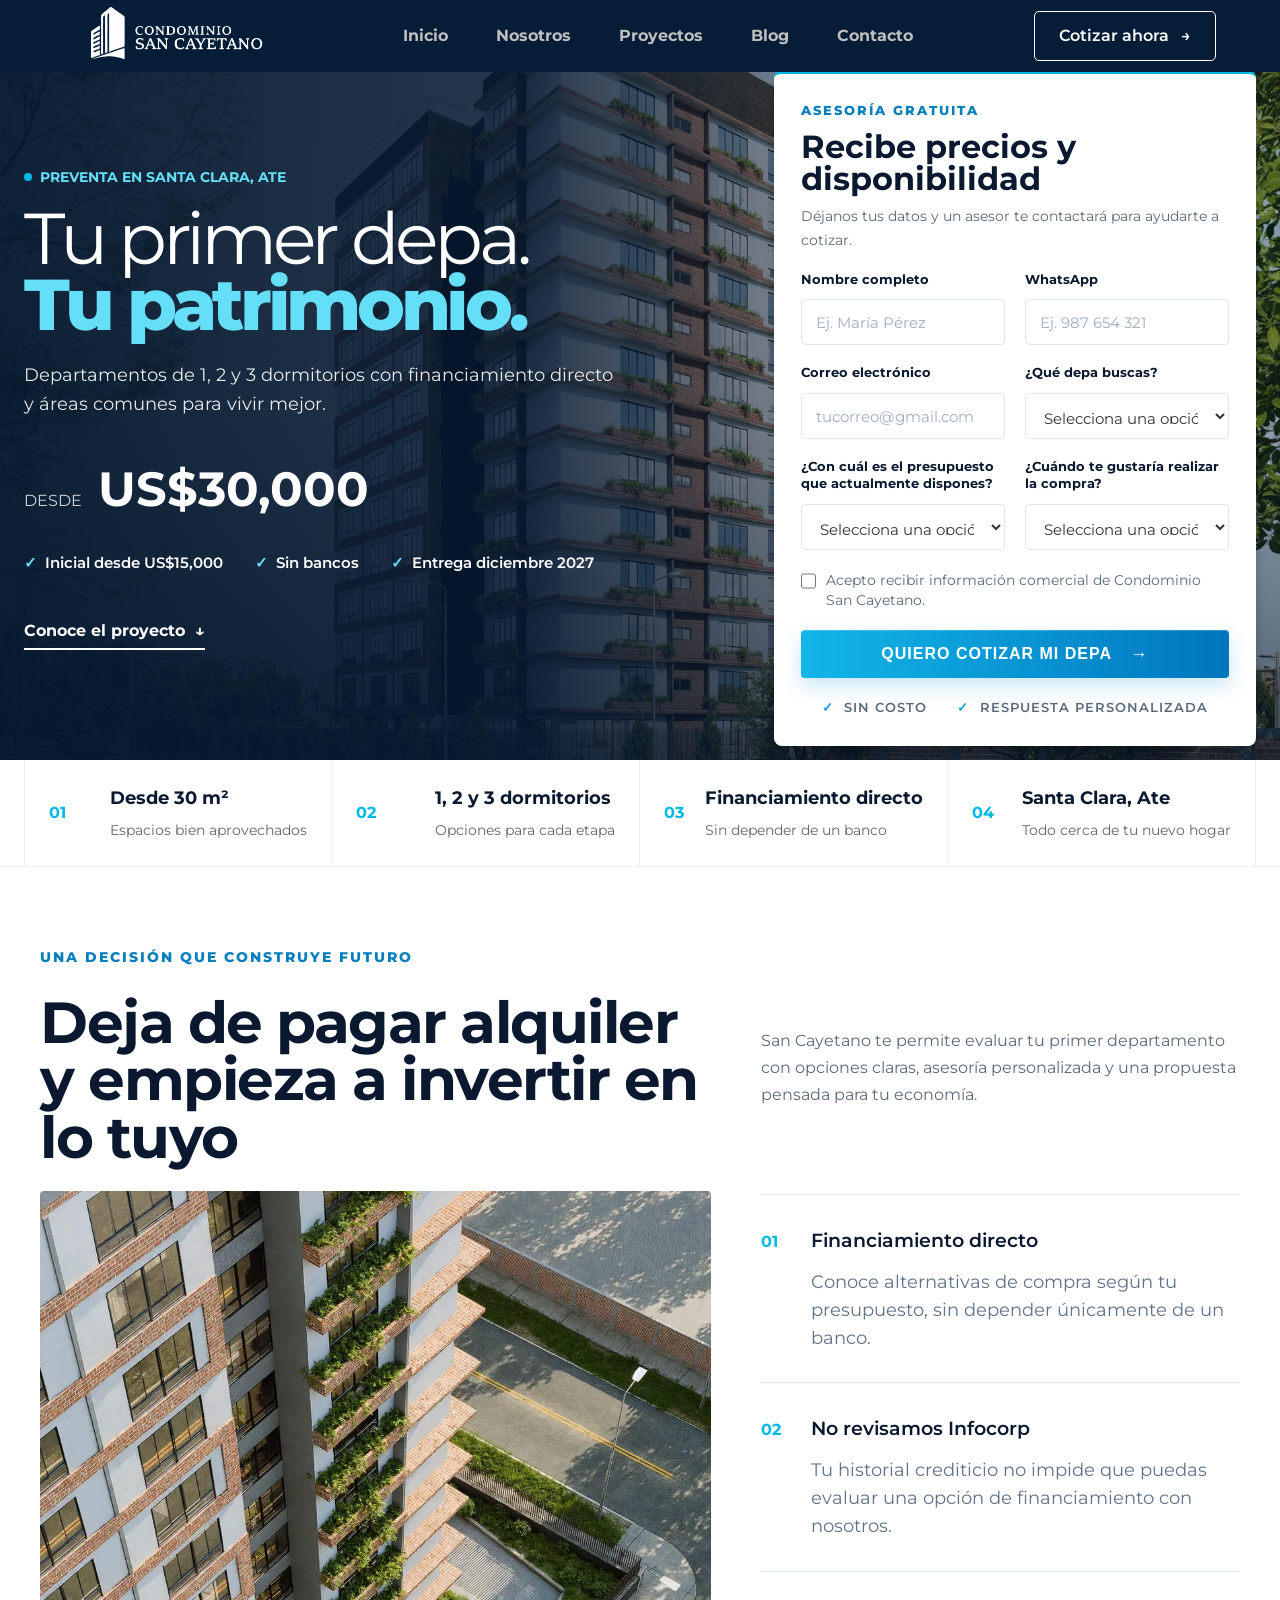
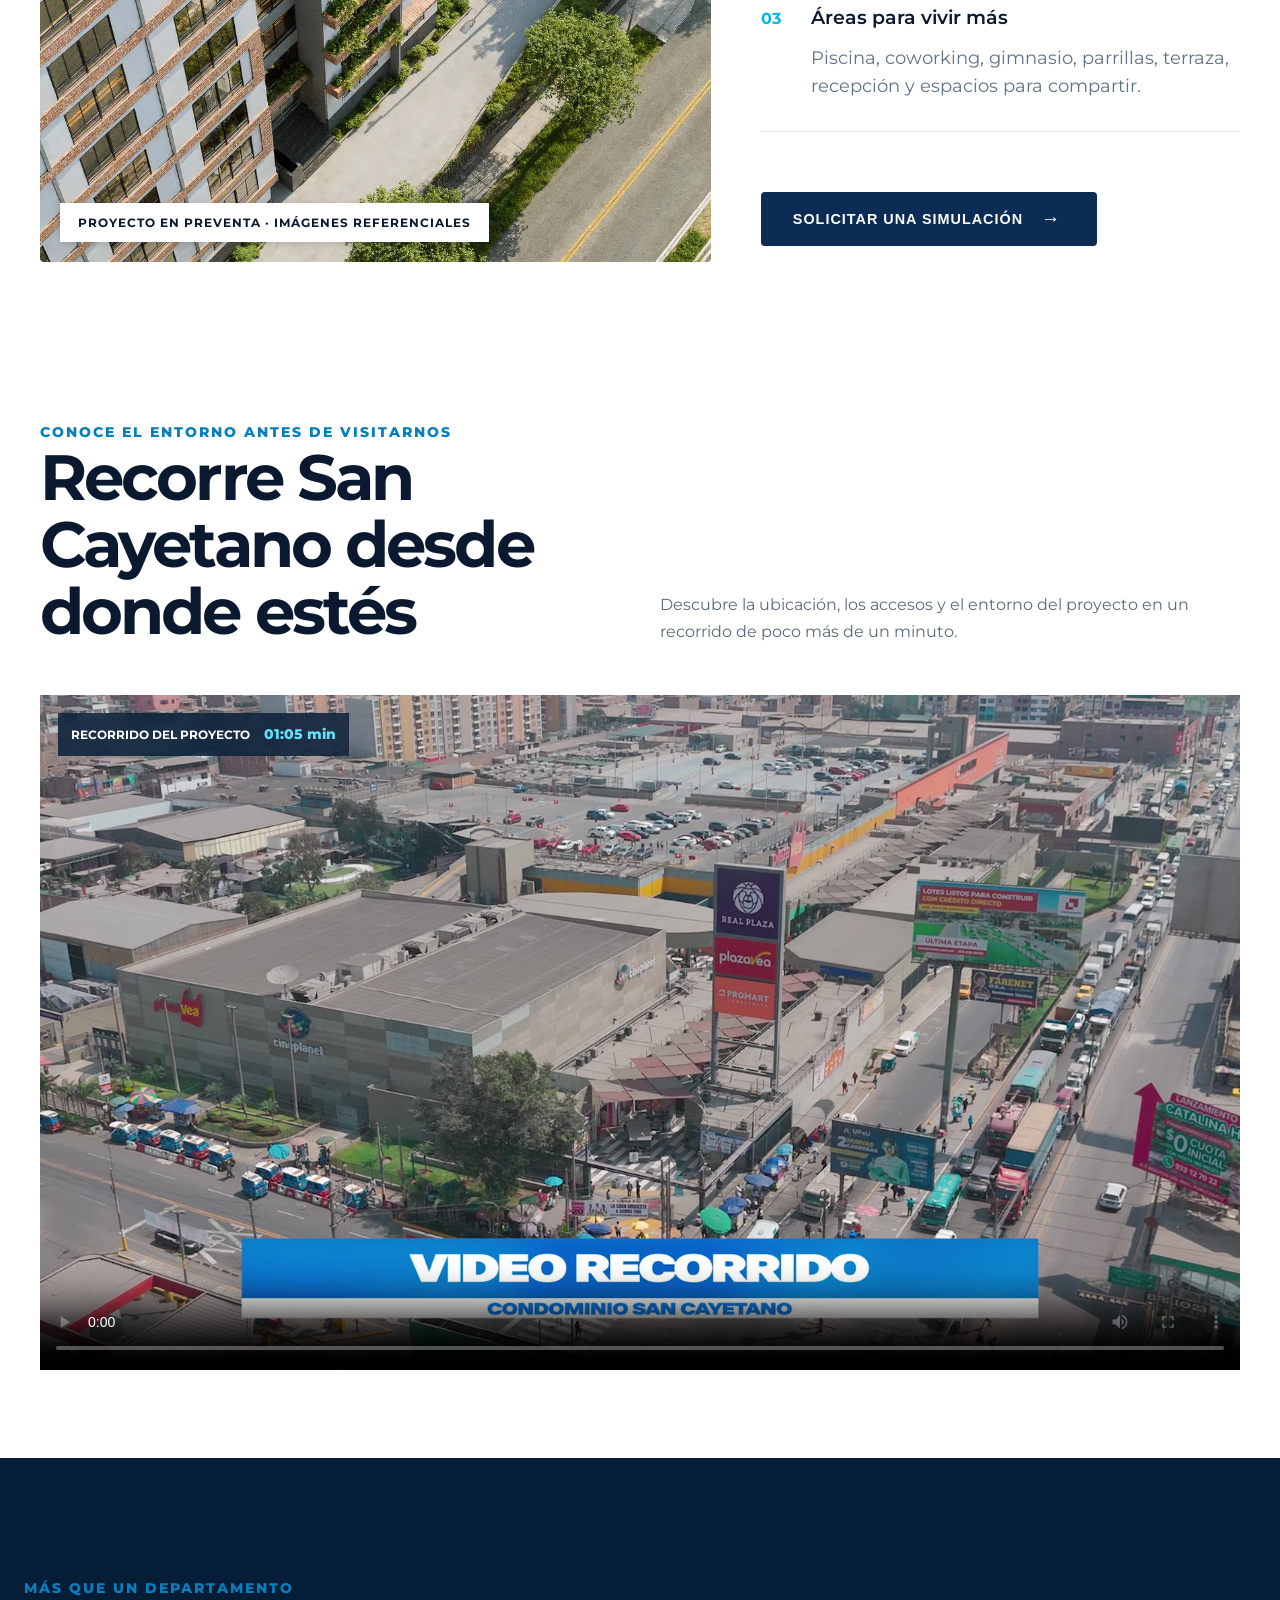
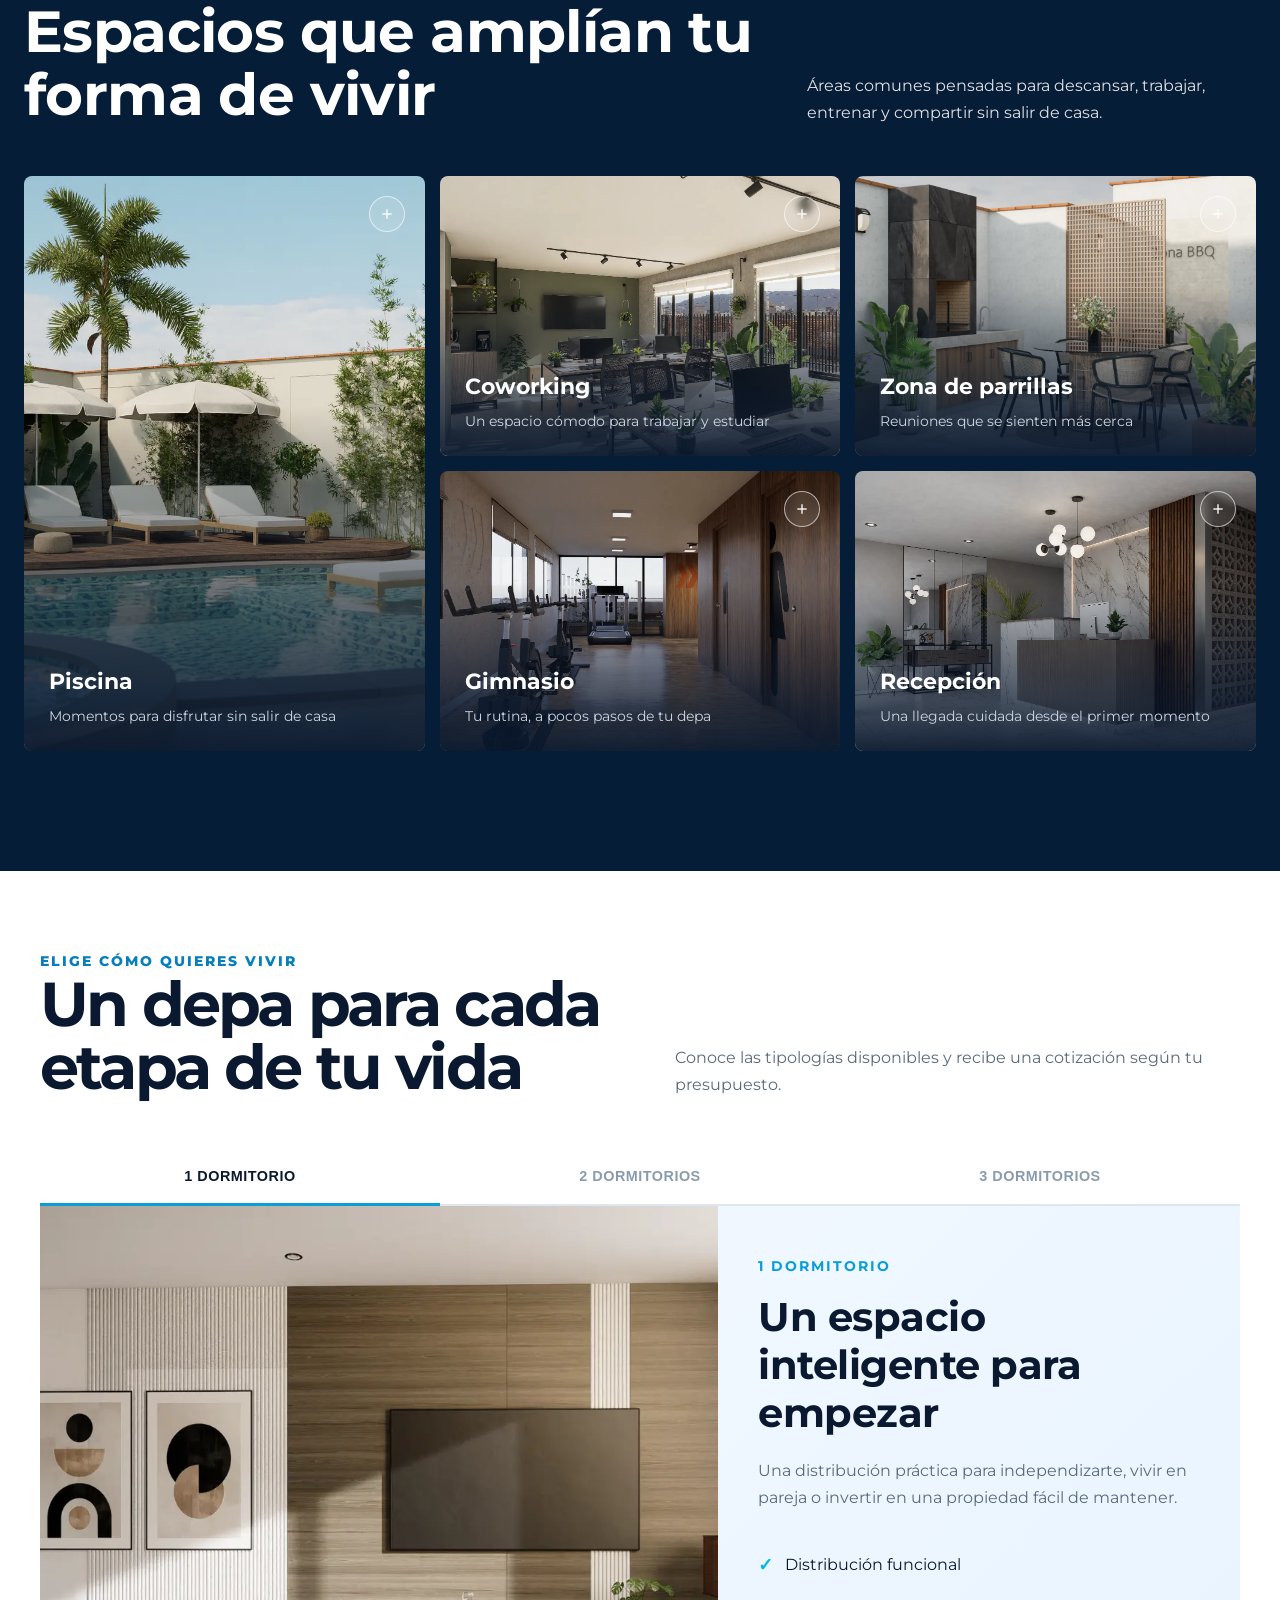
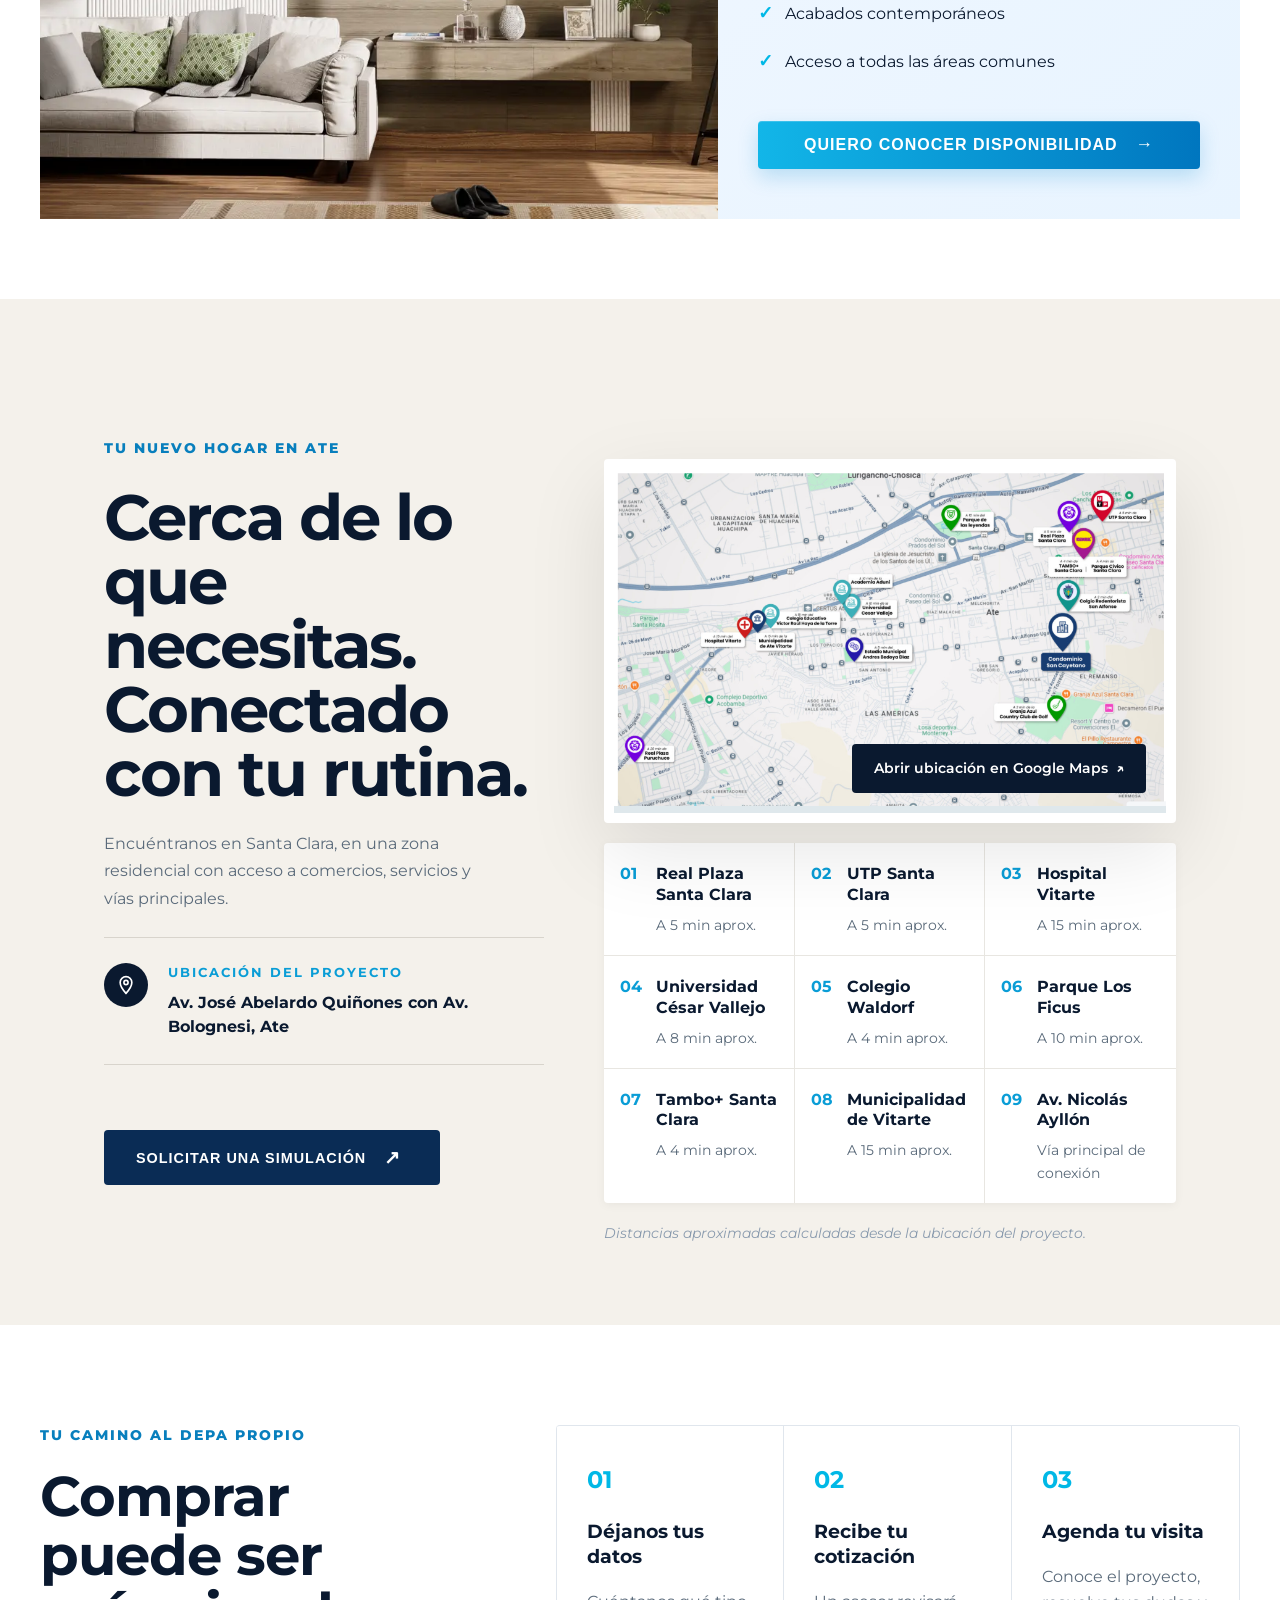
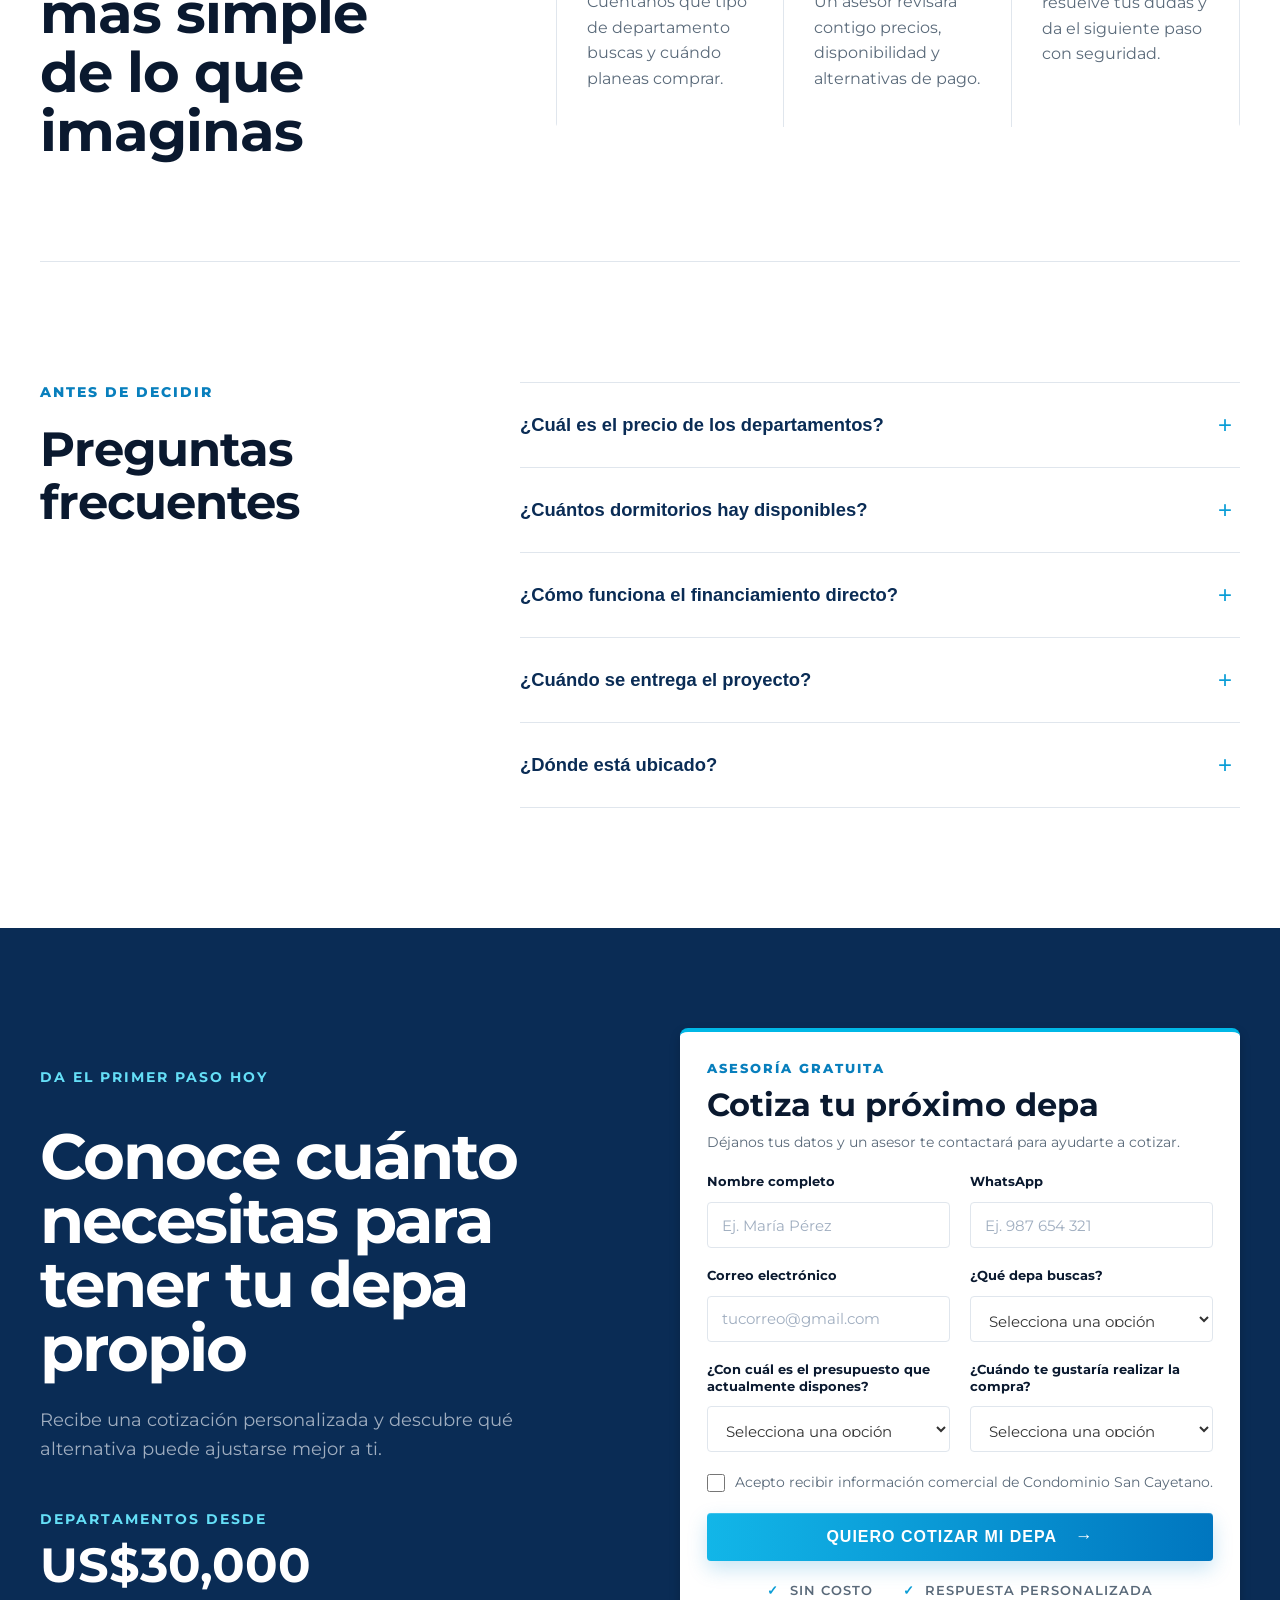
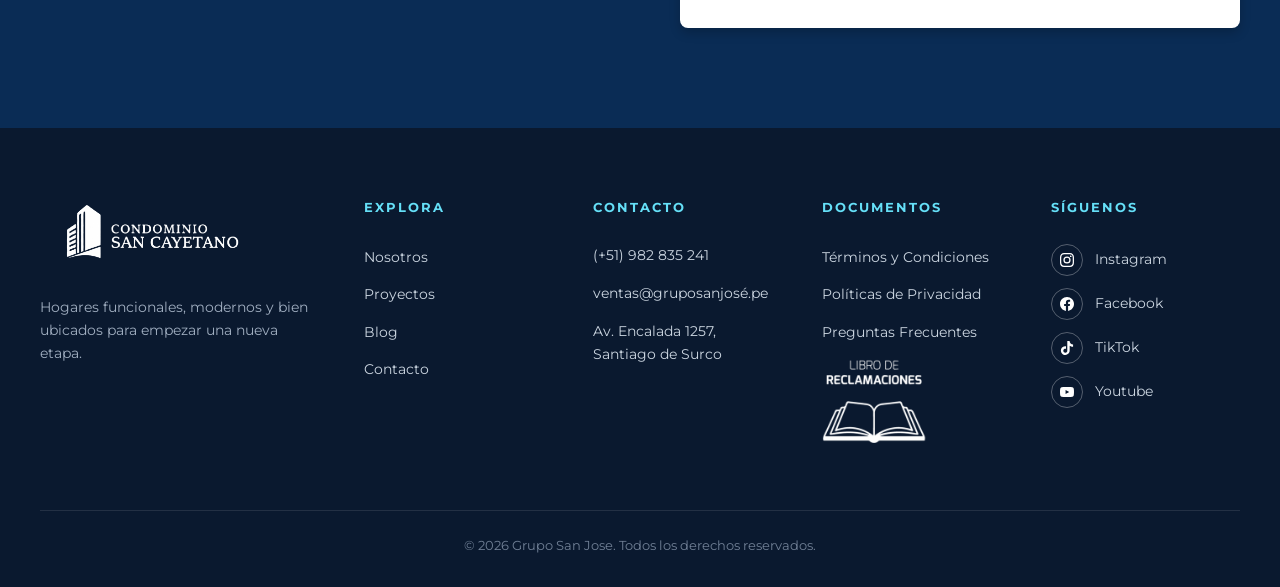
==== commit 7be42b1d: "feat: Se completo el responsive mobile, tablet y laptop" ====
--- a/index.html
+++ b/index.html
@@ -30,6 +30,10 @@
                 <li><a href="/blog.html">Blog</a></li>
                 <li><a href="/contacto.html">Contacto</a></li>
             </ul>
+            <button type="submit" class="btn-submit activeMobile">
+                COTIZAR MI DEPA
+                <span class="arrow" aria-hidden="true">→</span>
+            </button>
         </nav>
         <a class="btn-cotizar" href="#form">
             Cotizar ahora
@@ -175,6 +179,10 @@
             <div class="col-izquierda">
                 <div class="etiqueta-superior">Una decisión que construye futuro</div>
                 <h2 class="titulo-principal">Deja de pagar alquiler y empieza a invertir en lo tuyo</h2>
+                <p class="descripcion active-mobile">
+                    San Cayetano te permite evaluar tu primer departamento con opciones claras, asesoría personalizada y
+                    una propuesta pensada para tu economía.
+                </p>
                 <div class="imagen-container">
                     <img src="/image/vista-aerea.webp" alt="Edificio Condominio San Cayetano - Vista aérea">
                     <div class="badge-imagen">Proyecto en preventa · Imágenes referenciales</div>
@@ -182,7 +190,7 @@
             </div>
             <!-- Columna Derecha -->
             <div class="col-derecha">
-                <p class="descripcion">
+                <p class="descripcion desable-mobile">
                     San Cayetano te permite evaluar tu primer departamento con opciones claras, asesoría personalizada y
                     una propuesta pensada para tu economía.
                 </p>
@@ -216,10 +224,12 @@
                         </p>
                     </li>
                 </ul>
-                <button class="btn-simulacion">
-                    Solicitar una simulación
-                    <span class="arrow">→</span>
-                </button>
+                <div class="content-simulacion">
+                    <button class="btn-simulacion">
+                        Solicitar una simulación
+                        <span class="arrow">→</span>
+                    </button>
+                </div>
             </div>
 
         </div>
@@ -238,12 +248,19 @@
             </p>
         </div>
 
-        <!-- Video Container -->
-        <video controls width="100%" playsinline preload="metadata" poster="image/poster-recorrido.jpg"
-            aria-label="Video de recorrido por el proyecto San Cayetano">
-            <source src="media/video-recorrido-san-cayetano.mp4" type="video/mp4">
-            Tu navegador no soporta la etiqueta de video.
-        </video>
+        <div class="video-framer">
+            <!-- Video Container -->
+            <video controls width="100%" playsinline preload="metadata" poster="image/poster-recorrido.jpg"
+                aria-label="Video de recorrido por el proyecto San Cayetano">
+                <source src="media/video-recorrido-san-cayetano.mp4" type="video/mp4">
+                Tu navegador no soporta la etiqueta de video.
+            </video>
+            <div class="video-meta">
+                <span>Recorrido del proyecto</span>
+                <strong>01:05 min</strong>
+            </div>
+        </div>
+
     </section>
 
     <!-- Features Espacios que amplían-->
@@ -458,10 +475,12 @@
                     </div>
                 </div>
 
-                <button class="btn-simulacion">
-                    Solicitar una simulación
-                    <span class="arrow">↗</span>
-                </button>
+                <div class="content-simulacion">
+                    <button class="btn-simulacion">
+                        Solicitar una simulación
+                        <span class="arrow">↗</span>
+                    </button>
+                </div>
 
             </div>
 
@@ -669,7 +688,7 @@
         <div class="cotizar-container">
             <!-- Columna Izquierda -->
             <div class="col-izquierda">
-                <div class="etiqueta">Da el primer paso hoy</div>
+                <div class="precio-etiqueta">Da el primer paso hoy</div>
                 <h2 class="titulo-cotizar">Conoce cuánto necesitas para tener tu depa propio</h2>
                 <p class="descripcion-cotizar">
                     Recibe una cotización personalizada y descubre qué alternativa puede ajustarse mejor a ti.
@@ -851,9 +870,13 @@
             <div class="footer-bottom">
                 <p>© 2026 Grupo San Jose. Todos los derechos reservados.</p>
             </div>
-
         </div>
     </footer>
+
+    <a class="mobile-cta">
+        Cotiza tu depa desde US$30,000
+        <span>→</span>
+    </a>
 
 
 
--- a/style.css
+++ b/style.css
@@ -53,6 +53,8 @@
     cursor: pointer;
     padding: 8px;
     z-index: 1001;
+    border: 1px solid #cecece;
+    border-radius: 5px;
 }
 
 .menu-toggle span {
@@ -646,7 +648,7 @@
 .etiqueta-superior {
     color: #087fbd;
     font-size: 0.85rem;
-    font-weight: 700;
+    font-weight: 800;
     letter-spacing: 2px;
     text-transform: uppercase;
 }
@@ -852,7 +854,7 @@
 }
 
 .descripcion-amenities {
-    color: #a0aec0;
+    color: #dfe0e2;
     font-size: 1rem;
     line-height: 1.7;
     padding-top: 50px;
@@ -1118,7 +1120,7 @@
     border: none;
     padding: 20px;
     font-size: 0.9rem;
-    font-weight: 700;
+    font-weight: 800;
     letter-spacing: 0.5px;
     text-transform: uppercase;
     color: #8a9bae;
@@ -1715,6 +1717,40 @@
     align-items: center;
 }
 
+.video-framer {
+    position: relative;
+}
+
+.video-meta {
+    color: #fff;
+    -webkit-backdrop-filter: blur(10px);
+    backdrop-filter: blur(10px);
+    pointer-events: none;
+    background: #061d38d1;
+    align-items: center;
+    gap: 14px;
+    padding: 10px 13px;
+    display: flex;
+    position: absolute;
+    top: 18px;
+    left: 18px;
+}
+
+.video-meta span {
+    font-size: 12px;
+    text-transform: uppercase;
+    font-weight: 700;
+
+}
+
+.video-meta strong {
+    color: #65dff7;
+    ;
+    font-size: 14px;
+    font-weight: 800;
+}
+
+
 /* Columna Izquierda */
 .col-izquierda {
     display: flex;
@@ -2167,7 +2203,7 @@
 .titulo-nosotros {
     color: #0a192f;
     font-size: 3.8rem;
-    font-weight: 300;
+    font-weight: 400;
     line-height: 1.1;
     letter-spacing: -1px;
 }
@@ -2199,6 +2235,7 @@
     align-self: flex-start;
     margin-top: 10px;
 }
+
 
 .btn-conoce:hover {
     color: #0a9dd6;
@@ -3626,7 +3663,13 @@
     font-weight: 600;
 }
 
-
+.activeMobile {
+    display: none;
+}
+
+.active-mobile {
+    display: none;
+}
 
 /*================ Responsive Mobile CSS ================*/
 @media (max-width: 1440px) {
@@ -3634,6 +3677,10 @@
         padding: 0rem 5%;
     }
 
+    .mobile-cta {
+        display: none;
+    }
+
     .hero-content {
         min-height: 700px;
     }
@@ -3664,21 +3711,49 @@
         padding: 0rem 3%;
     }
 
+    .btn-submit {
+        display: none;
+    }
+
+     /* Secciones generales */
+    .section-proyecto,
+    .section-video,
+    .section-tipologias,
+    .section-pasos,
+    .section-faq,
+    .section-principios,
+    .section-cotizar,
+    .section-articulos,
+    .section-nosotros,
+    .section-ubicacion,
+    .section-equipo,
+    .section-mision-vision {
+        padding: 60px 20px;
+    }
+
+    .mobile-cta {
+        display: none;
+    }
+
     nav ul {
         gap: 2rem;
     }
 
     /* Hero */
     .hero-content {
-        grid-template-columns: 1fr;
+        grid-template-columns: 1fr 1fr;
         gap: 2rem;
         min-height: auto;
-        padding-top: 100px;
+        padding-top: 150px;
         padding-bottom: 60px;
     }
 
     .hero h1 {
         font-size: 4rem;
+    }
+
+    .hero-text {
+        max-width: 100%;
     }
 
     .hero h1 span {
@@ -3696,26 +3771,34 @@
         right: auto;
         margin-top: 40px;
         width: 100%;
-        max-width: 500px;
+        max-width: 707px;
     }
 
     /* Features bottom */
     .facts-grid {
-        grid-template-columns: repeat(2, 1fr);
+        grid-template-columns: repeat(4, 1fr);
     }
 
     .feature-box:nth-child(2) {
         border-right: none;
     }
 
+    .imagen-container {
+        height: 100%;
+    }
+
+    .imagen-container img {
+        height: 100%;
+    }
+
     /* Proyecto */
     .proyecto-grid {
-        grid-template-columns: 1fr;
+        grid-template-columns: 1fr 1fr;
         gap: 40px;
     }
 
     .col-derecha {
-        padding-top: 0;
+        padding-top: 40px;
     }
 
     .titulo-principal {
@@ -3724,7 +3807,7 @@
 
     /* Video */
     .video-header {
-        grid-template-columns: 1fr;
+        grid-template-columns: 1.5fr 1fr;
         gap: 20px;
     }
 
@@ -3759,7 +3842,7 @@
 
     /* Tipologías */
     .tipologias-header {
-        grid-template-columns: 1fr;
+        grid-template-columns: 1.3fr 1fr;
         gap: 20px;
     }
 
@@ -3772,7 +3855,7 @@
     }
 
     .tab-content.active {
-        grid-template-columns: 1fr;
+        grid-template-columns: 1.2fr 1fr;
     }
 
     .tab-imagen {
@@ -3781,7 +3864,7 @@
 
     /* Ubicación */
     .ubicacion-grid {
-        grid-template-columns: 1fr;
+        grid-template-columns: 1fr 1.4fr;
         gap: 40px;
     }
 
@@ -3802,7 +3885,7 @@
 
     /* FAQ */
     .faq-grid {
-        grid-template-columns: 1fr;
+        grid-template-columns: 1fr 2fr;
         gap: 40px;
     }
 
@@ -3811,13 +3894,13 @@
     }
 
     .titulo-faq {
-        font-size: 2.5rem;
+        font-size: 3rem;
     }
 
     /* Cotizar */
     .cotizar-container {
-        grid-template-columns: 1fr;
-        gap: 50px;
+        grid-template-columns: 1fr 1fr;
+        gap: 35px;
     }
 
     .titulo-cotizar {
@@ -3826,7 +3909,7 @@
 
     /* Nosotros */
     .nosotros-grid {
-        grid-template-columns: 1fr;
+        grid-template-columns: 1fr 1.4fr;
         gap: 40px;
     }
 
@@ -3836,9 +3919,14 @@
 
     /* Equipo */
     .equipo-header {
-        grid-template-columns: 1fr;
+        grid-template-columns: 1fr 1fr;
         gap: 20px;
     }
+
+     .col-izquierda {
+        height: 100%;
+    }
+
 
     .descripcion-equipo {
         padding-top: 0;
@@ -3849,11 +3937,11 @@
     }
 
     .carrusel-equipo {
-        grid-template-columns: 1fr;
+        grid-template-columns: 1fr 1fr;
     }
 
     .carrusel-imagen {
-        aspect-ratio: 16/10;
+        aspect-ratio: 4/5;
     }
 
     .carrusel-info-panel {
@@ -3864,9 +3952,13 @@
         font-size: 2.5rem;
     }
 
+    .mv-item {
+        gap: 30px;
+    }
+
     /* Misión y Visión */
     .mv-grid {
-        grid-template-columns: 1fr;
+        grid-template-columns: 1fr 1fr;
         gap: 60px;
     }
 
@@ -3875,12 +3967,12 @@
     }
 
     .mv-titulo {
-        font-size: 2.8rem;
+        font-size: 2rem;
     }
 
     /* Principios */
     .principios-header {
-        grid-template-columns: 1fr;
+        grid-template-columns: 1.4fr 1fr;
         gap: 30px;
     }
 
@@ -3894,15 +3986,15 @@
     }
 
     .principios-grid {
-        grid-template-columns: 1fr 1fr;
+        grid-template-columns: 1fr 1fr 1fr;
     }
 
     .principio-item:nth-child(1) {
-        border-left: none;
+        border-left: 1px solid #eee;
     }
 
     .principio-item:nth-child(2) {
-        border-right: none;
+        border-right: 1px solid #eee;
     }
 
     /* CTA */
@@ -3982,6 +4074,33 @@
         padding: 0rem 3%;
     }
 
+    .activeMobile {
+        display: block;
+    }
+
+    .hero-content {
+        grid-template-columns: 1fr;
+        align-items: start;
+        padding-top: 120px;
+    }
+
+    .ubicacion-grid {
+        grid-template-columns: 1fr 1.4fr;
+        gap: 30px;
+    }
+
+    .btn-submit {
+        display: none;
+    }
+
+    .tab-content.active {
+        grid-template-columns: 1fr 1fr;
+    }
+
+    .mobile-cta {
+        display: none;
+    }
+
     .btn-cotizar {
         display: none;
     }
@@ -3989,6 +4108,13 @@
     .menu-toggle {
         display: flex;
     }
+
+    .proyecto-grid {
+        display: grid;
+        grid-template-columns: 1fr 1fr;
+        gap: 50px;
+        align-items: start;
+}
 
     .nav-menu {
         position: fixed;
@@ -4011,6 +4137,7 @@
     .nav-menu ul {
         flex-direction: column;
         gap: 25px;
+        padding-bottom: 25px;
     }
 
     .nav-menu a {
@@ -4024,11 +4151,11 @@
     }
 
     .hero h1 {
-        font-size: 3rem;
+        font-size: 4rem;
     }
 
     .hero h1 span {
-        font-size: 3rem;
+        font-size: 4rem;
     }
 
     .hero-subtitle {
@@ -4045,7 +4172,7 @@
     }
 
     .hero-values {
-        flex-direction: column;
+        flex-direction: row;
         max-width: 100%;
     }
 
@@ -4059,6 +4186,10 @@
         border-bottom: none;
     }
 
+    .hero-text {
+        max-width: 100%;
+    }
+
     /* Form */
     .form-row {
         grid-template-columns: 1fr;
@@ -4068,18 +4199,52 @@
         padding: 2rem;
     }
 
+    .paso-item {
+        border-bottom: 0px;
+        border-right: 1px solid #eee;
+    }
+
+    .paso-item:first-child {
+        border-left: 1px solid #eee;
+    }
+
+    .nosotros-grid {
+        grid-template-columns: 1fr 1.3fr;
+    }
+
     /* Features bottom */
+    
     .facts-grid {
-        grid-template-columns: 1fr;
+        grid-template-columns: 1fr 1fr;
+        border: 1px solid #ececec;
     }
 
     .feature-box {
-        border-right: none;
-        border-bottom: 1px solid #eee;
+        justify-content: start;
+        gap: 30px;
+        padding: 1.5rem;
+        border: 1px solid #eee;
     }
 
     .feature-box:last-child {
         border-bottom: none;
+    }
+
+    .activeMobile {
+        display: block;
+        padding: 0px;
+    }
+
+    .equipo-header {
+        grid-template-columns: 1fr 1fr;
+    }
+
+    .carrusel-equipo {
+        grid-template-columns: 1fr 1fr;
+    }
+
+    .carrusel-imagen {
+        aspect-ratio: 4/5;
     }
 
     .feature-box:first-child {
@@ -4093,6 +4258,7 @@
     .section-pasos,
     .section-faq,
     .section-principios,
+    .section-cotizar,
     .section-articulos,
     .section-nosotros,
     .section-equipo,
@@ -4123,13 +4289,13 @@
     .titulo-cta,
     .titulo-blog,
     .titulo-articulos {
-        font-size: 2.2rem !important;
+        font-size: 3rem;
+        line-height: 0.9;
     }
 
     /* Amenities */
     .amenities-grid {
-        grid-template-columns: 1fr;
-        grid-template-rows: repeat(5, 250px);
+        grid-template-columns: repeat(2, 1fr);
     }
 
     .amenity-card.piscina {
@@ -4142,28 +4308,35 @@
         grid-template-columns: 1fr;
     }
 
+    .faq-grid {
+        grid-template-columns: 1fr 1.4fr;
+    }
+   
     .paso-item {
-        border-right: none;
-        border-bottom: 1px solid #e0e6ed;
-    }
-
-    .paso-item:last-child {
-        border-bottom: none;
+        border-bottom: 0px;
+        border-right: 1px solid #eee;
     }
 
     .paso-item:first-child {
-        border-left: none;
+        border-left: 1px solid #eee;
+    }
+
+    .titulo-visitanos {
+        font-size: 3rem;
     }
 
     /* Principios */
     .principios-grid {
-        grid-template-columns: 1fr;
+        grid-template-columns: 1fr 1fr 1fr;
     }
 
     .principio-item {
-        border-right: none;
-        border-bottom: 1px solid #e0e6ed;
+        border-right: 1px solid #e0e6ed;
         gap: 30px;
+    }
+
+    .tipologias-header {
+        grid-template-columns: 1fr 1fr;
     }
 
     .principio-item:last-child {
@@ -4171,12 +4344,21 @@
     }
 
     .principio-item:nth-child(1) {
-        border-left: none;
+        border-left: 1px solid #eee;
     }
 
     /* Ubicación */
     .ubicaciones-grid {
-        grid-template-columns: 1fr 1fr;
+        grid-template-columns: repeat(3, 1fr);
+    }
+
+    .ubicacion-item {
+        padding: 13px 12px;
+        border: 1px solid #eee;
+    }
+
+    .ubicacion-nombre {
+        font-size: 14px;
     }
 
     .ubicacion-item:nth-child(3n) {
@@ -4193,11 +4375,15 @@
     }
 
     .cta-titulo {
-        font-size: 2.2rem !important;
+        font-size: 2.2rem;
     }
 
     .cta-inner {
         max-width: 100%;
+    }
+
+    .content-blogs {
+        grid-template-columns: 1fr 1fr;
     }
 
     /* Blog */
@@ -4211,13 +4397,25 @@
 
     /* Artículos */
     .articulos-grid {
+        grid-template-columns: 1fr 1fr;
+    }
+
+    .col-pasos {
+        grid-template-columns: 1fr 1fr 1fr;
+    }
+
+    .mv-grid {
         grid-template-columns: 1fr;
+    }
+
+    .principios-header {
+        grid-template-columns: 1.4fr 1fr;
     }
 
     /* Equipo */
     .carrusel-arrows {
-        bottom: 20px;
-        right: 20px;
+        bottom: 57px;
+        right: 55px;
     }
 
     /* Misión y Visión */
@@ -4231,8 +4429,20 @@
 
     /* Footer */
     .footer-grid {
-        grid-template-columns: 1fr;
+        grid-template-columns: 1fr 1fr;
         gap: 30px;
+    }
+
+    .col-izquierda {
+        height: 100%;
+    }
+
+    .imagen-container img {
+        height: 100%;
+    }
+
+    .imagen-container {
+        height: 100%;
     }
 
     .footer {
@@ -4247,7 +4457,40 @@
 
 @media (max-width: 768px) {
     .brand-logo {
-        width: 160px;
+        width: 220px;
+    }
+
+    .hero-shade {
+        background: linear-gradient(90deg, #05182ff5 0%, #05182fd9 60%, #05182f66 100%, #05182f54 100%), linear-gradient(#0000 100%, #04142880);
+    }
+
+    .footer-grid {
+        grid-template-columns: 1fr 1fr;
+    }
+
+    .titulo-blog {
+        font-size: 3.4rem;
+    }
+
+    .bg-blog-single {
+        padding: 50px 25px;
+    }
+
+    .activeMobile {
+        display: block;
+        padding: 0;
+    }
+
+    .titulo-visitanos {
+        font-size: 3.2rem;
+    }
+
+
+    .btn-submit {
+        display: block;
+        padding: 0;
+        min-width: 100%;
+        max-width: 400px;
     }
 
     /* Hero */
@@ -4255,16 +4498,42 @@
         padding-top: 90px;
     }
 
+    .cta-titulo {
+        font-size: 3.3rem;
+    }
+
+    .hero-text {
+        max-width: 100%;
+    }
+
+    .hero-values {
+        flex-direction: row;
+    }
+
+    .carrusel-arrows {
+        bottom: 52px;
+        right: 50px;
+    }
+
+    .value-item {
+        padding: 15px 17px;
+        border-right: 1px solid rgba(255, 255, 255, 0.1);
+    }
+
     .hero h1 {
-        font-size: 2.5rem;
+        font-size: 4.5rem;
     }
 
     .hero h1 span {
-        font-size: 2.5rem;
+        font-size: 4.5rem;
     }
 
     .hero-subtitle {
-        font-size: 0.95rem;
+        font-size: 1.1rem;
+    }
+
+    .preventa-tag {
+        font-size: 1.4rem;
     }
 
     .price {
@@ -4286,7 +4555,8 @@
 
     /* Tipologías */
     .tabs-nav {
-        grid-template-columns: 1fr;
+        display: grid;
+        grid-template-columns: repeat(3, 1fr);
     }
 
     .tab-btn {
@@ -4298,13 +4568,23 @@
         font-size: 1.8rem;
     }
 
+    .facts-grid {
+        grid-template-columns: 1fr 1fr;
+        border: 1px solid #ececec;
+    }
+
     .tab-imagen {
         min-height: 280px;
     }
 
+    .features-list {
+        flex-direction: row;
+        gap: 20px;
+    }
+
     /* Ubicación */
     .ubicaciones-grid {
-        grid-template-columns: 1fr;
+        grid-template-columns: 1fr 1fr 1fr;
     }
 
     .ubicacion-item {
@@ -4317,6 +4597,10 @@
 
     .ubicacion-item:nth-child(2n) {
         border-right: none;
+    }
+
+    .descripcion-cotizar {
+        max-width: 100%;
     }
 
     .btn-maps {
@@ -4339,8 +4623,8 @@
     }
 
     .form-footer {
-        flex-direction: column;
-        gap: 10px;
+        flex-direction: row;
+        gap: 30px;
         align-items: center;
     }
 
@@ -4386,15 +4670,58 @@
         min-height: 450px;
     }
 
+    .carrusel-imagen {
+        aspect-ratio: 5 / 6;
+    }
+
+    .feature-box {
+        justify-content: start;
+        gap: 30px;
+        padding: 1.5rem;
+        border: 1px solid #eee;
+    }
+
     .cta-content {
         padding: 50px 20px;
     }
 
+    .active-mobile {
+        display: block;
+        margin-bottom: 15px;
+    }
+
+     .col-pasos {
+        grid-template-columns: 1fr 1fr 1fr;
+    }
+
+    .paso-item {
+        border-bottom: 0px;
+        border-right: 1px solid #eee;
+    }
+
+    .paso-item:first-child {
+        border-left: 1px solid #eee;
+        
+    }
+
+    .desable-mobile {
+        display: none;
+    }
+
+    .footer-description {
+        max-width: 100%;
+        font-size: 1.1rem;
+    } 
+
     .cta-btn {
-        padding: 16px 24px;
-        font-size: 0.85rem;
+        padding: 16px 20px;
+        font-size: 1rem;
         width: 100%;
         justify-content: center;
+    }
+
+    .titulo-faq {
+        font-size: 2.8rem;
     }
 
     /* Contacto */
@@ -4411,145 +4738,68 @@
         font-size: 1.3rem;
     }
 
+    .content-blogs {
+        display: grid;
+        grid-template-columns: 1fr 1fr;
+    }
+
     .modal-info {
         flex-direction: column;
         gap: 5px;
     }
 }
 
-/* @media (max-width: 600px) {
-    .titulo-tipologias {
-        font-size: 2rem;
-    }
-
-    .tabs-nav {
-        grid-template-columns: 1fr;
-    }
-
-    .tab-btn {
-        padding: 15px;
-        font-size: 0.8rem;
-    }
-
-    .tab-info-titulo {
-        font-size: 1.8rem;
-    }
-
-    .tab-imagen {
-        min-height: 280px;
-    }
-
-    .titulo-faq {
-        font-size: 2.2rem;
-    }
-
-    .faq-pregunta {
-        font-size: 1rem;
-    }
-
-    .faq-question {
-        padding: 22px 0;
-    }
-
-    .footer-grid {
-        grid-template-columns: 1fr;
-        gap: 30px;
-    }
-
-    .footer-bottom {
-        flex-direction: column;
-        text-align: center;
-    }
-
-    .footer-bottom .disclaimer {
-        text-align: center;
-    }
-
-    .footer {
-        padding: 40px 20px 20px;
-    }
-
-    .titulo-equipo {
-        font-size: 2rem;
-    }
-
-    .info-nombre {
-        font-size: 2rem;
-    }
-
-    .carrusel-info-panel {
-        padding: 30px 20px;
-    }
-
-    .contacto-item {
-        flex-direction: column;
-        gap: 5px;
-    }
-
-    .contacto-label {
-        min-width: auto;
-    }
-
-    .titulo-blog {
-        font-size: 2.4rem;
-        letter-spacing: -1px;
-    }
-
-    .descripcion-blog {
-        font-size: 1rem;
-    }
-
-    .blog-card-contenido {
-        padding: 30px 25px;
-    }
-
-    .blog-card-titulo {
-        font-size: 1.8rem;
-    }
-
-    .btn-asesoria {
-        width: 100%;
-        justify-content: center;
-    }
-
-    .articulos-grid {
-        grid-template-columns: 1fr;
-    }
-
-    .titulo-articulos {
-        font-size: 2rem;
-    }
-
-    .articulo-titulo {
-        font-size: 1.3rem;
-    }
-
-    .articulo-contenido {
-        padding: 25px 22px 30px;
-    }
-} */
-
-@media (max-width: 480px) {
+@media (max-width: 600px) {
     header {
         padding: 0.8rem 4%;
     }
 
+    .activeMobile {
+        display: block;
+    }
+
+    .active-mobile {
+        display: block;
+        margin-bottom: 15px;
+    }
+
+    .col-pasos {
+        border: 1px solid #e0e6ed;
+    }
+
+    .desable-mobile {
+        display: none;
+    }
+
+    .facts-grid {
+        grid-template-columns: 1fr;
+        border: 1px solid #ececec;
+    }
+
     .brand-logo {
         width: 190px;
     }
 
     /* Hero */
     .hero-content {
-        padding-top: 115px;
-        padding-bottom: 40px;
+        padding-top: 70px;
+        padding-bottom: 0px;
     }
 
     .hero h1 {
-        font-size: 3.3rem;
+        font-size: 4rem;
+    }
+
+    .hero-shade {
+        background: linear-gradient(90deg, #05182ff5 0%, #05182fd9 60%, #05182f66 100%, #05182f54 90%), linear-gradient(#0000 50%, #04142880);
+    }
+
+    .ubicacion-item {
+        padding: 10px 13px;
     }
 
     .hero h1 span {
-        font-size: 3.6rem;
+        font-size: 4rem;
     }
 
     .preventa-tag {
@@ -4565,12 +4815,32 @@
         gap: 1rem;
     }
 
+    .titulo-amenities {
+        font-size: 2.6rem;
+        padding-top: 12px;
+        line-height: 1;
+    }
+
     .price-label {
         font-size: 0.85rem;
     }
 
     .feature-item {
         font-size: 1.1rem;
+    }
+
+    .feature-box {
+        justify-content: start;
+        gap: 30px;
+        padding: 1rem;
+    }
+
+    .btn-simulacion {
+        margin-top: 20px;
+    }
+
+    .content-simulacion {
+        text-align: center;
     }
 
     /* Form */
@@ -4579,7 +4849,11 @@
     }
 
     .form-header h2 {
-        font-size: 1.3rem;
+        font-size: 1.7rem;
+    }
+
+    .titulo-visitanos {
+        font-size: 2.8rem;
     }
 
     .form-tag {
@@ -4587,12 +4861,81 @@
     }
 
     .btn-submit {
-        font-size: 0.8rem;
-        padding: 0.9rem;
+        font-size: 1rem;
+        padding: 0.8rem;
+        font-weight: 800;
+    }
+
+    .mobile-active {
+        margin-top: 25px;
+    }
+
+    .content-simulacion {
+        text-align: center;
+    }
+
+    .btn-maps-overlay {
+        bottom: 7px;
+        right: 13px;
+        padding: 9px 10px;
+        font-size: 0.65rem;
+        font-weight: 700;
+    }
+
+    .col-izquierda {
+        gap: 10px;
+        margin-bottom: 30px;
+    }
+
+    .descripcion-ubicacion {
+        font-weight: 600;
     }
 
     .form-footer {
-        font-size: 10px;
+        display: flex;
+        flex-direction: row;
+        align-items: center;
+        gap: 10px;
+    }
+
+    .features-bottom {
+        border-bottom: 0px;
+    }
+
+    .carrusel-imagen {
+        aspect-ratio: 4 / 5;
+    }
+
+    .carrusel-arrows {
+        bottom: 52px;
+        right: 50px;
+    }
+
+    .hero-text {
+        padding: 10px 0px;
+    }
+
+    .col-texto {
+        gap: 17px;
+    }
+
+    .form-footer span {
+        font-size: 13px;
+    }
+
+    .footer-description {
+        max-width: 100%;
+        font-size: 1rem;
+    }
+
+    .box-title h2 {
+        font-size: 1.5rem;
+        line-height: 1.2;
+    }
+
+    .content-blogs {
+        display: grid;
+        grid-template-columns: 1fr;
     }
 
     /* Títulos generales */
@@ -4610,8 +4953,9 @@
     .titulo-blog,
     .titulo-articulos,
     .titulo-cta-info {
-        font-size: 1.8rem !important;
+        font-size: 2.6rem !important;
         letter-spacing: -0.5px !important;
+        line-height: 2.4rem;
     }
 
     /* Secciones */
@@ -4625,6 +4969,11 @@
     .section-nosotros,
     .section-equipo,
     .section-mision-vision,
+    .section-amenities,
+    .features-bottom,
+    .section-blog-header,
+    .hero,
+    .bg-blog-single,
     .section-ubicacion,
     .section-contacto {
         padding: 50px 15px;
@@ -4634,14 +4983,31 @@
         padding-block: 60px;
     }
 
+    .descripcion-video {
+        font-size: 15px;
+    }
+
     .section-cotizar,
     .section-cta-info {
         padding: 50px 15px;
     }
 
+    .etiqueta {
+        margin-bottom: 15px;
+    }
+
+    .descripcion-tipologias {
+        font-weight: 500;
+        font-size: 15px;
+    }
+
     /* Amenities */
     .amenity-titulo {
         font-size: 1.2rem;
+    }
+
+    .amenities-header {
+        margin-bottom: 40px;
     }
 
     .amenity-descripcion {
@@ -4660,6 +5026,11 @@
         padding: 30px 20px;
     }
 
+    .tab-btn {
+        font-size: 12px;
+        font-weight: 800;
+    }
+
     .tab-info-titulo {
         font-size: 1.5rem;
     }
@@ -4670,8 +5041,34 @@
         gap: 15px;
     }
 
+    .ubicacion-grid {
+        display: block;
+    }
+
+    .ubicacion-item:nth-child(n+7) {
+        border-bottom: 1px solid #e8e6e1;
+    }
+
+    .shell {
+        margin: 0px;
+        width: 100%;
+    }
+
     .ubicacion-distancia {
-        padding-left: 0;
+        padding-left: 36px;
+    }
+
+    .footer-bottom {
+        margin-bottom: 4rem;
+    }
+
+    .tabs-nav {
+        display: grid;
+        grid-template-columns: repeat(3, 1fr);
+    }
+
+    .blog-header-grid {
+        padding-top: 5rem;
     }
 
     /* Pasos */
@@ -4688,9 +5085,49 @@
         font-size: 1.3rem;
     }
 
+    .form-row {
+        margin-bottom: 1rem;
+    }
+
+    .col-titulo {
+        gap: 5px
+    }
+
     /* CTA */
     .cta-btn {
         font-size: 0.8rem;
+        padding: 14px 30px;
+    }
+
+    .info-contacto {
+        border-top: none;
+    }
+
+    .contacto-item:first-child {
+        border-top: 1px solid #e8e6e1;
+    }
+
+    .contacto-item {
+        border-bottom: 1px solid #e8e6e1;
+        flex-direction: row;
+        gap: 17px;
+    }
+
+    .btn-maps {
+        font-size: 0.80rem;
+    }
+
+    .mv-item:nth-child(1) {
+        padding-bottom: 3rem;
+        border-bottom: 1px solid rgba(255, 255, 255, 0.1);
+    }
+
+    .principios-grid {
+        border: 1px solid #e0e6ed;
+    }
+
+    .cta-titulo {
+        font-size: 2.4rem !important;
     }
 
     /* Equipo */
@@ -4701,7 +5138,8 @@
     }
 
     .info-nombre {
-        font-size: 1.8rem;
+        font-size: 2.2rem;
+        font-weight: 500;
     }
 
     .info-cargo {
@@ -4720,6 +5158,60 @@
     .mv-descripcion {
         font-size: 1rem;
         max-width: 100%;
+    }
+
+    .mobile-cta {
+        z-index: 70;
+        color: #fff;
+        background: linear-gradient(135deg, #00b8e6, #087fbd);
+        justify-content: space-between;
+        align-items: center;
+        min-height: 62px;
+        padding: 0 18px;
+        font-size: 13px;
+        font-weight: 800;
+        display: flex;
+        position: fixed;
+        inset: auto 0 0;
+        box-shadow: 0 -10px 30px #061d3840;
+    }
+
+    .menu-toggle {
+        display: flex;
+    }
+
+    .nav-menu {
+        position: fixed;
+        top: 0;
+        right: -100%;
+        width: 100%;
+        max-width: 100%;
+        height: 100vh;
+        background-color: #061d38;
+        padding: 100px 40px 40px;
+        transition: right 0.4s ease;
+        z-index: 1000;
+        box-shadow: -5px 0 20px rgba(0, 0, 0, 0.3);
+    }
+
+    .nav-menu.active {
+        right: 0;
+    }
+
+    .nav-menu ul {
+        flex-direction: column;
+        gap: 25px;
+        padding-bottom: 25px;
+    }
+
+    .nav-menu ul li {
+        padding-bottom: 10px;
+        border-bottom: 1px solid #ffffff1a;
+    }
+
+    .nav-menu a {
+        font-size: 1.2rem;
+        color: #ffffff;
     }
 
     /* Blog */
@@ -4759,7 +5251,7 @@
 
     /* Contacto */
     .contacto-info h2 {
-        font-size: 1.8rem;
+        font-size: 2.4rem;
     }
 
     .contacto-valor-paragraph {
@@ -4821,4 +5313,627 @@
     .carrusel-container .carrusel-arrow.next {
         right: 10px;
     }
+}
+
+@media (max-width: 480px) {
+    header {
+        padding: 0.8rem 4%;
+    }
+
+    .proyecto-grid {
+        grid-template-columns: 1fr;
+    }
+
+    .tipologias-header {
+        grid-template-columns: 1fr;
+    }
+
+    .tab-content.active {
+        grid-template-columns: 1fr;
+    }
+
+    .amenities-grid {
+        grid-template-columns: 1fr;
+    }
+
+    .video-header {
+        grid-template-columns: 1fr;
+    }
+
+    .ubicaciones-grid {
+        grid-template-columns: 1fr;
+    }
+
+    .footer-grid {
+        grid-template-columns: 1fr;
+    }
+
+    .principio-item {
+        border-bottom: 1px solid #eee;
+    }
+
+    .equipo-header {
+        grid-template-columns: 1fr;
+    }
+
+    .carrusel-equipo {
+        grid-template-columns: 1fr;
+    }
+
+    .nosotros-grid {
+        grid-template-columns: 1fr;
+    }
+
+    .activeMobile {
+        display: block;
+    }
+
+    .articulos-grid {
+         grid-template-columns: 1fr;
+    }
+
+    .active-mobile {
+        display: block;
+        margin-bottom: 15px;
+    }
+
+    .cotizar-container {
+        grid-template-columns: 1fr;
+    }
+
+    .faq-grid {
+         grid-template-columns: 1fr;
+    }
+
+    .col-pasos {
+        border: 1px solid #e0e6ed;
+        grid-template-columns: 1fr;
+    }
+
+    .desable-mobile {
+        display: none;
+    }
+
+    .facts-grid {
+        grid-template-columns: 1fr;
+        border: 1px solid #ececec;
+    }
+
+    .brand-logo {
+        width: 190px;
+    }
+
+    /* Hero */
+    .hero-content {
+        padding-top: 70px;
+        padding-bottom: 0px;
+    }
+
+    .hero h1 {
+        font-size: 3rem;
+    }
+    .hero h1 span {
+        font-size: 3rem;
+    }
+
+    .hero-shade {
+        background: linear-gradient(90deg, #05182ff5 0%, #05182fd9 60%, #05182f66 100%, #05182f54 90%), linear-gradient(#0000 50%, #04142880);
+    }
+
+    .ubicacion-item {
+        padding: 10px 13px;
+    }
+
+
+    .preventa-tag {
+        font-size: 1rem;
+    }
+
+    .hero-subtitle {
+        font-size: 0.9rem;
+    }
+
+    .price {
+        font-size: 2.5rem;
+        gap: 1rem;
+    }
+
+    .titulo-amenities {
+        font-size: 2.6rem;
+        padding-top: 12px;
+        line-height: 1;
+    }
+
+    .price-label {
+        font-size: 0.85rem;
+    }
+
+    .feature-item {
+        font-size: 1.1rem;
+    }
+
+    .feature-box {
+        justify-content: start;
+        gap: 30px;
+        padding: 1rem;
+    }
+
+    .btn-simulacion {
+        margin-top: 20px;
+    }
+
+    .content-simulacion {
+        text-align: center;
+    }
+
+    /* Form */
+    .form-card {
+        padding: 1.2rem;
+    }
+
+    .form-header h2 {
+        font-size: 1.7rem;
+    }
+
+    .titulo-visitanos {
+        font-size: 2.8rem;
+    }
+
+    .form-tag {
+        font-size: 0.7rem;
+    }
+
+    .btn-submit {
+        font-size: 0.7rem;
+        padding: 0.8rem;
+        font-weight: 800;
+    }
+
+    .mobile-active {
+        margin-top: 25px;
+    }
+
+    .content-simulacion {
+        text-align: center;
+    }
+
+    .btn-maps-overlay {
+        bottom: 7px;
+        right: 13px;
+        padding: 9px 10px;
+        font-size: 0.65rem;
+        font-weight: 700;
+    }
+
+    .col-izquierda {
+        gap: 10px;
+        margin-bottom: 30px;
+    }
+
+    .descripcion-ubicacion {
+        font-weight: 600;
+    }
+
+    .form-footer {
+        display: flex;
+        flex-direction: row;
+        align-items: center;
+        gap: 10px;
+    }
+
+    .features-bottom {
+        border-bottom: 0px;
+    }
+
+    .carrusel-imagen {
+        aspect-ratio: 4 / 5;
+    }
+
+    .carrusel-arrows {
+        bottom: 52px;
+        right: 50px;
+    }
+
+    .hero-text {
+        padding: 10px 0px;
+    }
+
+    .col-texto {
+        gap: 17px;
+    }
+
+    .form-footer span {
+        font-size: 10px;
+    }
+
+    .box-title h2 {
+        font-size: 1.5rem;
+        line-height: 1.2;
+    }
+
+    .content-blogs {
+        display: grid;
+        grid-template-columns: 1fr;
+    }
+
+    /* Títulos generales */
+    .titulo-principal,
+    .titulo-video,
+    .titulo-tipologias,
+    .titulo-ubicacion,
+    .titulo-pasos,
+    .titulo-faq,
+    .titulo-cotizar,
+    .titulo-nosotros,
+    .titulo-equipo,
+    .titulo-principios,
+    .titulo-cta,
+    .titulo-blog,
+    .titulo-articulos,
+    .titulo-cta-info {
+        font-size: 2.6rem !important;
+        letter-spacing: -0.5px !important;
+        line-height: 2.4rem;
+    }
+
+    /* Secciones */
+    .section-proyecto,
+    .section-video,
+    .section-tipologias,
+    .section-pasos,
+    .section-faq,
+    .section-principios,
+    .section-articulos,
+    .section-nosotros,
+    .section-equipo,
+    .section-mision-vision,
+    .section-amenities,
+    .features-bottom,
+    .section-blog-header,
+    .hero,
+    .bg-blog-single,
+    .section-ubicacion,
+    .section-contacto {
+        padding: 50px 15px;
+    }
+
+    .section-amenities {
+        padding-block: 60px;
+    }
+
+    .descripcion-video {
+        font-size: 15px;
+    }
+
+    .section-cotizar,
+    .section-cta-info {
+        padding: 50px 15px;
+    }
+
+    .etiqueta {
+        margin-bottom: 15px;
+    }
+
+    .descripcion-tipologias {
+        font-weight: 500;
+        font-size: 15px;
+    }
+
+    /* Amenities */
+    .amenity-titulo {
+        font-size: 1.2rem;
+    }
+
+    .amenities-header {
+        margin-bottom: 40px;
+    }
+
+    .amenity-descripcion {
+        font-size: 0.85rem;
+    }
+
+    .amenity-btn {
+        width: 32px;
+        height: 32px;
+        top: 15px;
+        right: 15px;
+    }
+
+    /* Tipologías */
+    .tab-info {
+        padding: 30px 20px;
+    }
+
+    .tab-btn {
+        font-size: 12px;
+        font-weight: 800;
+    }
+
+    .tab-info-titulo {
+        font-size: 1.5rem;
+    }
+
+    /* Ubicación */
+    .direccion-bloque {
+        flex-direction: column;
+        gap: 15px;
+    }
+
+    .ubicacion-grid {
+        display: block;
+    }
+
+    .ubicacion-item:nth-child(n+7) {
+        border-bottom: 1px solid #e8e6e1;
+    }
+
+    .shell {
+        margin: 0px;
+        width: 100%;
+    }
+
+    .ubicacion-distancia {
+        padding-left: 36px;
+    }
+
+    .footer-bottom {
+        margin-bottom: 4rem;
+    }
+
+    .tabs-nav {
+        display: grid;
+        grid-template-columns: repeat(3, 1fr);
+    }
+
+    .blog-header-grid {
+        padding-top: 5rem;
+    }
+
+    /* Pasos */
+    .paso-item {
+        padding: 25px 20px;
+    }
+
+    /* Principios */
+    .principio-item {
+        padding: 30px 20px;
+    }
+
+    .principio-titulo {
+        font-size: 1.3rem;
+    }
+
+    .form-row {
+        margin-bottom: 1rem;
+    }
+
+    .col-titulo {
+        gap: 5px
+    }
+
+    /* CTA */
+    .cta-btn {
+        font-size: 0.8rem;
+        padding: 14px 30px;
+    }
+
+    .info-contacto {
+        border-top: none;
+    }
+
+    .contacto-item:first-child {
+        border-top: 1px solid #e8e6e1;
+    }
+
+    .contacto-item {
+        border-bottom: 1px solid #e8e6e1;
+        flex-direction: row;
+        gap: 17px;
+    }
+
+    .btn-maps {
+        font-size: 0.80rem;
+    }
+
+    .mv-item:nth-child(1) {
+        padding-bottom: 3rem;
+        border-bottom: 1px solid rgba(255, 255, 255, 0.1);
+    }
+
+    .principios-grid {
+        border: 1px solid #e0e6ed;
+        grid-template-columns: 1fr;
+    }
+
+    .cta-titulo {
+        font-size: 2.4rem !important;
+    }
+
+    /* Equipo */
+    .carrusel-arrow {
+        width: 36px;
+        height: 36px;
+        font-size: 0.9rem;
+    }
+
+    .info-nombre {
+        font-size: 2.2rem;
+        font-weight: 500;
+    }
+
+    .info-cargo {
+        font-size: 1rem;
+    }
+
+    .contacto-valor {
+        font-size: 0.95rem;
+    }
+
+    /* Misión y Visión */
+    .mv-titulo {
+        font-size: 1.8rem;
+    }
+
+    .mv-descripcion {
+        font-size: 1rem;
+        max-width: 100%;
+    }
+
+    .mobile-cta {
+        z-index: 70;
+        color: #fff;
+        background: linear-gradient(135deg, #00b8e6, #087fbd);
+        justify-content: space-between;
+        align-items: center;
+        min-height: 62px;
+        padding: 0 18px;
+        font-size: 13px;
+        font-weight: 800;
+        display: flex;
+        position: fixed;
+        inset: auto 0 0;
+        box-shadow: 0 -10px 30px #061d3840;
+    }
+
+    .menu-toggle {
+        display: flex;
+    }
+
+    .nav-menu {
+        position: fixed;
+        top: 0;
+        right: -100%;
+        width: 100%;
+        max-width: 100%;
+        height: 100vh;
+        background-color: #061d38;
+        padding: 100px 40px 40px;
+        transition: right 0.4s ease;
+        z-index: 1000;
+        box-shadow: -5px 0 20px rgba(0, 0, 0, 0.3);
+    }
+
+    .nav-menu.active {
+        right: 0;
+    }
+
+    .nav-menu ul {
+        flex-direction: column;
+        gap: 25px;
+        padding-bottom: 25px;
+    }
+
+    .nav-menu ul li {
+        padding-bottom: 10px;
+        border-bottom: 1px solid #ffffff1a;
+    }
+
+    .nav-menu a {
+        font-size: 1.2rem;
+        color: #ffffff;
+    }
+
+    /* Blog */
+    .blog-card-imagen {
+        min-height: 250px;
+    }
+
+    .blog-card-contenido {
+        padding: 25px 20px;
+    }
+
+    .blog-card-titulo {
+        font-size: 1.6rem !important;
+    }
+
+    .btn-asesoria {
+        padding: 14px 20px;
+        font-size: 0.8rem;
+    }
+
+    /* Artículos */
+    .articulo-badge {
+        width: 30px;
+        height: 30px;
+        font-size: 0.65rem;
+        top: 15px;
+        right: 15px;
+    }
+
+    .articulo-titulo {
+        font-size: 1.15rem;
+    }
+
+    .articulo-descripcion {
+        font-size: 0.9rem;
+    }
+
+    /* Contacto */
+    .contacto-info h2 {
+        font-size: 2.4rem;
+    }
+
+    .principios-header {
+        grid-template-columns: 1fr;
+    }
+
+    .contacto-valor-paragraph {
+        font-size: 0.95rem;
+    }
+
+    /* Footer */
+    .footer {
+        padding: 40px 15px 20px;
+    }
+
+    .footer-col-title {
+        font-size: 0.75rem;
+    }
+
+    .footer-col a,
+    .footer-col p {
+        font-size: 0.85rem;
+    }
+
+    /* Modal */
+    .modal-close {
+        top: 15px;
+        right: 15px;
+        width: 38px;
+        height: 38px;
+    }
+
+    .modal-image-container {
+        aspect-ratio: 4/3;
+    }
+
+    /* Carrusel proyectos */
+    .carrusel-info {
+        left: 20px;
+        right: 20px;
+        padding: 12px 18px;
+        flex-direction: column;
+        gap: 5px;
+    }
+
+    .carrusel-info-titulo {
+        font-size: 0.9rem;
+    }
+
+    .carrusel-info-subtitulo {
+        font-size: 0.8rem;
+    }
+
+    .carrusel-arrow {
+        width: 40px;
+        height: 40px;
+    }
+
+    .carrusel-container .carrusel-arrow.prev {
+        left: 10px;
+    }
+
+    .carrusel-container .carrusel-arrow.next {
+        right: 10px;
+    }
 }
